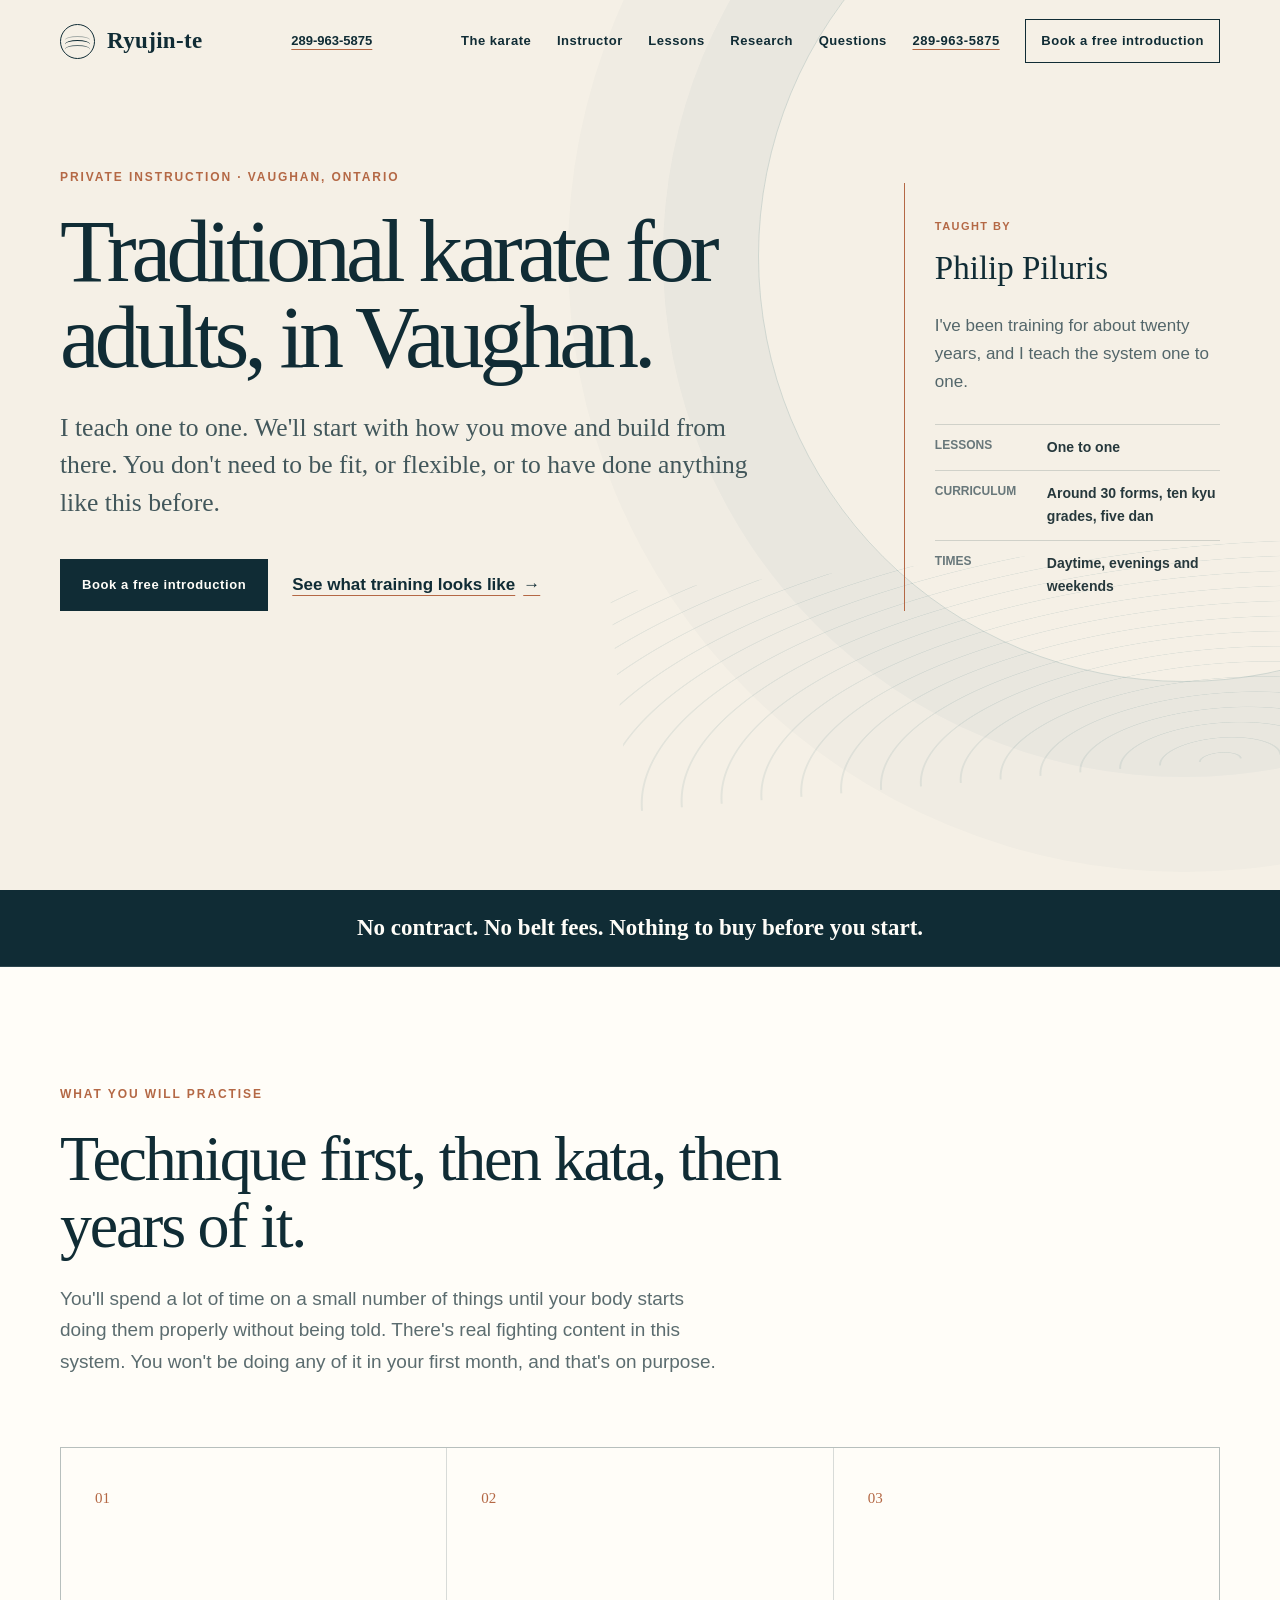
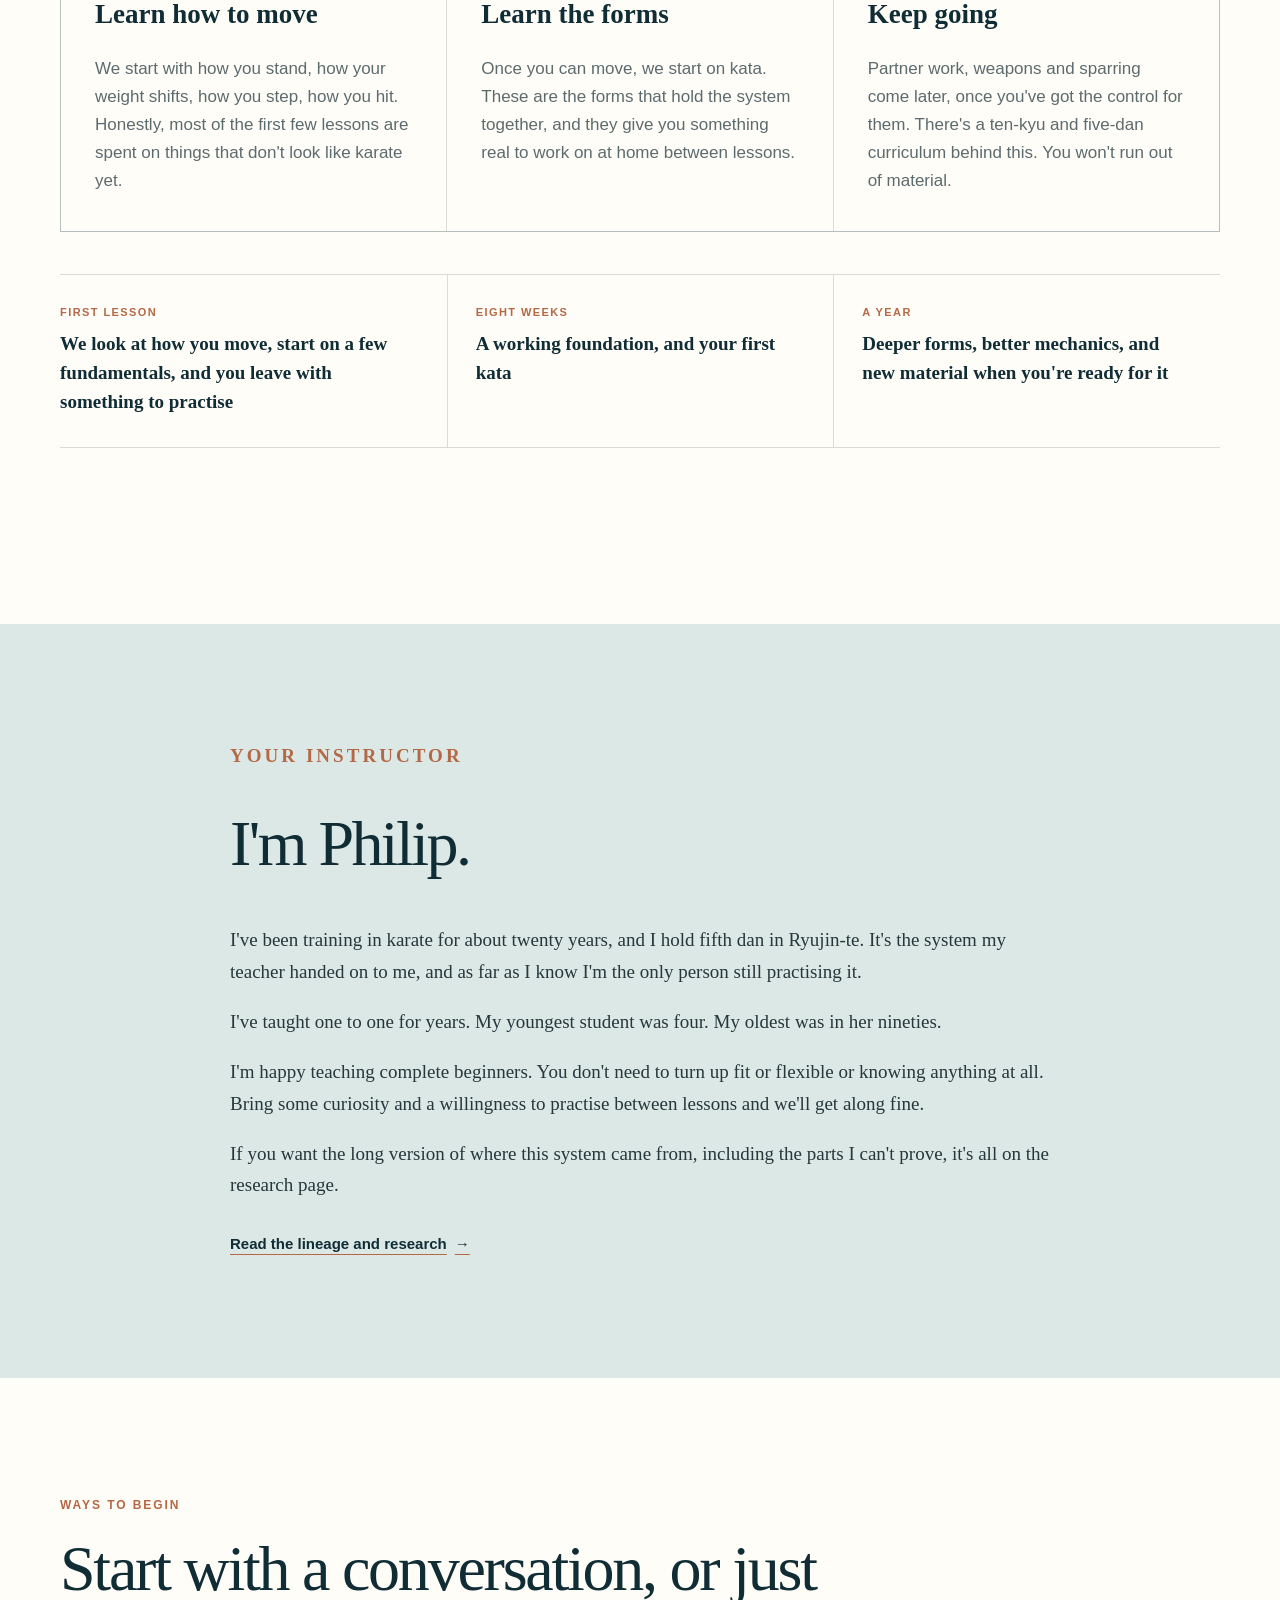
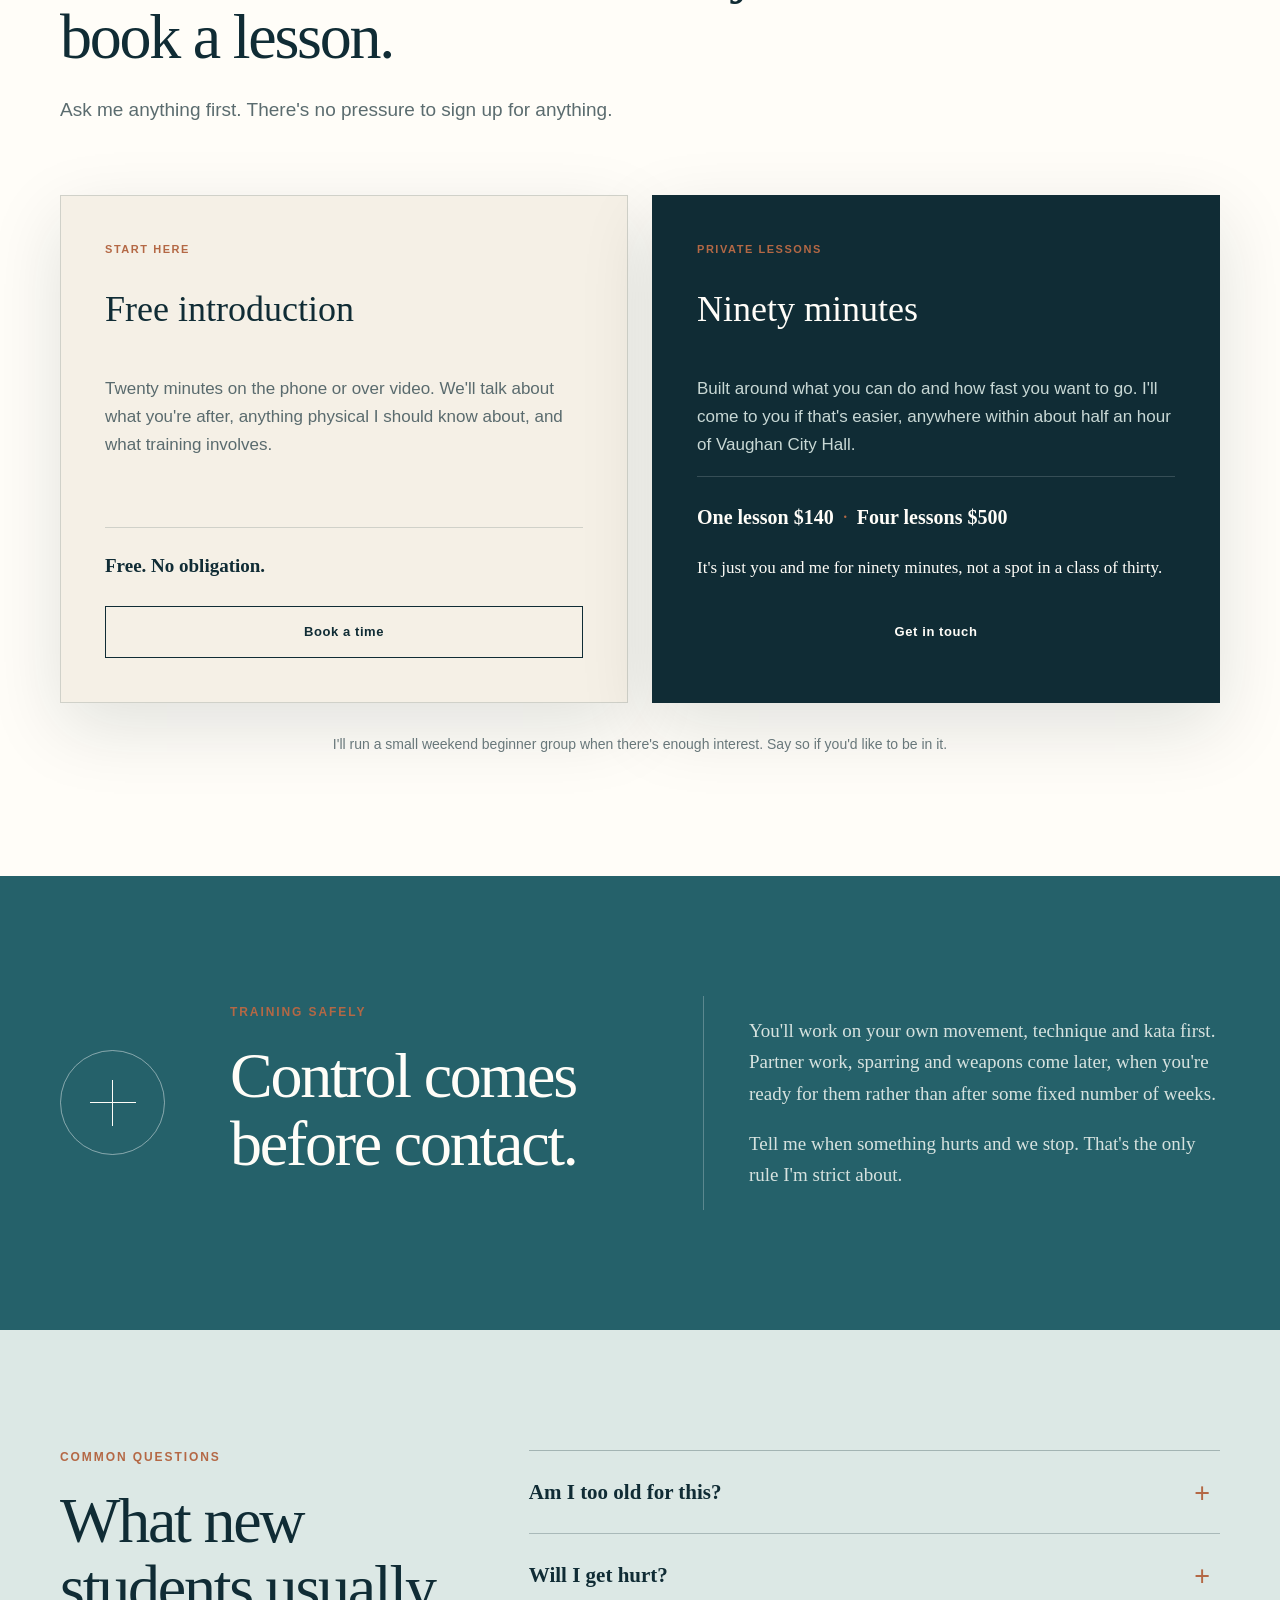
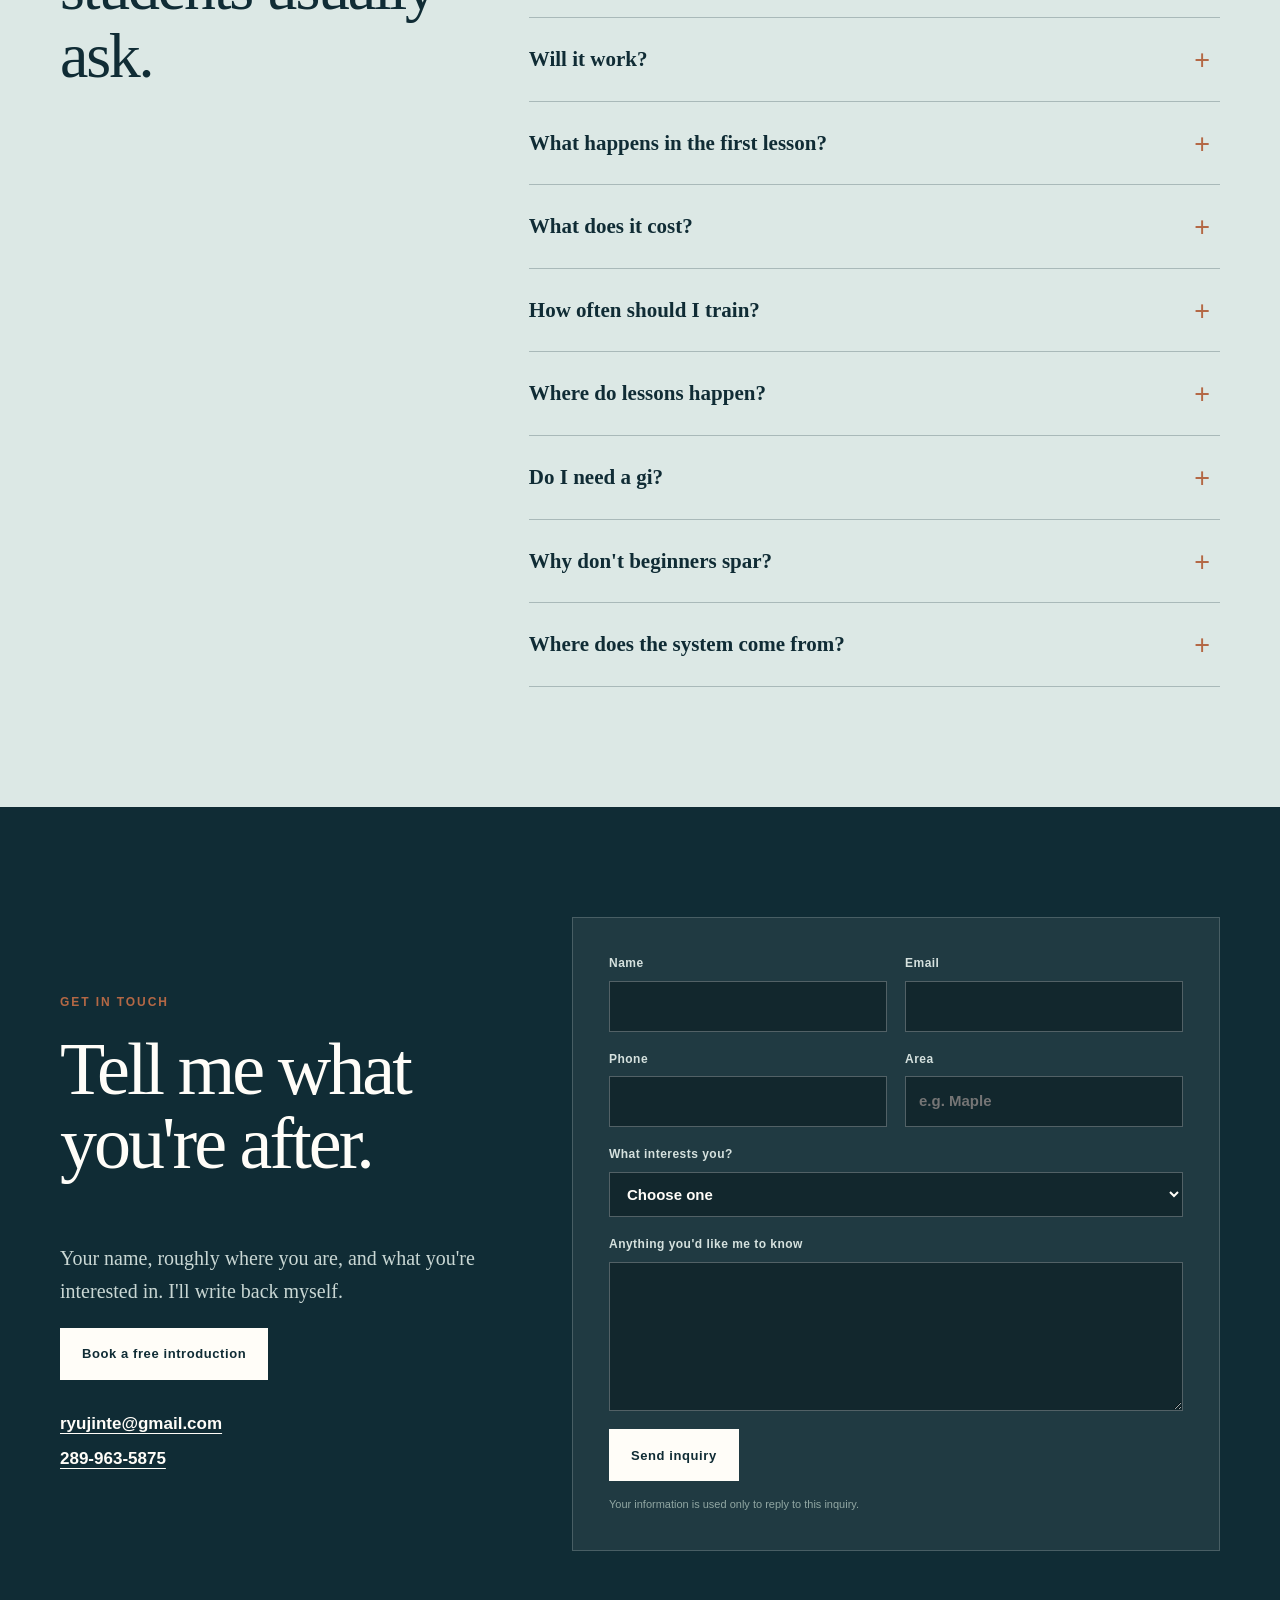
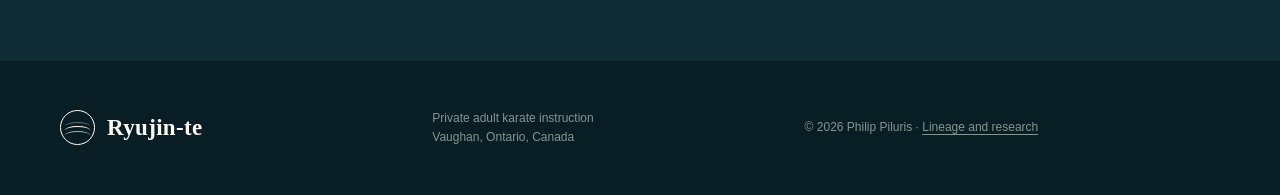
==== index.html @ 0f90621d "Add files via upload" ====
<!doctype html>
<html lang="en-CA">
  <head>
    <meta charset="utf-8" />
    <meta name="viewport" content="width=device-width, initial-scale=1" />
    <meta name="theme-color" content="#102c35" />
    <meta name="description" content="Traditional karate for adults in Vaughan, taught one to one by Ryujin-te instructor Philip Piluris." />
    <meta property="og:title" content="Ryujin-te | Private adult karate in Vaughan" />
    <meta property="og:description" content="Traditional karate for adults in Vaughan. One-to-one lessons built around how you move." />
    <meta property="og:type" content="website" />
    <meta property="og:url" content="https://ryujinte.com/" />
    <meta property="og:image" content="https://ryujinte.com/og.png" />
    <meta name="twitter:card" content="summary_large_image" />
    <link rel="canonical" href="https://ryujinte.com/" />
    <link rel="stylesheet" href="styles.css" />
    <title>Ryujin-te | Private adult karate in Vaughan</title>
  </head>
  <body>
    <a class="skip-link" href="#main">Skip to content</a>

    <header class="site-header" data-header>
      <div class="shell header-inner">
        <a class="wordmark" href="#top" aria-label="Ryujin-te home"><span class="wordmark-mark" aria-hidden="true"><i></i></span><span>Ryujin-te</span></a>
        <div class="header-contact">
          <a class="header-phone" href="#" data-phone-link hidden></a>
          <button class="nav-toggle" type="button" aria-expanded="false" aria-controls="primary-nav" data-nav-toggle><span></span><span></span><span></span><span class="sr-only">Open navigation</span></button>
        </div>
        <nav id="primary-nav" class="primary-nav" aria-label="Primary navigation" data-nav>
          <a href="#practice">The karate</a>
          <a href="#instructor">Instructor</a>
          <a href="#learn">Lessons</a>
          <a href="research.html">Research</a>
          <a href="#questions">Questions</a>
          <a class="nav-phone" href="#" data-phone-link hidden></a>
          <a class="nav-cta" href="https://cal.com/philip-piluris-uocpre/free-introduction" data-booking-link>Book a free introduction</a>
        </nav>
      </div>
    </header>

    <main id="main">
      <section class="hero" id="top">
        <div class="hero-current" aria-hidden="true"></div>
        <div class="shell hero-grid">
          <div class="hero-copy reveal">
            <p class="eyebrow">Private instruction · Vaughan, Ontario</p>
            <h1>Traditional karate for adults, in Vaughan.</h1>
            <p class="hero-lead">I teach one to one. We'll start with how you move and build from there. You don't need to be fit, or flexible, or to have done anything like this before.</p>
            <div class="hero-actions"><a class="button button-primary" href="https://cal.com/philip-piluris-uocpre/free-introduction" data-booking-link>Book a free introduction</a><a class="text-link" href="#practice">See what training looks like <span aria-hidden="true">→</span></a></div>
          </div>
          <aside class="hero-aside reveal" aria-label="Ryujin-te at a glance">
            <p class="aside-label">Taught by</p>
            <h2>Philip Piluris</h2>
            <p>I've been training for about twenty years, and I teach the system one to one.</p>
            <dl class="at-a-glance">
              <div><dt>Lessons</dt><dd>One to one</dd></div>
              <div><dt>Curriculum</dt><dd>Around 30 forms, ten kyu grades, five dan</dd></div>
              <div><dt>Times</dt><dd>Daytime, evenings and weekends</dd></div>
            </dl>
          </aside>
        </div>
      </section>

      <section class="trust-bar" aria-label="What you need to begin"><div class="shell"><p class="trust-copy">No contract. No belt fees. Nothing to buy before you start.</p></div></section>

      <section class="media-section section-ink" aria-labelledby="watch-title" data-video-section hidden>
        <div class="shell media-grid"><div class="media-copy reveal"><p class="eyebrow">See the practice</p><h2 id="watch-title">Ryujin-te in motion.</h2></div><div class="video-frame reveal" data-video-slot></div></div>
      </section>

      <section class="section section-paper" id="practice">
        <div class="shell">
          <div class="section-heading reveal">
            <p class="eyebrow">What you will practise</p>
            <h2>Technique first, then kata, then years of it.</h2>
            <p>You'll spend a lot of time on a small number of things until your body starts doing them properly without being told. There's real fighting content in this system. You won't be doing any of it in your first month, and that's on purpose.</p>
          </div>
          <div class="principles-grid">
            <article class="principle reveal"><span class="principle-number">01</span><h3>Learn how to move</h3><p>We start with how you stand, how your weight shifts, how you step, how you hit. Honestly, most of the first few lessons are spent on things that don't look like karate yet.</p></article>
            <article class="principle reveal"><span class="principle-number">02</span><h3>Learn the forms</h3><p>Once you can move, we start on kata. These are the forms that hold the system together, and they give you something real to work on at home between lessons.</p></article>
            <article class="principle reveal"><span class="principle-number">03</span><h3>Keep going</h3><p>Partner work, weapons and sparring come later, once you've got the control for them. There's a ten-kyu and five-dan curriculum behind this. You won't run out of material.</p></article>
          </div>
          <div class="training-path reveal" aria-label="Training progression"><div><span>First lesson</span><strong>We look at how you move, start on a few fundamentals, and you leave with something to practise</strong></div><div><span>Eight weeks</span><strong>A working foundation, and your first kata</strong></div><div><span>A year</span><strong>Deeper forms, better mechanics, and new material when you're ready for it</strong></div></div>
          <div class="training-gallery reveal" data-gallery>
            <figure><img src="media/training-01.jpg" alt="Ryujin-te karate training" data-gallery-image onerror="this.closest('figure').remove()" /></figure>
            <figure><img src="media/training-02.jpg" alt="Ryujin-te technique practice" data-gallery-image onerror="this.closest('figure').remove()" /></figure>
            <figure><img src="media/training-03.jpg" alt="Ryujin-te kata practice" data-gallery-image onerror="this.closest('figure').remove()" /></figure>
          </div>
        </div>
      </section>

      <section class="section section-mist" id="instructor">
        <div class="shell instructor-grid" data-instructor-grid>
          <div class="portrait-frame reveal" data-portrait><img src="media/philip-piluris.jpg" alt="Philip Piluris practising Ryujin-te karate" data-portrait-image onerror="this.closest('[data-portrait]').remove();document.querySelector('[data-instructor-grid]').classList.add('no-portrait')" /></div>
          <div class="instructor-copy reveal">
            <p class="eyebrow">Your instructor</p><h2>I'm Philip.</h2>
            <p>I've been training in karate for about twenty years, and I hold fifth dan in Ryujin-te. It's the system my teacher handed on to me, and as far as I know I'm the only person still practising it.</p>
            <p>I've taught one to one for years. My youngest student was four. My oldest was in her nineties.</p>
            <p>I'm happy teaching complete beginners. You don't need to turn up fit or flexible or knowing anything at all. Bring some curiosity and a willingness to practise between lessons and we'll get along fine.</p>
            <p>If you want the long version of where this system came from, including the parts I can't prove, it's all on the research page.</p>
            <a class="text-link" href="research.html">Read the lineage and research <span aria-hidden="true">→</span></a>
          </div>
        </div>
      </section>

      <section class="section section-paper" id="learn">
        <div class="shell">
          <div class="section-heading reveal"><p class="eyebrow">Ways to begin</p><h2>Start with a conversation, or just book a lesson.</h2><p>Ask me anything first. There's no pressure to sign up for anything.</p></div>
          <div class="offer-grid">
            <article class="offer-card reveal"><p class="offer-kicker">Start here</p><h3>Free introduction</h3><p>Twenty minutes on the phone or over video. We'll talk about what you're after, anything physical I should know about, and what training involves.</p><p class="plain-offer-detail">Free. No obligation.</p><a class="button button-secondary" href="https://cal.com/philip-piluris-uocpre/free-introduction" data-booking-link>Book a time</a></article>
            <article class="offer-card offer-featured reveal"><p class="offer-kicker">Private lessons</p><h3>Ninety minutes</h3><p>Built around what you can do and how fast you want to go. I'll come to you if that's easier, anywhere within about half an hour of Vaughan City Hall.</p><p class="inline-price"><strong>One lesson $140</strong><span>·</span><strong>Four lessons $500</strong></p><p class="offer-proof">It's just you and me for ninety minutes, not a spot in a class of thirty.</p><a class="button button-primary" href="#contact">Get in touch</a></article>
          </div>
          <p class="weekend-note reveal">I'll run a small weekend beginner group when there's enough interest. Say so if you'd like to be in it.</p>
        </div>
      </section>

      <section class="section safety-section"><div class="shell safety-grid"><div class="safety-mark reveal" aria-hidden="true"><span></span></div><div class="section-heading inverse reveal"><p class="eyebrow">Training safely</p><h2>Control comes before contact.</h2></div><div class="safety-copy reveal"><p>You'll work on your own movement, technique and kata first. Partner work, sparring and weapons come later, when you're ready for them rather than after some fixed number of weeks.</p><p>Tell me when something hurts and we stop. That's the only rule I'm strict about.</p></div></div></section>

      <section class="section section-mist" id="questions">
        <div class="shell faq-layout">
          <div class="section-heading reveal"><p class="eyebrow">Common questions</p><h2>What new students usually ask.</h2></div>
          <div class="faq-list reveal">
            <details><summary>Am I too old for this?</summary><p>No. I've taught people in their nineties. We work from what your body can do now, not from what a twenty-year-old's can. If you've got a health condition, have a word with your doctor first.</p></details>
            <details><summary>Will I get hurt?</summary><p>Any physical training carries some risk. But you won't be hitting anyone or getting hit, especially early on, and most of what you'll do is work on your own movement. Tell me when something hurts and we stop.</p></details>
            <details><summary>Will it work?</summary><p>There's real fighting material in this system. I'm not going to promise you'll be able to defend yourself in six weeks, because that isn't how it works. Skill comes from good mechanics, a lot of repetition, and eventually testing things with a partner who knows what they're doing.</p></details>
            <details><summary>What happens in the first lesson?</summary><p>We'll talk about what you want and anything I should know about your body. Then I'll watch how you stand and move, we'll work through a few fundamentals, and you'll leave with something to practise. Wear whatever you'd wear to the gym and bring water.</p></details>
            <details><summary>What does it cost?</summary><p>$140 for a ninety-minute lesson, or $500 for four. The first conversation is free. No contract, no registration fee, nothing to buy.</p></details>
            <details><summary>How often should I train?</summary><p>Every week or two works well. Kata rewards practice on your own, so the lesson is for correction and new material rather than supervised drilling.</p></details>
            <details><summary>Where do lessons happen?</summary><p>Anywhere within about half an hour of Vaughan City Hall, which covers Maple, Woodbridge, Concord, Thornhill and Richmond Hill. Your place, outdoors when the weather's good, or somewhere booked.</p></details>
            <details><summary>Do I need a gi?</summary><p>No. My teacher didn't use one and neither do I. Wear comfortable athletic clothes.</p></details>
            <details><summary>Why don't beginners spar?</summary><p>Because contact needs control, and control takes a while. You'll get there when you're ready for it.</p></details>
            <details><summary>Where does the system come from?</summary><p>My teacher learned it in Okinawa in the 1940s and passed it on to me. Ryujin-te is the name I gave it. There's a <a href="research.html">full account on the research page</a>, including the parts I can't prove.</p></details>
          </div>
        </div>
      </section>

      <section class="contact-section" id="contact">
        <div class="shell contact-grid">
          <div class="reveal"><p class="eyebrow">Get in touch</p><h2>Tell me what you're after.</h2><p class="contact-intro">Your name, roughly where you are, and what you're interested in. I'll write back myself.</p><p><a class="button button-light" href="https://cal.com/philip-piluris-uocpre/free-introduction" data-booking-link>Book a free introduction</a></p><div class="direct-contact"><a href="mailto:ryujinte@gmail.com">ryujinte@gmail.com</a><a href="#" data-phone-link hidden></a></div></div>
          <form class="contact-form reveal" action="https://formsubmit.co/ryujinte@gmail.com" method="POST">
            <input type="hidden" name="_subject" value="New Ryujin-te website inquiry" /><input type="hidden" name="_template" value="table" /><input type="hidden" name="_next" value="https://ryujinte.com/thanks.html" /><input type="text" name="_honey" class="form-honeypot" tabindex="-1" autocomplete="off" />
            <div class="form-row"><label>Name<input type="text" name="name" autocomplete="name" required /></label><label>Email<input type="email" name="email" autocomplete="email" required /></label></div>
            <div class="form-row"><label>Phone<input type="tel" name="phone" autocomplete="tel" /></label><label>Area<input type="text" name="area" autocomplete="address-level2" placeholder="e.g. Maple" /></label></div>
            <label>What interests you?<select name="interest" required><option value="">Choose one</option><option>A question before booking</option><option>Private lessons</option><option>Weekend group</option><option>Something else</option></select></label>
            <label>Anything you'd like me to know<textarea name="message" rows="5"></textarea></label>
            <button class="button button-light" type="submit">Send inquiry</button>
            <p class="form-note">Your information is used only to reply to this inquiry.</p>
          </form>
        </div>
      </section>
    </main>

    <footer class="site-footer"><div class="shell footer-grid"><a class="wordmark footer-wordmark" href="#top"><span class="wordmark-mark" aria-hidden="true"><i></i></span><span>Ryujin-te</span></a><p>Private adult karate instruction<br />Vaughan, Ontario, Canada</p><p>© <span data-year>2026</span> Philip Piluris · <a href="research.html">Lineage and research</a></p></div></footer>
    <script src="site-config.js"></script><script src="media-config.js"></script><script src="script.js" defer></script>
  </body>
</html>
---- styles.css ----
:root {
  --ink: #102c35;
  --ink-deep: #091d24;
  --sea: #25616a;
  --sea-light: #8db3ae;
  --copper: #b46845;
  --paper: #f5f0e6;
  --paper-deep: #e8dfd0;
  --mist: #dce8e5;
  --white: #fffdf8;
  --text: #26383c;
  --muted: #68777a;
  --line: rgba(16, 44, 53, 0.16);
  --serif: "Palatino Linotype", Palatino, "Book Antiqua", Georgia, serif;
  --sans: Inter, ui-sans-serif, -apple-system, BlinkMacSystemFont, "Segoe UI", sans-serif;
  --shell: min(1160px, calc(100vw - 40px));
  --shadow: 0 24px 70px rgba(9, 29, 36, 0.12);
}

* { box-sizing: border-box; }
html { scroll-behavior: smooth; }
body { margin: 0; background: var(--paper); color: var(--text); font-family: var(--sans); font-size: 17px; line-height: 1.65; }
a { color: inherit; }
button, a { -webkit-tap-highlight-color: transparent; }
img { max-width: 100%; display: block; }
.shell { width: var(--shell); margin-inline: auto; }
.sr-only { position: absolute; width: 1px; height: 1px; padding: 0; margin: -1px; overflow: hidden; clip: rect(0,0,0,0); white-space: nowrap; border: 0; }
.skip-link { position: fixed; left: 16px; top: -60px; z-index: 999; padding: 10px 14px; background: var(--white); color: var(--ink); font-weight: 700; }
.skip-link:focus { top: 16px; }

.site-header { position: fixed; inset: 0 0 auto; z-index: 100; border-bottom: 1px solid transparent; transition: background .25s ease, border-color .25s ease, box-shadow .25s ease; }
.site-header.scrolled { background: rgba(245,240,230,.94); border-color: var(--line); box-shadow: 0 10px 35px rgba(9,29,36,.07); backdrop-filter: blur(15px); }
.header-inner { min-height: 82px; display: flex; align-items: center; justify-content: space-between; gap: 32px; }
.header-contact { display: flex; align-items: center; gap: 16px; }
.header-phone { color: var(--ink); font-size: 13px; font-weight: 800; text-decoration-color: var(--copper); text-underline-offset: 4px; }
.wordmark { display: inline-flex; align-items: center; gap: 12px; text-decoration: none; color: var(--ink); font-family: var(--serif); font-size: 23px; font-weight: 700; letter-spacing: .015em; }
.wordmark-mark { position: relative; width: 35px; height: 35px; display: grid; place-items: center; border: 1px solid currentColor; border-radius: 50%; overflow: hidden; }
.wordmark-mark::before, .wordmark-mark::after, .wordmark-mark i { content: ""; position: absolute; left: 4px; right: 4px; height: 8px; border-top: 1px solid currentColor; border-radius: 50%; }
.wordmark-mark::before { bottom: 9px; }
.wordmark-mark::after { bottom: 4px; opacity: .65; }
.wordmark-mark i { bottom: 14px; opacity: .35; }
.primary-nav { display: flex; align-items: center; gap: clamp(16px, 2vw, 28px); }
.primary-nav a { color: var(--ink); font-size: 13px; font-weight: 700; letter-spacing: .04em; text-decoration: none; }
.nav-phone { text-decoration: underline !important; text-decoration-color: var(--copper) !important; text-underline-offset: 4px; }
.primary-nav a:not(.nav-cta) { position: relative; padding-block: 10px; }
.primary-nav a:not(.nav-cta)::after { content: ""; position: absolute; left: 0; right: 100%; bottom: 5px; height: 1px; background: var(--copper); transition: right .2s ease; }
.primary-nav a:hover::after, .primary-nav a:focus-visible::after { right: 0; }
.nav-cta { padding: 10px 15px; border: 1px solid var(--ink); }
.nav-cta:hover, .nav-cta:focus-visible { background: var(--ink); color: var(--white); }
.nav-toggle { display: none; background: transparent; border: 0; width: 42px; height: 42px; padding: 9px; }
.nav-toggle > span:not(.sr-only) { display: block; width: 24px; height: 1px; margin: 5px 0; background: var(--ink); }

.hero { position: relative; min-height: 890px; padding: 170px 0 56px; overflow: hidden; background: var(--paper); }
.hero::before { content: ""; position: absolute; width: 850px; height: 850px; right: -330px; top: -170px; border: 1px solid rgba(37,97,106,.18); border-radius: 50%; box-shadow: 0 0 0 95px rgba(37,97,106,.035), 0 0 0 190px rgba(37,97,106,.025); }
.hero-current { position: absolute; right: -80px; bottom: 110px; width: 58%; height: 220px; opacity: .35; background: repeating-radial-gradient(ellipse at 80% 100%, transparent 0 19px, rgba(37,97,106,.25) 20px 21px, transparent 22px 40px); transform: rotate(-5deg); }
.hero-grid { position: relative; display: grid; grid-template-columns: minmax(0,1.55fr) minmax(310px,.65fr); gap: 90px; align-items: end; }
.eyebrow { margin: 0 0 22px; color: var(--copper); font-size: 12px; font-weight: 800; letter-spacing: .16em; line-height: 1.3; text-transform: uppercase; }
h1, h2, h3 { margin-top: 0; color: var(--ink); }
h1 { max-width: 820px; margin-bottom: 28px; font-family: var(--serif); font-size: clamp(58px, 7vw, 100px); font-weight: 500; letter-spacing: -.055em; line-height: .97; }
.hero-lead { max-width: 690px; margin: 0 0 38px; color: #42575b; font-family: var(--serif); font-size: clamp(21px, 2vw, 28px); line-height: 1.45; }
.positioning-line { max-width: 710px; margin: -12px 0 36px; padding-left: 18px; border-left: 3px solid var(--copper); color: var(--ink); font-size: 16px; font-weight: 800; }
.hero-actions { display: flex; align-items: center; flex-wrap: wrap; gap: 24px; }
.button { display: inline-flex; min-height: 52px; align-items: center; justify-content: center; padding: 12px 21px; border: 1px solid transparent; text-decoration: none; font-size: 13px; font-weight: 800; letter-spacing: .045em; transition: transform .2s ease, background .2s ease, color .2s ease, border-color .2s ease; }
.button:hover, .button:focus-visible { transform: translateY(-2px); }
.button-primary { background: var(--ink); color: var(--white); }
.button-primary:hover, .button-primary:focus-visible { background: var(--sea); }
.button-secondary { border-color: var(--ink); color: var(--ink); }
.button-secondary:hover, .button-secondary:focus-visible { background: var(--ink); color: var(--white); }
.button-light { background: var(--white); color: var(--ink); }
.button-light:hover, .button-light:focus-visible { background: var(--paper-deep); }
.text-link { display: inline-flex; gap: 8px; align-items: center; color: var(--ink); text-decoration-color: var(--copper); text-underline-offset: 5px; font-weight: 750; }
.text-link span { transition: transform .2s ease; }
.text-link:hover span { transform: translateX(4px); }
.hero-aside { position: relative; padding: 34px 0 2px 30px; border-left: 1px solid var(--copper); }
.aside-label { margin: 0 0 6px; color: var(--copper); font-size: 11px; font-weight: 800; letter-spacing: .13em; text-transform: uppercase; }
.hero-aside h2 { margin-bottom: 14px; font-family: var(--serif); font-size: 33px; font-weight: 500; }
.hero-aside > p:not(.aside-label) { color: #53666a; }
.at-a-glance { margin: 28px 0 0; }
.at-a-glance div { display: grid; grid-template-columns: 100px 1fr; gap: 12px; padding: 11px 0; border-top: 1px solid var(--line); }
.at-a-glance dt { color: var(--muted); font-size: 12px; font-weight: 700; text-transform: uppercase; }
.at-a-glance dd { margin: 0; font-size: 14px; font-weight: 700; }
.status-strip { position: relative; display: flex; gap: 16px; align-items: flex-start; margin-top: 100px; padding: 21px 25px; background: rgba(255,253,248,.65); border: 1px solid var(--line); }
.status-strip p { margin: 0; color: #53666a; font-size: 14px; }
.status-dot { flex: 0 0 auto; width: 9px; height: 9px; margin-top: 7px; border-radius: 50%; background: var(--copper); box-shadow: 0 0 0 6px rgba(180,104,69,.12); }

.trust-bar { padding: 19px 0; background: var(--ink); color: #dbe6e3; border-bottom: 1px solid rgba(255,255,255,.12); }
.trust-list { display: flex; align-items: center; justify-content: center; flex-wrap: wrap; gap: 8px 0; }
.trust-list span { display: inline-flex; align-items: center; font-size: 12px; font-weight: 800; letter-spacing: .035em; white-space: nowrap; }
.trust-list span:not(:last-child)::after { content: "·"; margin: 0 15px; color: var(--copper); font-size: 18px; font-weight: 400; }
.trust-copy { margin: 0; color: var(--white); font-family: var(--serif); font-size: clamp(18px,2vw,23px); font-weight: 600; text-align: center; }

.media-section { padding: 95px 0; }
.media-grid { display: grid; grid-template-columns: .72fr 1.28fr; gap: 80px; align-items: center; }
.media-copy h2 { margin-bottom: 22px; color: var(--white); font-family: var(--serif); font-size: clamp(38px, 4.5vw, 58px); font-weight: 500; letter-spacing: -.035em; line-height: 1.06; }
.media-copy > p:last-child { color: #b9cbc7; }
.video-frame { position: relative; aspect-ratio: 16 / 9; overflow: hidden; background: #06151a; border: 1px solid rgba(255,255,255,.18); box-shadow: 0 28px 70px rgba(0,0,0,.25); }
.video-frame iframe { width: 100%; height: 100%; border: 0; }
.media-placeholder { position: absolute; inset: 0; display: grid; place-content: center; gap: 8px; padding: 28px; color: #d7e3e0; text-align: center; background: radial-gradient(circle at 50% 40%, rgba(37,97,106,.48), transparent 55%), #0a242c; }
.media-placeholder span { font-family: var(--serif); font-size: clamp(22px, 3vw, 34px); }
.media-placeholder small { color: #91aaa5; font-size: 12px; }

.section { padding: 120px 0; }
.section-paper { background: var(--white); }
.section-mist { background: var(--mist); }
.section-ink { background: var(--ink-deep); color: #cddbd8; }
.section-heading { max-width: 790px; margin-bottom: 70px; }
.section-heading h2 { margin-bottom: 24px; font-family: var(--serif); font-size: clamp(42px, 5vw, 68px); font-weight: 500; letter-spacing: -.035em; line-height: 1.05; }
.section-heading > p:last-child { max-width: 660px; color: #5b6c6f; font-size: 19px; }
.section-heading.inverse h2 { color: var(--white); }
.section-heading.inverse > p:last-child { color: #bdcdca; }
.principles-grid { display: grid; grid-template-columns: repeat(3, 1fr); gap: 1px; background: var(--line); border: 1px solid var(--line); }
.principle { min-height: 350px; padding: 36px 34px; background: var(--white); }
.principle-number { color: var(--copper); font-family: var(--serif); font-size: 15px; }
.principle h3 { margin: 80px 0 18px; font-family: var(--serif); font-size: 27px; font-weight: 600; }
.principle p { margin: 0; color: #5c6b6e; }
.training-path { display: grid; grid-template-columns: repeat(3, 1fr); margin-top: 42px; border-top: 1px solid var(--line); border-bottom: 1px solid var(--line); }
.training-path div { padding: 28px 28px 30px 0; }
.training-path div + div { padding-left: 28px; border-left: 1px solid var(--line); }
.training-path span { display: block; margin-bottom: 9px; color: var(--copper); font-size: 11px; font-weight: 800; letter-spacing: .13em; text-transform: uppercase; }
.training-path strong { color: var(--ink); font-family: var(--serif); font-size: 19px; font-weight: 600; line-height: 1.45; }
.training-gallery { display: grid; grid-template-columns: 1.2fr .8fr .8fr; gap: 14px; margin-top: 56px; }
.training-gallery figure { position: relative; min-height: 330px; margin: 0; overflow: hidden; background: var(--ink); }
.training-gallery img { position: absolute; z-index: 2; width: 100%; height: 100%; object-fit: cover; }
.gallery-placeholder { position: absolute; inset: 0; display: grid; place-content: center; gap: 6px; padding: 20px; color: #c8d8d5; text-align: center; background: linear-gradient(145deg, var(--ink), var(--sea)); }
.gallery-placeholder span { font-family: var(--serif); font-size: 20px; }
.gallery-placeholder small { color: #9fb5b1; font-size: 11px; }
.training-gallery:empty { display: none; }

.instructor-grid { display: grid; grid-template-columns: minmax(300px,.8fr) minmax(0,1.2fr); gap: 90px; align-items: center; }
.instructor-grid.no-portrait { grid-template-columns: minmax(0,820px); justify-content: center; }
.portrait-frame { position: relative; min-height: 600px; overflow: hidden; background: var(--ink); box-shadow: var(--shadow); }
.portrait-frame img { position: absolute; z-index: 2; width: 100%; height: 100%; object-fit: cover; }
.portrait-placeholder { position: absolute; }
.instructor-copy h2 { margin-bottom: 28px; font-family: var(--serif); font-size: clamp(44px,5vw,68px); font-weight: 500; letter-spacing: -.04em; }
.instructor-copy p { font-family: var(--serif); font-size: 19px; }
.instructor-copy .text-link { margin-top: 12px; font-family: var(--sans); font-size: 15px; }

.lineage-layout { display: grid; grid-template-columns: minmax(0,.9fr) minmax(0,1.1fr); gap: 80px 100px; }
.lineage-layout .section-heading { margin-bottom: 0; }
.lineage-copy { max-width: 680px; font-family: var(--serif); font-size: 20px; line-height: 1.75; }
.lineage-copy p { margin: 0 0 24px; }
.dropcap::first-letter { float: left; margin: 8px 9px 0 0; color: var(--copper); font-size: 74px; line-height: .72; }
.lineage-verdict { padding: 40px 0; border-top: 1px solid rgba(255,255,255,.18); border-bottom: 1px solid rgba(255,255,255,.18); }
.lineage-verdict p { margin: 0 0 20px; color: var(--copper); font-size: 11px; font-weight: 800; letter-spacing: .15em; text-transform: uppercase; }
.lineage-verdict strong { display: block; color: var(--white); font-family: var(--serif); font-size: clamp(38px, 4.5vw, 58px); font-weight: 500; line-height: 1.08; }
.lineage-verdict span { display: block; max-width: 480px; margin-top: 26px; color: #9eb1ae; font-size: 14px; }

.research-grid { display: grid; grid-template-columns: .8fr 1.2fr; gap: 60px 100px; }
.research-grid .section-heading { margin-bottom: 0; }
.method-list { margin: 0; padding: 0; list-style: none; border-top: 1px solid rgba(16,44,53,.28); }
.method-list li { display: grid; grid-template-columns: 55px 1fr; gap: 15px; padding: 25px 0; border-bottom: 1px solid rgba(16,44,53,.22); }
.method-list li > span { color: var(--copper); font-family: var(--serif); font-size: 15px; }
.method-list h3 { margin-bottom: 8px; font-family: var(--serif); font-size: 23px; }
.method-list p { margin: 0; color: #53676a; }
.research-note { grid-column: 2; max-width: 620px; padding: 30px; background: rgba(255,253,248,.7); border-left: 3px solid var(--copper); }
.research-note h3 { margin: 4px 0 10px; font-family: var(--serif); font-size: 28px; }
.research-note p:not(.aside-label) { color: #53676a; }

.offer-grid { display: grid; grid-template-columns: 1fr 1fr; gap: 24px; align-items: stretch; }
.offer-grid-three { grid-template-columns: repeat(3,1fr); }
.offer-grid-three .offer-card { padding: 36px 30px; }
.offer-grid-three .offer-card h3 { font-size: 31px; }
.offer-card { display: flex; flex-direction: column; padding: 44px; background: var(--paper); border: 1px solid var(--line); box-shadow: var(--shadow); }
.offer-featured { background: var(--ink); color: #c8d8d5; border-color: var(--ink); }
.offer-kicker { margin: 0 0 22px; color: var(--copper); font-size: 11px; font-weight: 800; letter-spacing: .14em; text-transform: uppercase; }
.offer-card h3 { margin-bottom: 18px; font-family: var(--serif); font-size: 36px; font-weight: 500; }
.offer-featured h3 { color: var(--white); }
.offer-card > p:not(.offer-kicker,.offer-price) { color: #5a6b6e; }
.offer-featured > p:not(.offer-kicker,.offer-price) { color: #c8d8d5; }
.offer-card ul { margin: 24px 0 30px; padding: 0; list-style: none; }
.offer-card li { padding: 9px 0 9px 25px; border-top: 1px solid var(--line); position: relative; font-size: 14px; }
.offer-featured li { border-color: rgba(255,255,255,.16); }
.offer-card li::before { content: ""; position: absolute; left: 2px; top: 18px; width: 10px; height: 1px; background: var(--copper); }
.offer-price { display: flex; align-items: baseline; justify-content: space-between; gap: 20px; margin: auto 0 28px; padding-top: 25px; border-top: 1px solid var(--line); }
.offer-featured .offer-price { border-color: rgba(255,255,255,.16); }
.offer-price span { max-width: 160px; color: var(--muted); font-size: 12px; font-weight: 700; line-height: 1.4; text-transform: uppercase; }
.offer-featured .offer-price span { color: #9fb2af; }
.offer-price strong { color: var(--ink); font-family: var(--serif); font-size: 42px; font-weight: 500; }
.offer-featured .offer-price strong { color: var(--white); }
.price-options { display: grid; grid-template-columns: 1fr 1fr; gap: 18px; margin: auto 0 20px; padding-top: 24px; border-top: 1px solid rgba(255,255,255,.16); }
.price-options p { margin: 0; }
.price-options span { display: block; color: #9fb2af; font-size: 11px; font-weight: 800; letter-spacing: .08em; text-transform: uppercase; }
.price-options strong { display: block; margin-top: 4px; color: var(--white); font-family: var(--serif); font-size: 42px; font-weight: 500; line-height: 1; }
.offer-proof { margin: 0 0 24px !important; color: var(--white) !important; font-family: var(--serif); font-size: 17px; }
.plain-offer-detail { margin: auto 0 24px !important; padding-top: 22px; border-top: 1px solid var(--line); color: var(--ink) !important; font-family: var(--serif); font-size: 19px; font-weight: 600; }
.inline-price { display: flex; align-items: center; flex-wrap: wrap; gap: 9px; margin: auto 0 20px !important; padding-top: 24px; border-top: 1px solid rgba(255,255,255,.16); color: var(--white) !important; font-family: var(--serif); font-size: 20px; }
.inline-price span { color: var(--copper); }
.weekend-note { margin: 30px auto 0; color: var(--muted); font-size: 14px; text-align: center; }
.offer-disclaimer { max-width: 780px; margin: 25px auto 0; color: var(--muted); font-size: 13px; text-align: center; }

.safety-section { background: var(--sea); color: #d6e2df; }
.safety-grid { display: grid; grid-template-columns: 120px .9fr 1.1fr; gap: 50px; align-items: center; }
.safety-grid .section-heading { margin: 0; }
.safety-mark { position: relative; width: 105px; height: 105px; display: grid; place-items: center; border: 1px solid rgba(255,255,255,.45); border-radius: 50%; }
.safety-mark::before, .safety-mark::after { content: ""; position: absolute; background: var(--white); }
.safety-mark::before { width: 46px; height: 1px; }
.safety-mark::after { width: 1px; height: 46px; }
.safety-copy { padding-left: 45px; border-left: 1px solid rgba(255,255,255,.25); font-family: var(--serif); font-size: 19px; }

.faq-layout { display: grid; grid-template-columns: .72fr 1.28fr; gap: 80px; }
.faq-layout .section-heading { margin: 0; }
.faq-list { border-top: 1px solid rgba(16,44,53,.28); }
.faq-list details { border-bottom: 1px solid rgba(16,44,53,.25); }
.faq-list summary { position: relative; padding: 24px 52px 24px 0; cursor: pointer; list-style: none; color: var(--ink); font-family: var(--serif); font-size: 21px; font-weight: 600; }
.faq-list summary::-webkit-details-marker { display: none; }
.faq-list summary::after { content: "+"; position: absolute; right: 10px; top: 20px; color: var(--copper); font-family: var(--sans); font-size: 27px; font-weight: 300; transition: transform .2s ease; }
.faq-list details[open] summary::after { transform: rotate(45deg); }
.faq-list details p { margin: -4px 45px 24px 0; color: #56686b; }

.contact-section { padding: 110px 0; background: var(--ink); color: #c9d7d4; }
.contact-grid { display: grid; grid-template-columns: .8fr 1.2fr; gap: 80px; align-items: center; }
.contact-grid h2 { color: var(--white); font-family: var(--serif); font-size: clamp(45px, 6vw, 74px); font-weight: 500; letter-spacing: -.04em; line-height: 1; }
.contact-copy { max-width: 650px; }
.contact-copy > p:first-child { margin: 0 0 30px; font-family: var(--serif); font-size: 21px; }
.contact-intro { max-width: 470px; color: #c9d7d4; font-family: var(--serif); font-size: 20px; }
.direct-contact { display: grid; gap: 7px; margin-top: 30px; }
.direct-contact a { width: fit-content; color: var(--white); font-weight: 750; text-underline-offset: 4px; }
.contact-form { display: grid; gap: 18px; padding: 36px; background: rgba(255,255,255,.065); border: 1px solid rgba(255,255,255,.18); }
.form-row { display: grid; grid-template-columns: 1fr 1fr; gap: 18px; }
.contact-form label { display: grid; gap: 7px; color: #d5e1de; font-size: 12px; font-weight: 800; letter-spacing: .04em; }
.contact-form input, .contact-form select, .contact-form textarea { width: 100%; padding: 12px 13px; border: 1px solid rgba(255,255,255,.27); border-radius: 0; outline: 0; background: rgba(5,20,25,.5); color: var(--white); font: inherit; font-size: 15px; }
.contact-form select option { color: #172f36; background: var(--white); }
.contact-form input:focus, .contact-form select:focus, .contact-form textarea:focus { border-color: var(--copper); box-shadow: 0 0 0 2px rgba(180,104,69,.22); }
.contact-form textarea { resize: vertical; }
.contact-form .button { width: fit-content; cursor: pointer; }
.form-note { margin: -4px 0 0; color: #91a7a3; font-size: 11px; }
.form-honeypot { position: absolute !important; left: -9999px !important; width: 1px !important; height: 1px !important; opacity: 0 !important; }
.contact-email { margin: 20px 0 0; color: #91a7a3; font-size: 12px; }
.contact-email a { text-underline-offset: 3px; }
.site-footer { padding: 48px 0; background: var(--ink-deep); color: #829793; }
.footer-grid { display: grid; grid-template-columns: 1fr 1fr 1.25fr; gap: 40px; align-items: center; }
.footer-wordmark { color: var(--white); }
.footer-grid p { margin: 0; font-size: 12px; line-height: 1.6; }
.footer-grid a { text-underline-offset: 3px; }

.article-hero { padding: 170px 0 85px; background: var(--ink-deep); }
.article-hero h1 { max-width: 940px; color: var(--white); font-size: clamp(48px,6vw,78px); }
.article-hero .hero-lead { color: #b9cbc7; }
.article-meta { color: #8fa8a3; font-size: 13px; }
.article { padding: 90px 0 120px; background: var(--white); }
.article-layout { display: grid; grid-template-columns: 240px minmax(0,720px); gap: 85px; justify-content: center; }
.article-aside { align-self: start; position: sticky; top: 115px; padding-top: 18px; border-top: 2px solid var(--copper); color: var(--muted); font-size: 13px; }
.article-body { font-family: var(--serif); font-size: 20px; line-height: 1.8; }
.article-body h2 { margin: 62px 0 18px; font-size: 34px; font-weight: 600; }
.article-body h2:first-child { margin-top: 0; }
.article-body .verdict { margin: 48px 0; padding: 30px; background: var(--mist); border-left: 3px solid var(--copper); font-family: var(--sans); font-size: 17px; }

.reveal { opacity: 0; transform: translateY(18px); transition: opacity .7s ease, transform .7s ease; }
.reveal.is-visible { opacity: 1; transform: none; }
@media (prefers-reduced-motion: reduce) {
  html { scroll-behavior: auto; }
  *, *::before, *::after { transition-duration: .01ms !important; animation-duration: .01ms !important; }
  .reveal { opacity: 1; transform: none; }
}

@media (max-width: 980px) {
  :root { --shell: min(100% - 36px, 760px); }
  .nav-toggle { display: block; cursor: pointer; }
  .header-phone { display: none; }
  .primary-nav { position: absolute; left: 0; right: 0; top: 81px; display: none; padding: 24px 20px 30px; background: var(--paper); border-bottom: 1px solid var(--line); box-shadow: 0 20px 30px rgba(9,29,36,.08); }
  .primary-nav.open { display: grid; }
  .primary-nav a { font-size: 15px; }
  .primary-nav .nav-phone { display: block; }
  .nav-cta { text-align: center; }
  .hero { padding-top: 145px; min-height: auto; }
  .hero-grid, .lineage-layout, .research-grid, .faq-layout, .contact-grid, .media-grid, .instructor-grid, .article-layout { grid-template-columns: 1fr; gap: 45px; }
  .hero-aside { max-width: 520px; }
  .status-strip { margin-top: 65px; }
  .principles-grid { grid-template-columns: 1fr; }
  .training-gallery { grid-template-columns: 1fr 1fr; }
  .training-gallery figure:first-child { grid-column: 1 / -1; }
  .offer-grid-three { grid-template-columns: 1fr; }
  .portrait-frame { min-height: 520px; max-width: 520px; width: 100%; }
  .article-aside { position: static; }
  .principle { min-height: 0; }
  .principle h3 { margin-top: 40px; }
  .research-note { grid-column: auto; }
  .safety-grid { grid-template-columns: 95px 1fr; }
  .safety-copy { grid-column: 2; }
  .footer-grid { grid-template-columns: 1fr 1fr; }
  .footer-grid p:last-child { grid-column: 1 / -1; }
}

@media (max-width: 660px) {
  :root { --shell: calc(100% - 28px); }
  body { font-size: 16px; }
  .header-inner { min-height: 70px; }
  .primary-nav { top: 69px; }
  .hero { padding-top: 120px; }
  h1 { font-size: clamp(50px, 16vw, 70px); }
  .hero-actions { align-items: stretch; flex-direction: column; }
  .hero-actions .button { width: 100%; }
  .hero-aside { padding-left: 20px; }
  .section { padding: 80px 0; }
  .media-section { padding: 75px 0; }
  .section-heading { margin-bottom: 45px; }
  .section-heading h2 { font-size: 42px; }
  .lineage-layout { gap: 35px; }
  .lineage-copy { font-size: 18px; }
  .offer-grid { grid-template-columns: 1fr; }
  .price-options { gap: 12px; }
  .price-options strong { font-size: 36px; }
  .training-path { grid-template-columns: 1fr; }
  .training-path div { padding: 22px 0; }
  .training-path div + div { padding-left: 0; border-left: 0; border-top: 1px solid var(--line); }
  .training-gallery { grid-template-columns: 1fr; }
  .training-gallery figure, .training-gallery figure:first-child { grid-column: auto; min-height: 280px; }
  .portrait-frame { min-height: 430px; }
  .article-hero { padding-top: 125px; }
  .article-body { font-size: 18px; }
  .offer-card { padding: 30px 24px; }
  .offer-price { align-items: flex-start; flex-direction: column; gap: 4px; }
  .safety-grid { grid-template-columns: 1fr; }
  .safety-mark { width: 78px; height: 78px; }
  .safety-copy { grid-column: auto; padding: 25px 0 0; border-left: 0; border-top: 1px solid rgba(255,255,255,.25); }
  .contact-grid { gap: 18px; }
  .contact-form { padding: 25px 20px; }
  .form-row { grid-template-columns: 1fr; }
  .trust-list { justify-content: flex-start; }
  .trust-list span { white-space: normal; }
  .trust-copy { text-align: left; }
  .footer-grid { grid-template-columns: 1fr; }
  .footer-grid p:last-child { grid-column: auto; }
}
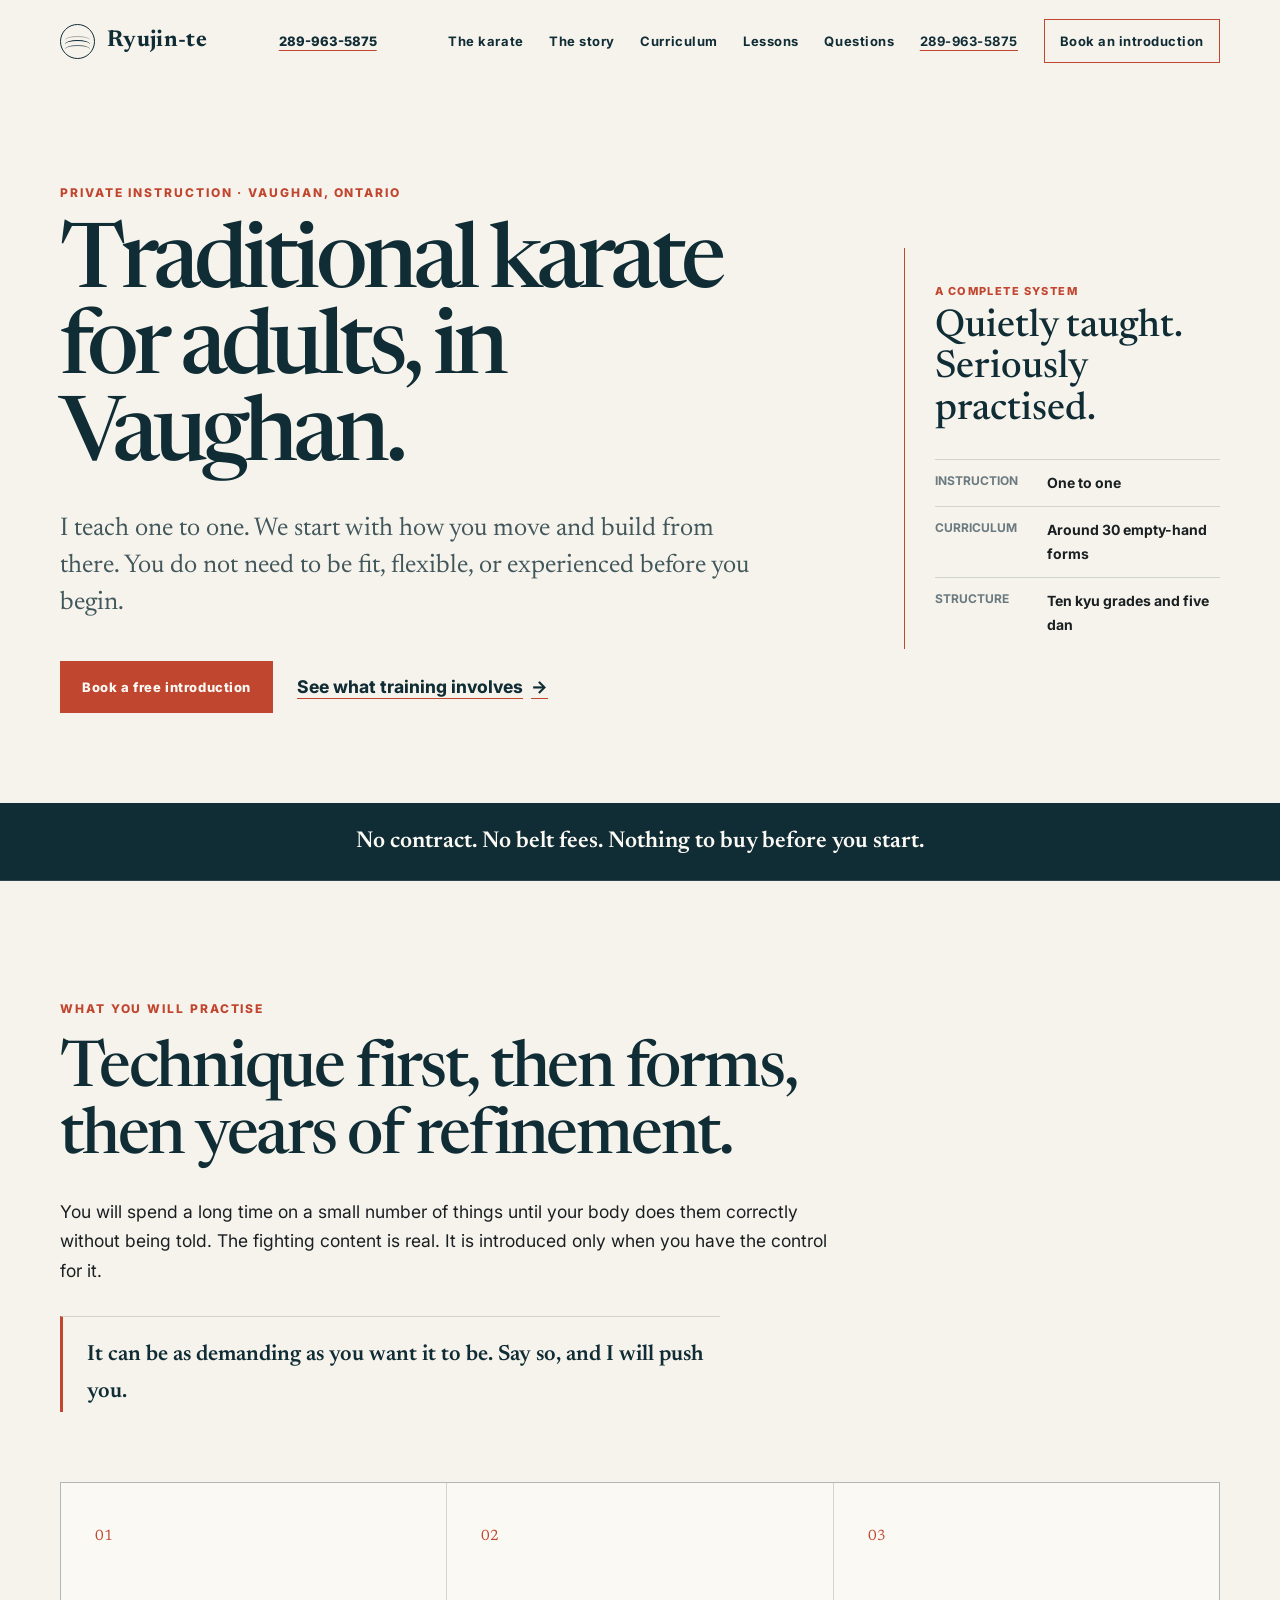
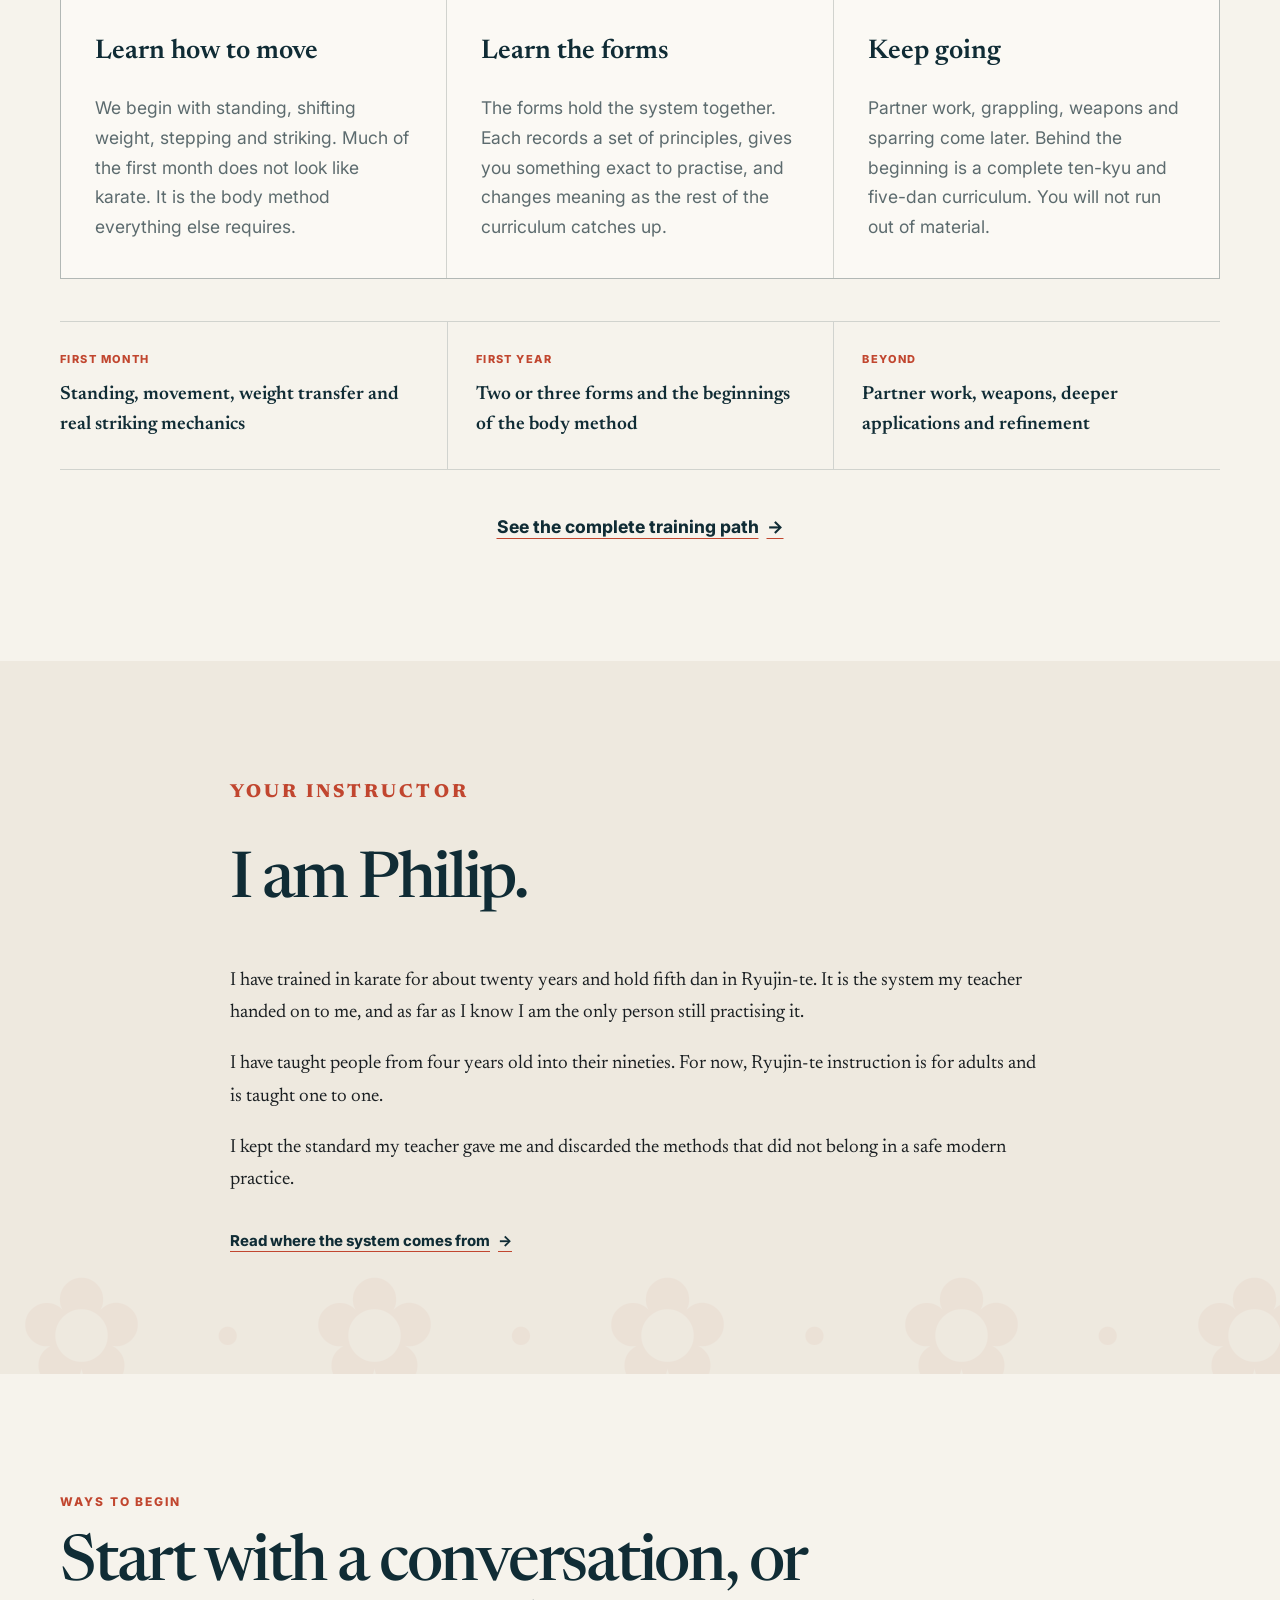
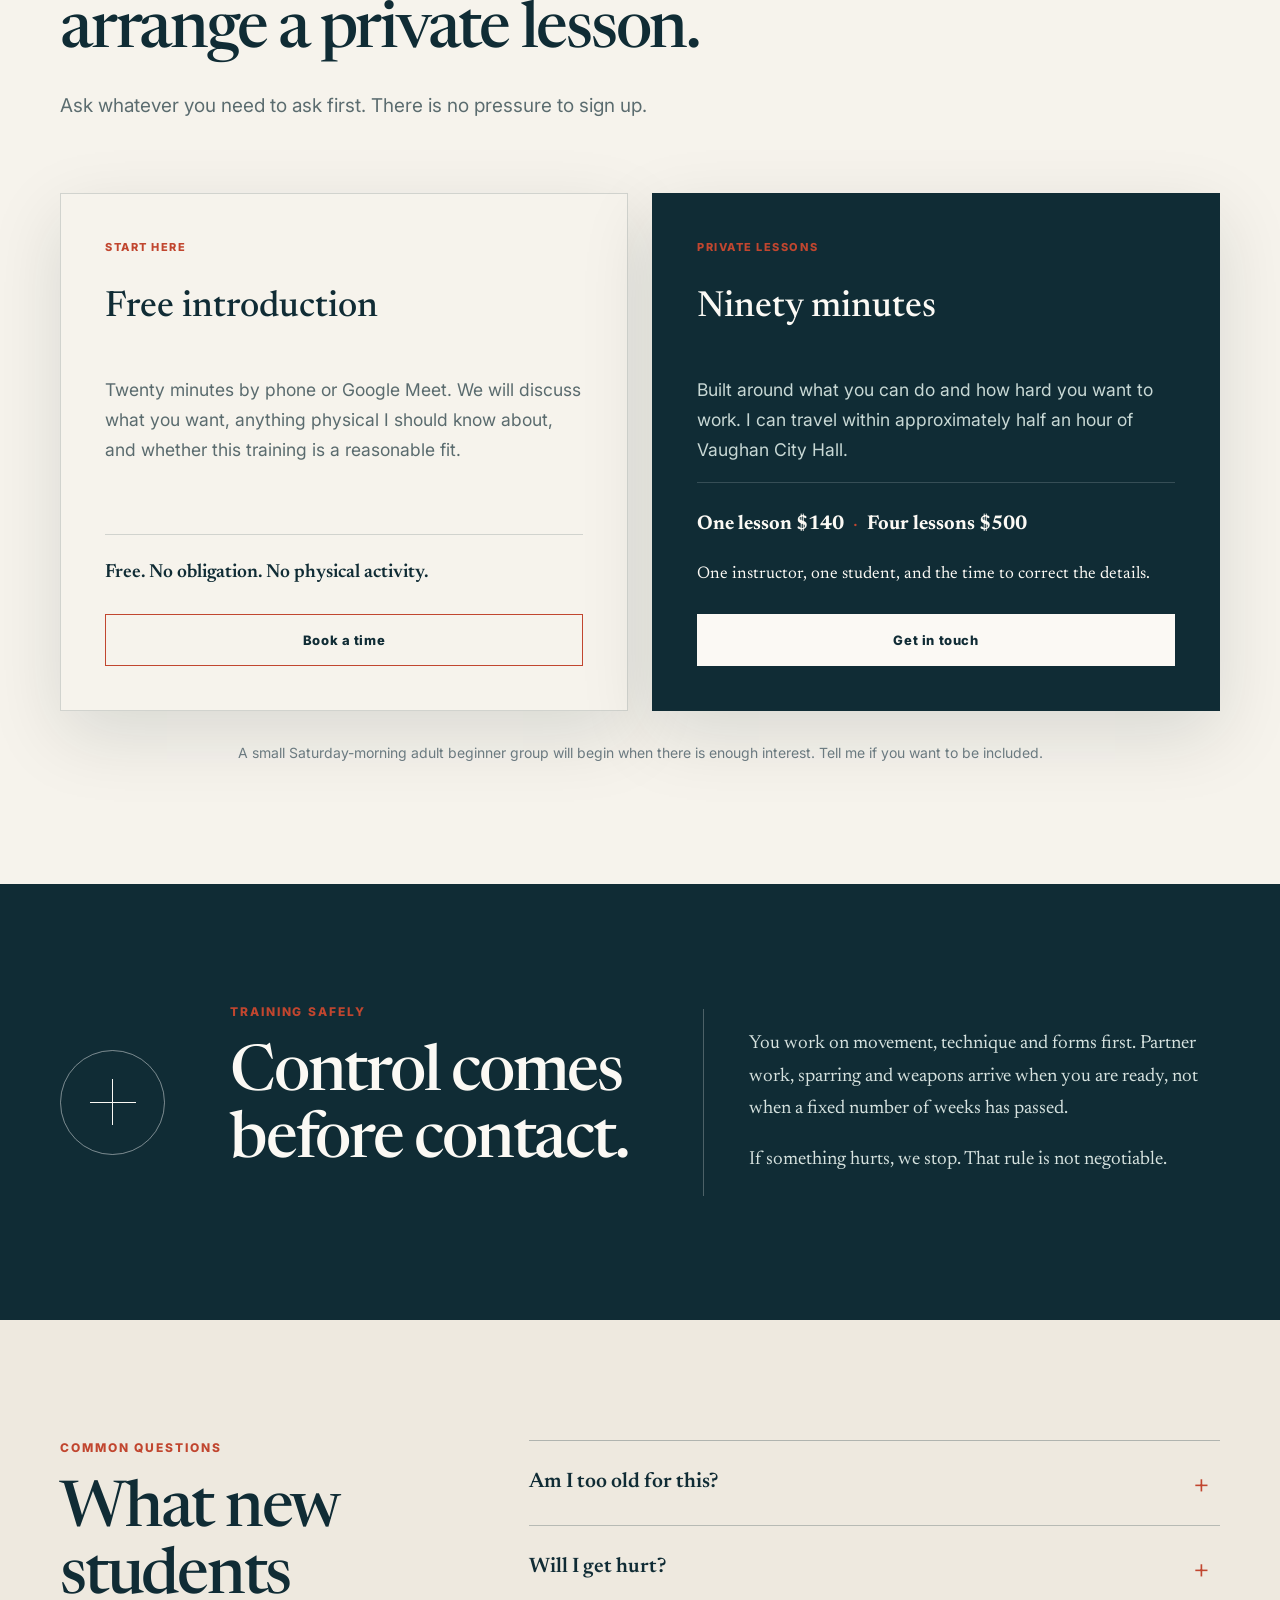
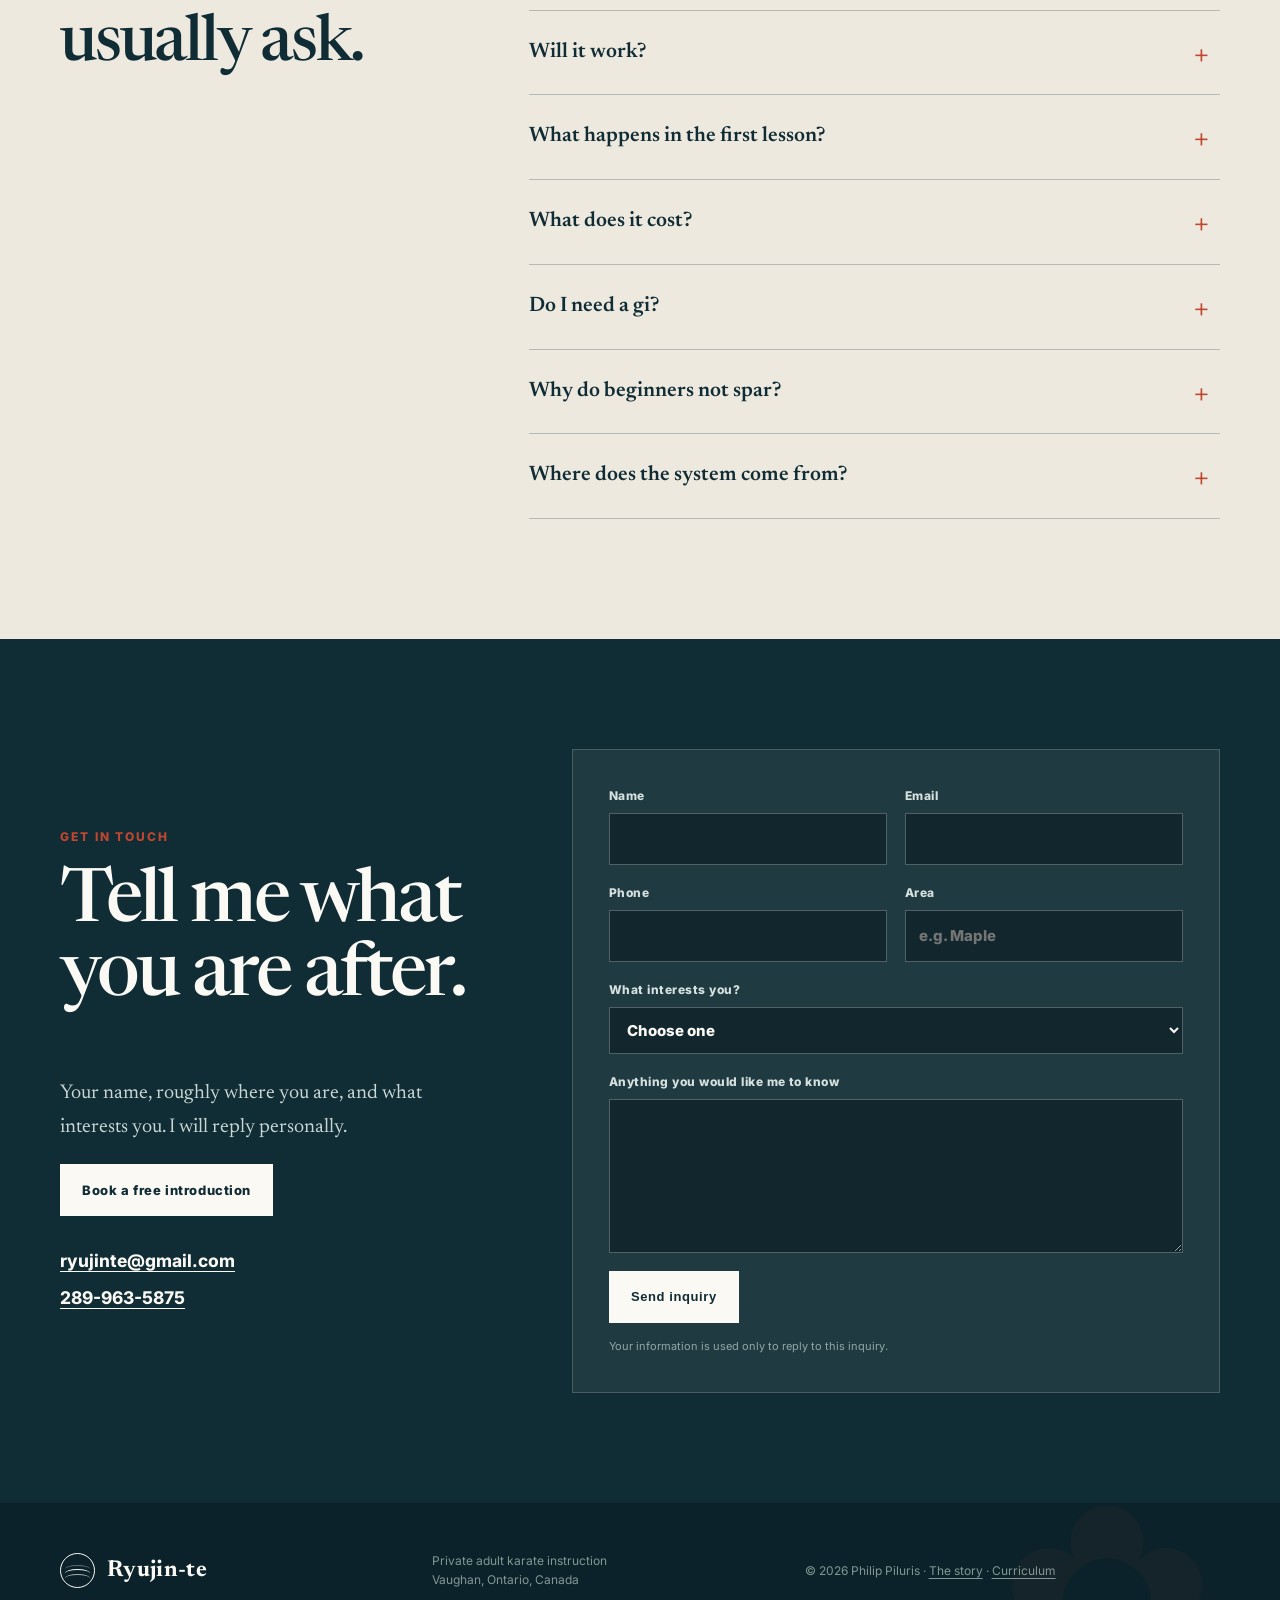
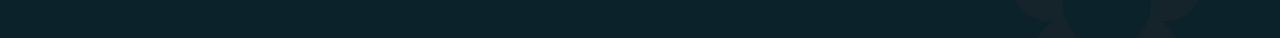
==== commit 92002759: "change aesthetic, story, curriculum" ====
--- a/index.html
+++ b/index.html
@@ -4,14 +4,17 @@
     <meta charset="utf-8" />
     <meta name="viewport" content="width=device-width, initial-scale=1" />
     <meta name="theme-color" content="#102c35" />
-    <meta name="description" content="Traditional karate for adults in Vaughan, taught one to one by Ryujin-te instructor Philip Piluris." />
+    <meta name="description" content="Traditional private karate instruction for adults in Vaughan, Ontario. Learn the rare Ryujin-te system one to one with Philip Piluris." />
     <meta property="og:title" content="Ryujin-te | Private adult karate in Vaughan" />
-    <meta property="og:description" content="Traditional karate for adults in Vaughan. One-to-one lessons built around how you move." />
+    <meta property="og:description" content="Quiet, exact, demanding traditional karate taught one to one in Vaughan." />
     <meta property="og:type" content="website" />
     <meta property="og:url" content="https://ryujinte.com/" />
     <meta property="og:image" content="https://ryujinte.com/og.png" />
     <meta name="twitter:card" content="summary_large_image" />
     <link rel="canonical" href="https://ryujinte.com/" />
+    <link rel="preconnect" href="https://fonts.googleapis.com" />
+    <link rel="preconnect" href="https://fonts.gstatic.com" crossorigin />
+    <link href="https://fonts.googleapis.com/css2?family=Inter:wght@400;500;600;700;800&amp;family=Newsreader:opsz,wght@6..72,500;6..72,600;6..72,700&amp;display=swap" rel="stylesheet" />
     <link rel="stylesheet" href="styles.css" />
     <title>Ryujin-te | Private adult karate in Vaughan</title>
   </head>
@@ -27,34 +30,32 @@
         </div>
         <nav id="primary-nav" class="primary-nav" aria-label="Primary navigation" data-nav>
           <a href="#practice">The karate</a>
-          <a href="#instructor">Instructor</a>
+          <a href="story.html">The story</a>
+          <a href="curriculum.html">Curriculum</a>
           <a href="#learn">Lessons</a>
-          <a href="research.html">Research</a>
           <a href="#questions">Questions</a>
           <a class="nav-phone" href="#" data-phone-link hidden></a>
-          <a class="nav-cta" href="https://cal.com/philip-piluris-uocpre/free-introduction" data-booking-link>Book a free introduction</a>
+          <a class="nav-cta" href="https://cal.com/philip-piluris-uocpre/free-introduction" data-booking-link>Book an introduction</a>
         </nav>
       </div>
     </header>
 
     <main id="main">
       <section class="hero" id="top">
-        <div class="hero-current" aria-hidden="true"></div>
         <div class="shell hero-grid">
           <div class="hero-copy reveal">
             <p class="eyebrow">Private instruction · Vaughan, Ontario</p>
             <h1>Traditional karate for adults, in Vaughan.</h1>
-            <p class="hero-lead">I teach one to one. We'll start with how you move and build from there. You don't need to be fit, or flexible, or to have done anything like this before.</p>
-            <div class="hero-actions"><a class="button button-primary" href="https://cal.com/philip-piluris-uocpre/free-introduction" data-booking-link>Book a free introduction</a><a class="text-link" href="#practice">See what training looks like <span aria-hidden="true">→</span></a></div>
+            <p class="hero-lead">I teach one to one. We start with how you move and build from there. You do not need to be fit, flexible, or experienced before you begin.</p>
+            <div class="hero-actions"><a class="button button-primary" href="https://cal.com/philip-piluris-uocpre/free-introduction" data-booking-link>Book a free introduction</a><a class="text-link" href="#practice">See what training involves <span aria-hidden="true">→</span></a></div>
           </div>
           <aside class="hero-aside reveal" aria-label="Ryujin-te at a glance">
-            <p class="aside-label">Taught by</p>
-            <h2>Philip Piluris</h2>
-            <p>I've been training for about twenty years, and I teach the system one to one.</p>
+            <p class="aside-label">A complete system</p>
+            <h2>Quietly taught. Seriously practised.</h2>
             <dl class="at-a-glance">
-              <div><dt>Lessons</dt><dd>One to one</dd></div>
-              <div><dt>Curriculum</dt><dd>Around 30 forms, ten kyu grades, five dan</dd></div>
-              <div><dt>Times</dt><dd>Daytime, evenings and weekends</dd></div>
+              <div><dt>Instruction</dt><dd>One to one</dd></div>
+              <div><dt>Curriculum</dt><dd>Around 30 empty-hand forms</dd></div>
+              <div><dt>Structure</dt><dd>Ten kyu grades and five dan</dd></div>
             </dl>
           </aside>
         </div>
@@ -62,85 +63,84 @@
 
       <section class="trust-bar" aria-label="What you need to begin"><div class="shell"><p class="trust-copy">No contract. No belt fees. Nothing to buy before you start.</p></div></section>
 
+      <figure class="image-band image-band-motion" data-distributed-image><img src="media/training-01.jpg" alt="Ryujin-te karate demonstrated in motion" data-gallery-image onerror="this.closest('figure').remove()" /></figure>
+
       <section class="media-section section-ink" aria-labelledby="watch-title" data-video-section hidden>
-        <div class="shell media-grid"><div class="media-copy reveal"><p class="eyebrow">See the practice</p><h2 id="watch-title">Ryujin-te in motion.</h2></div><div class="video-frame reveal" data-video-slot></div></div>
+        <div class="shell media-grid"><div class="media-copy reveal"><p class="eyebrow">See the practice</p><h2 id="watch-title">One form. Uncut.</h2><p>The karate should be judged by the movement, not the claims around it.</p></div><div class="video-frame reveal" data-video-slot></div></div>
       </section>
 
       <section class="section section-paper" id="practice">
         <div class="shell">
           <div class="section-heading reveal">
             <p class="eyebrow">What you will practise</p>
-            <h2>Technique first, then kata, then years of it.</h2>
-            <p>You'll spend a lot of time on a small number of things until your body starts doing them properly without being told. There's real fighting content in this system. You won't be doing any of it in your first month, and that's on purpose.</p>
+            <h2>Technique first, then forms, then years of refinement.</h2>
+            <p>You will spend a long time on a small number of things until your body does them correctly without being told. The fighting content is real. It is introduced only when you have the control for it.</p>
+            <p class="demand-line">It can be as demanding as you want it to be. Say so, and I will push you.</p>
           </div>
           <div class="principles-grid">
-            <article class="principle reveal"><span class="principle-number">01</span><h3>Learn how to move</h3><p>We start with how you stand, how your weight shifts, how you step, how you hit. Honestly, most of the first few lessons are spent on things that don't look like karate yet.</p></article>
-            <article class="principle reveal"><span class="principle-number">02</span><h3>Learn the forms</h3><p>Once you can move, we start on kata. These are the forms that hold the system together, and they give you something real to work on at home between lessons.</p></article>
-            <article class="principle reveal"><span class="principle-number">03</span><h3>Keep going</h3><p>Partner work, weapons and sparring come later, once you've got the control for them. There's a ten-kyu and five-dan curriculum behind this. You won't run out of material.</p></article>
+            <article class="principle reveal"><span class="principle-number">01</span><h3>Learn how to move</h3><p>We begin with standing, shifting weight, stepping and striking. Much of the first month does not look like karate. It is the body method everything else requires.</p></article>
+            <article class="principle reveal"><span class="principle-number">02</span><h3>Learn the forms</h3><p>The forms hold the system together. Each records a set of principles, gives you something exact to practise, and changes meaning as the rest of the curriculum catches up.</p></article>
+            <article class="principle reveal"><span class="principle-number">03</span><h3>Keep going</h3><p>Partner work, grappling, weapons and sparring come later. Behind the beginning is a complete ten-kyu and five-dan curriculum. You will not run out of material.</p></article>
           </div>
-          <div class="training-path reveal" aria-label="Training progression"><div><span>First lesson</span><strong>We look at how you move, start on a few fundamentals, and you leave with something to practise</strong></div><div><span>Eight weeks</span><strong>A working foundation, and your first kata</strong></div><div><span>A year</span><strong>Deeper forms, better mechanics, and new material when you're ready for it</strong></div></div>
-          <div class="training-gallery reveal" data-gallery>
-            <figure><img src="media/training-01.jpg" alt="Ryujin-te karate training" data-gallery-image onerror="this.closest('figure').remove()" /></figure>
-            <figure><img src="media/training-02.jpg" alt="Ryujin-te technique practice" data-gallery-image onerror="this.closest('figure').remove()" /></figure>
-            <figure><img src="media/training-03.jpg" alt="Ryujin-te kata practice" data-gallery-image onerror="this.closest('figure').remove()" /></figure>
+          <div class="training-path reveal" aria-label="Training progression"><div><span>First month</span><strong>Standing, movement, weight transfer and real striking mechanics</strong></div><div><span>First year</span><strong>Two or three forms and the beginnings of the body method</strong></div><div><span>Beyond</span><strong>Partner work, weapons, deeper applications and refinement</strong></div></div>
+          <figure class="section-visual technical-crop reveal" data-distributed-image><img src="media/training-02.jpg" alt="Close view of precise Ryujin-te technique" data-gallery-image onerror="this.closest('figure').remove()" /><figcaption>Precision before speed. Structure before force.</figcaption></figure>
+          <p class="center-link reveal"><a class="text-link" href="curriculum.html">See the complete training path <span aria-hidden="true">→</span></a></p>
+        </div>
+      </section>
+
+      <section class="section section-mist floral-band" id="instructor">
+        <div class="shell instructor-grid" data-instructor-grid>
+          <div class="portrait-frame reveal" data-portrait><img src="media/philip-piluris.jpg" alt="Philip Piluris, instructor of Ryujin-te" data-portrait-image onerror="this.closest('[data-portrait]').remove();document.querySelector('[data-instructor-grid]').classList.add('no-portrait')" /></div>
+          <div class="instructor-copy reveal">
+            <p class="eyebrow">Your instructor</p><h2>I am Philip.</h2>
+            <p>I have trained in karate for about twenty years and hold fifth dan in Ryujin-te. It is the system my teacher handed on to me, and as far as I know I am the only person still practising it.</p>
+            <p>I have taught people from four years old into their nineties. For now, Ryujin-te instruction is for adults and is taught one to one.</p>
+            <p>I kept the standard my teacher gave me and discarded the methods that did not belong in a safe modern practice.</p>
+            <a class="text-link" href="story.html">Read where the system comes from <span aria-hidden="true">→</span></a>
           </div>
         </div>
       </section>
 
-      <section class="section section-mist" id="instructor">
-        <div class="shell instructor-grid" data-instructor-grid>
-          <div class="portrait-frame reveal" data-portrait><img src="media/philip-piluris.jpg" alt="Philip Piluris practising Ryujin-te karate" data-portrait-image onerror="this.closest('[data-portrait]').remove();document.querySelector('[data-instructor-grid]').classList.add('no-portrait')" /></div>
-          <div class="instructor-copy reveal">
-            <p class="eyebrow">Your instructor</p><h2>I'm Philip.</h2>
-            <p>I've been training in karate for about twenty years, and I hold fifth dan in Ryujin-te. It's the system my teacher handed on to me, and as far as I know I'm the only person still practising it.</p>
-            <p>I've taught one to one for years. My youngest student was four. My oldest was in her nineties.</p>
-            <p>I'm happy teaching complete beginners. You don't need to turn up fit or flexible or knowing anything at all. Bring some curiosity and a willingness to practise between lessons and we'll get along fine.</p>
-            <p>If you want the long version of where this system came from, including the parts I can't prove, it's all on the research page.</p>
-            <a class="text-link" href="research.html">Read the lineage and research <span aria-hidden="true">→</span></a>
+      <figure class="image-band image-band-environment" data-distributed-image><img src="media/training-03.jpg" alt="Ryujin-te practised outdoors in open space" data-gallery-image onerror="this.closest('figure').remove()" /></figure>
+
+      <section class="section section-paper" id="learn">
+        <div class="shell">
+          <div class="section-heading reveal"><p class="eyebrow">Ways to begin</p><h2>Start with a conversation, or arrange a private lesson.</h2><p>Ask whatever you need to ask first. There is no pressure to sign up.</p></div>
+          <div class="offer-grid">
+            <article class="offer-card reveal"><p class="offer-kicker">Start here</p><h3>Free introduction</h3><p>Twenty minutes by phone or Google Meet. We will discuss what you want, anything physical I should know about, and whether this training is a reasonable fit.</p><p class="plain-offer-detail">Free. No obligation. No physical activity.</p><a class="button button-secondary" href="https://cal.com/philip-piluris-uocpre/free-introduction" data-booking-link>Book a time</a></article>
+            <article class="offer-card offer-featured reveal"><p class="offer-kicker">Private lessons</p><h3>Ninety minutes</h3><p>Built around what you can do and how hard you want to work. I can travel within approximately half an hour of Vaughan City Hall.</p><p class="inline-price"><strong>One lesson $140</strong><span>·</span><strong>Four lessons $500</strong></p><p class="offer-proof">One instructor, one student, and the time to correct the details.</p><a class="button button-light" href="#contact">Get in touch</a></article>
           </div>
+          <p class="weekend-note reveal">A small Saturday-morning adult beginner group will begin when there is enough interest. Tell me if you want to be included.</p>
         </div>
       </section>
 
-      <section class="section section-paper" id="learn">
-        <div class="shell">
-          <div class="section-heading reveal"><p class="eyebrow">Ways to begin</p><h2>Start with a conversation, or just book a lesson.</h2><p>Ask me anything first. There's no pressure to sign up for anything.</p></div>
-          <div class="offer-grid">
-            <article class="offer-card reveal"><p class="offer-kicker">Start here</p><h3>Free introduction</h3><p>Twenty minutes on the phone or over video. We'll talk about what you're after, anything physical I should know about, and what training involves.</p><p class="plain-offer-detail">Free. No obligation.</p><a class="button button-secondary" href="https://cal.com/philip-piluris-uocpre/free-introduction" data-booking-link>Book a time</a></article>
-            <article class="offer-card offer-featured reveal"><p class="offer-kicker">Private lessons</p><h3>Ninety minutes</h3><p>Built around what you can do and how fast you want to go. I'll come to you if that's easier, anywhere within about half an hour of Vaughan City Hall.</p><p class="inline-price"><strong>One lesson $140</strong><span>·</span><strong>Four lessons $500</strong></p><p class="offer-proof">It's just you and me for ninety minutes, not a spot in a class of thirty.</p><a class="button button-primary" href="#contact">Get in touch</a></article>
-          </div>
-          <p class="weekend-note reveal">I'll run a small weekend beginner group when there's enough interest. Say so if you'd like to be in it.</p>
-        </div>
-      </section>
-
-      <section class="section safety-section"><div class="shell safety-grid"><div class="safety-mark reveal" aria-hidden="true"><span></span></div><div class="section-heading inverse reveal"><p class="eyebrow">Training safely</p><h2>Control comes before contact.</h2></div><div class="safety-copy reveal"><p>You'll work on your own movement, technique and kata first. Partner work, sparring and weapons come later, when you're ready for them rather than after some fixed number of weeks.</p><p>Tell me when something hurts and we stop. That's the only rule I'm strict about.</p></div></div></section>
+      <section class="section safety-section"><div class="shell safety-grid"><div class="safety-mark reveal" aria-hidden="true"><span></span></div><div class="section-heading inverse reveal"><p class="eyebrow">Training safely</p><h2>Control comes before contact.</h2></div><div class="safety-copy reveal"><p>You work on movement, technique and forms first. Partner work, sparring and weapons arrive when you are ready, not when a fixed number of weeks has passed.</p><p>If something hurts, we stop. That rule is not negotiable.</p></div></div></section>
 
       <section class="section section-mist" id="questions">
         <div class="shell faq-layout">
           <div class="section-heading reveal"><p class="eyebrow">Common questions</p><h2>What new students usually ask.</h2></div>
           <div class="faq-list reveal">
-            <details><summary>Am I too old for this?</summary><p>No. I've taught people in their nineties. We work from what your body can do now, not from what a twenty-year-old's can. If you've got a health condition, have a word with your doctor first.</p></details>
-            <details><summary>Will I get hurt?</summary><p>Any physical training carries some risk. But you won't be hitting anyone or getting hit, especially early on, and most of what you'll do is work on your own movement. Tell me when something hurts and we stop.</p></details>
-            <details><summary>Will it work?</summary><p>There's real fighting material in this system. I'm not going to promise you'll be able to defend yourself in six weeks, because that isn't how it works. Skill comes from good mechanics, a lot of repetition, and eventually testing things with a partner who knows what they're doing.</p></details>
-            <details><summary>What happens in the first lesson?</summary><p>We'll talk about what you want and anything I should know about your body. Then I'll watch how you stand and move, we'll work through a few fundamentals, and you'll leave with something to practise. Wear whatever you'd wear to the gym and bring water.</p></details>
-            <details><summary>What does it cost?</summary><p>$140 for a ninety-minute lesson, or $500 for four. The first conversation is free. No contract, no registration fee, nothing to buy.</p></details>
-            <details><summary>How often should I train?</summary><p>Every week or two works well. Kata rewards practice on your own, so the lesson is for correction and new material rather than supervised drilling.</p></details>
-            <details><summary>Where do lessons happen?</summary><p>Anywhere within about half an hour of Vaughan City Hall, which covers Maple, Woodbridge, Concord, Thornhill and Richmond Hill. Your place, outdoors when the weather's good, or somewhere booked.</p></details>
-            <details><summary>Do I need a gi?</summary><p>No. My teacher didn't use one and neither do I. Wear comfortable athletic clothes.</p></details>
-            <details><summary>Why don't beginners spar?</summary><p>Because contact needs control, and control takes a while. You'll get there when you're ready for it.</p></details>
-            <details><summary>Where does the system come from?</summary><p>My teacher learned it in Okinawa in the 1940s and passed it on to me. Ryujin-te is the name I gave it. There's a <a href="research.html">full account on the research page</a>, including the parts I can't prove.</p></details>
+            <details><summary>Am I too old for this?</summary><p>No. The training is adapted to what your body can do now. Recovery and mobility change with age; precision, timing and understanding can continue improving for decades. If you have a health condition, speak with your doctor first.</p></details>
+            <details><summary>Will I get hurt?</summary><p>Any physical activity carries risk, but beginners are not hitting people or being hit. Early training focuses on your own movement and control. If something hurts, we stop.</p></details>
+            <details><summary>Will it work?</summary><p>There is real fighting material in this system. I will not promise instant self-defence. Skill comes from sound mechanics, repetition and, eventually, carefully testing the material with a controlled partner.</p></details>
+            <details><summary>What happens in the first lesson?</summary><p>We discuss what you want and anything relevant about your body. Then I watch how you stand and move, introduce several fundamentals, and give you something precise to practise.</p></details>
+            <details><summary>What does it cost?</summary><p>$140 for a ninety-minute lesson, or $500 for four. The first conversation is free. There are no contracts, registration charges or grading fees.</p></details>
+            <details><summary>Do I need a gi?</summary><p>No. The tradition was not taught to me in a gi. Comfortable athletic clothing is sufficient.</p></details>
+            <details><summary>Why do beginners not spar?</summary><p>Because contact requires control, and control takes time. Partner work begins when you can work safely.</p></details>
+            <details><summary>Where does the system come from?</summary><p>The verifiable transmission begins in Okinawa after the Second World War. Before that is a family legend involving a fisherman, a demon and the Dragon God of the Sea. <a href="story.html">The complete account is here.</a></p></details>
           </div>
         </div>
       </section>
 
       <section class="contact-section" id="contact">
         <div class="shell contact-grid">
-          <div class="reveal"><p class="eyebrow">Get in touch</p><h2>Tell me what you're after.</h2><p class="contact-intro">Your name, roughly where you are, and what you're interested in. I'll write back myself.</p><p><a class="button button-light" href="https://cal.com/philip-piluris-uocpre/free-introduction" data-booking-link>Book a free introduction</a></p><div class="direct-contact"><a href="mailto:ryujinte@gmail.com">ryujinte@gmail.com</a><a href="#" data-phone-link hidden></a></div></div>
+          <div class="reveal"><p class="eyebrow">Get in touch</p><h2>Tell me what you are after.</h2><p class="contact-intro">Your name, roughly where you are, and what interests you. I will reply personally.</p><p><a class="button button-light" href="https://cal.com/philip-piluris-uocpre/free-introduction" data-booking-link>Book a free introduction</a></p><div class="direct-contact"><a href="mailto:ryujinte@gmail.com">ryujinte@gmail.com</a><a href="#" data-phone-link hidden></a></div></div>
           <form class="contact-form reveal" action="https://formsubmit.co/ryujinte@gmail.com" method="POST">
-            <input type="hidden" name="_subject" value="New Ryujin-te website inquiry" /><input type="hidden" name="_template" value="table" /><input type="hidden" name="_next" value="https://ryujinte.com/thanks.html" /><input type="text" name="_honey" class="form-honeypot" tabindex="-1" autocomplete="off" />
+            <input type="hidden" name="_subject" value="New Ryujin-te website inquiry" /><input type="hidden" name="_template" value="table" /><input type="hidden" name="_next" value="https://ryujinte.com/thanks.html" /><input type="hidden" name="_captcha" value="false" /><input type="text" name="_honey" class="form-honeypot" tabindex="-1" autocomplete="off" aria-hidden="true" />
             <div class="form-row"><label>Name<input type="text" name="name" autocomplete="name" required /></label><label>Email<input type="email" name="email" autocomplete="email" required /></label></div>
             <div class="form-row"><label>Phone<input type="tel" name="phone" autocomplete="tel" /></label><label>Area<input type="text" name="area" autocomplete="address-level2" placeholder="e.g. Maple" /></label></div>
-            <label>What interests you?<select name="interest" required><option value="">Choose one</option><option>A question before booking</option><option>Private lessons</option><option>Weekend group</option><option>Something else</option></select></label>
-            <label>Anything you'd like me to know<textarea name="message" rows="5"></textarea></label>
+            <label>What interests you?<select name="interest" required><option value="">Choose one</option><option>Free introduction</option><option>A question before booking</option><option>Private lessons</option><option>Saturday beginner group</option><option>Something else</option></select></label>
+            <label>Anything you would like me to know<textarea name="message" rows="5"></textarea></label>
             <button class="button button-light" type="submit">Send inquiry</button>
             <p class="form-note">Your information is used only to reply to this inquiry.</p>
           </form>
@@ -148,7 +148,7 @@
       </section>
     </main>
 
-    <footer class="site-footer"><div class="shell footer-grid"><a class="wordmark footer-wordmark" href="#top"><span class="wordmark-mark" aria-hidden="true"><i></i></span><span>Ryujin-te</span></a><p>Private adult karate instruction<br />Vaughan, Ontario, Canada</p><p>© <span data-year>2026</span> Philip Piluris · <a href="research.html">Lineage and research</a></p></div></footer>
+    <footer class="site-footer floral-footer"><div class="shell footer-grid"><a class="wordmark footer-wordmark" href="#top"><span class="wordmark-mark" aria-hidden="true"><i></i></span><span>Ryujin-te</span></a><p>Private adult karate instruction<br />Vaughan, Ontario, Canada</p><p>© <span data-year>2026</span> Philip Piluris · <a href="story.html">The story</a> · <a href="curriculum.html">Curriculum</a></p></div></footer>
     <script src="site-config.js"></script><script src="media-config.js"></script><script src="script.js" defer></script>
   </body>
 </html>
--- a/styles.css
+++ b/styles.css
@@ -1,17 +1,17 @@
 :root {
   --ink: #102c35;
-  --ink-deep: #091d24;
-  --sea: #25616a;
+  --ink-deep: #0b222a;
+  --sea: #234f57;
   --sea-light: #8db3ae;
-  --copper: #b46845;
-  --paper: #f5f0e6;
-  --paper-deep: #e8dfd0;
-  --mist: #dce8e5;
-  --white: #fffdf8;
-  --text: #26383c;
-  --muted: #68777a;
+  --copper: #c1462f;
+  --paper: #f6f3ec;
+  --paper-deep: #e9e2d7;
+  --mist: #eee9df;
+  --white: #fbf9f4;
+  --text: #1a1f22;
+  --muted: #6b7a80;
   --line: rgba(16, 44, 53, 0.16);
-  --serif: "Palatino Linotype", Palatino, "Book Antiqua", Georgia, serif;
+  --serif: Newsreader, "Palatino Linotype", Palatino, Georgia, serif;
   --sans: Inter, ui-sans-serif, -apple-system, BlinkMacSystemFont, "Segoe UI", sans-serif;
   --shell: min(1160px, calc(100vw - 40px));
   --shadow: 0 24px 70px rgba(9, 29, 36, 0.12);
@@ -19,7 +19,7 @@
 
 * { box-sizing: border-box; }
 html { scroll-behavior: smooth; }
-body { margin: 0; background: var(--paper); color: var(--text); font-family: var(--sans); font-size: 17px; line-height: 1.65; }
+body { margin: 0; background: var(--paper); color: var(--text); font-family: var(--sans); font-size: 17.5px; line-height: 1.7; }
 a { color: inherit; }
 button, a { -webkit-tap-highlight-color: transparent; }
 img { max-width: 100%; display: block; }
@@ -29,7 +29,7 @@
 .skip-link:focus { top: 16px; }
 
 .site-header { position: fixed; inset: 0 0 auto; z-index: 100; border-bottom: 1px solid transparent; transition: background .25s ease, border-color .25s ease, box-shadow .25s ease; }
-.site-header.scrolled { background: rgba(245,240,230,.94); border-color: var(--line); box-shadow: 0 10px 35px rgba(9,29,36,.07); backdrop-filter: blur(15px); }
+.site-header.scrolled { background: rgba(246,243,236,.96); border-color: var(--line); box-shadow: 0 10px 35px rgba(9,29,36,.07); backdrop-filter: blur(15px); }
 .header-inner { min-height: 82px; display: flex; align-items: center; justify-content: space-between; gap: 32px; }
 .header-contact { display: flex; align-items: center; gap: 16px; }
 .header-phone { color: var(--ink); font-size: 13px; font-weight: 800; text-decoration-color: var(--copper); text-underline-offset: 4px; }
@@ -50,8 +50,8 @@
 .nav-toggle { display: none; background: transparent; border: 0; width: 42px; height: 42px; padding: 9px; }
 .nav-toggle > span:not(.sr-only) { display: block; width: 24px; height: 1px; margin: 5px 0; background: var(--ink); }
 
-.hero { position: relative; min-height: 890px; padding: 170px 0 56px; overflow: hidden; background: var(--paper); }
-.hero::before { content: ""; position: absolute; width: 850px; height: 850px; right: -330px; top: -170px; border: 1px solid rgba(37,97,106,.18); border-radius: 50%; box-shadow: 0 0 0 95px rgba(37,97,106,.035), 0 0 0 190px rgba(37,97,106,.025); }
+.hero { position: relative; min-height: 790px; padding: 185px 0 90px; overflow: hidden; background: var(--paper); }
+.hero::before { display: none; }
 .hero-current { position: absolute; right: -80px; bottom: 110px; width: 58%; height: 220px; opacity: .35; background: repeating-radial-gradient(ellipse at 80% 100%, transparent 0 19px, rgba(37,97,106,.25) 20px 21px, transparent 22px 40px); transform: rotate(-5deg); }
 .hero-grid { position: relative; display: grid; grid-template-columns: minmax(0,1.55fr) minmax(310px,.65fr); gap: 90px; align-items: end; }
 .eyebrow { margin: 0 0 22px; color: var(--copper); font-size: 12px; font-weight: 800; letter-spacing: .16em; line-height: 1.3; text-transform: uppercase; }
@@ -62,9 +62,9 @@
 .hero-actions { display: flex; align-items: center; flex-wrap: wrap; gap: 24px; }
 .button { display: inline-flex; min-height: 52px; align-items: center; justify-content: center; padding: 12px 21px; border: 1px solid transparent; text-decoration: none; font-size: 13px; font-weight: 800; letter-spacing: .045em; transition: transform .2s ease, background .2s ease, color .2s ease, border-color .2s ease; }
 .button:hover, .button:focus-visible { transform: translateY(-2px); }
-.button-primary { background: var(--ink); color: var(--white); }
-.button-primary:hover, .button-primary:focus-visible { background: var(--sea); }
-.button-secondary { border-color: var(--ink); color: var(--ink); }
+.button-primary { background: var(--copper); color: var(--white); }
+.button-primary:hover, .button-primary:focus-visible { background: var(--ink); }
+.button-secondary { border-color: var(--copper); color: var(--ink); }
 .button-secondary:hover, .button-secondary:focus-visible { background: var(--ink); color: var(--white); }
 .button-light { background: var(--white); color: var(--ink); }
 .button-light:hover, .button-light:focus-visible { background: var(--paper-deep); }
@@ -100,7 +100,7 @@
 .media-placeholder small { color: #91aaa5; font-size: 12px; }
 
 .section { padding: 120px 0; }
-.section-paper { background: var(--white); }
+.section-paper { background: var(--paper); }
 .section-mist { background: var(--mist); }
 .section-ink { background: var(--ink-deep); color: #cddbd8; }
 .section-heading { max-width: 790px; margin-bottom: 70px; }
@@ -188,7 +188,7 @@
 .weekend-note { margin: 30px auto 0; color: var(--muted); font-size: 14px; text-align: center; }
 .offer-disclaimer { max-width: 780px; margin: 25px auto 0; color: var(--muted); font-size: 13px; text-align: center; }
 
-.safety-section { background: var(--sea); color: #d6e2df; }
+.safety-section { background: var(--ink); color: #d6e2df; }
 .safety-grid { display: grid; grid-template-columns: 120px .9fr 1.1fr; gap: 50px; align-items: center; }
 .safety-grid .section-heading { margin: 0; }
 .safety-mark { position: relative; width: 105px; height: 105px; display: grid; place-items: center; border: 1px solid rgba(255,255,255,.45); border-radius: 50%; }
@@ -322,3 +322,108 @@
   .footer-grid { grid-template-columns: 1fr; }
   .footer-grid p:last-child { grid-column: auto; }
 }
+
+/* August 2026 quiet / exact / physical art direction */
+.primary-nav a.active::after { right: 0; }
+.nav-cta { border-color: var(--copper); }
+.nav-cta:hover, .nav-cta:focus-visible { background: var(--copper); border-color: var(--copper); }
+.hero-grid { align-items: center; }
+.hero-aside h2 { max-width: 330px; font-size: clamp(29px, 3vw, 40px); line-height: 1.08; }
+.demand-line { margin-top: 30px !important; padding: 20px 0 0 24px; border-top: 1px solid var(--line); border-left: 3px solid var(--copper); color: var(--ink) !important; font-family: var(--serif); font-size: 22px !important; font-weight: 600; }
+.center-link { margin: 42px 0 0; text-align: center; }
+
+.image-band { position: relative; width: 100%; height: clamp(330px, 48vw, 680px); margin: 0; overflow: hidden; background: var(--ink); }
+.image-band img { width: 100%; height: 100%; object-fit: cover; filter: saturate(.78) contrast(1.04); }
+.image-band-motion img { object-position: center 42%; }
+.image-band-environment { height: clamp(300px, 42vw, 600px); }
+.image-band-environment img { object-position: center 50%; }
+.section-visual { position: relative; width: min(900px,100%); height: clamp(330px,50vw,560px); margin: 70px auto 0; overflow: hidden; background: var(--ink); }
+.section-visual img { width: 100%; height: 100%; object-fit: cover; filter: saturate(.76) contrast(1.05); }
+.section-visual figcaption { position: absolute; right: 0; bottom: 0; padding: 10px 15px; background: rgba(16,44,53,.9); color: var(--white); font-size: 12px; }
+
+.floral-band { position: relative; isolation: isolate; overflow: hidden; }
+.floral-band::before { content: "✿   ·   ✿   ·   ✿   ·   ✿   ·   ✿   ·   ✿"; position: absolute; z-index: 0; right: -4vw; bottom: -38px; color: var(--copper); font-family: Georgia, serif; font-size: clamp(80px,12vw,170px); letter-spacing: .08em; line-height: 1; opacity: .045; white-space: nowrap; pointer-events: none; }
+.floral-band > * { position: relative; z-index: 1; }
+.floral-footer { position: relative; isolation: isolate; overflow: hidden; }
+.floral-footer::before { content: "✿"; position: absolute; z-index: 0; right: 5%; bottom: -70%; color: var(--copper); font-family: Georgia, serif; font-size: 260px; line-height: 1; opacity: .055; pointer-events: none; }
+.floral-footer > * { position: relative; z-index: 1; }
+
+.article-hero { position: relative; padding: 185px 0 105px; background: var(--ink); }
+.article-hero h1 { max-width: 960px; font-size: clamp(58px,8vw,108px); line-height: .96; }
+.article-hero .hero-lead { max-width: 780px; }
+.article { background: var(--paper); }
+.article-body { max-width: 720px; color: var(--text); }
+.article-body p { max-width: 68ch; }
+.article-body h2 { color: var(--ink); font-size: clamp(34px,4vw,49px); line-height: 1.08; }
+.story-layout { grid-template-columns: 230px minmax(0,720px); gap: 90px; }
+.story-index ol { display: grid; gap: 10px; margin: 15px 0 30px; padding: 0; list-style: none; }
+.story-index a { color: var(--ink); font-family: var(--serif); font-size: 16px; font-weight: 600; text-underline-offset: 4px; }
+.story-part { padding-bottom: 80px; border-bottom: 1px solid var(--line); }
+.story-part + .story-part { padding-top: 50px; }
+.part-number { margin: 0 0 10px; color: var(--copper); font-family: var(--serif); font-size: 76px; font-weight: 600; line-height: .8; }
+.story-part h2 { margin-top: 0; }
+.story-beat { margin-block: 34px !important; color: var(--ink); font-size: 24px; font-weight: 700; line-height: 1.45; }
+.truth-note { margin-top: 45px !important; padding: 28px 30px; border-left: 3px solid var(--copper); background: var(--mist); font-family: var(--sans); font-size: 16px; }
+.story-coda { margin-top: 70px; padding-top: 15px; }
+.floral-panel { position: relative; padding: 55px; overflow: hidden; border: 1px solid var(--line); background: var(--white); }
+.floral-panel::after { content: "✿"; position: absolute; right: -25px; bottom: -70px; color: var(--copper); font-family: Georgia, serif; font-size: 230px; line-height: 1; opacity: .07; pointer-events: none; }
+.floral-panel > * { position: relative; z-index: 1; }
+.disclosure-block { padding: 48px 0 0; border-top: 3px solid var(--copper); }
+
+.curriculum-page .section-heading { max-width: 830px; }
+.curriculum-stats { display: grid; grid-template-columns: repeat(3,1fr); gap: 1px; border: 1px solid var(--line); background: var(--line); }
+.curriculum-stat { min-height: 390px; padding: 38px 32px; background: var(--white); }
+.curriculum-stat > strong { display: block; color: var(--copper); font-family: var(--serif); font-size: clamp(62px,7vw,92px); font-weight: 600; line-height: .9; }
+.curriculum-stat h3 { margin: 70px 0 16px; font-family: var(--serif); font-size: 28px; line-height: 1.1; }
+.curriculum-stat p { margin: 0; color: var(--muted); }
+.curriculum-prose { display: grid; grid-template-columns: 1fr 1fr; gap: 50px; margin-top: 45px; padding-top: 35px; border-top: 1px solid var(--line); font-family: var(--serif); font-size: 21px; }
+.curriculum-road-layout { display: grid; grid-template-columns: .72fr 1.28fr; gap: 90px; }
+.road-list { margin: 0; padding: 0; list-style: none; border-top: 1px solid var(--line); }
+.road-list li { display: grid; grid-template-columns: 85px 1fr; gap: 25px; padding: 32px 0; border-bottom: 1px solid var(--line); }
+.road-list li > span { color: var(--copper); font-family: var(--serif); font-size: 45px; line-height: 1; }
+.road-list h3 { margin: 0 0 9px; font-family: var(--serif); font-size: 27px; }
+.road-list p { margin: 0; color: var(--muted); }
+.experienced-section { background: var(--ink); }
+.experienced-grid { display: grid; grid-template-columns: repeat(2,1fr); gap: 1px; border: 1px solid rgba(255,255,255,.16); background: rgba(255,255,255,.16); }
+.experienced-card { min-height: 280px; padding: 36px; background: var(--ink); }
+.experienced-card h3 { color: var(--white); font-family: var(--serif); font-size: 29px; line-height: 1.15; }
+.experienced-card p { color: #bdcdca; }
+.grading-layout { display: grid; grid-template-columns: .72fr 1.28fr; gap: 90px; }
+.grading-rules { border-top: 1px solid var(--line); }
+.grading-rules article { display: grid; grid-template-columns: 70px 1fr; gap: 20px; padding: 29px 0; border-bottom: 1px solid var(--line); }
+.grading-rules article > span { color: var(--copper); font-family: var(--serif); font-size: 32px; }
+.grading-rules h3 { margin: 0 0 8px; font-family: var(--serif); font-size: 26px; }
+.grading-rules p { margin: 0; color: var(--muted); }
+.longform-split { display: grid; grid-template-columns: .8fr 1.2fr; gap: 90px; }
+.longform-copy { max-width: 680px; font-family: var(--serif); font-size: 21px; line-height: 1.75; }
+.longform-copy p { margin: 0 0 25px; }
+.ethic-section { background: var(--ink); color: #cddbd8; }
+.inverse-copy { color: #cddbd8; }
+.curriculum-cta { padding: 120px 0; background: var(--paper); text-align: center; }
+.curriculum-cta .shell { max-width: 850px; }
+.curriculum-cta h2 { font-family: var(--serif); font-size: clamp(45px,6vw,76px); line-height: 1.03; }
+.curriculum-cta p:not(.eyebrow) { max-width: 670px; margin: 0 auto 35px; color: var(--muted); font-size: 19px; }
+.standalone-message { min-height: 100vh; display: grid; place-content: center; max-width: 760px; text-align: center; }
+.standalone-message h1 { color: var(--white); font-size: clamp(48px,9vw,82px); }
+.standalone-message > p:not(.eyebrow) { color: #bdcdca; font-size: 20px; }
+
+@media (max-width: 980px) {
+  .story-layout, .curriculum-road-layout, .grading-layout, .longform-split { grid-template-columns: 1fr; gap: 45px; }
+  .curriculum-stats { grid-template-columns: 1fr; }
+  .curriculum-stat { min-height: 0; }
+  .curriculum-stat h3 { margin-top: 34px; }
+  .story-index { position: static; }
+}
+
+@media (max-width: 660px) {
+  .hero { min-height: auto; padding-bottom: 75px; }
+  .image-band { height: 360px; }
+  .section-visual { height: 360px; margin-top: 50px; }
+  .floral-panel { padding: 34px 24px; }
+  .curriculum-prose, .experienced-grid { grid-template-columns: 1fr; }
+  .road-list li { grid-template-columns: 55px 1fr; gap: 15px; }
+  .road-list li > span { font-size: 34px; }
+  .grading-rules article { grid-template-columns: 50px 1fr; }
+  .part-number { font-size: 60px; }
+  .story-beat { font-size: 21px; }
+}
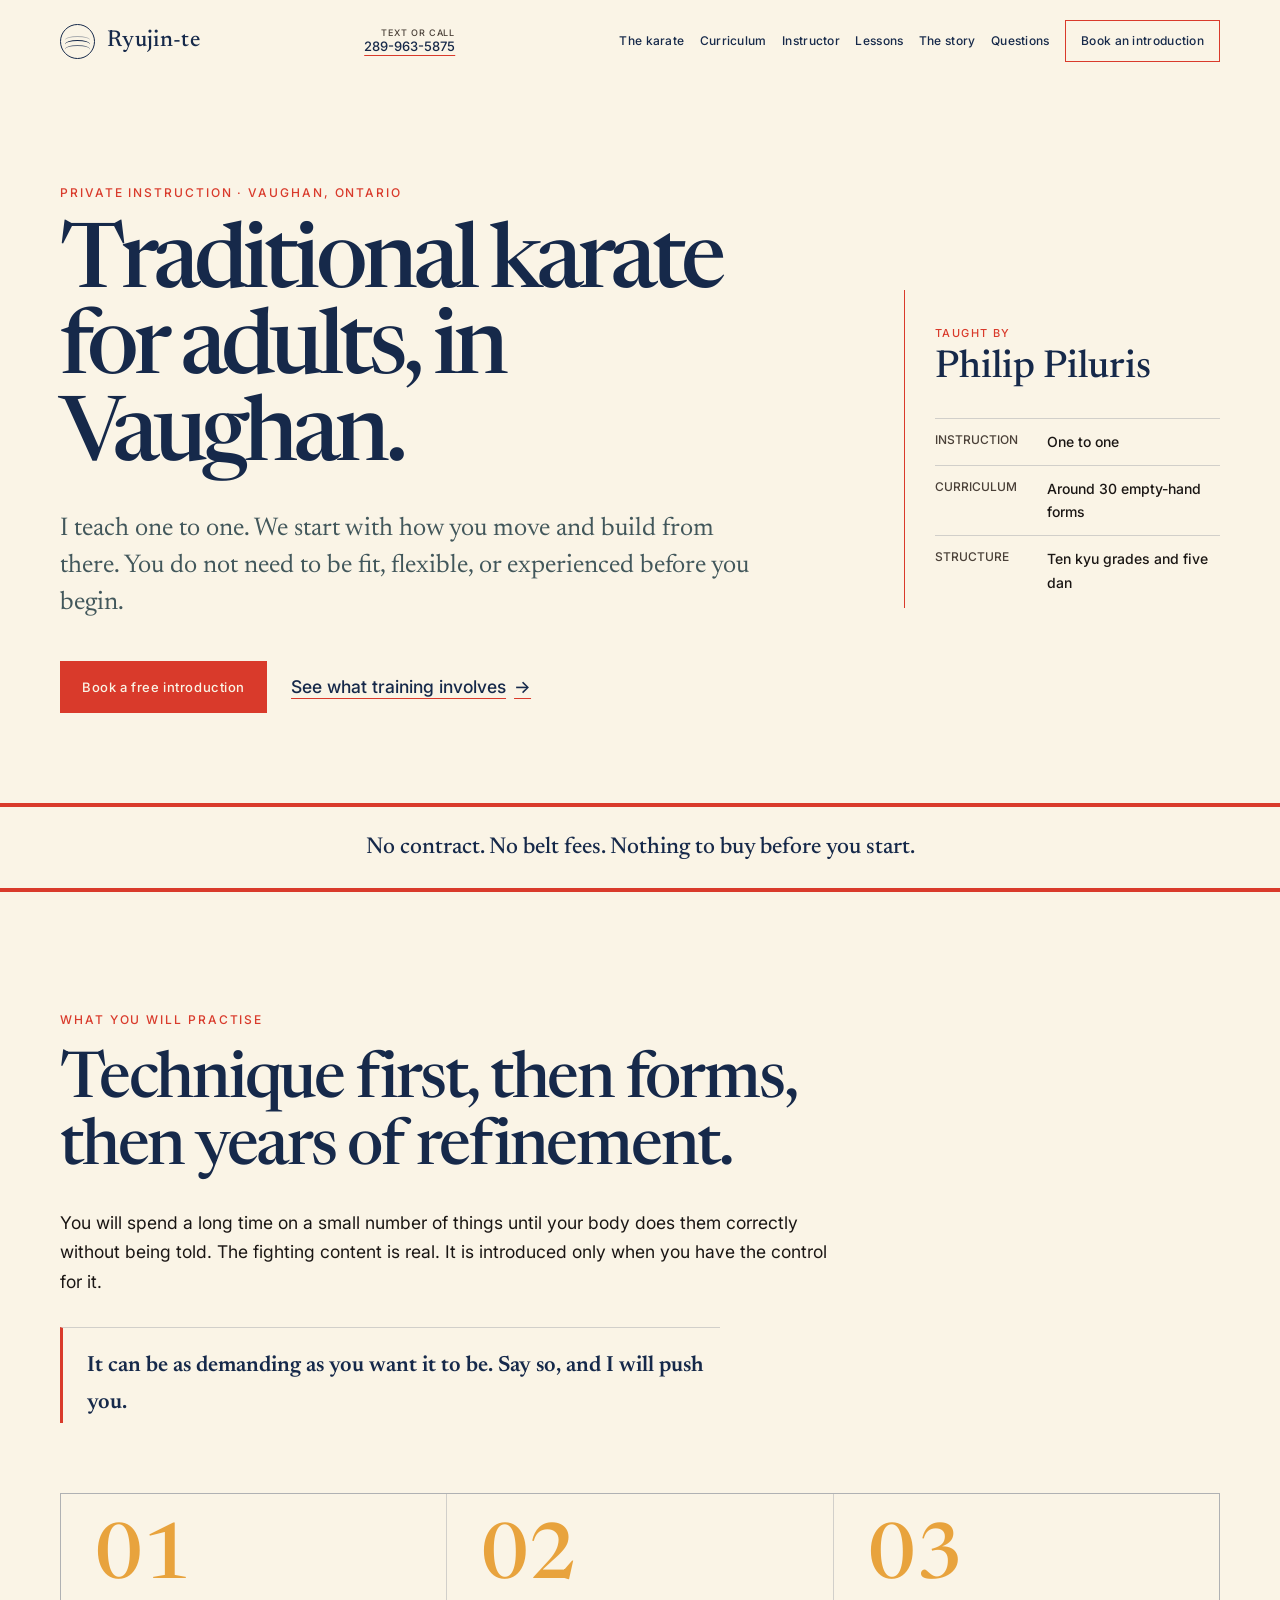
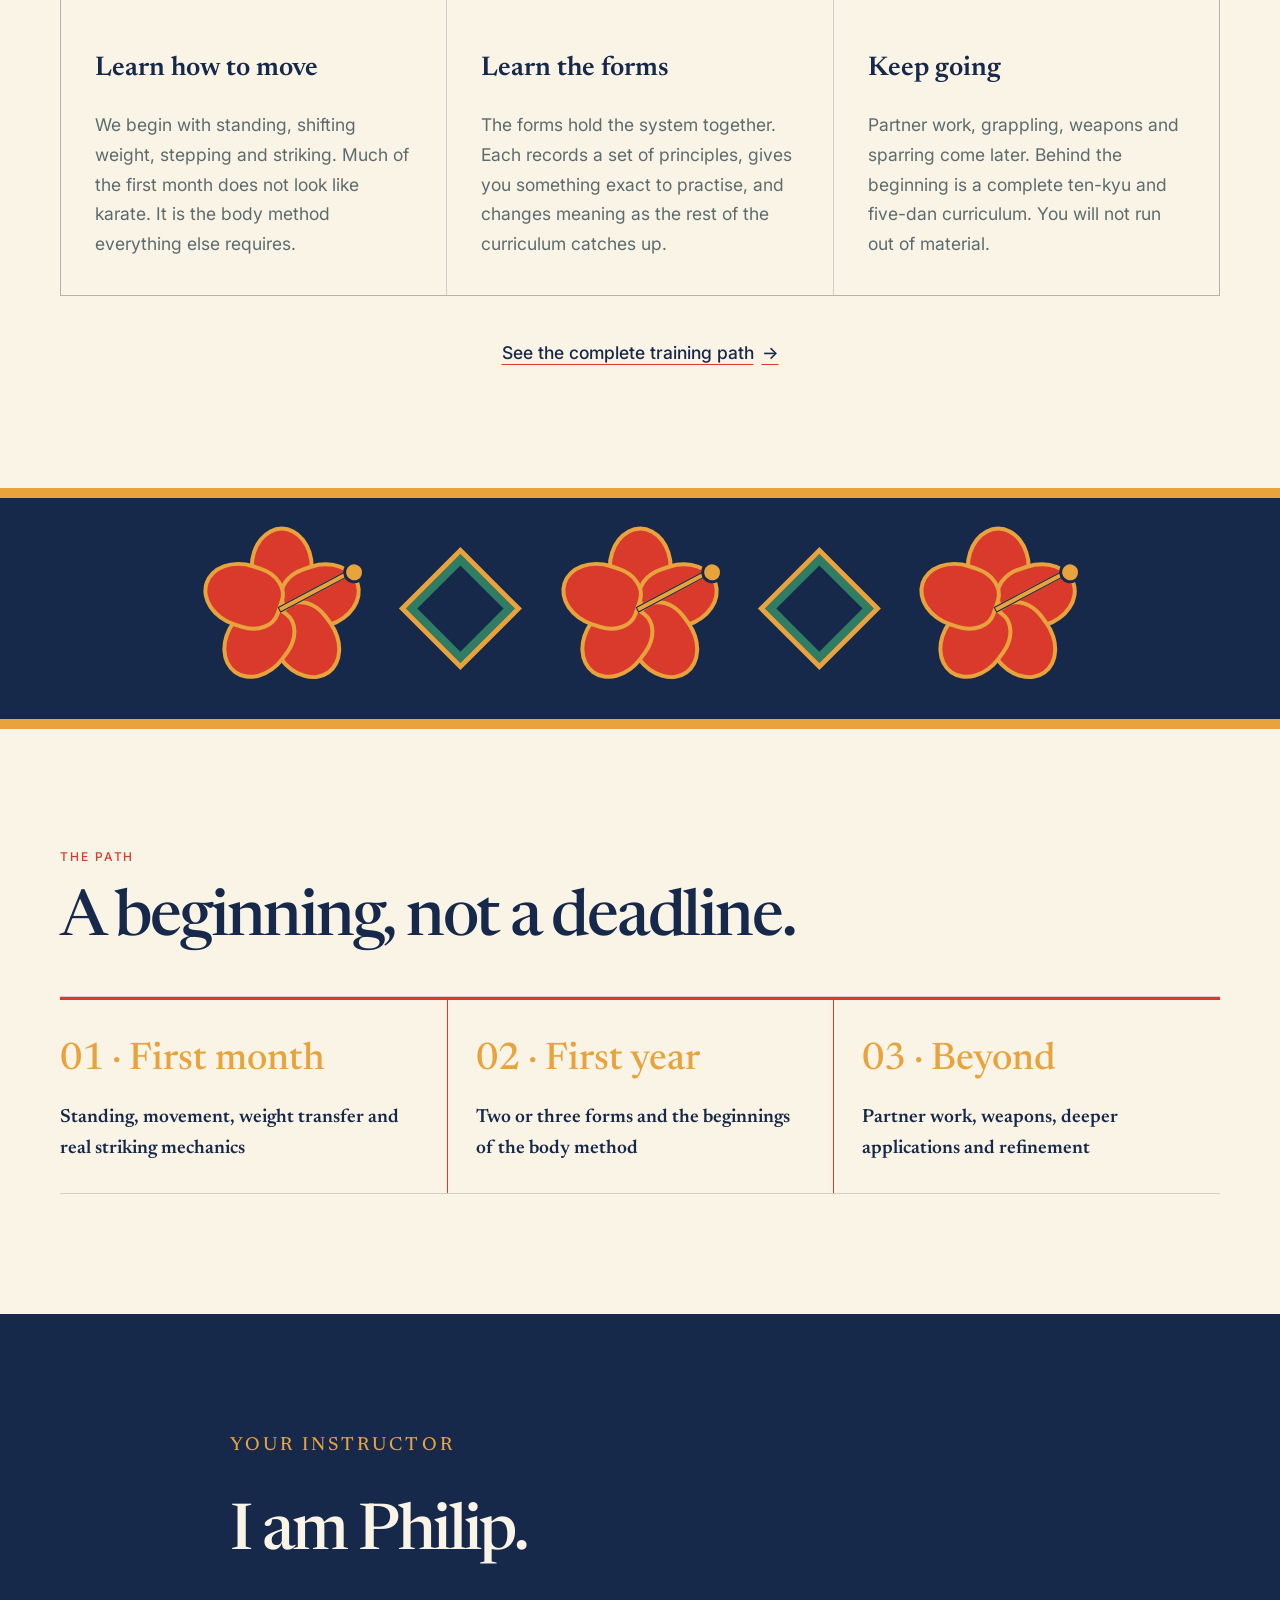
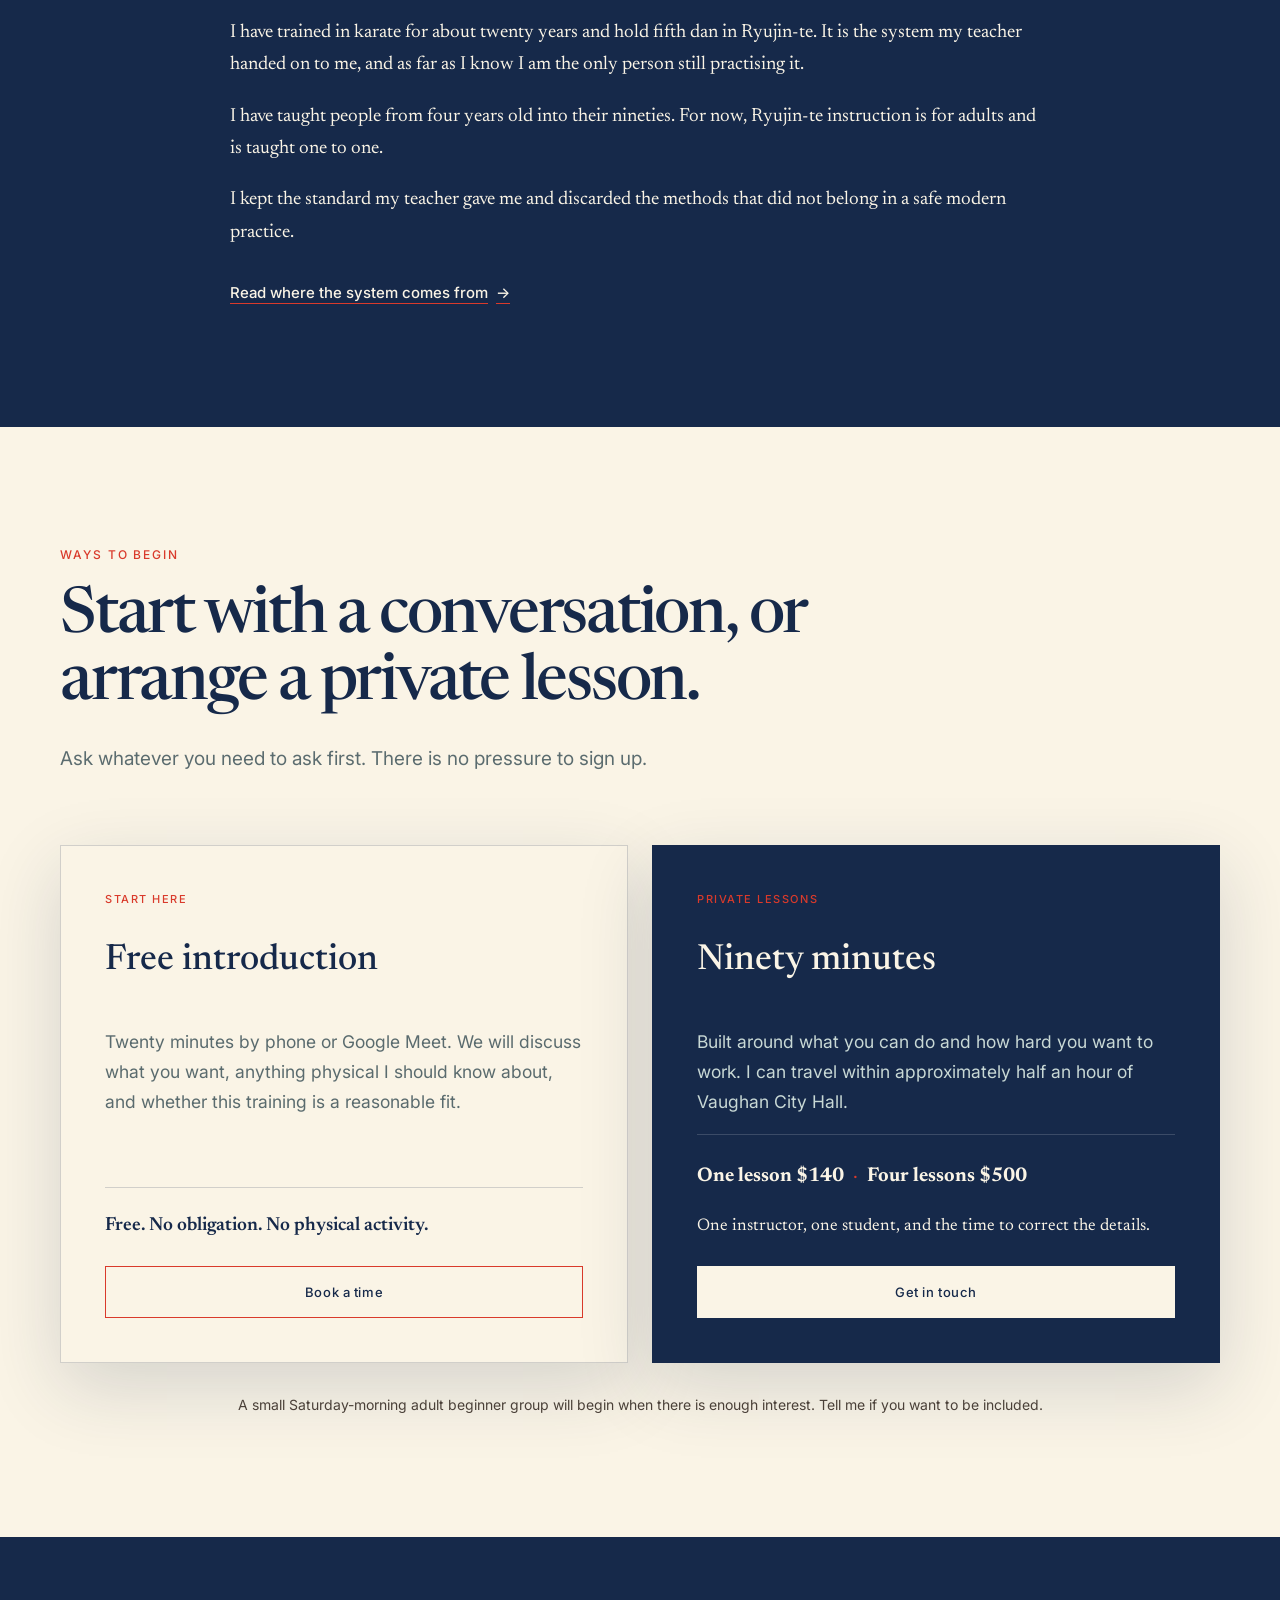
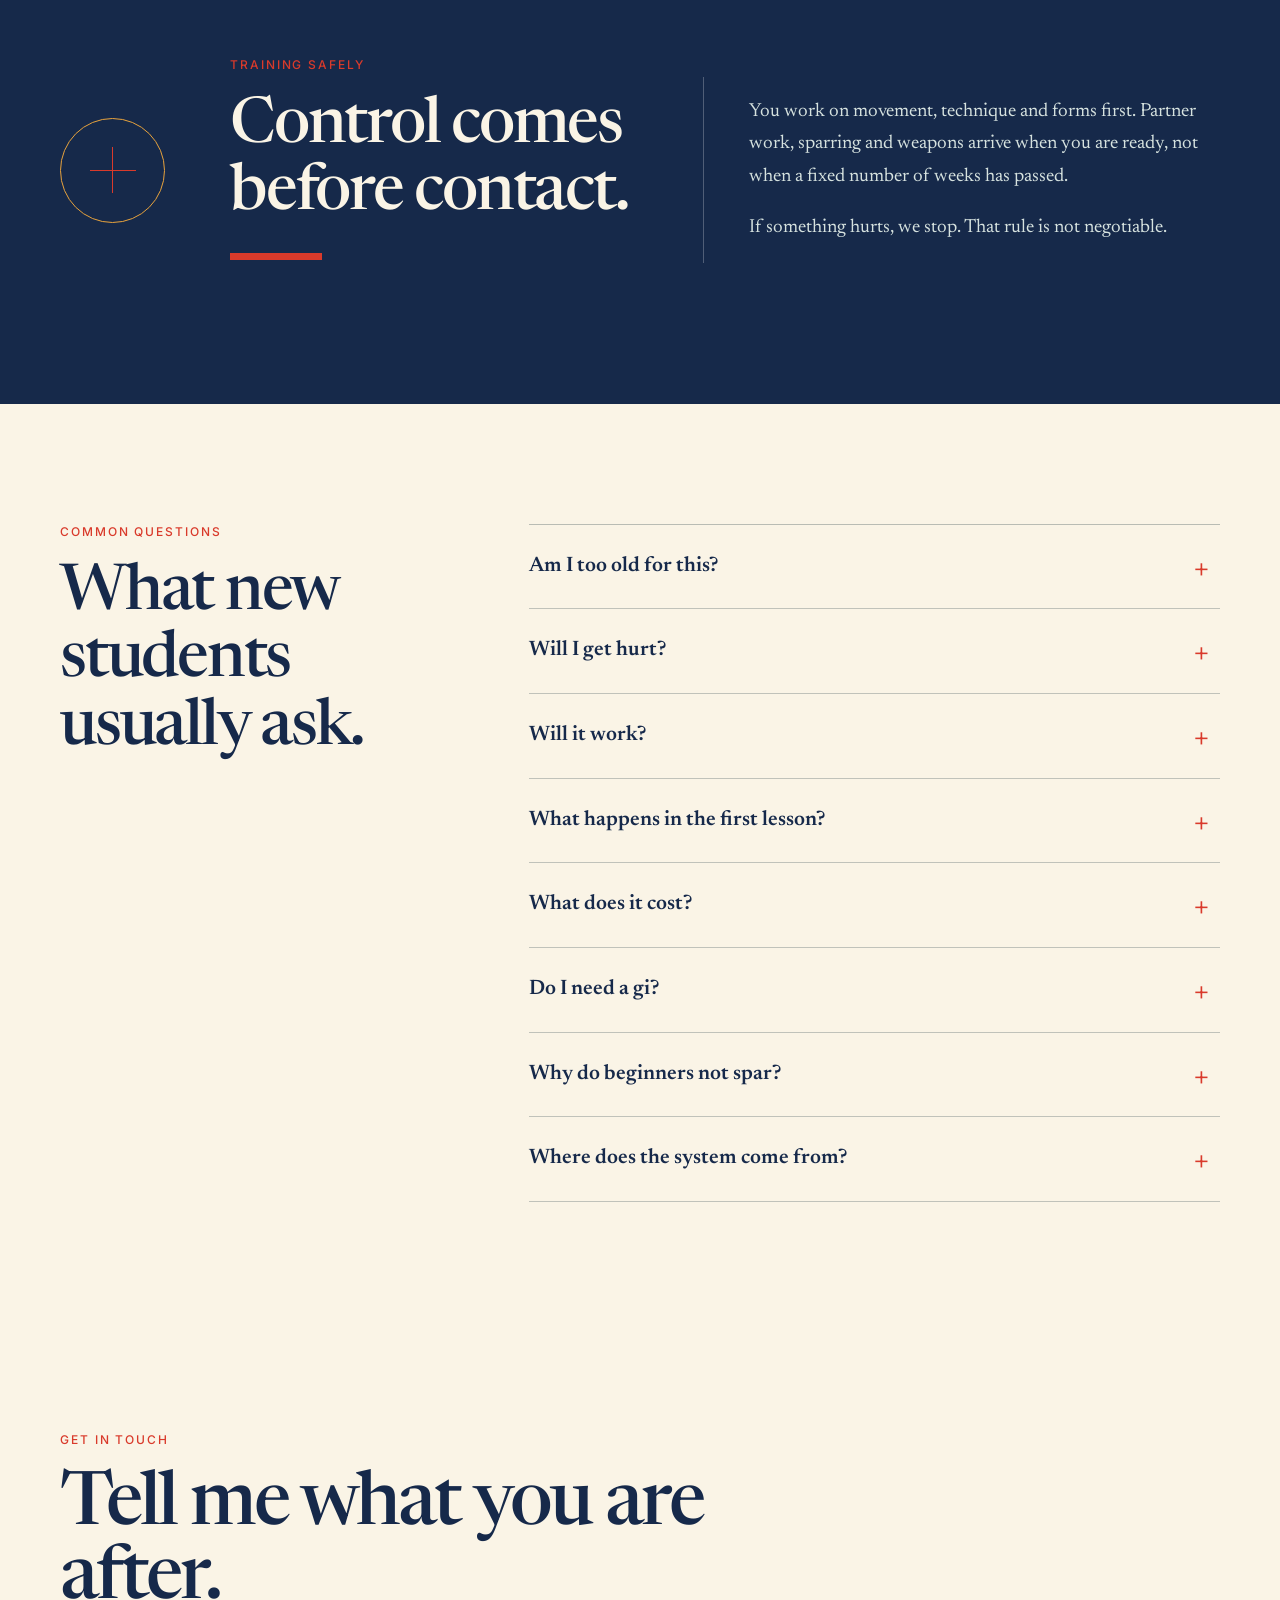
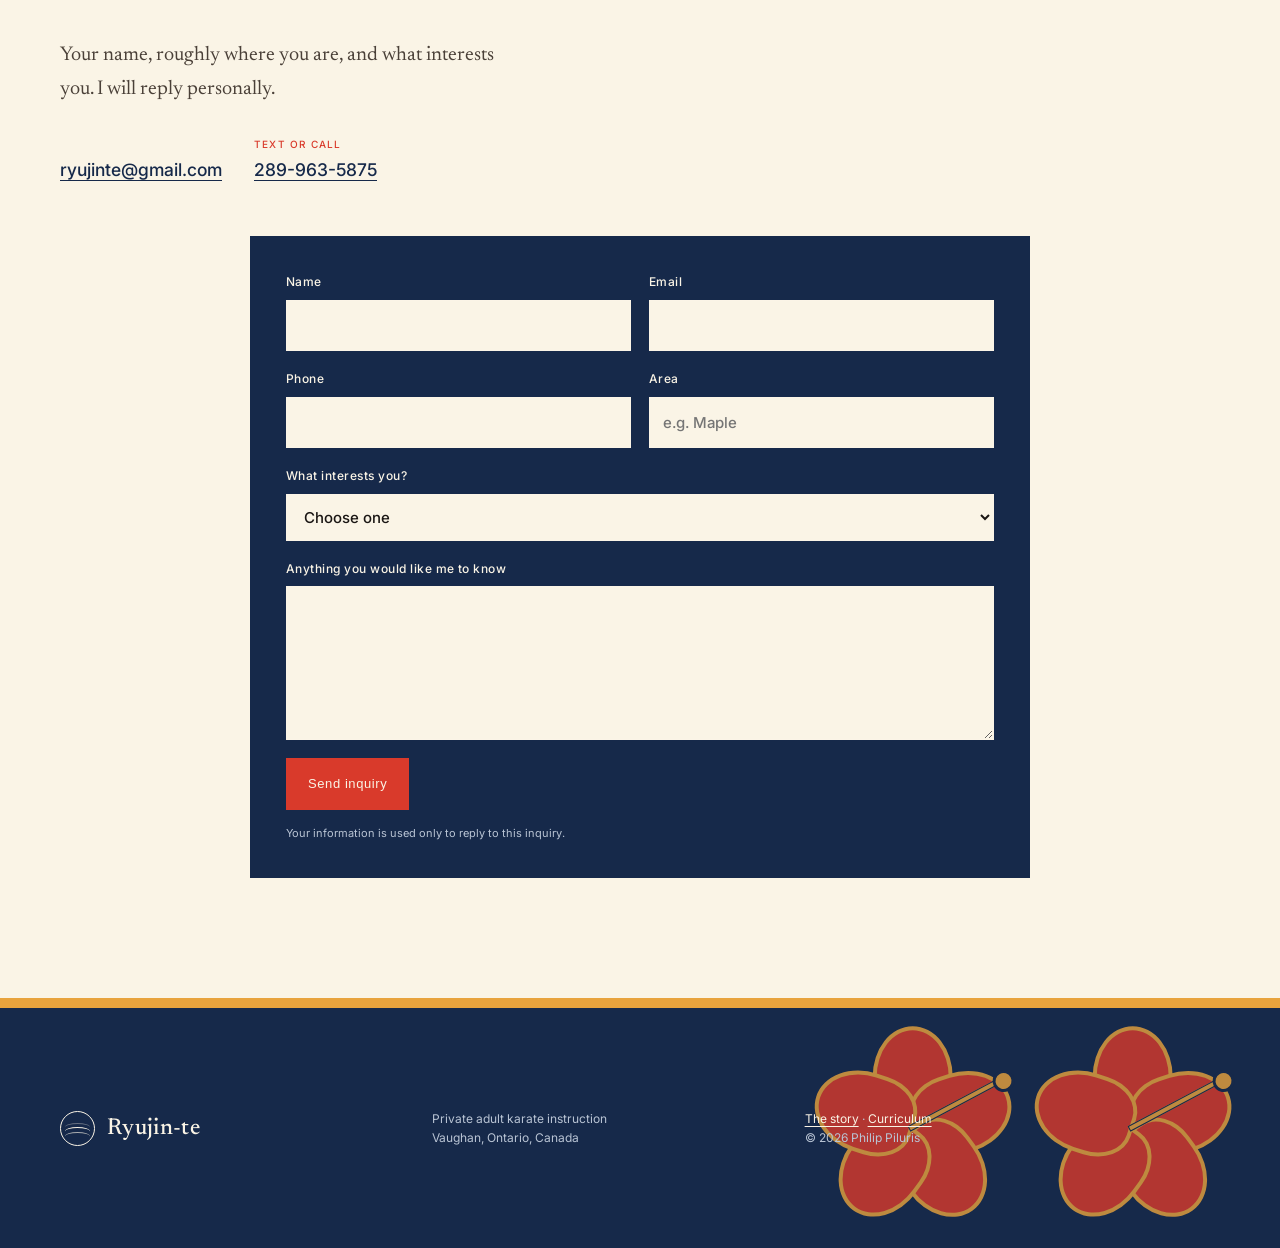
==== commit 5406ed15: "Bingata update" ====
--- a/index.html
+++ b/index.html
@@ -3,7 +3,7 @@
   <head>
     <meta charset="utf-8" />
     <meta name="viewport" content="width=device-width, initial-scale=1" />
-    <meta name="theme-color" content="#102c35" />
+    <meta name="theme-color" content="#16294a" />
     <meta name="description" content="Traditional private karate instruction for adults in Vaughan, Ontario. Learn the rare Ryujin-te system one to one with Philip Piluris." />
     <meta property="og:title" content="Ryujin-te | Private adult karate in Vaughan" />
     <meta property="og:description" content="Quiet, exact, demanding traditional karate taught one to one in Vaughan." />
@@ -14,7 +14,7 @@
     <link rel="canonical" href="https://ryujinte.com/" />
     <link rel="preconnect" href="https://fonts.googleapis.com" />
     <link rel="preconnect" href="https://fonts.gstatic.com" crossorigin />
-    <link href="https://fonts.googleapis.com/css2?family=Inter:wght@400;500;600;700;800&amp;family=Newsreader:opsz,wght@6..72,500;6..72,600;6..72,700&amp;display=swap" rel="stylesheet" />
+    <link href="https://fonts.googleapis.com/css2?family=Inter:wght@400;500&amp;family=Newsreader:opsz,wght@6..72,400;6..72,500&amp;display=swap" rel="stylesheet" />
     <link rel="stylesheet" href="styles.css" />
     <title>Ryujin-te | Private adult karate in Vaughan</title>
   </head>
@@ -25,14 +25,15 @@
       <div class="shell header-inner">
         <a class="wordmark" href="#top" aria-label="Ryujin-te home"><span class="wordmark-mark" aria-hidden="true"><i></i></span><span>Ryujin-te</span></a>
         <div class="header-contact">
-          <a class="header-phone" href="#" data-phone-link hidden></a>
+          <span class="header-phone-wrap"><span class="phone-label">Text or call</span><a class="header-phone" href="#" data-phone-link hidden></a></span>
           <button class="nav-toggle" type="button" aria-expanded="false" aria-controls="primary-nav" data-nav-toggle><span></span><span></span><span></span><span class="sr-only">Open navigation</span></button>
         </div>
         <nav id="primary-nav" class="primary-nav" aria-label="Primary navigation" data-nav>
           <a href="#practice">The karate</a>
+          <a href="curriculum.html">Curriculum</a>
+          <a href="#instructor">Instructor</a>
+          <a href="#learn">Lessons</a>
           <a href="story.html">The story</a>
-          <a href="curriculum.html">Curriculum</a>
-          <a href="#learn">Lessons</a>
           <a href="#questions">Questions</a>
           <a class="nav-phone" href="#" data-phone-link hidden></a>
           <a class="nav-cta" href="https://cal.com/philip-piluris-uocpre/free-introduction" data-booking-link>Book an introduction</a>
@@ -50,8 +51,8 @@
             <div class="hero-actions"><a class="button button-primary" href="https://cal.com/philip-piluris-uocpre/free-introduction" data-booking-link>Book a free introduction</a><a class="text-link" href="#practice">See what training involves <span aria-hidden="true">→</span></a></div>
           </div>
           <aside class="hero-aside reveal" aria-label="Ryujin-te at a glance">
-            <p class="aside-label">A complete system</p>
-            <h2>Quietly taught. Seriously practised.</h2>
+            <p class="aside-label">Taught by</p>
+            <h2>Philip Piluris</h2>
             <dl class="at-a-glance">
               <div><dt>Instruction</dt><dd>One to one</dd></div>
               <div><dt>Curriculum</dt><dd>Around 30 empty-hand forms</dd></div>
@@ -65,7 +66,7 @@
 
       <figure class="image-band image-band-motion" data-distributed-image><img src="media/training-01.jpg" alt="Ryujin-te karate demonstrated in motion" data-gallery-image onerror="this.closest('figure').remove()" /></figure>
 
-      <section class="media-section section-ink" aria-labelledby="watch-title" data-video-section hidden>
+      <section class="media-section section-paper" aria-labelledby="watch-title" data-video-section hidden>
         <div class="shell media-grid"><div class="media-copy reveal"><p class="eyebrow">See the practice</p><h2 id="watch-title">One form. Uncut.</h2><p>The karate should be judged by the movement, not the claims around it.</p></div><div class="video-frame reveal" data-video-slot></div></div>
       </section>
 
@@ -82,16 +83,27 @@
             <article class="principle reveal"><span class="principle-number">02</span><h3>Learn the forms</h3><p>The forms hold the system together. Each records a set of principles, gives you something exact to practise, and changes meaning as the rest of the curriculum catches up.</p></article>
             <article class="principle reveal"><span class="principle-number">03</span><h3>Keep going</h3><p>Partner work, grappling, weapons and sparring come later. Behind the beginning is a complete ten-kyu and five-dan curriculum. You will not run out of material.</p></article>
           </div>
-          <div class="training-path reveal" aria-label="Training progression"><div><span>First month</span><strong>Standing, movement, weight transfer and real striking mechanics</strong></div><div><span>First year</span><strong>Two or three forms and the beginnings of the body method</strong></div><div><span>Beyond</span><strong>Partner work, weapons, deeper applications and refinement</strong></div></div>
           <figure class="section-visual technical-crop reveal" data-distributed-image><img src="media/training-02.jpg" alt="Close view of precise Ryujin-te technique" data-gallery-image onerror="this.closest('figure').remove()" /><figcaption>Precision before speed. Structure before force.</figcaption></figure>
           <p class="center-link reveal"><a class="text-link" href="curriculum.html">See the complete training path <span aria-hidden="true">→</span></a></p>
         </div>
       </section>
 
-      <section class="section section-mist floral-band" id="instructor">
+      <div class="floral-divider" aria-hidden="true">
+        <span class="hibiscus hibiscus-left"><i></i><i></i><i></i><i></i><i></i><b></b></span>
+        <span class="divider-stencil"></span>
+        <span class="hibiscus hibiscus-centre"><i></i><i></i><i></i><i></i><i></i><b></b></span>
+        <span class="divider-stencil"></span>
+        <span class="hibiscus hibiscus-right"><i></i><i></i><i></i><i></i><i></i><b></b></span>
+      </div>
+
+      <section class="section timeline-section section-paper" aria-labelledby="timeline-title">
+        <div class="shell"><div class="section-heading reveal"><p class="eyebrow">The path</p><h2 id="timeline-title">A beginning, not a deadline.</h2></div><div class="training-path reveal" aria-label="Training progression"><div><span>01 · First month</span><strong>Standing, movement, weight transfer and real striking mechanics</strong></div><div><span>02 · First year</span><strong>Two or three forms and the beginnings of the body method</strong></div><div><span>03 · Beyond</span><strong>Partner work, weapons, deeper applications and refinement</strong></div></div></div>
+      </section>
+
+      <section class="section section-ink instructor-band" id="instructor">
         <div class="shell instructor-grid" data-instructor-grid>
-          <div class="portrait-frame reveal" data-portrait><img src="media/philip-piluris.jpg" alt="Philip Piluris, instructor of Ryujin-te" data-portrait-image onerror="this.closest('[data-portrait]').remove();document.querySelector('[data-instructor-grid]').classList.add('no-portrait')" /></div>
-          <div class="instructor-copy reveal">
+          <div class="portrait-wrap"><span class="hibiscus instructor-bloom" aria-hidden="true"><i></i><i></i><i></i><i></i><i></i><b></b></span><div class="portrait-frame reveal" data-portrait><img src="media/philip-piluris.jpg" alt="Philip Piluris, instructor of Ryujin-te" data-portrait-image onerror="this.closest('[data-portrait]').remove();document.querySelector('[data-instructor-grid]').classList.add('no-portrait')" /></div></div>
+          <div class="instructor-copy inverse-copy reveal">
             <p class="eyebrow">Your instructor</p><h2>I am Philip.</h2>
             <p>I have trained in karate for about twenty years and hold fifth dan in Ryujin-te. It is the system my teacher handed on to me, and as far as I know I am the only person still practising it.</p>
             <p>I have taught people from four years old into their nineties. For now, Ryujin-te instruction is for adults and is taught one to one.</p>
@@ -100,8 +112,6 @@
           </div>
         </div>
       </section>
-
-      <figure class="image-band image-band-environment" data-distributed-image><img src="media/training-03.jpg" alt="Ryujin-te practised outdoors in open space" data-gallery-image onerror="this.closest('figure').remove()" /></figure>
 
       <section class="section section-paper" id="learn">
         <div class="shell">
@@ -116,7 +126,7 @@
 
       <section class="section safety-section"><div class="shell safety-grid"><div class="safety-mark reveal" aria-hidden="true"><span></span></div><div class="section-heading inverse reveal"><p class="eyebrow">Training safely</p><h2>Control comes before contact.</h2></div><div class="safety-copy reveal"><p>You work on movement, technique and forms first. Partner work, sparring and weapons arrive when you are ready, not when a fixed number of weeks has passed.</p><p>If something hurts, we stop. That rule is not negotiable.</p></div></div></section>
 
-      <section class="section section-mist" id="questions">
+      <section class="section section-paper" id="questions">
         <div class="shell faq-layout">
           <div class="section-heading reveal"><p class="eyebrow">Common questions</p><h2>What new students usually ask.</h2></div>
           <div class="faq-list reveal">
@@ -133,8 +143,8 @@
       </section>
 
       <section class="contact-section" id="contact">
-        <div class="shell contact-grid">
-          <div class="reveal"><p class="eyebrow">Get in touch</p><h2>Tell me what you are after.</h2><p class="contact-intro">Your name, roughly where you are, and what interests you. I will reply personally.</p><p><a class="button button-light" href="https://cal.com/philip-piluris-uocpre/free-introduction" data-booking-link>Book a free introduction</a></p><div class="direct-contact"><a href="mailto:ryujinte@gmail.com">ryujinte@gmail.com</a><a href="#" data-phone-link hidden></a></div></div>
+        <div class="shell contact-heading reveal"><p class="eyebrow">Get in touch</p><h2>Tell me what you are after.</h2><p class="contact-intro">Your name, roughly where you are, and what interests you. I will reply personally.</p><div class="direct-contact"><a href="mailto:ryujinte@gmail.com">ryujinte@gmail.com</a><span class="phone-contact"><strong>Text or call</strong><a href="#" data-phone-link hidden></a></span></div></div>
+        <div class="shell contact-grid contact-form-grid" data-contact-grid>
           <form class="contact-form reveal" action="https://formsubmit.co/ryujinte@gmail.com" method="POST">
             <input type="hidden" name="_subject" value="New Ryujin-te website inquiry" /><input type="hidden" name="_template" value="table" /><input type="hidden" name="_next" value="https://ryujinte.com/thanks.html" /><input type="hidden" name="_captcha" value="false" /><input type="text" name="_honey" class="form-honeypot" tabindex="-1" autocomplete="off" aria-hidden="true" />
             <div class="form-row"><label>Name<input type="text" name="name" autocomplete="name" required /></label><label>Email<input type="email" name="email" autocomplete="email" required /></label></div>
@@ -144,11 +154,12 @@
             <button class="button button-light" type="submit">Send inquiry</button>
             <p class="form-note">Your information is used only to reply to this inquiry.</p>
           </form>
+          <figure class="contact-environment reveal" data-distributed-image><img src="media/training-03.jpg" alt="Ryujin-te practised outdoors in open space" data-gallery-image onerror="this.closest('figure').remove();document.querySelector('[data-contact-grid]').classList.add('no-contact-image')" /></figure>
         </div>
       </section>
     </main>
 
-    <footer class="site-footer floral-footer"><div class="shell footer-grid"><a class="wordmark footer-wordmark" href="#top"><span class="wordmark-mark" aria-hidden="true"><i></i></span><span>Ryujin-te</span></a><p>Private adult karate instruction<br />Vaughan, Ontario, Canada</p><p>© <span data-year>2026</span> Philip Piluris · <a href="story.html">The story</a> · <a href="curriculum.html">Curriculum</a></p></div></footer>
+    <footer class="site-footer floral-footer"><div class="footer-florals" aria-hidden="true"><span class="hibiscus"><i></i><i></i><i></i><i></i><i></i><b></b></span><span class="hibiscus"><i></i><i></i><i></i><i></i><i></i><b></b></span></div><div class="shell footer-grid"><a class="wordmark footer-wordmark" href="#top"><span class="wordmark-mark" aria-hidden="true"><i></i></span><span>Ryujin-te</span></a><p>Private adult karate instruction<br />Vaughan, Ontario, Canada</p><p><a href="story.html">The story</a> · <a href="curriculum.html">Curriculum</a><br />© <span data-year>2026</span> Philip Piluris</p></div></footer>
     <script src="site-config.js"></script><script src="media-config.js"></script><script src="script.js" defer></script>
   </body>
 </html>
--- a/styles.css
+++ b/styles.css
@@ -1,20 +1,22 @@
 :root {
-  --ink: #102c35;
-  --ink-deep: #0b222a;
-  --sea: #234f57;
-  --sea-light: #8db3ae;
-  --copper: #c1462f;
-  --paper: #f6f3ec;
-  --paper-deep: #e9e2d7;
-  --mist: #eee9df;
-  --white: #fbf9f4;
-  --text: #1a1f22;
-  --muted: #6b7a80;
-  --line: rgba(16, 44, 53, 0.16);
+  --ink: #16294a;
+  --ink-deep: #101e37;
+  --sea: #2e7d64;
+  --sea-light: #b9c4d4;
+  --copper: #d93a2b;
+  --saffron: #e8a33d;
+  --jade: #2e7d64;
+  --paper: #faf4e6;
+  --paper-deep: #eee2ca;
+  --mist: #f2ead8;
+  --white: #faf4e6;
+  --text: #1a1614;
+  --muted: #4a4038;
+  --line: rgba(22, 41, 74, 0.18);
   --serif: Newsreader, "Palatino Linotype", Palatino, Georgia, serif;
   --sans: Inter, ui-sans-serif, -apple-system, BlinkMacSystemFont, "Segoe UI", sans-serif;
   --shell: min(1160px, calc(100vw - 40px));
-  --shadow: 0 24px 70px rgba(9, 29, 36, 0.12);
+  --shadow: 0 24px 70px rgba(22, 41, 74, 0.16);
 }
 
 * { box-sizing: border-box; }
@@ -29,7 +31,7 @@
 .skip-link:focus { top: 16px; }
 
 .site-header { position: fixed; inset: 0 0 auto; z-index: 100; border-bottom: 1px solid transparent; transition: background .25s ease, border-color .25s ease, box-shadow .25s ease; }
-.site-header.scrolled { background: rgba(246,243,236,.96); border-color: var(--line); box-shadow: 0 10px 35px rgba(9,29,36,.07); backdrop-filter: blur(15px); }
+.site-header.scrolled { background: rgba(250,244,230,.96); border-color: var(--line); box-shadow: 0 10px 35px rgba(22,41,74,.08); backdrop-filter: blur(15px); }
 .header-inner { min-height: 82px; display: flex; align-items: center; justify-content: space-between; gap: 32px; }
 .header-contact { display: flex; align-items: center; gap: 16px; }
 .header-phone { color: var(--ink); font-size: 13px; font-weight: 800; text-decoration-color: var(--copper); text-underline-offset: 4px; }
@@ -39,9 +41,9 @@
 .wordmark-mark::before { bottom: 9px; }
 .wordmark-mark::after { bottom: 4px; opacity: .65; }
 .wordmark-mark i { bottom: 14px; opacity: .35; }
-.primary-nav { display: flex; align-items: center; gap: clamp(16px, 2vw, 28px); }
-.primary-nav a { color: var(--ink); font-size: 13px; font-weight: 700; letter-spacing: .04em; text-decoration: none; }
-.nav-phone { text-decoration: underline !important; text-decoration-color: var(--copper) !important; text-underline-offset: 4px; }
+.primary-nav { display: flex; align-items: center; gap: clamp(10px, 1.2vw, 18px); }
+.primary-nav a { color: var(--ink); font-size: 12px; font-weight: 500; letter-spacing: .025em; text-decoration: none; }
+.nav-phone { display: none; text-decoration: underline !important; text-decoration-color: var(--copper) !important; text-underline-offset: 4px; }
 .primary-nav a:not(.nav-cta) { position: relative; padding-block: 10px; }
 .primary-nav a:not(.nav-cta)::after { content: ""; position: absolute; left: 0; right: 100%; bottom: 5px; height: 1px; background: var(--copper); transition: right .2s ease; }
 .primary-nav a:hover::after, .primary-nav a:focus-visible::after { right: 0; }
@@ -52,7 +54,7 @@
 
 .hero { position: relative; min-height: 790px; padding: 185px 0 90px; overflow: hidden; background: var(--paper); }
 .hero::before { display: none; }
-.hero-current { position: absolute; right: -80px; bottom: 110px; width: 58%; height: 220px; opacity: .35; background: repeating-radial-gradient(ellipse at 80% 100%, transparent 0 19px, rgba(37,97,106,.25) 20px 21px, transparent 22px 40px); transform: rotate(-5deg); }
+.hero-current { display: none; }
 .hero-grid { position: relative; display: grid; grid-template-columns: minmax(0,1.55fr) minmax(310px,.65fr); gap: 90px; align-items: end; }
 .eyebrow { margin: 0 0 22px; color: var(--copper); font-size: 12px; font-weight: 800; letter-spacing: .16em; line-height: 1.3; text-transform: uppercase; }
 h1, h2, h3 { margin-top: 0; color: var(--ink); }
@@ -83,11 +85,11 @@
 .status-strip p { margin: 0; color: #53666a; font-size: 14px; }
 .status-dot { flex: 0 0 auto; width: 9px; height: 9px; margin-top: 7px; border-radius: 50%; background: var(--copper); box-shadow: 0 0 0 6px rgba(180,104,69,.12); }
 
-.trust-bar { padding: 19px 0; background: var(--ink); color: #dbe6e3; border-bottom: 1px solid rgba(255,255,255,.12); }
+.trust-bar { padding: 21px 0; background: var(--paper); color: var(--ink); border-top: 4px solid var(--copper); border-bottom: 4px solid var(--copper); }
 .trust-list { display: flex; align-items: center; justify-content: center; flex-wrap: wrap; gap: 8px 0; }
 .trust-list span { display: inline-flex; align-items: center; font-size: 12px; font-weight: 800; letter-spacing: .035em; white-space: nowrap; }
 .trust-list span:not(:last-child)::after { content: "·"; margin: 0 15px; color: var(--copper); font-size: 18px; font-weight: 400; }
-.trust-copy { margin: 0; color: var(--white); font-family: var(--serif); font-size: clamp(18px,2vw,23px); font-weight: 600; text-align: center; }
+.trust-copy { margin: 0; color: var(--ink); font-family: var(--serif); font-size: clamp(18px,2vw,23px); font-weight: 500; text-align: center; }
 
 .media-section { padding: 95px 0; }
 .media-grid { display: grid; grid-template-columns: .72fr 1.28fr; gap: 80px; align-items: center; }
@@ -95,7 +97,7 @@
 .media-copy > p:last-child { color: #b9cbc7; }
 .video-frame { position: relative; aspect-ratio: 16 / 9; overflow: hidden; background: #06151a; border: 1px solid rgba(255,255,255,.18); box-shadow: 0 28px 70px rgba(0,0,0,.25); }
 .video-frame iframe { width: 100%; height: 100%; border: 0; }
-.media-placeholder { position: absolute; inset: 0; display: grid; place-content: center; gap: 8px; padding: 28px; color: #d7e3e0; text-align: center; background: radial-gradient(circle at 50% 40%, rgba(37,97,106,.48), transparent 55%), #0a242c; }
+.media-placeholder { position: absolute; inset: 0; display: grid; place-content: center; gap: 8px; padding: 28px; color: var(--paper); text-align: center; background: var(--ink); }
 .media-placeholder span { font-family: var(--serif); font-size: clamp(22px, 3vw, 34px); }
 .media-placeholder small { color: #91aaa5; font-size: 12px; }
 
@@ -121,13 +123,14 @@
 .training-gallery { display: grid; grid-template-columns: 1.2fr .8fr .8fr; gap: 14px; margin-top: 56px; }
 .training-gallery figure { position: relative; min-height: 330px; margin: 0; overflow: hidden; background: var(--ink); }
 .training-gallery img { position: absolute; z-index: 2; width: 100%; height: 100%; object-fit: cover; }
-.gallery-placeholder { position: absolute; inset: 0; display: grid; place-content: center; gap: 6px; padding: 20px; color: #c8d8d5; text-align: center; background: linear-gradient(145deg, var(--ink), var(--sea)); }
+.gallery-placeholder { position: absolute; inset: 0; display: grid; place-content: center; gap: 6px; padding: 20px; color: var(--paper); text-align: center; background: var(--ink); }
 .gallery-placeholder span { font-family: var(--serif); font-size: 20px; }
 .gallery-placeholder small { color: #9fb5b1; font-size: 11px; }
 .training-gallery:empty { display: none; }
 
 .instructor-grid { display: grid; grid-template-columns: minmax(300px,.8fr) minmax(0,1.2fr); gap: 90px; align-items: center; }
 .instructor-grid.no-portrait { grid-template-columns: minmax(0,820px); justify-content: center; }
+.instructor-grid.no-portrait .portrait-wrap { display: none; }
 .portrait-frame { position: relative; min-height: 600px; overflow: hidden; background: var(--ink); box-shadow: var(--shadow); }
 .portrait-frame img { position: absolute; z-index: 2; width: 100%; height: 100%; object-fit: cover; }
 .portrait-placeholder { position: absolute; }
@@ -427,3 +430,105 @@
   .part-number { font-size: 60px; }
   .story-beat { font-size: 21px; }
 }
+
+/* Bingata revision — bold colour blocks, flat floral forms, no text on pattern */
+h1, h2, h3, .wordmark, .button, .text-link, .eyebrow, .aside-label, .at-a-glance dt, .at-a-glance dd, .offer-kicker, .contact-form label { font-weight: 500; }
+.header-phone-wrap { display: grid; gap: 1px; text-align: right; line-height: 1.15; }
+.phone-label { color: var(--muted); font-size: 9px; font-weight: 500; letter-spacing: .1em; text-transform: uppercase; }
+.header-phone { font-weight: 500; }
+.image-band img, .section-visual img { filter: saturate(1.08) contrast(1.02) sepia(.04); }
+.media-section.section-paper .media-copy h2 { color: var(--ink); }
+.media-section.section-paper .media-copy > p:last-child { color: var(--muted); }
+.media-section.section-paper .video-frame { border-color: var(--line); box-shadow: var(--shadow); }
+.principle-number { display: block; color: var(--saffron); font-size: clamp(54px,6vw,82px); font-weight: 500; line-height: .8; }
+.principle h3 { margin-top: 55px; }
+.timeline-section .section-heading { margin-bottom: 40px; }
+.training-path span { color: var(--saffron); font-family: var(--serif); font-size: clamp(24px,3vw,38px); font-weight: 500; letter-spacing: 0; text-transform: none; }
+.training-path div { border-top: 3px solid var(--copper); }
+.training-path div + div { border-left-color: var(--copper); }
+
+.floral-band::before, .floral-footer::before { display: none; }
+.hibiscus { position: relative; display: block; width: 150px; height: 150px; flex: 0 0 auto; }
+.hibiscus i { position: absolute; left: 50%; top: 50%; width: 42%; height: 53%; background: var(--copper); border: 4px solid var(--saffron); border-radius: 58% 58% 45% 45%; transform-origin: 50% 100%; }
+.hibiscus i:nth-child(1) { transform: translate(-50%,-100%) rotate(0deg); }
+.hibiscus i:nth-child(2) { transform: translate(-50%,-100%) rotate(72deg); }
+.hibiscus i:nth-child(3) { transform: translate(-50%,-100%) rotate(144deg); }
+.hibiscus i:nth-child(4) { transform: translate(-50%,-100%) rotate(216deg); }
+.hibiscus i:nth-child(5) { transform: translate(-50%,-100%) rotate(288deg); }
+.hibiscus b { position: absolute; z-index: 3; left: 48%; top: 49%; width: 58%; height: 6px; background: var(--saffron); border: 1px solid var(--ink); transform: rotate(-28deg); transform-origin: left center; }
+.hibiscus b::after { content: ""; position: absolute; right: -7px; top: -7px; width: 16px; height: 16px; border: 3px solid var(--ink); border-radius: 50%; background: var(--saffron); }
+.floral-divider { min-height: 230px; display: flex; align-items: center; justify-content: center; gap: clamp(20px,5vw,80px); padding: 34px max(20px,5vw); overflow: hidden; background: var(--ink); border-block: 10px solid var(--saffron); }
+.floral-divider .hibiscus { width: clamp(105px,12vw,165px); height: clamp(105px,12vw,165px); }
+.divider-stencil { width: clamp(30px,6vw,80px); height: clamp(30px,6vw,80px); border: 8px solid var(--jade); outline: 5px solid var(--saffron); transform: rotate(45deg); }
+
+.instructor-band { position: relative; overflow: hidden; background: var(--ink); }
+.instructor-band .instructor-copy h2, .instructor-band .instructor-copy p, .instructor-band .text-link { color: var(--paper); }
+.instructor-band .instructor-copy .eyebrow { color: var(--saffron); }
+.portrait-wrap { position: relative; min-width: 0; }
+.portrait-wrap .portrait-frame { position: relative; z-index: 2; }
+.instructor-bloom { position: absolute; z-index: 1; width: 360px; height: 360px; left: -160px; bottom: -120px; }
+.instructor-bloom i { border-width: 7px; }
+
+.safety-section { background: var(--ink); }
+.safety-section .section-heading h2::after { content: ""; display: block; width: 92px; height: 7px; margin-top: 24px; background: var(--copper); }
+.safety-mark { border-color: var(--saffron); }
+.safety-mark::before, .safety-mark::after { background: var(--copper); }
+
+.contact-section { padding: 110px 0 120px; background: var(--paper); color: var(--text); }
+.contact-heading { margin-bottom: 52px; }
+.contact-heading h2 { max-width: 780px; margin-bottom: 20px; color: var(--ink); font-family: var(--serif); font-size: clamp(45px,6vw,74px); font-weight: 500; letter-spacing: -.04em; line-height: 1; }
+.contact-intro { color: var(--muted); }
+.direct-contact { display: flex; flex-wrap: wrap; align-items: end; gap: 18px 32px; }
+.direct-contact a { color: var(--ink); font-weight: 500; }
+.phone-contact { display: grid; gap: 2px; }
+.phone-contact strong { color: var(--copper); font-size: 10px; font-weight: 500; letter-spacing: .12em; text-transform: uppercase; }
+.contact-form-grid { grid-template-columns: 1.08fr .92fr; gap: 34px; align-items: stretch; }
+.contact-form-grid.no-contact-image { grid-template-columns: minmax(0,780px); justify-content: center; }
+.contact-form { background: var(--ink); border: 0; }
+.contact-form label { color: var(--paper); }
+.contact-form input, .contact-form select, .contact-form textarea { border-color: rgba(250,244,230,.42); background: var(--paper); color: var(--text); }
+.contact-form input:focus, .contact-form select:focus, .contact-form textarea:focus { border-color: var(--saffron); box-shadow: 0 0 0 3px rgba(232,163,61,.28); }
+.contact-form .button { background: var(--copper); color: var(--paper); }
+.form-note { color: var(--sea-light); }
+.contact-environment { min-height: 100%; margin: 0; overflow: hidden; background: var(--ink); }
+.contact-environment img { width: 100%; height: 100%; min-height: 650px; object-fit: cover; filter: saturate(1.08) contrast(1.02) sepia(.04); }
+
+.site-footer { min-height: 250px; display: grid; align-items: center; background: var(--ink); color: var(--sea-light); border-top: 10px solid var(--saffron); }
+.footer-florals { position: absolute; inset: 0 0 0 auto; width: min(44vw,620px); display: flex; align-items: center; justify-content: flex-end; gap: 28px; padding-right: 4vw; overflow: hidden; opacity: .8; pointer-events: none; }
+.footer-florals .hibiscus { width: clamp(130px,15vw,220px); height: clamp(130px,15vw,220px); }
+.footer-grid { position: relative; z-index: 2; }
+.footer-wordmark, .footer-grid a { color: var(--paper); }
+
+.article-hero, .experienced-section, .ethic-section { background: var(--ink); }
+.article-hero .eyebrow, .experienced-section .eyebrow, .ethic-section .eyebrow { color: var(--saffron); }
+.curriculum-stat > strong, .part-number { color: var(--copper); }
+.road-list li > span { color: var(--saffron); }
+.experienced-grid { border-color: rgba(250,244,230,.22); background: rgba(250,244,230,.22); }
+.experienced-card { background: var(--ink); }
+.curriculum-cta { border-block: 9px solid var(--copper); }
+
+@media (max-width: 1180px) {
+  .header-phone-wrap { display: none; }
+  .primary-nav .nav-phone { display: block; }
+  .primary-nav { gap: 10px; }
+  .primary-nav a { font-size: 11px; }
+}
+
+@media (max-width: 980px) {
+  .header-phone-wrap { display: none; }
+  .primary-nav a { font-size: 15px; }
+  .floral-divider { min-height: 175px; border-block-width: 7px; }
+  .contact-form-grid { grid-template-columns: 1fr; }
+  .contact-environment img { min-height: 420px; }
+  .instructor-bloom { width: 280px; height: 280px; left: -105px; bottom: -85px; }
+}
+
+@media (max-width: 660px) {
+  .floral-divider { gap: 14px; min-height: 140px; padding-inline: 14px; }
+  .floral-divider .hibiscus-centre, .floral-divider .divider-stencil:last-of-type { display: none; }
+  .divider-stencil { border-width: 5px; outline-width: 3px; }
+  .timeline-section .training-path div { border-left: 0; }
+  .contact-environment img { min-height: 330px; }
+  .footer-florals { width: 60vw; opacity: .5; }
+  .footer-florals .hibiscus:last-child { display: none; }
+}
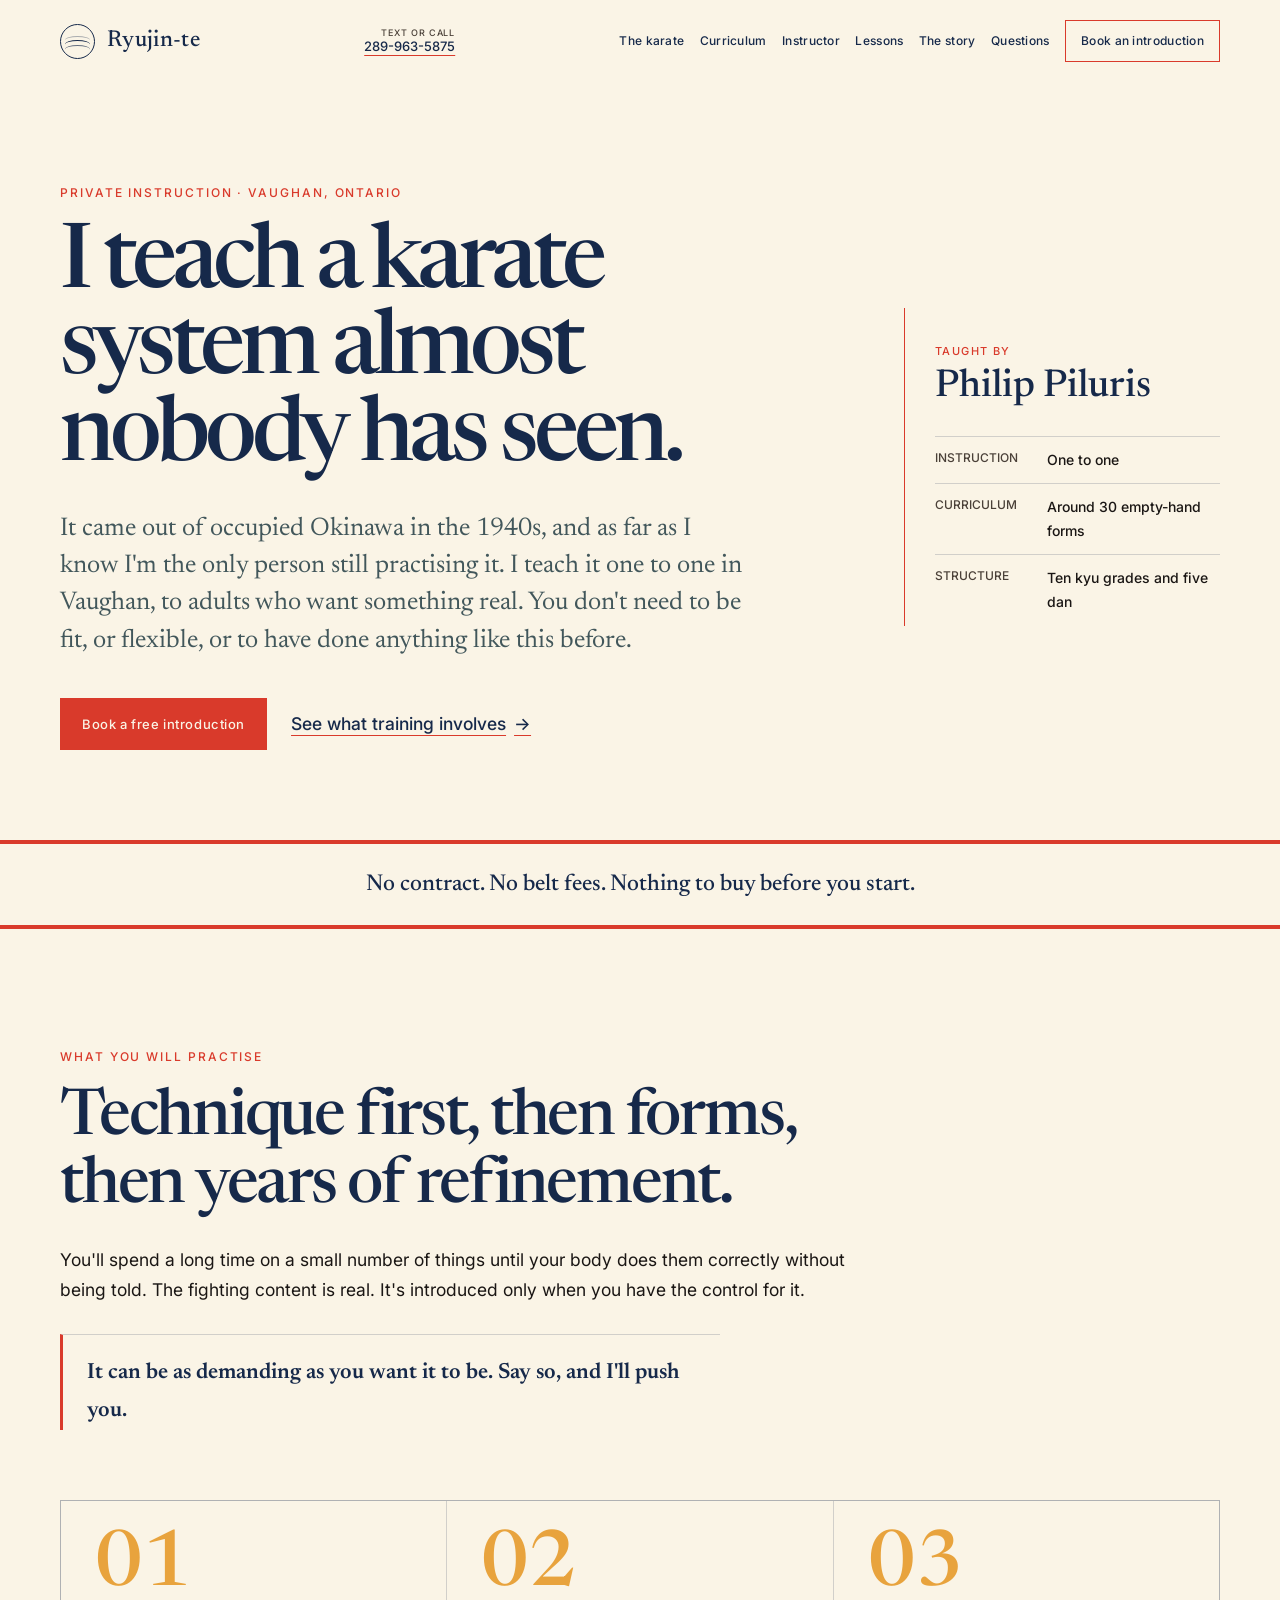
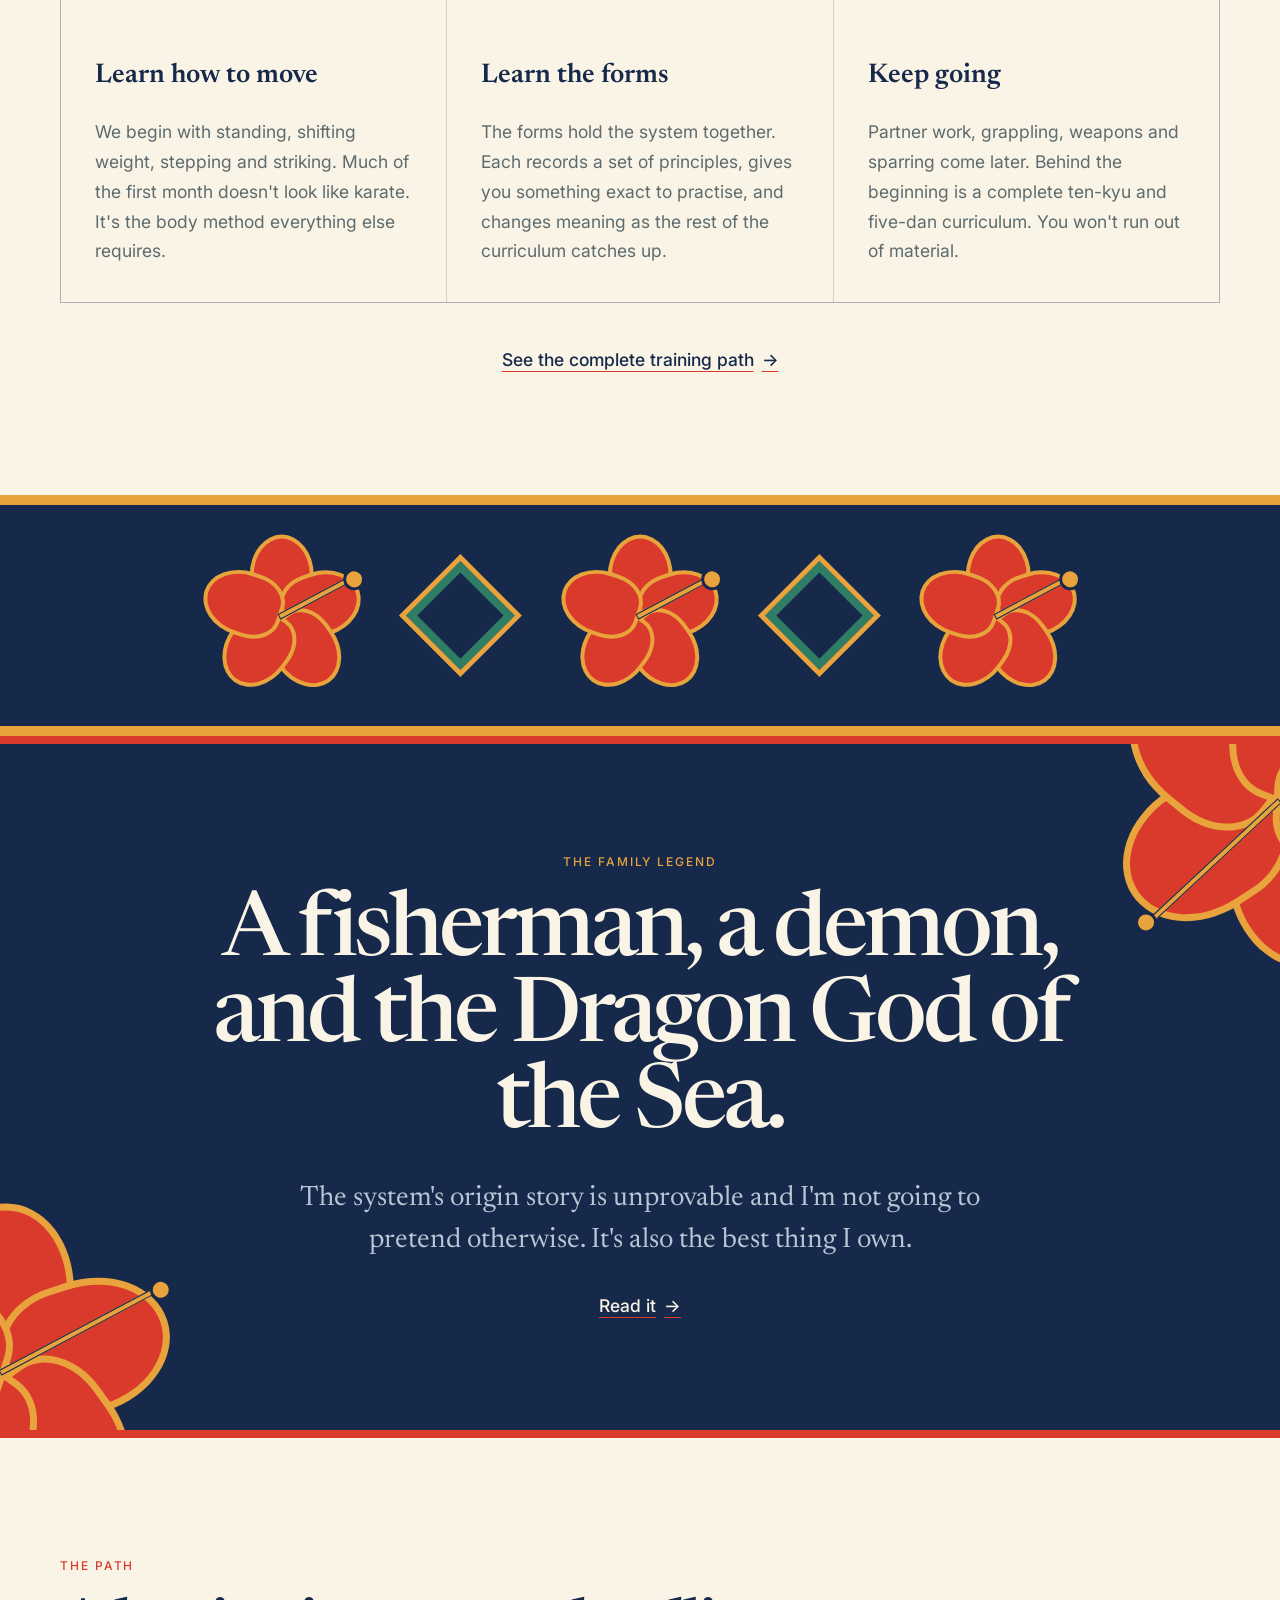
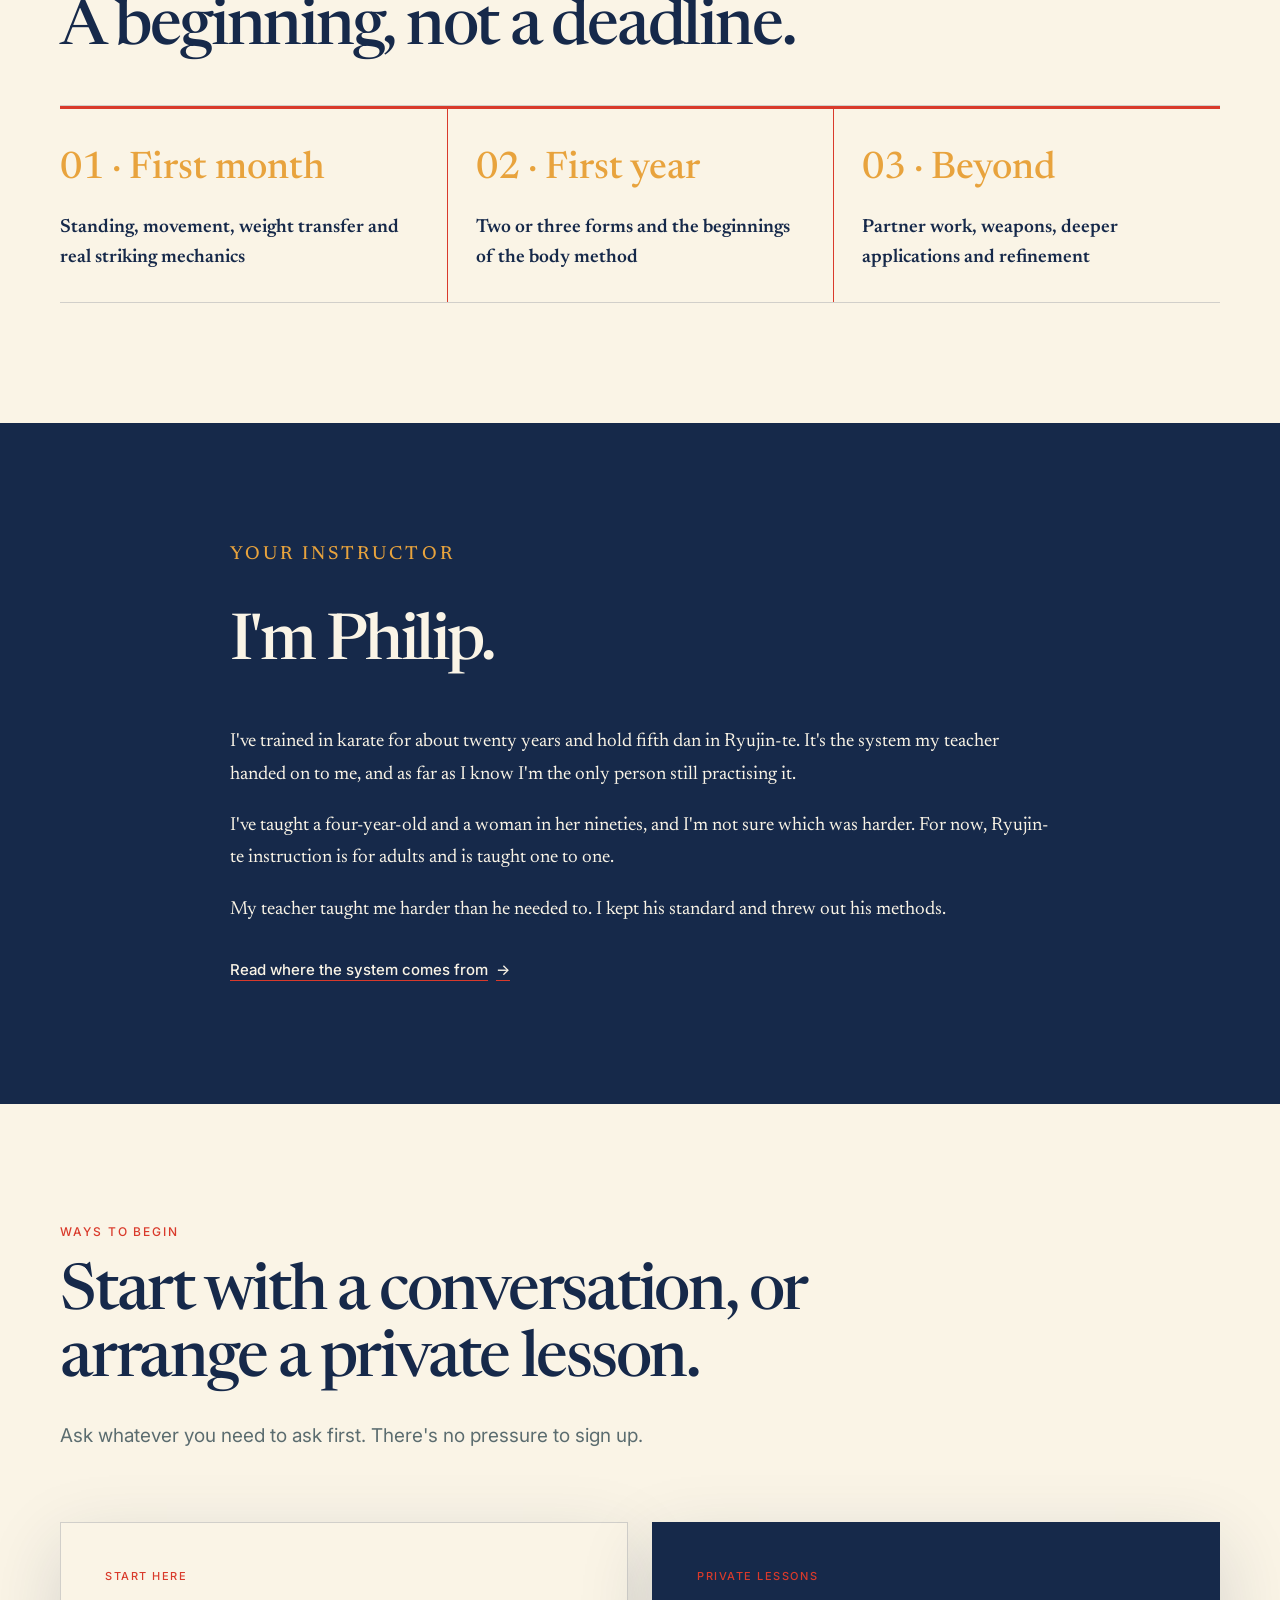
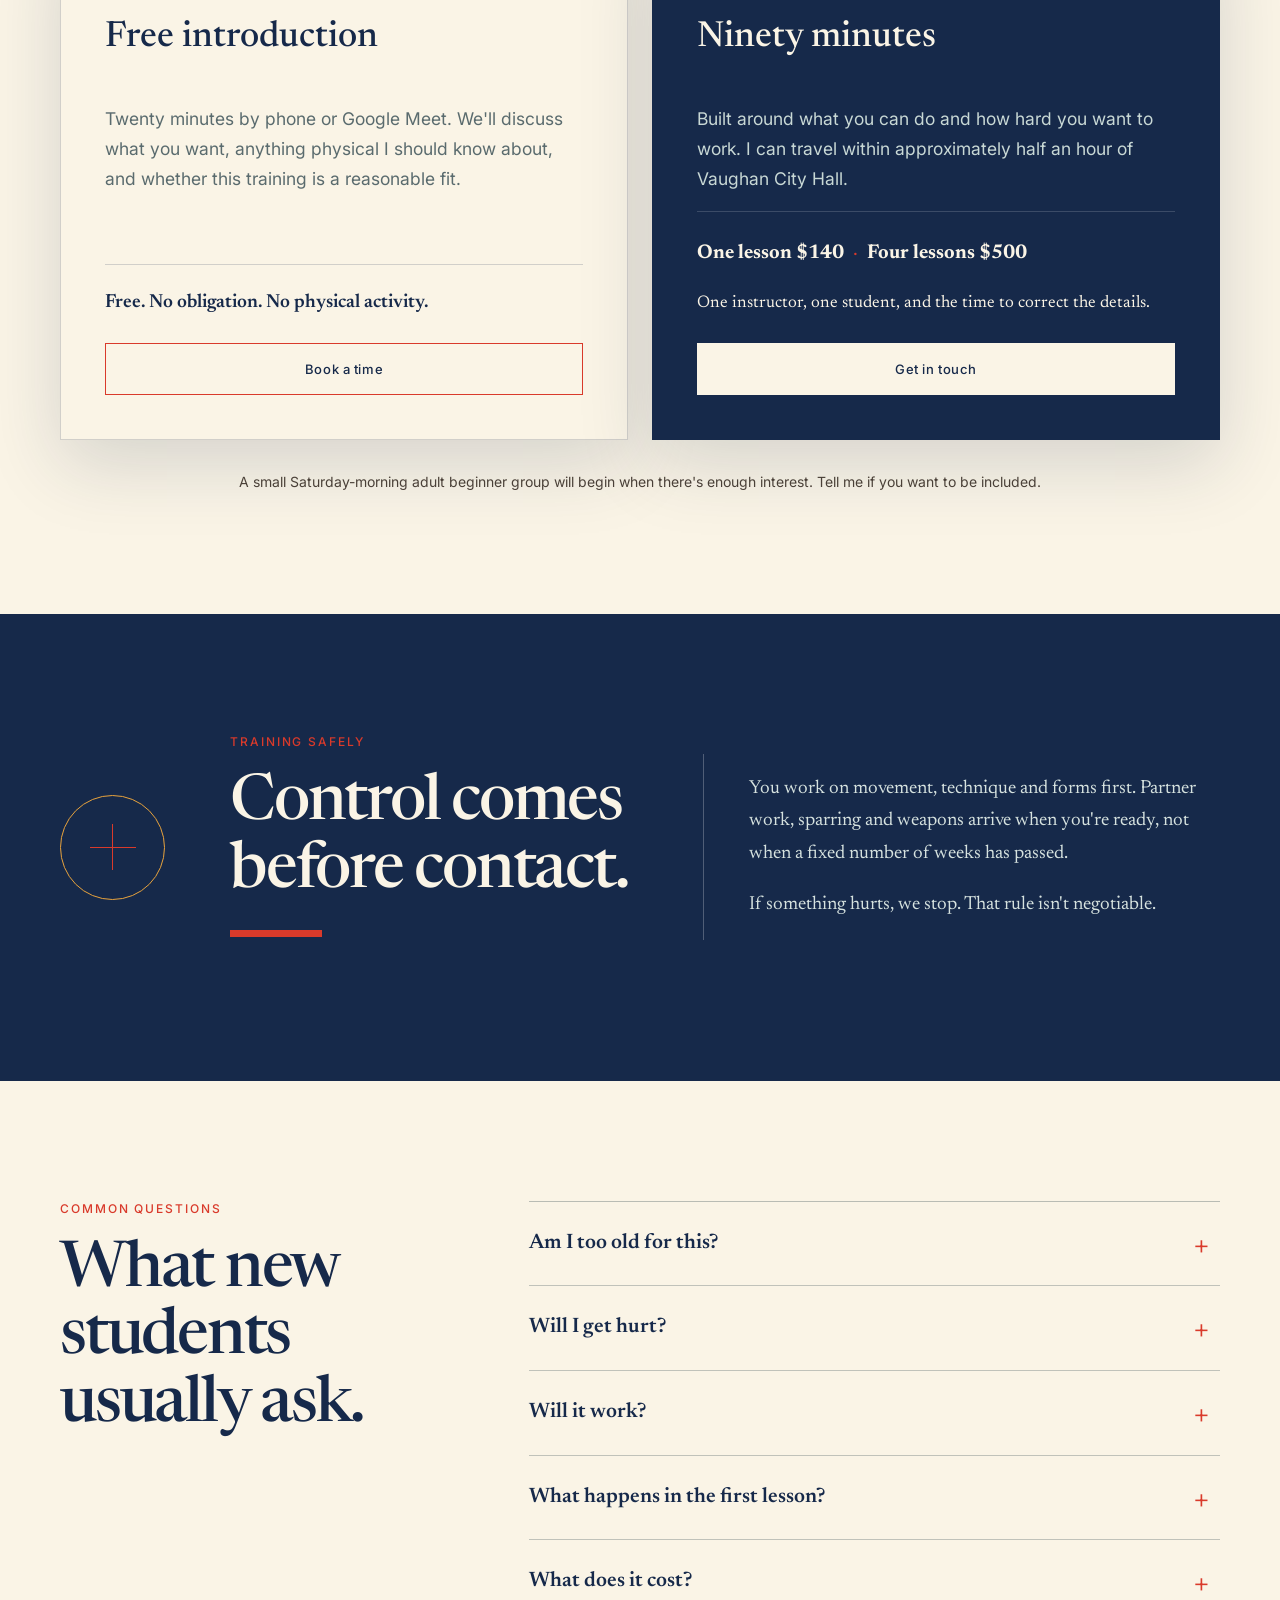
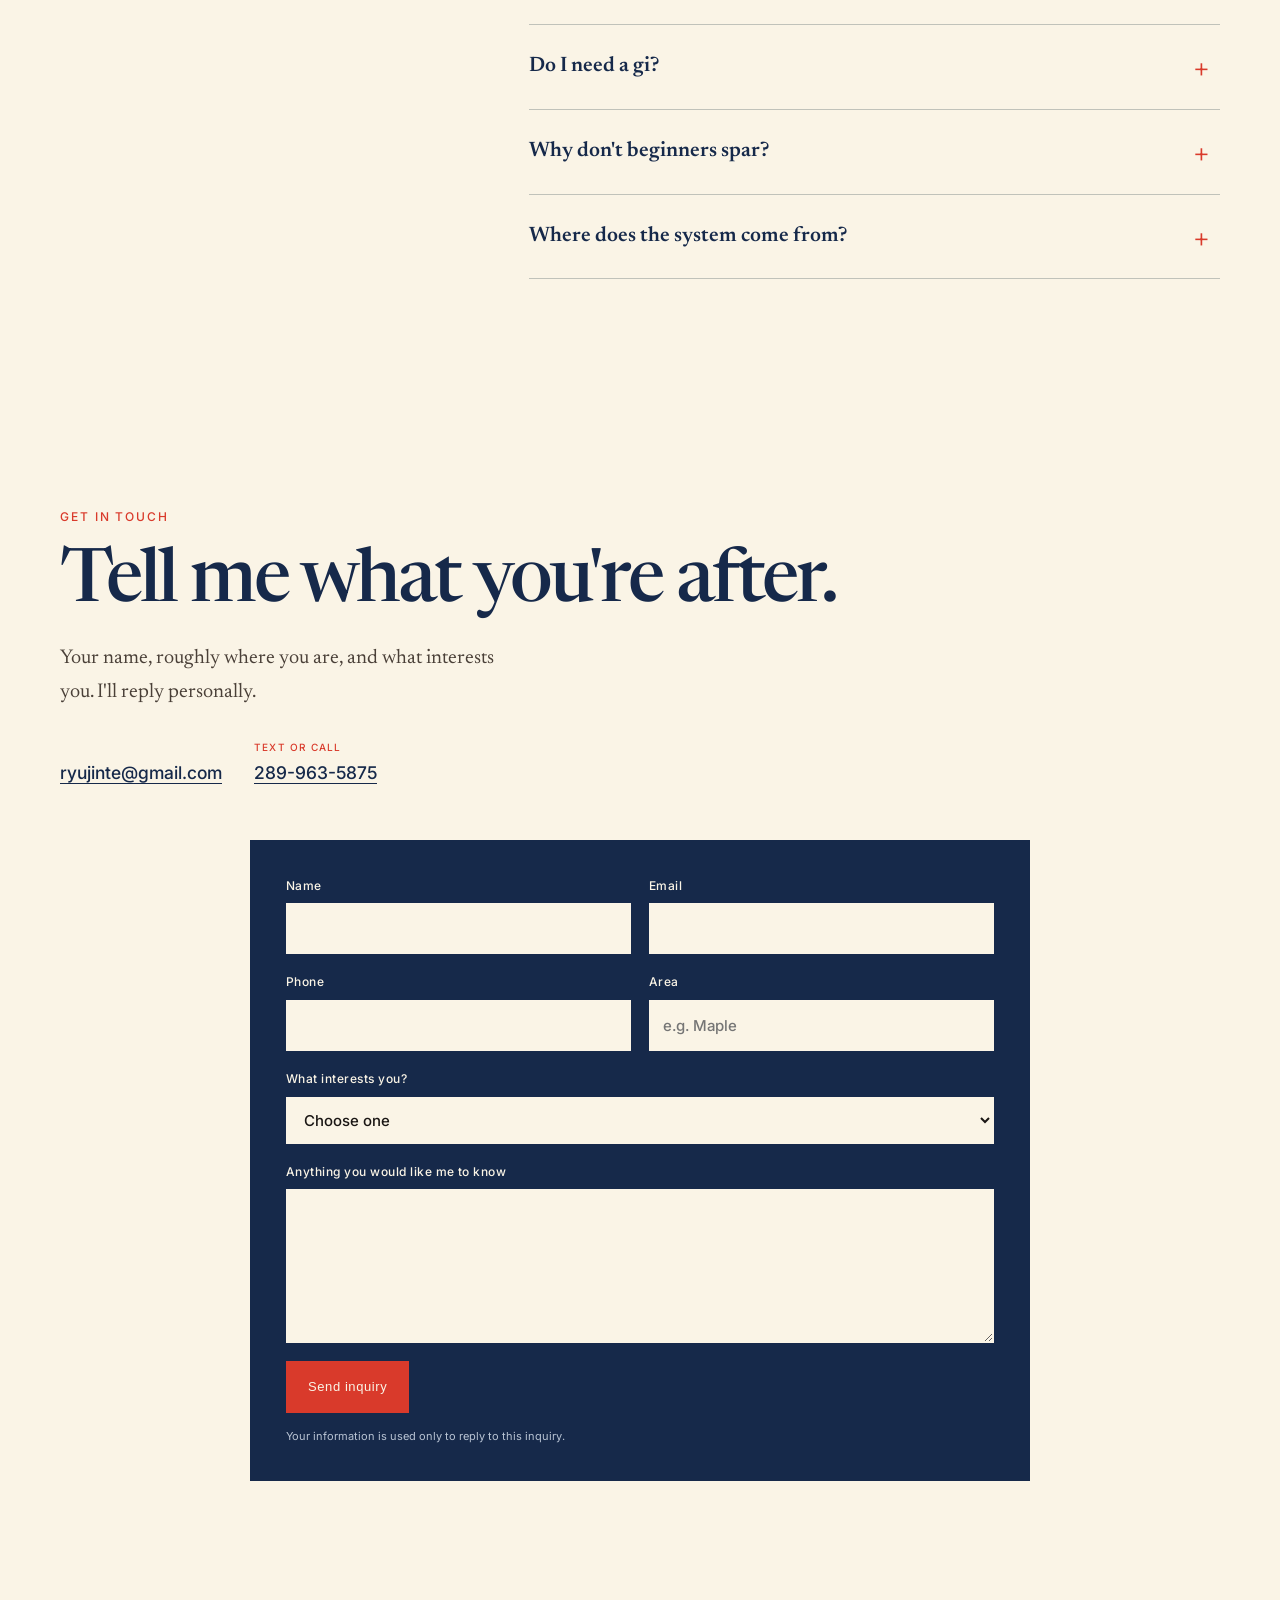
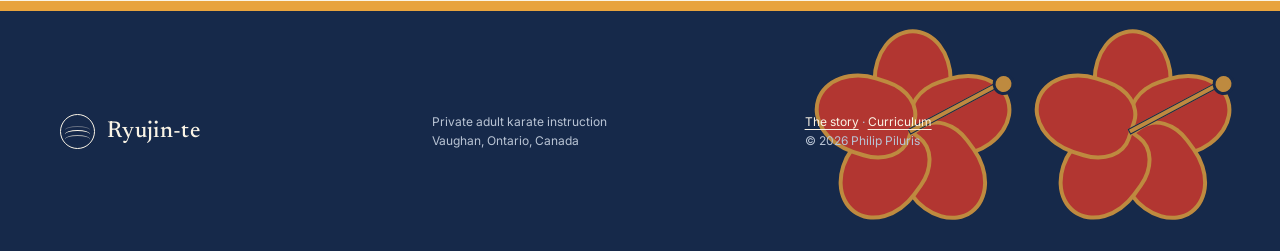
==== commit a8afa582: "Add files via upload" ====
--- a/index.html
+++ b/index.html
@@ -4,9 +4,9 @@
     <meta charset="utf-8" />
     <meta name="viewport" content="width=device-width, initial-scale=1" />
     <meta name="theme-color" content="#16294a" />
-    <meta name="description" content="Traditional private karate instruction for adults in Vaughan, Ontario. Learn the rare Ryujin-te system one to one with Philip Piluris." />
+    <meta name="description" content="A rare traditional karate system taught one to one to adults in Vaughan, Ontario by Philip Piluris." />
     <meta property="og:title" content="Ryujin-te | Private adult karate in Vaughan" />
-    <meta property="og:description" content="Quiet, exact, demanding traditional karate taught one to one in Vaughan." />
+    <meta property="og:description" content="A karate system almost nobody has seen, taught one to one to adults in Vaughan." />
     <meta property="og:type" content="website" />
     <meta property="og:url" content="https://ryujinte.com/" />
     <meta property="og:image" content="https://ryujinte.com/og.png" />
@@ -25,7 +25,7 @@
       <div class="shell header-inner">
         <a class="wordmark" href="#top" aria-label="Ryujin-te home"><span class="wordmark-mark" aria-hidden="true"><i></i></span><span>Ryujin-te</span></a>
         <div class="header-contact">
-          <span class="header-phone-wrap"><span class="phone-label">Text or call</span><a class="header-phone" href="#" data-phone-link hidden></a></span>
+          <span class="header-phone-wrap"><span class="phone-label">Text or call</span><a class="header-phone" href="tel:+12899635875" data-phone-link>289-963-5875</a></span>
           <button class="nav-toggle" type="button" aria-expanded="false" aria-controls="primary-nav" data-nav-toggle><span></span><span></span><span></span><span class="sr-only">Open navigation</span></button>
         </div>
         <nav id="primary-nav" class="primary-nav" aria-label="Primary navigation" data-nav>
@@ -35,7 +35,7 @@
           <a href="#learn">Lessons</a>
           <a href="story.html">The story</a>
           <a href="#questions">Questions</a>
-          <a class="nav-phone" href="#" data-phone-link hidden></a>
+          <a class="nav-phone" href="tel:+12899635875" data-phone-link>289-963-5875</a>
           <a class="nav-cta" href="https://cal.com/philip-piluris-uocpre/free-introduction" data-booking-link>Book an introduction</a>
         </nav>
       </div>
@@ -46,8 +46,8 @@
         <div class="shell hero-grid">
           <div class="hero-copy reveal">
             <p class="eyebrow">Private instruction · Vaughan, Ontario</p>
-            <h1>Traditional karate for adults, in Vaughan.</h1>
-            <p class="hero-lead">I teach one to one. We start with how you move and build from there. You do not need to be fit, flexible, or experienced before you begin.</p>
+            <h1>I teach a karate system almost nobody has seen.</h1>
+            <p class="hero-lead">It came out of occupied Okinawa in the 1940s, and as far as I know I'm the only person still practising it. I teach it one to one in Vaughan, to adults who want something real. You don't need to be fit, or flexible, or to have done anything like this before.</p>
             <div class="hero-actions"><a class="button button-primary" href="https://cal.com/philip-piluris-uocpre/free-introduction" data-booking-link>Book a free introduction</a><a class="text-link" href="#practice">See what training involves <span aria-hidden="true">→</span></a></div>
           </div>
           <aside class="hero-aside reveal" aria-label="Ryujin-te at a glance">
@@ -75,13 +75,13 @@
           <div class="section-heading reveal">
             <p class="eyebrow">What you will practise</p>
             <h2>Technique first, then forms, then years of refinement.</h2>
-            <p>You will spend a long time on a small number of things until your body does them correctly without being told. The fighting content is real. It is introduced only when you have the control for it.</p>
-            <p class="demand-line">It can be as demanding as you want it to be. Say so, and I will push you.</p>
+            <p>You'll spend a long time on a small number of things until your body does them correctly without being told. The fighting content is real. It's introduced only when you have the control for it.</p>
+            <p class="demand-line">It can be as demanding as you want it to be. Say so, and I'll push you.</p>
           </div>
           <div class="principles-grid">
-            <article class="principle reveal"><span class="principle-number">01</span><h3>Learn how to move</h3><p>We begin with standing, shifting weight, stepping and striking. Much of the first month does not look like karate. It is the body method everything else requires.</p></article>
+            <article class="principle reveal"><span class="principle-number">01</span><h3>Learn how to move</h3><p>We begin with standing, shifting weight, stepping and striking. Much of the first month doesn't look like karate. It's the body method everything else requires.</p></article>
             <article class="principle reveal"><span class="principle-number">02</span><h3>Learn the forms</h3><p>The forms hold the system together. Each records a set of principles, gives you something exact to practise, and changes meaning as the rest of the curriculum catches up.</p></article>
-            <article class="principle reveal"><span class="principle-number">03</span><h3>Keep going</h3><p>Partner work, grappling, weapons and sparring come later. Behind the beginning is a complete ten-kyu and five-dan curriculum. You will not run out of material.</p></article>
+            <article class="principle reveal"><span class="principle-number">03</span><h3>Keep going</h3><p>Partner work, grappling, weapons and sparring come later. Behind the beginning is a complete ten-kyu and five-dan curriculum. You won't run out of material.</p></article>
           </div>
           <figure class="section-visual technical-crop reveal" data-distributed-image><img src="media/training-02.jpg" alt="Close view of precise Ryujin-te technique" data-gallery-image onerror="this.closest('figure').remove()" /><figcaption>Precision before speed. Structure before force.</figcaption></figure>
           <p class="center-link reveal"><a class="text-link" href="curriculum.html">See the complete training path <span aria-hidden="true">→</span></a></p>
@@ -96,6 +96,17 @@
         <span class="hibiscus hibiscus-right"><i></i><i></i><i></i><i></i><i></i><b></b></span>
       </div>
 
+      <section class="legend-band" aria-labelledby="legend-title">
+        <span class="hibiscus legend-bloom legend-bloom-left" aria-hidden="true"><i></i><i></i><i></i><i></i><i></i><b></b></span>
+        <div class="shell legend-inner reveal">
+          <p class="eyebrow">The family legend</p>
+          <h2 id="legend-title">A fisherman, a demon, and the Dragon God of the Sea.</h2>
+          <p>The system's origin story is unprovable and I'm not going to pretend otherwise. It's also the best thing I own.</p>
+          <a class="text-link" href="story.html">Read it <span aria-hidden="true">→</span></a>
+        </div>
+        <span class="hibiscus legend-bloom legend-bloom-right" aria-hidden="true"><i></i><i></i><i></i><i></i><i></i><b></b></span>
+      </section>
+
       <section class="section timeline-section section-paper" aria-labelledby="timeline-title">
         <div class="shell"><div class="section-heading reveal"><p class="eyebrow">The path</p><h2 id="timeline-title">A beginning, not a deadline.</h2></div><div class="training-path reveal" aria-label="Training progression"><div><span>01 · First month</span><strong>Standing, movement, weight transfer and real striking mechanics</strong></div><div><span>02 · First year</span><strong>Two or three forms and the beginnings of the body method</strong></div><div><span>03 · Beyond</span><strong>Partner work, weapons, deeper applications and refinement</strong></div></div></div>
       </section>
@@ -104,10 +115,10 @@
         <div class="shell instructor-grid" data-instructor-grid>
           <div class="portrait-wrap"><span class="hibiscus instructor-bloom" aria-hidden="true"><i></i><i></i><i></i><i></i><i></i><b></b></span><div class="portrait-frame reveal" data-portrait><img src="media/philip-piluris.jpg" alt="Philip Piluris, instructor of Ryujin-te" data-portrait-image onerror="this.closest('[data-portrait]').remove();document.querySelector('[data-instructor-grid]').classList.add('no-portrait')" /></div></div>
           <div class="instructor-copy inverse-copy reveal">
-            <p class="eyebrow">Your instructor</p><h2>I am Philip.</h2>
-            <p>I have trained in karate for about twenty years and hold fifth dan in Ryujin-te. It is the system my teacher handed on to me, and as far as I know I am the only person still practising it.</p>
-            <p>I have taught people from four years old into their nineties. For now, Ryujin-te instruction is for adults and is taught one to one.</p>
-            <p>I kept the standard my teacher gave me and discarded the methods that did not belong in a safe modern practice.</p>
+            <p class="eyebrow">Your instructor</p><h2>I'm Philip.</h2>
+            <p>I've trained in karate for about twenty years and hold fifth dan in Ryujin-te. It's the system my teacher handed on to me, and as far as I know I'm the only person still practising it.</p>
+            <p>I've taught a four-year-old and a woman in her nineties, and I'm not sure which was harder. For now, Ryujin-te instruction is for adults and is taught one to one.</p>
+            <p>My teacher taught me harder than he needed to. I kept his standard and threw out his methods.</p>
             <a class="text-link" href="story.html">Read where the system comes from <span aria-hidden="true">→</span></a>
           </div>
         </div>
@@ -115,35 +126,35 @@
 
       <section class="section section-paper" id="learn">
         <div class="shell">
-          <div class="section-heading reveal"><p class="eyebrow">Ways to begin</p><h2>Start with a conversation, or arrange a private lesson.</h2><p>Ask whatever you need to ask first. There is no pressure to sign up.</p></div>
+          <div class="section-heading reveal"><p class="eyebrow">Ways to begin</p><h2>Start with a conversation, or arrange a private lesson.</h2><p>Ask whatever you need to ask first. There's no pressure to sign up.</p></div>
           <div class="offer-grid">
-            <article class="offer-card reveal"><p class="offer-kicker">Start here</p><h3>Free introduction</h3><p>Twenty minutes by phone or Google Meet. We will discuss what you want, anything physical I should know about, and whether this training is a reasonable fit.</p><p class="plain-offer-detail">Free. No obligation. No physical activity.</p><a class="button button-secondary" href="https://cal.com/philip-piluris-uocpre/free-introduction" data-booking-link>Book a time</a></article>
+            <article class="offer-card reveal"><p class="offer-kicker">Start here</p><h3>Free introduction</h3><p>Twenty minutes by phone or Google Meet. We'll discuss what you want, anything physical I should know about, and whether this training is a reasonable fit.</p><p class="plain-offer-detail">Free. No obligation. No physical activity.</p><a class="button button-secondary" href="https://cal.com/philip-piluris-uocpre/free-introduction" data-booking-link>Book a time</a></article>
             <article class="offer-card offer-featured reveal"><p class="offer-kicker">Private lessons</p><h3>Ninety minutes</h3><p>Built around what you can do and how hard you want to work. I can travel within approximately half an hour of Vaughan City Hall.</p><p class="inline-price"><strong>One lesson $140</strong><span>·</span><strong>Four lessons $500</strong></p><p class="offer-proof">One instructor, one student, and the time to correct the details.</p><a class="button button-light" href="#contact">Get in touch</a></article>
           </div>
-          <p class="weekend-note reveal">A small Saturday-morning adult beginner group will begin when there is enough interest. Tell me if you want to be included.</p>
+          <p class="weekend-note reveal">A small Saturday-morning adult beginner group will begin when there's enough interest. Tell me if you want to be included.</p>
         </div>
       </section>
 
-      <section class="section safety-section"><div class="shell safety-grid"><div class="safety-mark reveal" aria-hidden="true"><span></span></div><div class="section-heading inverse reveal"><p class="eyebrow">Training safely</p><h2>Control comes before contact.</h2></div><div class="safety-copy reveal"><p>You work on movement, technique and forms first. Partner work, sparring and weapons arrive when you are ready, not when a fixed number of weeks has passed.</p><p>If something hurts, we stop. That rule is not negotiable.</p></div></div></section>
+      <section class="section safety-section"><div class="shell safety-grid"><div class="safety-mark reveal" aria-hidden="true"><span></span></div><div class="section-heading inverse reveal"><p class="eyebrow">Training safely</p><h2>Control comes before contact.</h2></div><div class="safety-copy reveal"><p>You work on movement, technique and forms first. Partner work, sparring and weapons arrive when you're ready, not when a fixed number of weeks has passed.</p><p>If something hurts, we stop. That rule isn't negotiable.</p></div></div></section>
 
       <section class="section section-paper" id="questions">
         <div class="shell faq-layout">
           <div class="section-heading reveal"><p class="eyebrow">Common questions</p><h2>What new students usually ask.</h2></div>
           <div class="faq-list reveal">
             <details><summary>Am I too old for this?</summary><p>No. The training is adapted to what your body can do now. Recovery and mobility change with age; precision, timing and understanding can continue improving for decades. If you have a health condition, speak with your doctor first.</p></details>
-            <details><summary>Will I get hurt?</summary><p>Any physical activity carries risk, but beginners are not hitting people or being hit. Early training focuses on your own movement and control. If something hurts, we stop.</p></details>
-            <details><summary>Will it work?</summary><p>There is real fighting material in this system. I will not promise instant self-defence. Skill comes from sound mechanics, repetition and, eventually, carefully testing the material with a controlled partner.</p></details>
+            <details><summary>Will I get hurt?</summary><p>Any physical activity carries risk, but beginners aren't hitting people or being hit. Early training focuses on your own movement and control. If something hurts, we stop.</p></details>
+            <details><summary>Will it work?</summary><p>There's real fighting material in this system. I won't promise instant self-defence. Skill comes from sound mechanics, repetition and, eventually, carefully testing the material with a controlled partner.</p></details>
             <details><summary>What happens in the first lesson?</summary><p>We discuss what you want and anything relevant about your body. Then I watch how you stand and move, introduce several fundamentals, and give you something precise to practise.</p></details>
-            <details><summary>What does it cost?</summary><p>$140 for a ninety-minute lesson, or $500 for four. The first conversation is free. There are no contracts, registration charges or grading fees.</p></details>
-            <details><summary>Do I need a gi?</summary><p>No. The tradition was not taught to me in a gi. Comfortable athletic clothing is sufficient.</p></details>
-            <details><summary>Why do beginners not spar?</summary><p>Because contact requires control, and control takes time. Partner work begins when you can work safely.</p></details>
+            <details><summary>What does it cost?</summary><p>$140 for a ninety-minute lesson, or $500 for four. The first conversation is free. There aren't any contracts, registration charges or grading fees.</p></details>
+            <details><summary>Do I need a gi?</summary><p>No. The tradition wasn't taught to me in a gi. Comfortable athletic clothing is sufficient.</p></details>
+            <details><summary>Why don't beginners spar?</summary><p>Because contact requires control, and control takes time. Partner work begins when you can work safely.</p></details>
             <details><summary>Where does the system come from?</summary><p>The verifiable transmission begins in Okinawa after the Second World War. Before that is a family legend involving a fisherman, a demon and the Dragon God of the Sea. <a href="story.html">The complete account is here.</a></p></details>
           </div>
         </div>
       </section>
 
       <section class="contact-section" id="contact">
-        <div class="shell contact-heading reveal"><p class="eyebrow">Get in touch</p><h2>Tell me what you are after.</h2><p class="contact-intro">Your name, roughly where you are, and what interests you. I will reply personally.</p><div class="direct-contact"><a href="mailto:ryujinte@gmail.com">ryujinte@gmail.com</a><span class="phone-contact"><strong>Text or call</strong><a href="#" data-phone-link hidden></a></span></div></div>
+        <div class="shell contact-heading reveal"><p class="eyebrow">Get in touch</p><h2>Tell me what you're after.</h2><p class="contact-intro">Your name, roughly where you are, and what interests you. I'll reply personally.</p><div class="direct-contact"><a href="mailto:ryujinte@gmail.com">ryujinte@gmail.com</a><span class="phone-contact"><strong>Text or call</strong><a href="tel:+12899635875" data-phone-link>289-963-5875</a></span></div></div>
         <div class="shell contact-grid contact-form-grid" data-contact-grid>
           <form class="contact-form reveal" action="https://formsubmit.co/ryujinte@gmail.com" method="POST">
             <input type="hidden" name="_subject" value="New Ryujin-te website inquiry" /><input type="hidden" name="_template" value="table" /><input type="hidden" name="_next" value="https://ryujinte.com/thanks.html" /><input type="hidden" name="_captcha" value="false" /><input type="text" name="_honey" class="form-honeypot" tabindex="-1" autocomplete="off" aria-hidden="true" />
--- a/styles.css
+++ b/styles.css
@@ -461,6 +461,17 @@
 .floral-divider .hibiscus { width: clamp(105px,12vw,165px); height: clamp(105px,12vw,165px); }
 .divider-stencil { width: clamp(30px,6vw,80px); height: clamp(30px,6vw,80px); border: 8px solid var(--jade); outline: 5px solid var(--saffron); transform: rotate(45deg); }
 
+.legend-band { position: relative; min-height: min(78vh,780px); display: grid; align-items: center; overflow: hidden; background: var(--ink); color: var(--paper); border-block: 8px solid var(--copper); }
+.legend-inner { position: relative; z-index: 2; max-width: 960px; padding-block: 100px; text-align: center; }
+.legend-inner .eyebrow { color: var(--saffron); }
+.legend-inner h2 { max-width: 900px; margin: 0 auto 28px; color: var(--paper); font-family: var(--serif); font-size: clamp(50px,7vw,92px); font-weight: 500; letter-spacing: -.045em; line-height: .96; }
+.legend-inner > p:not(.eyebrow) { max-width: 680px; margin: 0 auto 30px; color: var(--sea-light); font-family: var(--serif); font-size: clamp(20px,2.5vw,28px); line-height: 1.5; }
+.legend-inner .text-link { color: var(--paper); }
+.legend-bloom { position: absolute; z-index: 1; width: clamp(190px,25vw,390px); height: clamp(190px,25vw,390px); }
+.legend-bloom i { border-width: 7px; }
+.legend-bloom-left { left: clamp(-210px,-12vw,-90px); bottom: clamp(-170px,-8vw,-70px); }
+.legend-bloom-right { right: clamp(-210px,-12vw,-90px); top: clamp(-170px,-8vw,-70px); transform: rotate(165deg); }
+
 .instructor-band { position: relative; overflow: hidden; background: var(--ink); }
 .instructor-band .instructor-copy h2, .instructor-band .instructor-copy p, .instructor-band .text-link { color: var(--paper); }
 .instructor-band .instructor-copy .eyebrow { color: var(--saffron); }
@@ -531,4 +542,9 @@
   .contact-environment img { min-height: 330px; }
   .footer-florals { width: 60vw; opacity: .5; }
   .footer-florals .hibiscus:last-child { display: none; }
-}
+  .legend-band { min-height: 76vh; border-block-width: 6px; }
+  .legend-inner { padding-block: 86px; }
+  .legend-bloom { width: 180px; height: 180px; }
+  .legend-bloom-left { left: -105px; bottom: -72px; }
+  .legend-bloom-right { right: -108px; top: -70px; }
+}
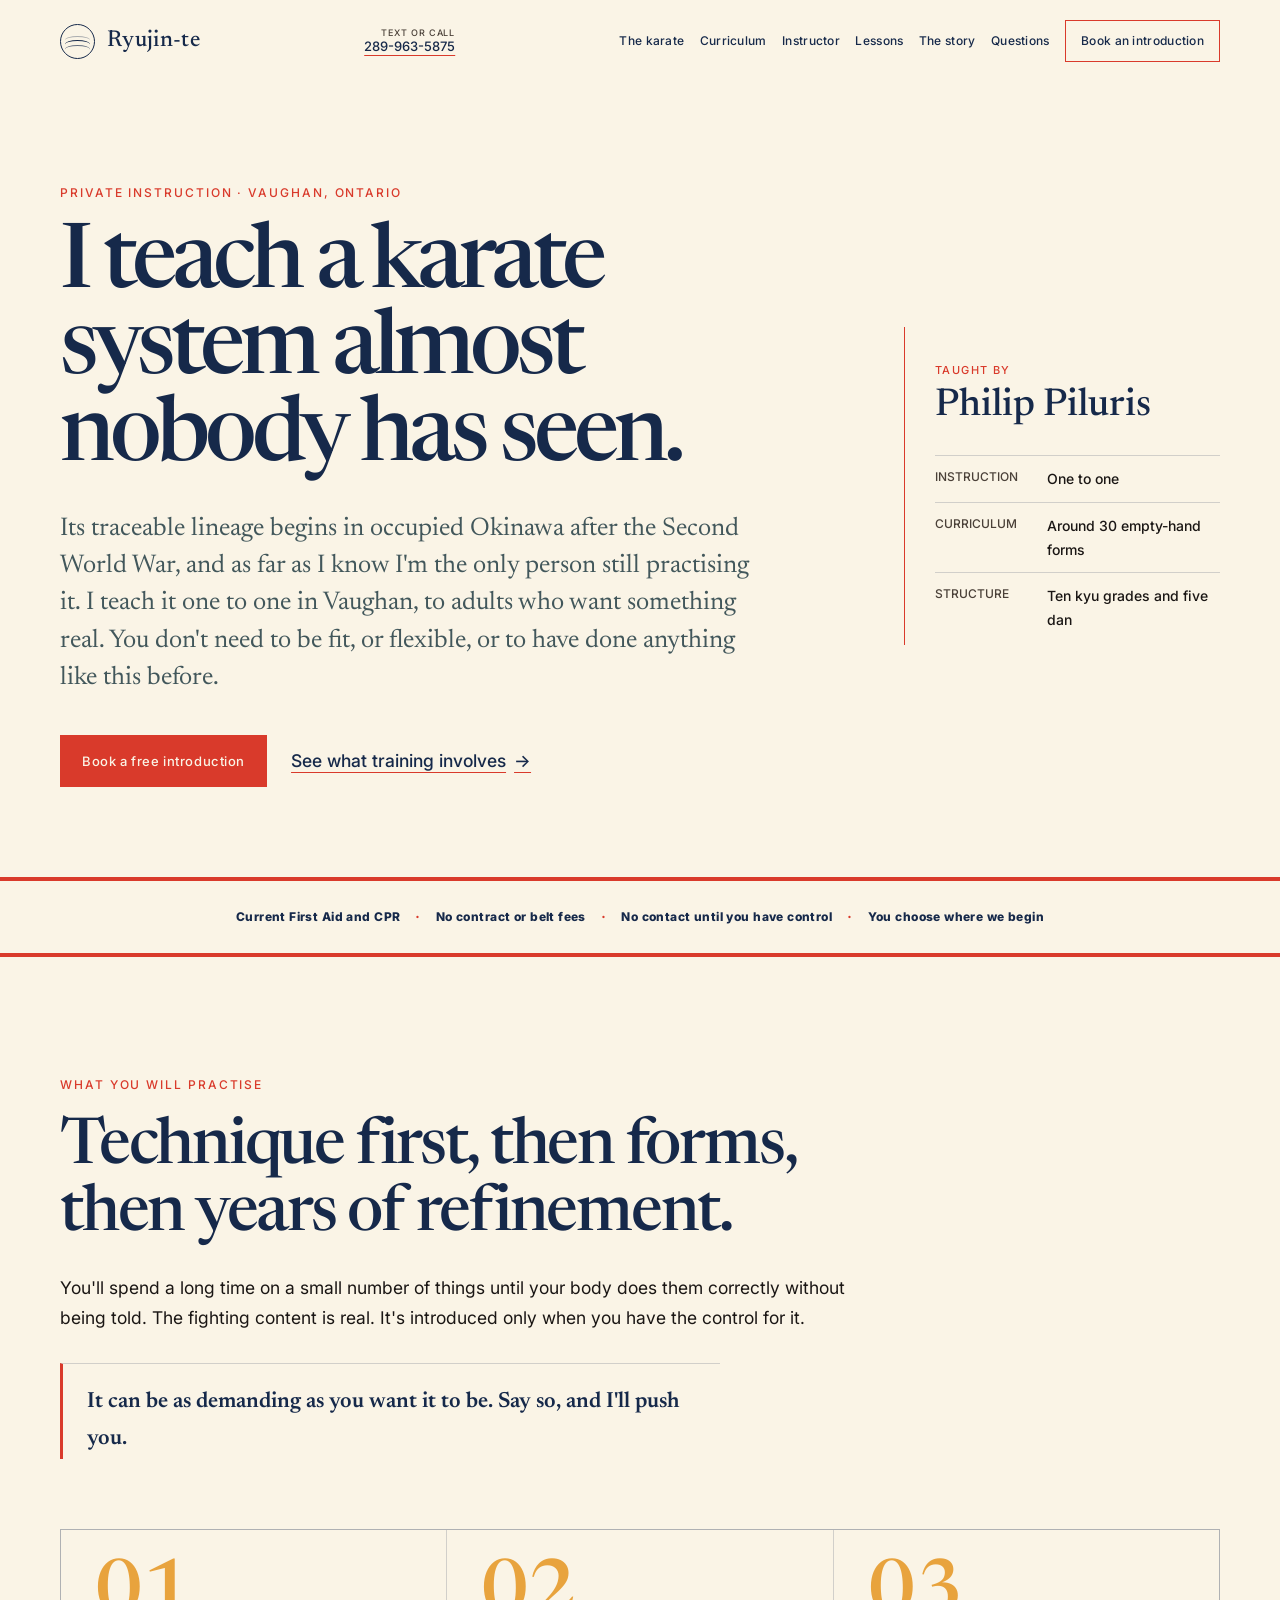
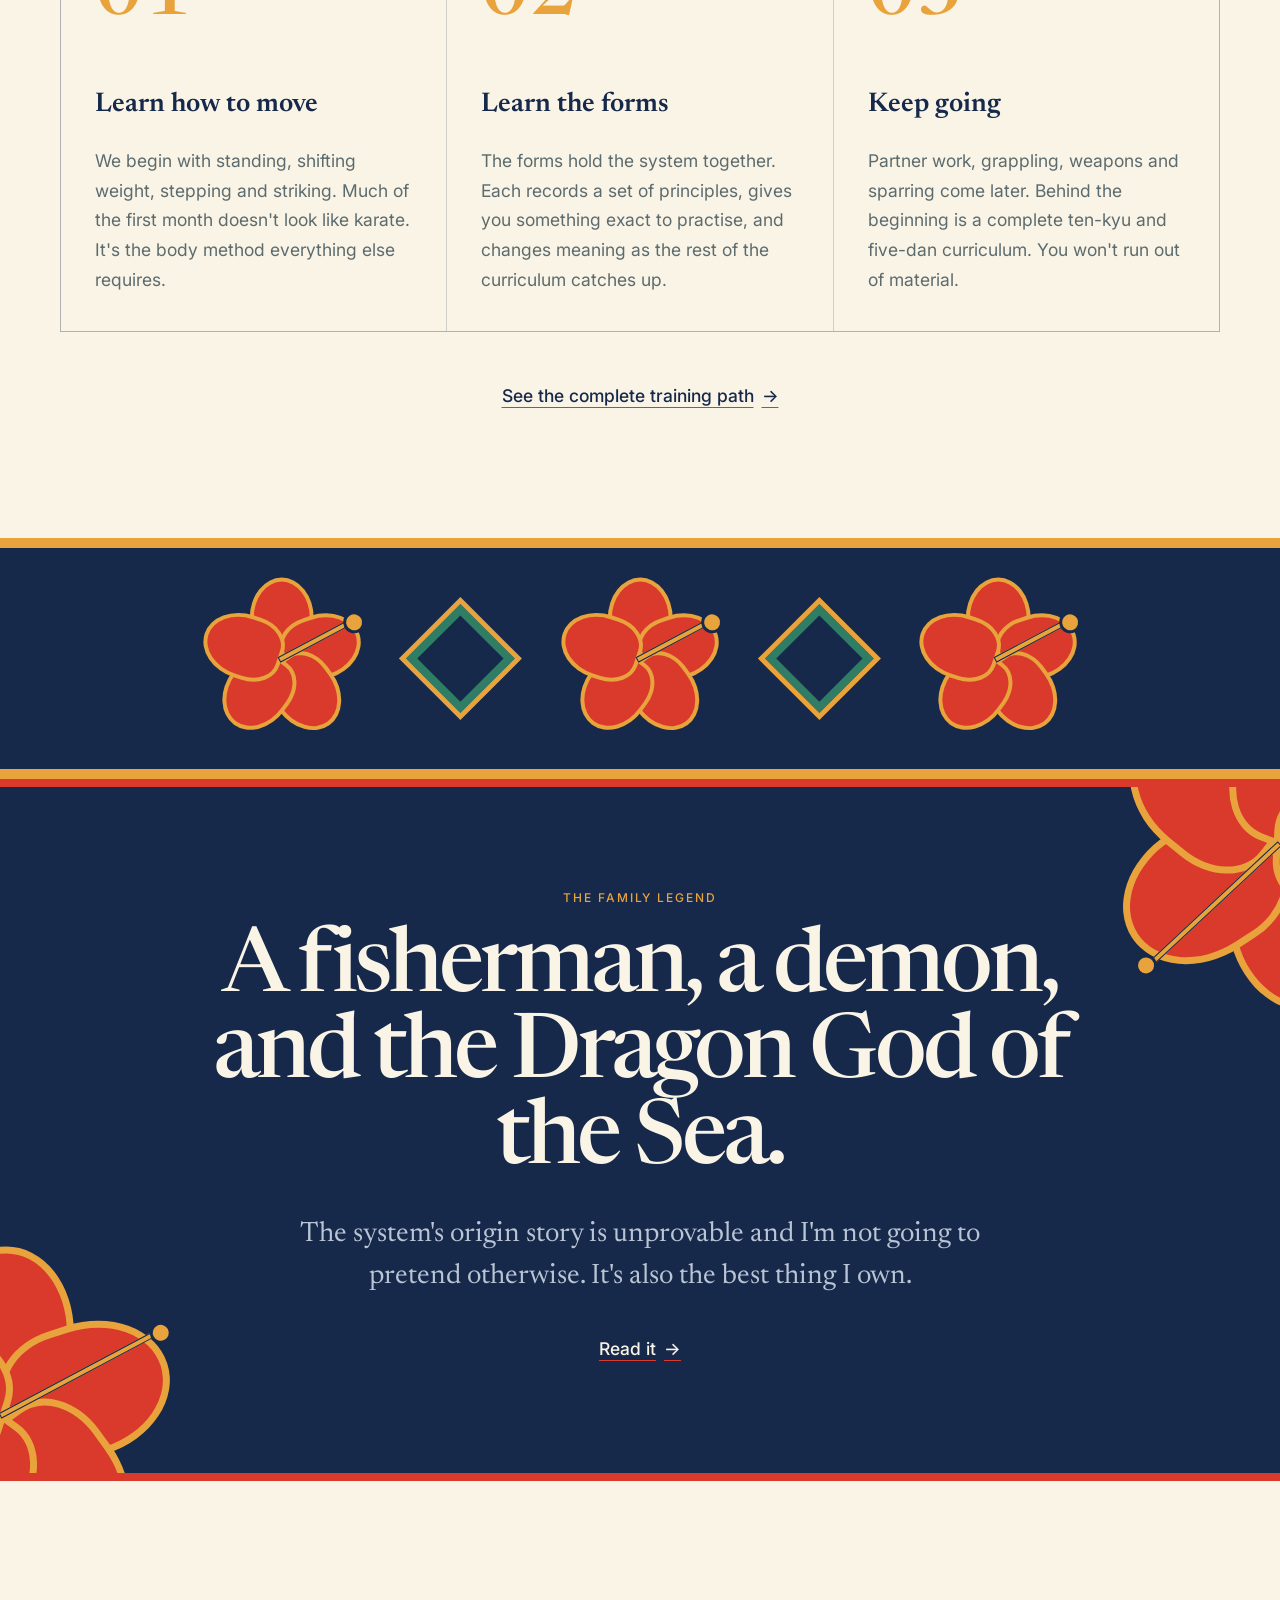
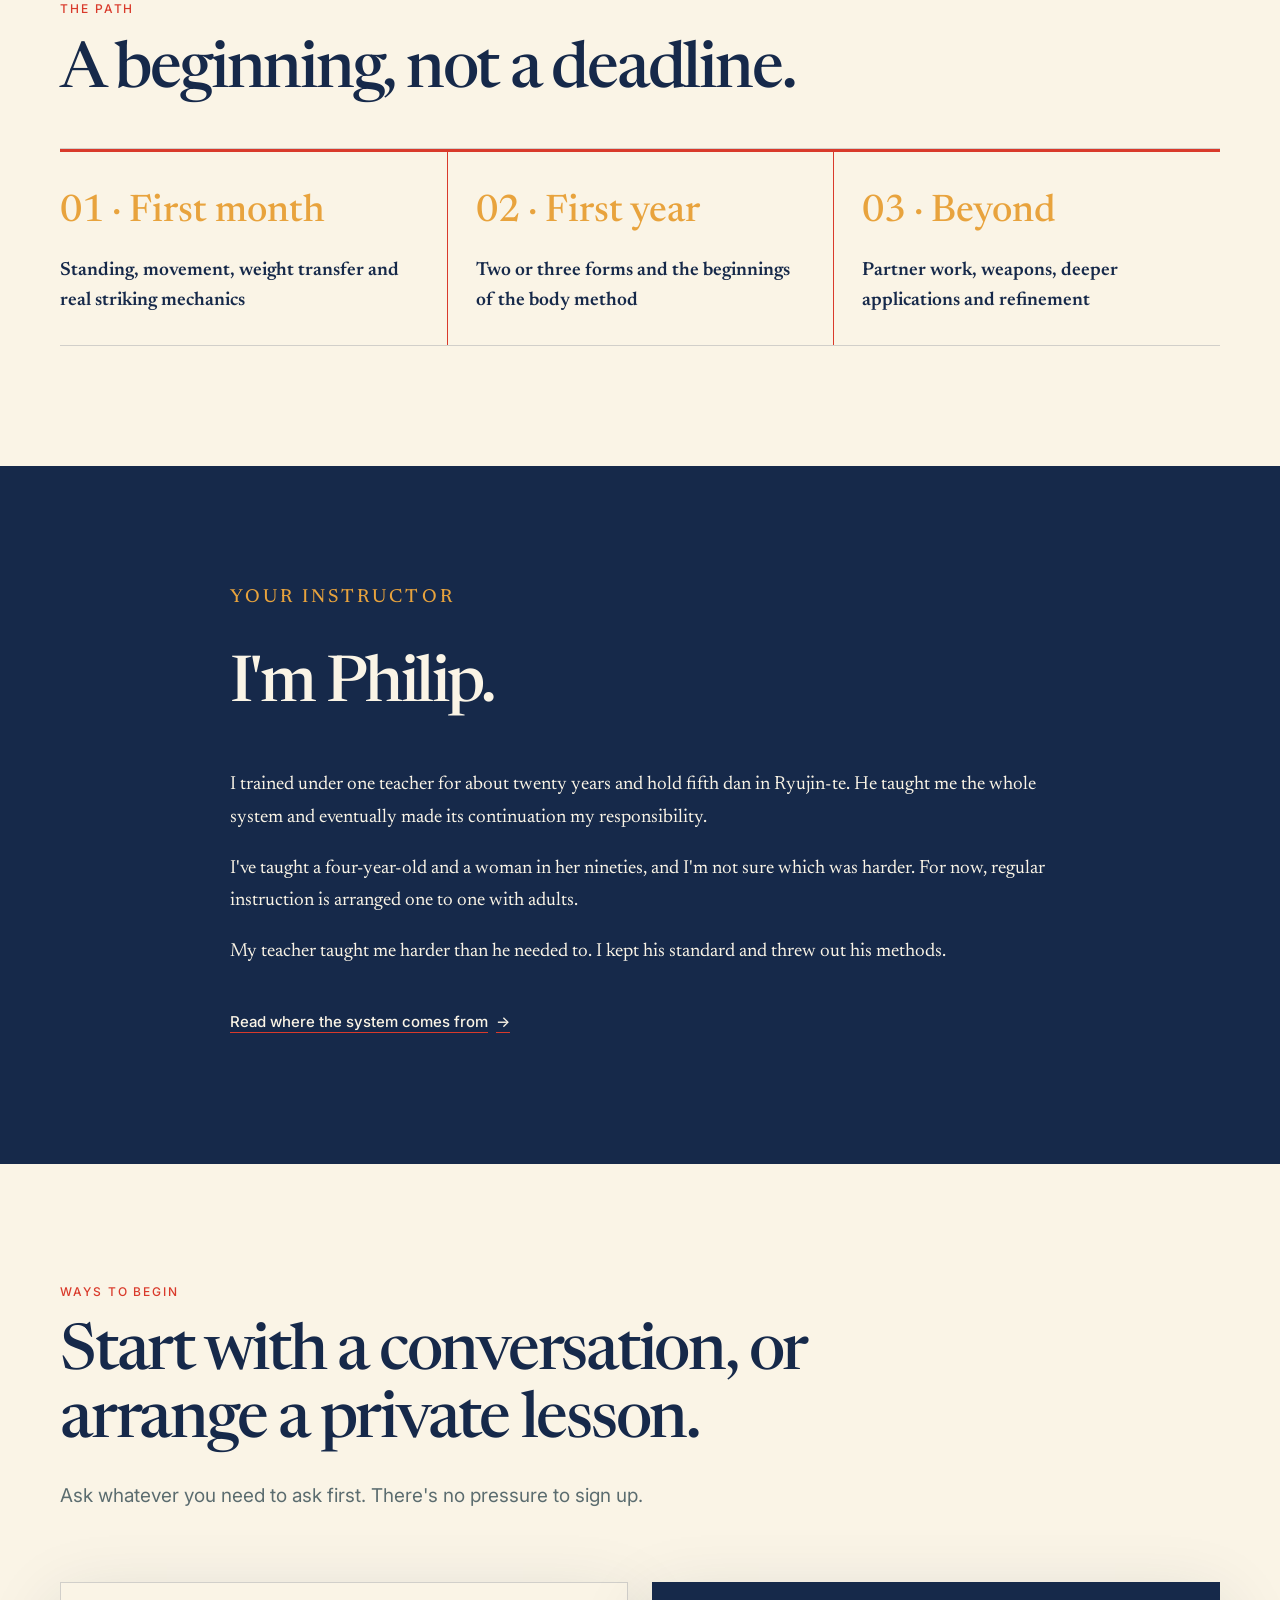
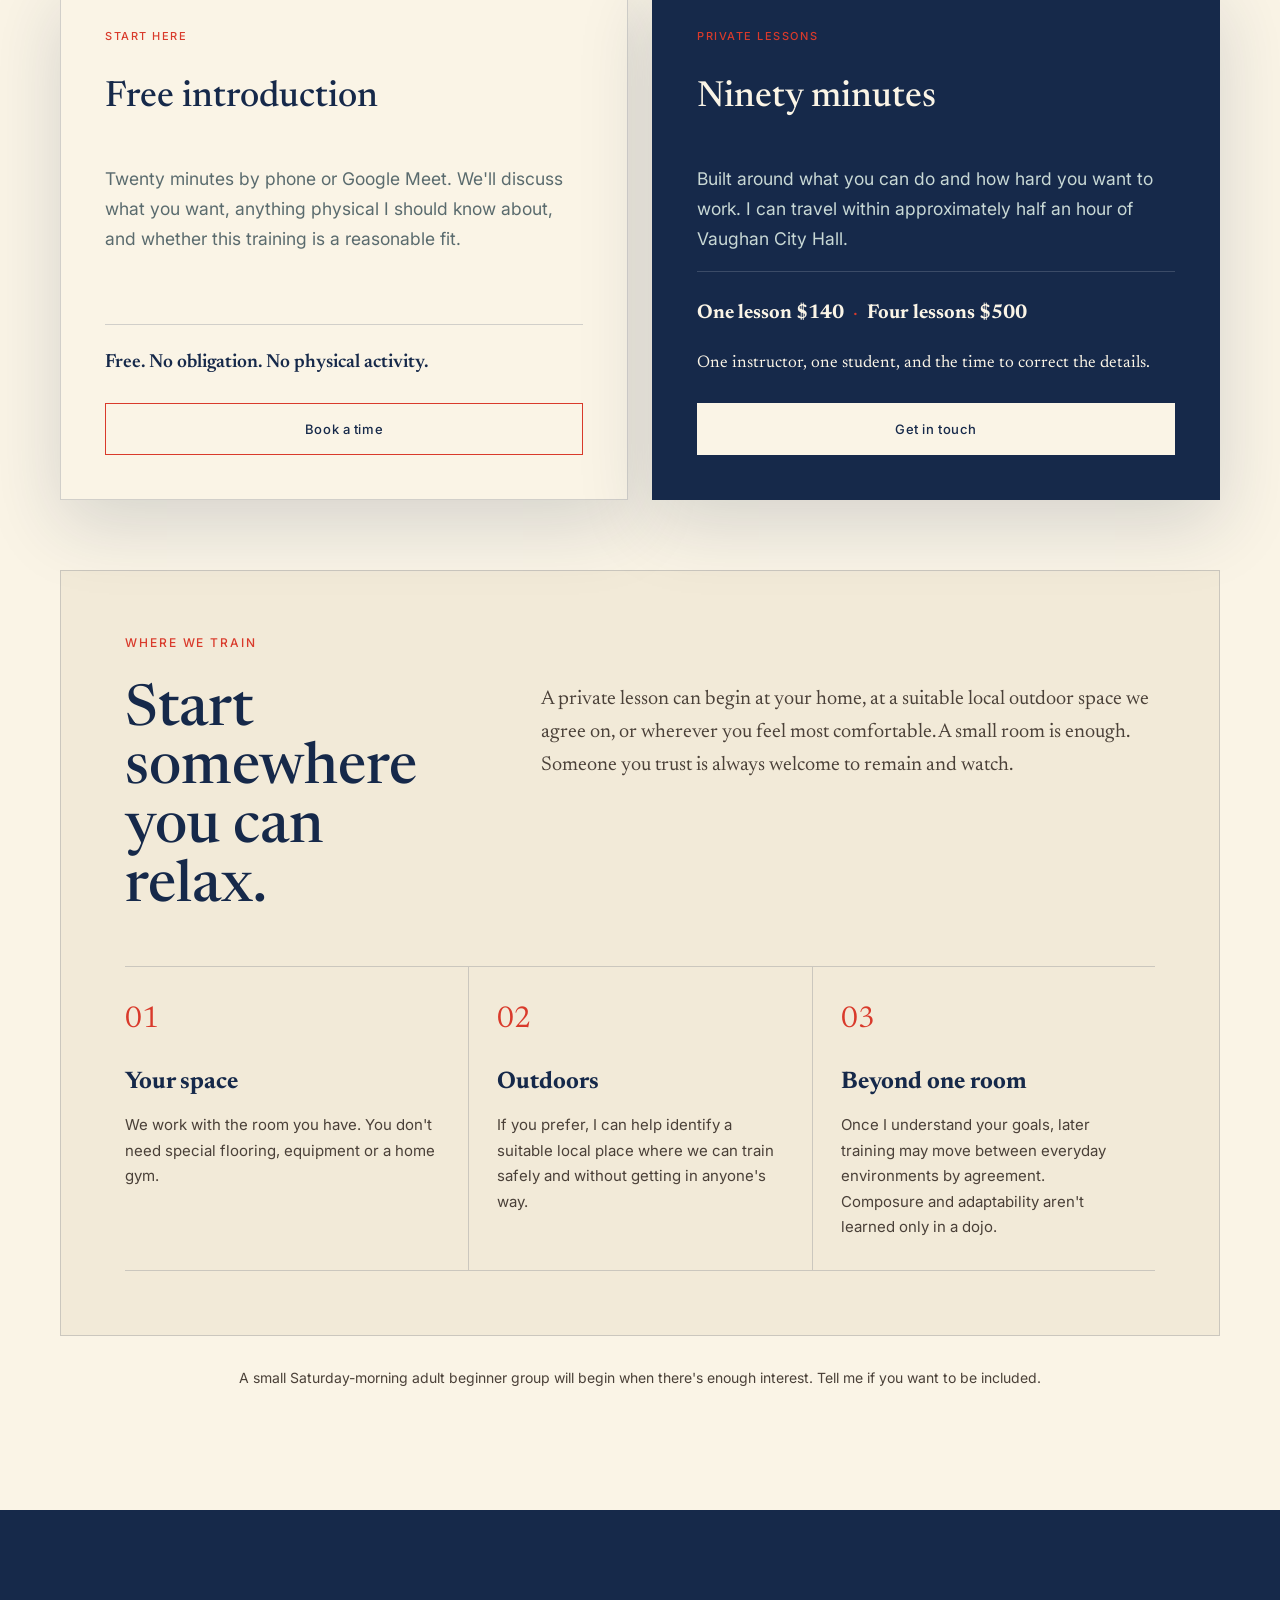
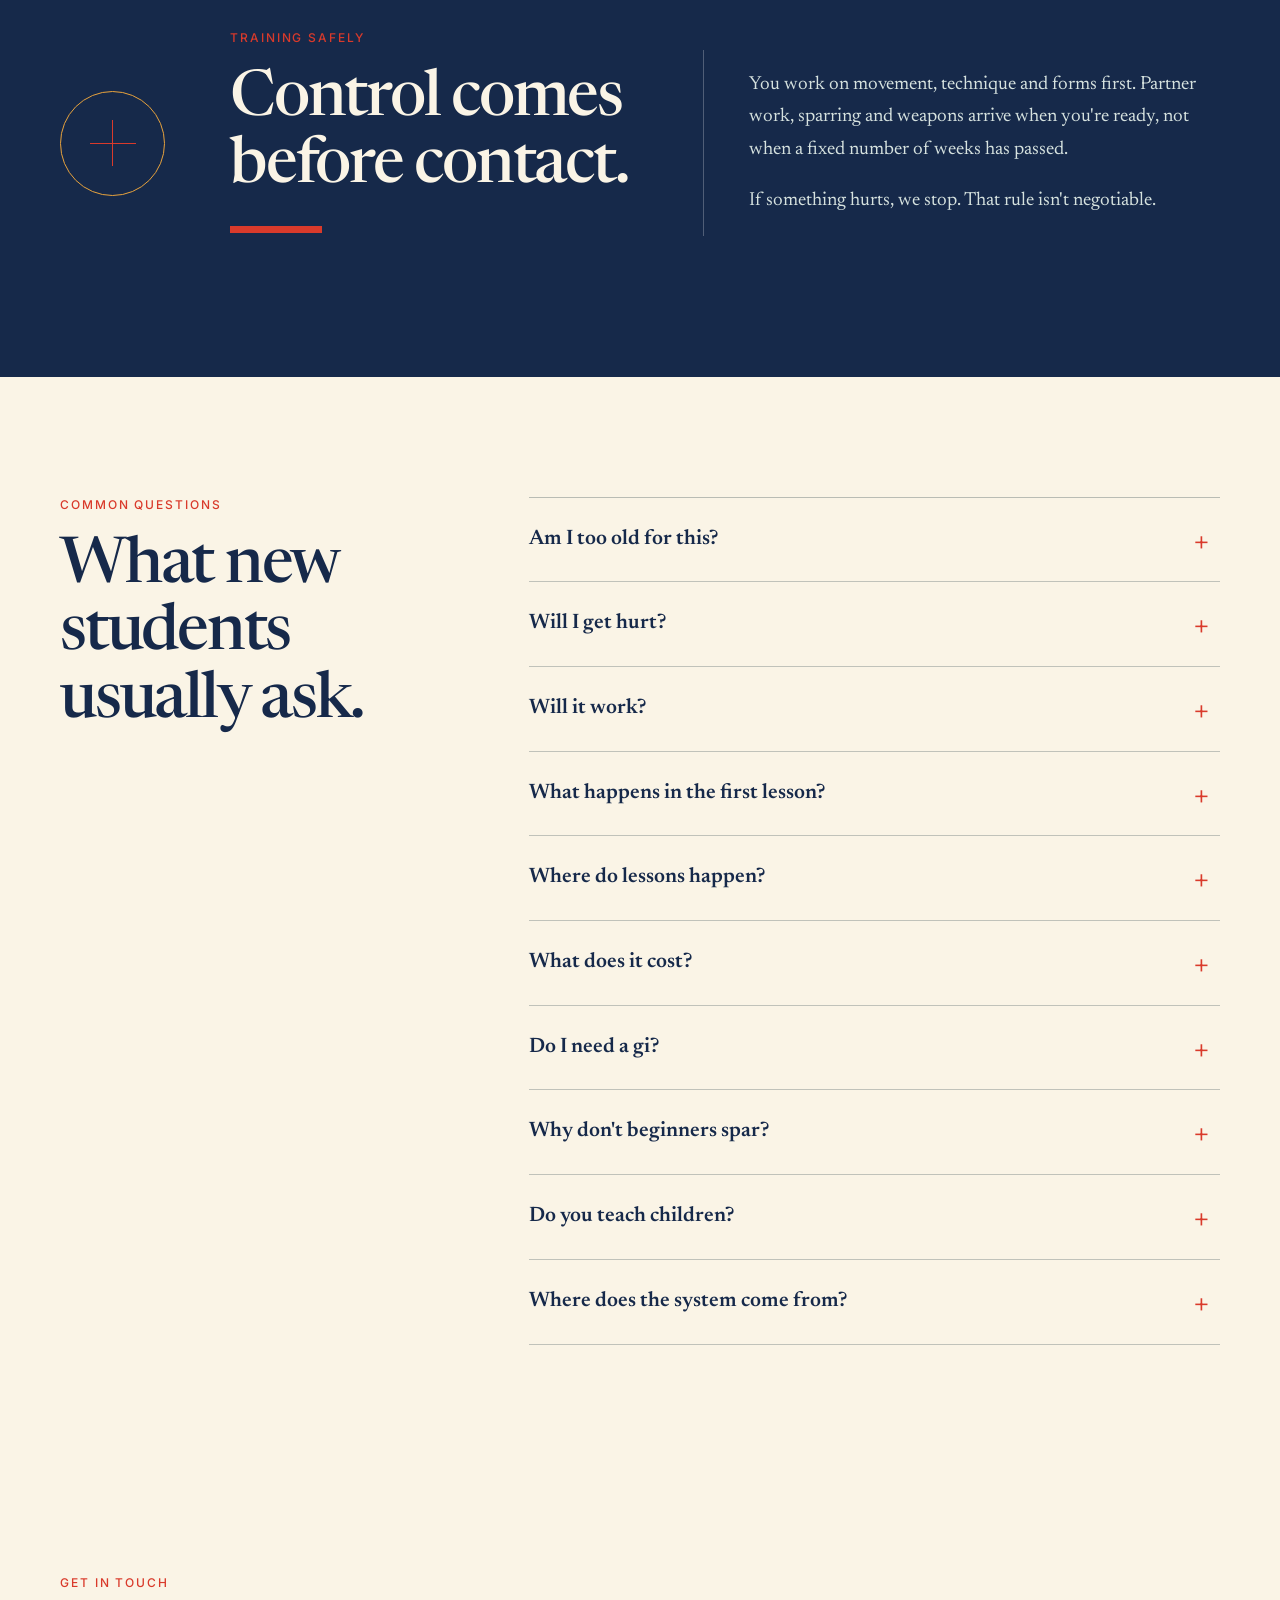
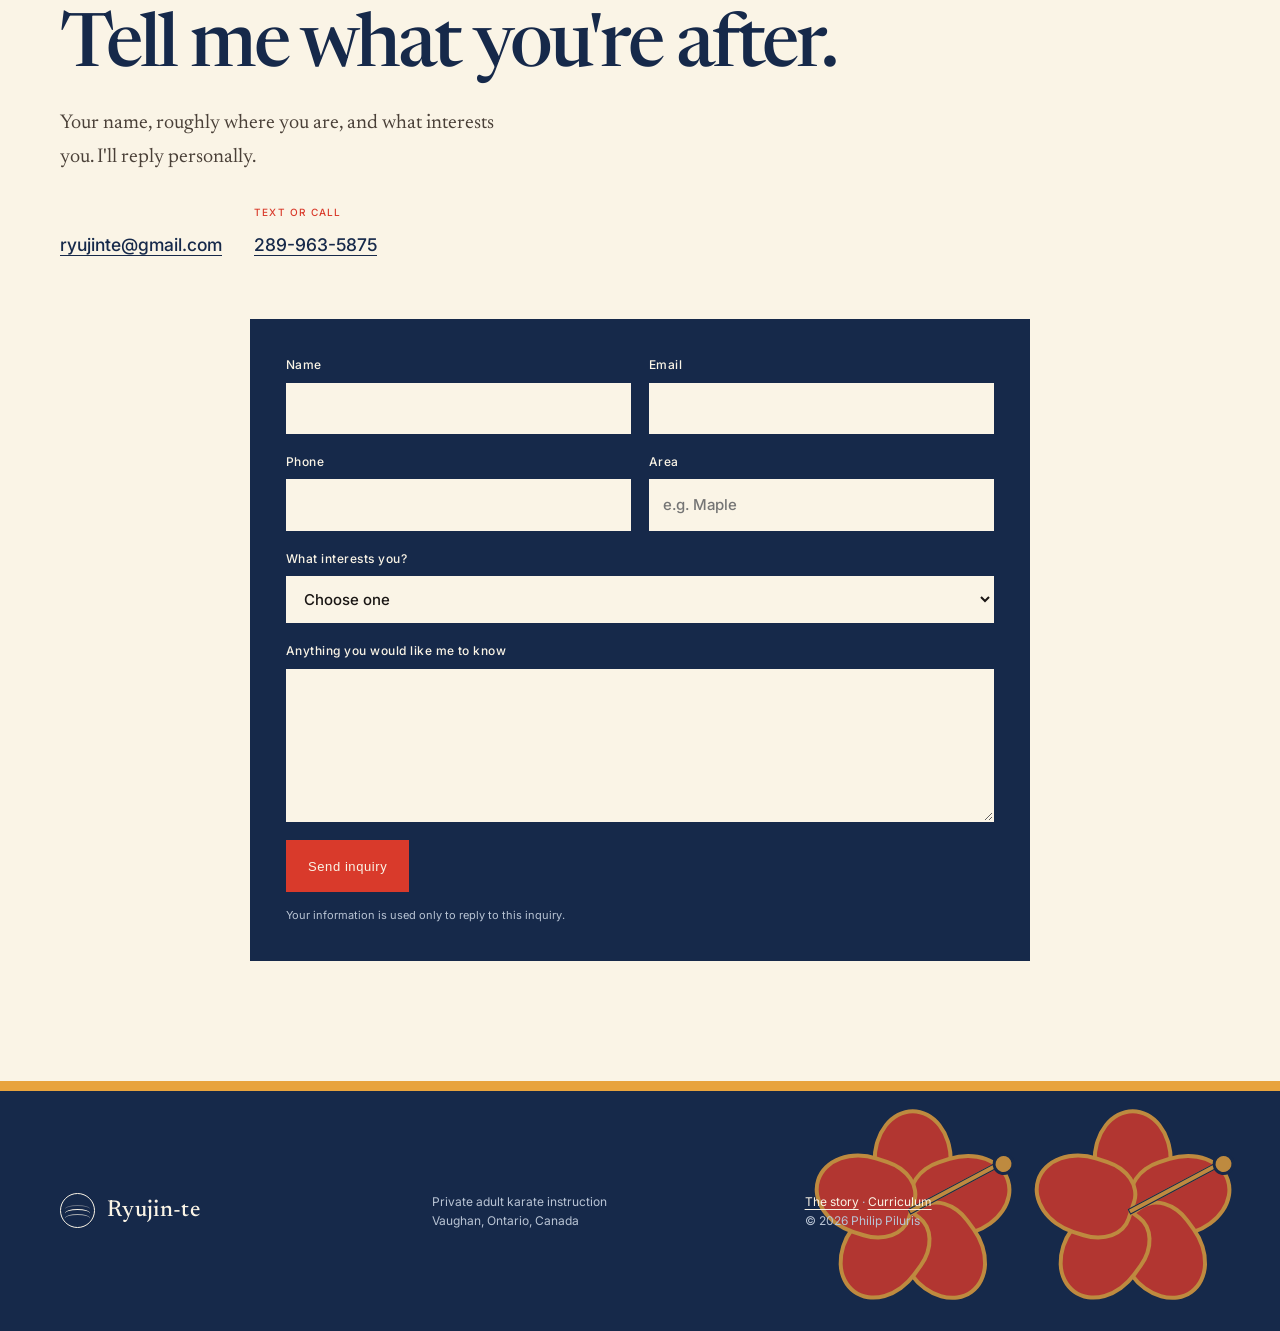
==== commit db21a615: "Chat Update on its own" ====
--- a/index.html
+++ b/index.html
@@ -12,10 +12,47 @@
     <meta property="og:image" content="https://ryujinte.com/og.png" />
     <meta name="twitter:card" content="summary_large_image" />
     <link rel="canonical" href="https://ryujinte.com/" />
+    <link rel="icon" href="favicon.ico" sizes="any" />
+    <link rel="icon" type="image/png" sizes="32x32" href="favicon-32.png" />
+    <link rel="apple-touch-icon" href="apple-touch-icon.png" />
+    <link rel="manifest" href="site.webmanifest" />
     <link rel="preconnect" href="https://fonts.googleapis.com" />
     <link rel="preconnect" href="https://fonts.gstatic.com" crossorigin />
     <link href="https://fonts.googleapis.com/css2?family=Inter:wght@400;500&amp;family=Newsreader:opsz,wght@6..72,400;6..72,500&amp;display=swap" rel="stylesheet" />
     <link rel="stylesheet" href="styles.css" />
+    <script type="application/ld+json">
+      {
+        "@context": "https://schema.org",
+        "@graph": [
+          {
+            "@type": "WebSite",
+            "@id": "https://ryujinte.com/#website",
+            "url": "https://ryujinte.com/",
+            "name": "Ryujin-te",
+            "inLanguage": "en-CA"
+          },
+          {
+            "@type": "LocalBusiness",
+            "@id": "https://ryujinte.com/#business",
+            "name": "Ryujin-te",
+            "url": "https://ryujinte.com/",
+            "image": "https://ryujinte.com/og.png",
+            "description": "Private traditional karate instruction serving adults in Vaughan, Ontario.",
+            "telephone": "+1-289-963-5875",
+            "email": "ryujinte@gmail.com",
+            "priceRange": "$$",
+            "areaServed": {
+              "@type": "AdministrativeArea",
+              "name": "Vaughan, Ontario"
+            },
+            "founder": {
+              "@type": "Person",
+              "name": "Philip Piluris"
+            }
+          }
+        ]
+      }
+    </script>
     <title>Ryujin-te | Private adult karate in Vaughan</title>
   </head>
   <body>
@@ -47,7 +84,7 @@
           <div class="hero-copy reveal">
             <p class="eyebrow">Private instruction · Vaughan, Ontario</p>
             <h1>I teach a karate system almost nobody has seen.</h1>
-            <p class="hero-lead">It came out of occupied Okinawa in the 1940s, and as far as I know I'm the only person still practising it. I teach it one to one in Vaughan, to adults who want something real. You don't need to be fit, or flexible, or to have done anything like this before.</p>
+            <p class="hero-lead">Its traceable lineage begins in occupied Okinawa after the Second World War, and as far as I know I'm the only person still practising it. I teach it one to one in Vaughan, to adults who want something real. You don't need to be fit, or flexible, or to have done anything like this before.</p>
             <div class="hero-actions"><a class="button button-primary" href="https://cal.com/philip-piluris-uocpre/free-introduction" data-booking-link>Book a free introduction</a><a class="text-link" href="#practice">See what training involves <span aria-hidden="true">→</span></a></div>
           </div>
           <aside class="hero-aside reveal" aria-label="Ryujin-te at a glance">
@@ -62,7 +99,7 @@
         </div>
       </section>
 
-      <section class="trust-bar" aria-label="What you need to begin"><div class="shell"><p class="trust-copy">No contract. No belt fees. Nothing to buy before you start.</p></div></section>
+      <section class="trust-bar" aria-label="What you need to begin"><div class="shell trust-list"><span>Current First Aid and CPR</span><span>No contract or belt fees</span><span>No contact until you have control</span><span>You choose where we begin</span></div></section>
 
       <figure class="image-band image-band-motion" data-distributed-image><img src="media/training-01.jpg" alt="Ryujin-te karate demonstrated in motion" data-gallery-image onerror="this.closest('figure').remove()" /></figure>
 
@@ -116,8 +153,8 @@
           <div class="portrait-wrap"><span class="hibiscus instructor-bloom" aria-hidden="true"><i></i><i></i><i></i><i></i><i></i><b></b></span><div class="portrait-frame reveal" data-portrait><img src="media/philip-piluris.jpg" alt="Philip Piluris, instructor of Ryujin-te" data-portrait-image onerror="this.closest('[data-portrait]').remove();document.querySelector('[data-instructor-grid]').classList.add('no-portrait')" /></div></div>
           <div class="instructor-copy inverse-copy reveal">
             <p class="eyebrow">Your instructor</p><h2>I'm Philip.</h2>
-            <p>I've trained in karate for about twenty years and hold fifth dan in Ryujin-te. It's the system my teacher handed on to me, and as far as I know I'm the only person still practising it.</p>
-            <p>I've taught a four-year-old and a woman in her nineties, and I'm not sure which was harder. For now, Ryujin-te instruction is for adults and is taught one to one.</p>
+            <p>I trained under one teacher for about twenty years and hold fifth dan in Ryujin-te. He taught me the whole system and eventually made its continuation my responsibility.</p>
+            <p>I've taught a four-year-old and a woman in her nineties, and I'm not sure which was harder. For now, regular instruction is arranged one to one with adults.</p>
             <p>My teacher taught me harder than he needed to. I kept his standard and threw out his methods.</p>
             <a class="text-link" href="story.html">Read where the system comes from <span aria-hidden="true">→</span></a>
           </div>
@@ -130,6 +167,18 @@
           <div class="offer-grid">
             <article class="offer-card reveal"><p class="offer-kicker">Start here</p><h3>Free introduction</h3><p>Twenty minutes by phone or Google Meet. We'll discuss what you want, anything physical I should know about, and whether this training is a reasonable fit.</p><p class="plain-offer-detail">Free. No obligation. No physical activity.</p><a class="button button-secondary" href="https://cal.com/philip-piluris-uocpre/free-introduction" data-booking-link>Book a time</a></article>
             <article class="offer-card offer-featured reveal"><p class="offer-kicker">Private lessons</p><h3>Ninety minutes</h3><p>Built around what you can do and how hard you want to work. I can travel within approximately half an hour of Vaughan City Hall.</p><p class="inline-price"><strong>One lesson $140</strong><span>·</span><strong>Four lessons $500</strong></p><p class="offer-proof">One instructor, one student, and the time to correct the details.</p><a class="button button-light" href="#contact">Get in touch</a></article>
+          </div>
+          <div class="training-setting reveal" aria-labelledby="setting-title">
+            <div class="training-setting-intro">
+              <p class="eyebrow">Where we train</p>
+              <h3 id="setting-title">Start somewhere you can relax.</h3>
+              <p>A private lesson can begin at your home, at a suitable local outdoor space we agree on, or wherever you feel most comfortable. A small room is enough. Someone you trust is always welcome to remain and watch.</p>
+            </div>
+            <div class="setting-grid">
+              <article><span>01</span><h4>Your space</h4><p>We work with the room you have. You don't need special flooring, equipment or a home gym.</p></article>
+              <article><span>02</span><h4>Outdoors</h4><p>If you prefer, I can help identify a suitable local place where we can train safely and without getting in anyone's way.</p></article>
+              <article><span>03</span><h4>Beyond one room</h4><p>Once I understand your goals, later training may move between everyday environments by agreement. Composure and adaptability aren't learned only in a dojo.</p></article>
+            </div>
           </div>
           <p class="weekend-note reveal">A small Saturday-morning adult beginner group will begin when there's enough interest. Tell me if you want to be included.</p>
         </div>
@@ -145,9 +194,11 @@
             <details><summary>Will I get hurt?</summary><p>Any physical activity carries risk, but beginners aren't hitting people or being hit. Early training focuses on your own movement and control. If something hurts, we stop.</p></details>
             <details><summary>Will it work?</summary><p>There's real fighting material in this system. I won't promise instant self-defence. Skill comes from sound mechanics, repetition and, eventually, carefully testing the material with a controlled partner.</p></details>
             <details><summary>What happens in the first lesson?</summary><p>We discuss what you want and anything relevant about your body. Then I watch how you stand and move, introduce several fundamentals, and give you something precise to practise.</p></details>
+            <details><summary>Where do lessons happen?</summary><p>At your home, at a suitable local outdoor space we agree on, or wherever you feel most comfortable within the service area. A small room is enough, and anyone you trust is welcome to remain and watch. As your training develops, we may use different everyday environments by agreement.</p></details>
             <details><summary>What does it cost?</summary><p>$140 for a ninety-minute lesson, or $500 for four. The first conversation is free. There aren't any contracts, registration charges or grading fees.</p></details>
             <details><summary>Do I need a gi?</summary><p>No. The tradition wasn't taught to me in a gi. Comfortable athletic clothing is sufficient.</p></details>
             <details><summary>Why don't beginners spar?</summary><p>Because contact requires control, and control takes time. Partner work begins when you can work safely.</p></details>
+            <details><summary>Do you teach children?</summary><p>Regular instruction is currently set up for adults. Families interested in future youth instruction are welcome to get in touch. Youth training will begin only when there is a suitable group and the additional insurance and safeguards are in place.</p></details>
             <details><summary>Where does the system come from?</summary><p>The verifiable transmission begins in Okinawa after the Second World War. Before that is a family legend involving a fisherman, a demon and the Dragon God of the Sea. <a href="story.html">The complete account is here.</a></p></details>
           </div>
         </div>
@@ -160,7 +211,7 @@
             <input type="hidden" name="_subject" value="New Ryujin-te website inquiry" /><input type="hidden" name="_template" value="table" /><input type="hidden" name="_next" value="https://ryujinte.com/thanks.html" /><input type="hidden" name="_captcha" value="false" /><input type="text" name="_honey" class="form-honeypot" tabindex="-1" autocomplete="off" aria-hidden="true" />
             <div class="form-row"><label>Name<input type="text" name="name" autocomplete="name" required /></label><label>Email<input type="email" name="email" autocomplete="email" required /></label></div>
             <div class="form-row"><label>Phone<input type="tel" name="phone" autocomplete="tel" /></label><label>Area<input type="text" name="area" autocomplete="address-level2" placeholder="e.g. Maple" /></label></div>
-            <label>What interests you?<select name="interest" required><option value="">Choose one</option><option>Free introduction</option><option>A question before booking</option><option>Private lessons</option><option>Saturday beginner group</option><option>Something else</option></select></label>
+            <label>What interests you?<select name="interest" required><option value="">Choose one</option><option>Free introduction</option><option>A question before booking</option><option>Private lessons</option><option>Saturday beginner group</option><option>Future youth instruction</option><option>Something else</option></select></label>
             <label>Anything you would like me to know<textarea name="message" rows="5"></textarea></label>
             <button class="button button-light" type="submit">Send inquiry</button>
             <p class="form-note">Your information is used only to reply to this inquiry.</p>
--- a/styles.css
+++ b/styles.css
@@ -548,3 +548,71 @@
   .legend-bloom-left { left: -105px; bottom: -72px; }
   .legend-bloom-right { right: -108px; top: -70px; }
 }
+
+/* August 2026 completion pass — practical trust, article navigation and access */
+.article-page .site-header,
+.article-page .site-header.scrolled { background: rgba(250,244,230,.98); border-color: var(--line); box-shadow: 0 10px 35px rgba(22,41,74,.08); backdrop-filter: blur(15px); }
+.article-page .site-header .wordmark,
+.article-page .site-header .header-phone,
+.article-page .site-header .primary-nav a { color: var(--ink); }
+.article-page .site-header .nav-toggle > span:not(.sr-only) { background: var(--ink); }
+
+.wordmark, .nav-toggle, .text-link, .direct-contact a, .back-to-top a { min-height: 44px; }
+.nav-toggle { width: 48px; height: 48px; padding: 11px; }
+.text-link, .direct-contact a, .back-to-top a { align-items: center; }
+.direct-contact a, .back-to-top a { display: inline-flex; }
+
+.training-setting { margin-top: 70px; padding: clamp(38px,5vw,66px); border: 1px solid var(--line); background: var(--mist); }
+.training-setting-intro { display: grid; grid-template-columns: .72fr 1.28fr; gap: 10px 70px; align-items: start; }
+.training-setting-intro .eyebrow { grid-column: 1 / -1; }
+.training-setting-intro h3 { margin: 0; font-family: var(--serif); font-size: clamp(38px,4.5vw,60px); line-height: 1.02; }
+.training-setting-intro > p:last-child { margin: 0; color: var(--muted); font-family: var(--serif); font-size: 20px; line-height: 1.65; }
+.setting-grid { display: grid; grid-template-columns: repeat(3,1fr); margin-top: 48px; border-block: 1px solid var(--line); }
+.setting-grid article { padding: 28px 28px 30px 0; }
+.setting-grid article + article { padding-left: 28px; border-left: 1px solid var(--line); }
+.setting-grid span { display: block; color: var(--copper); font-family: var(--serif); font-size: 30px; }
+.setting-grid h4 { margin: 16px 0 10px; color: var(--ink); font-family: var(--serif); font-size: 24px; }
+.setting-grid p { margin: 0; color: var(--muted); font-size: 15px; }
+
+.article-jump-nav { position: sticky; z-index: 90; top: 82px; overflow-x: auto; background: var(--paper); border-bottom: 1px solid var(--line); box-shadow: 0 10px 25px rgba(22,41,74,.06); scrollbar-width: thin; }
+.article-jump-nav .shell { display: flex; align-items: stretch; justify-content: center; min-width: max-content; }
+.article-jump-nav a { display: inline-flex; min-height: 52px; align-items: center; padding: 9px 16px; color: var(--ink); font-size: 12px; font-weight: 500; text-decoration-color: var(--copper); text-underline-offset: 4px; }
+#shape, #road, #experienced, #grading, #starting-late, #purpose { scroll-margin-top: 145px; }
+
+.inline-cta { padding: 58px 0; background: var(--saffron); color: var(--ink); }
+.inline-cta .shell { display: grid; grid-template-columns: 1fr auto; gap: 50px; align-items: center; }
+.inline-cta .eyebrow { margin-bottom: 12px; color: var(--ink); }
+.inline-cta h2 { margin: 0 0 10px; font-family: var(--serif); font-size: clamp(34px,4vw,54px); line-height: 1.02; }
+.inline-cta p:last-child { max-width: 720px; margin: 0; }
+.inline-cta .button-primary { white-space: nowrap; }
+
+.story-actions { display: flex; flex-wrap: wrap; gap: 14px; align-items: center; }
+.back-to-top { display: none; margin-top: 32px !important; font-family: var(--sans); font-size: 13px; }
+.back-to-top a { color: var(--ink); text-underline-offset: 4px; }
+
+/* Content remains available even when scripting, fast anchor jumps or reduced motion intervene. */
+.reveal, .reveal.is-visible { opacity: 1; transform: none; }
+:where(a, button, input, select, textarea, summary):focus-visible { outline: 3px solid var(--saffron); outline-offset: 3px; }
+
+@media (max-width: 980px) {
+  .article-jump-nav { top: 70px; }
+  .article-jump-nav .shell { justify-content: flex-start; }
+  .training-setting-intro, .inline-cta .shell { grid-template-columns: 1fr; }
+  .setting-grid { grid-template-columns: 1fr; }
+  .setting-grid article { padding: 24px 0; }
+  .setting-grid article + article { padding-left: 0; border-left: 0; border-top: 1px solid var(--line); }
+  .back-to-top { display: block; }
+  .story-index { padding: 24px; background: var(--mist); }
+}
+
+@media (max-width: 660px) {
+  .trust-list { display: grid; grid-template-columns: 1fr 1fr; gap: 0; }
+  .trust-list span { min-height: 54px; padding: 8px 12px; border: 1px solid var(--line); font-size: 11px; line-height: 1.35; }
+  .trust-list span:not(:last-child)::after { display: none; }
+  .training-setting { margin-top: 50px; padding: 34px 22px; }
+  .training-setting-intro > p:last-child { font-size: 18px; }
+  .article-jump-nav a { min-height: 48px; padding-inline: 13px; }
+  .inline-cta { padding: 48px 0; }
+  .inline-cta .button { width: 100%; }
+  .story-actions { display: grid; }
+}
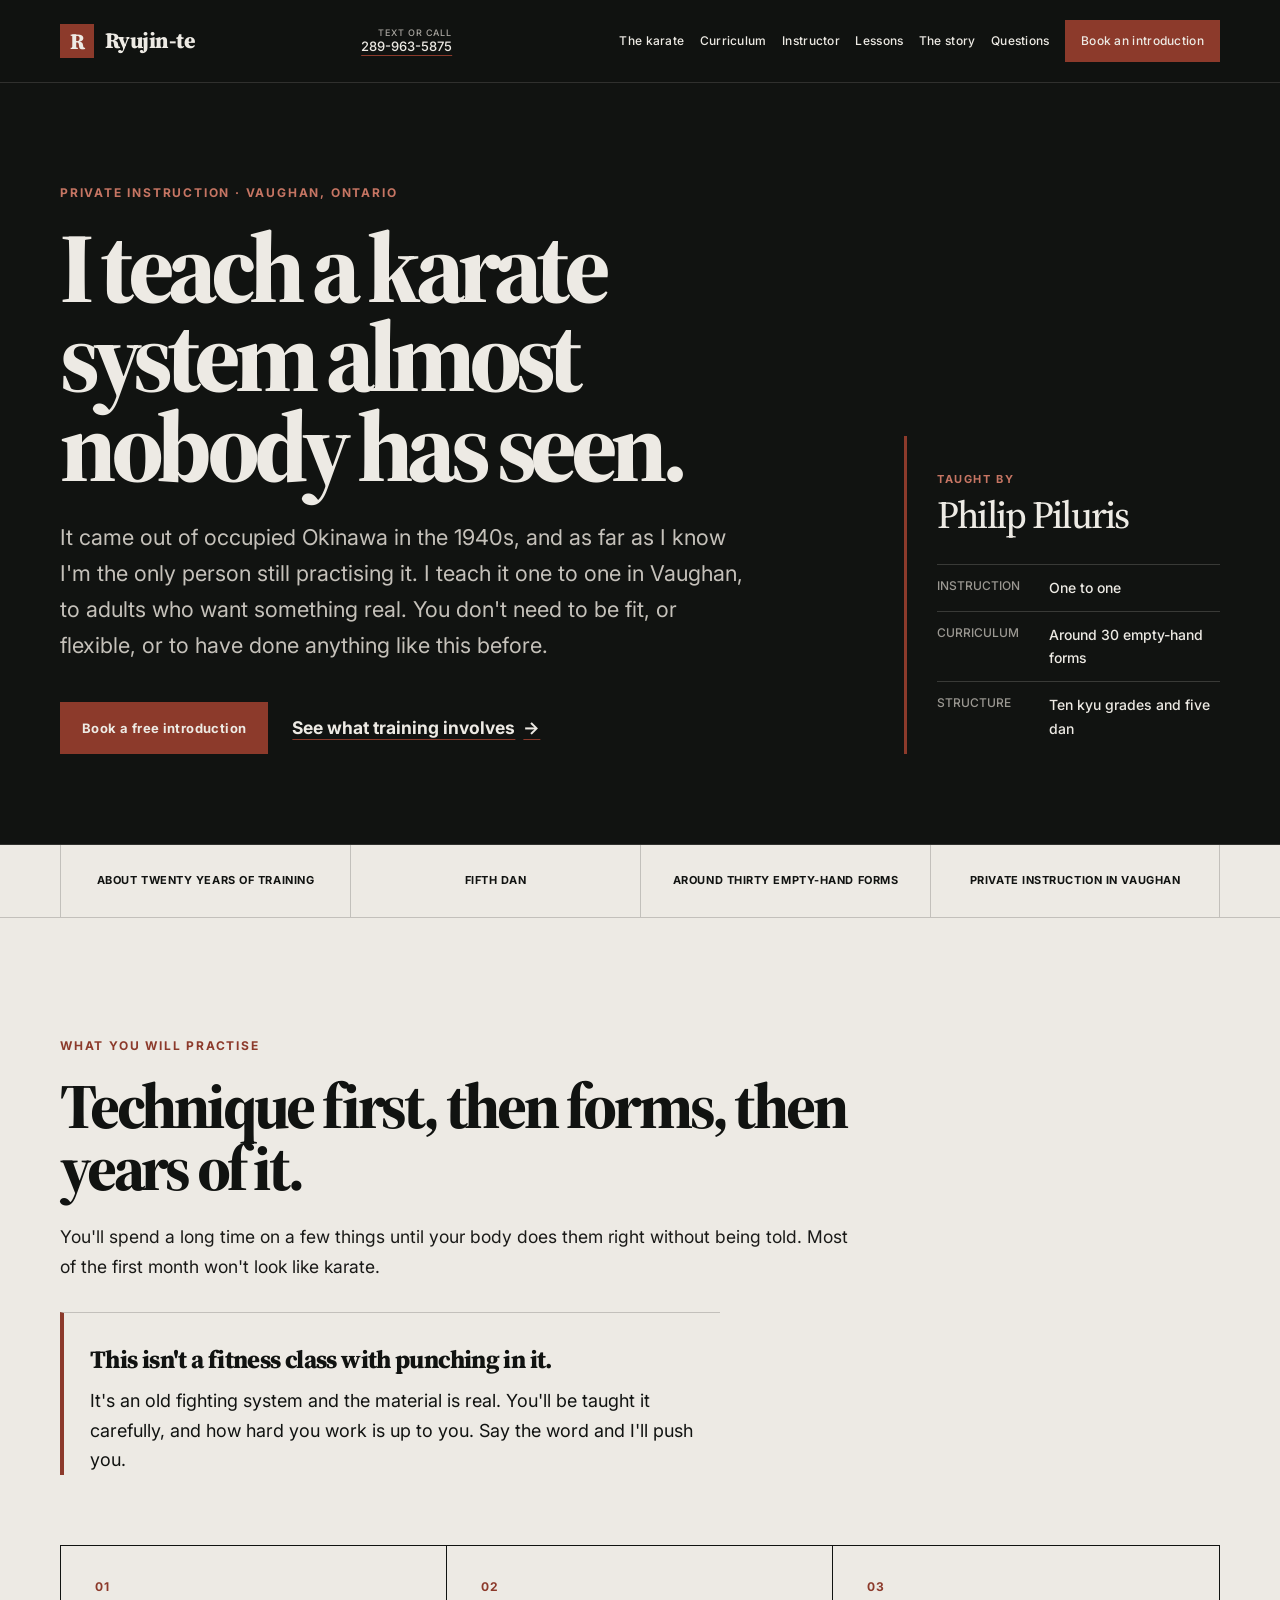
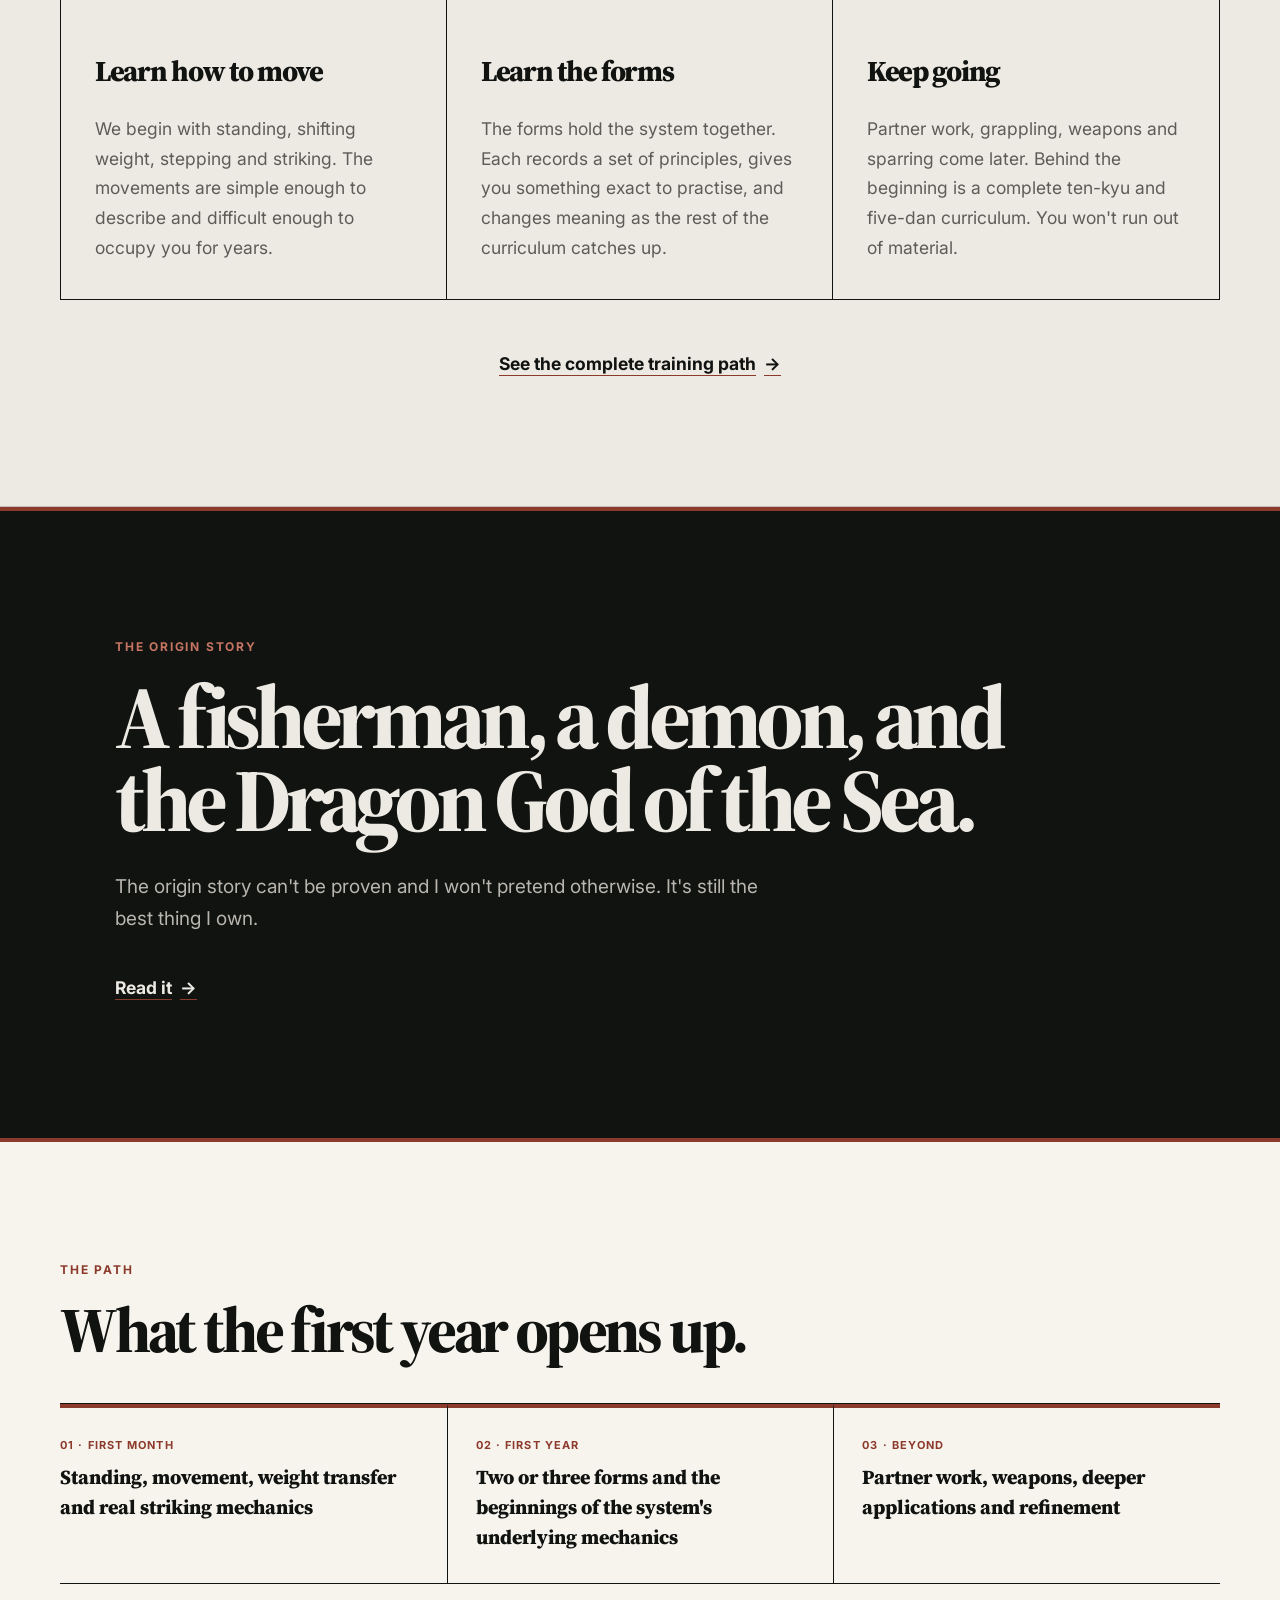
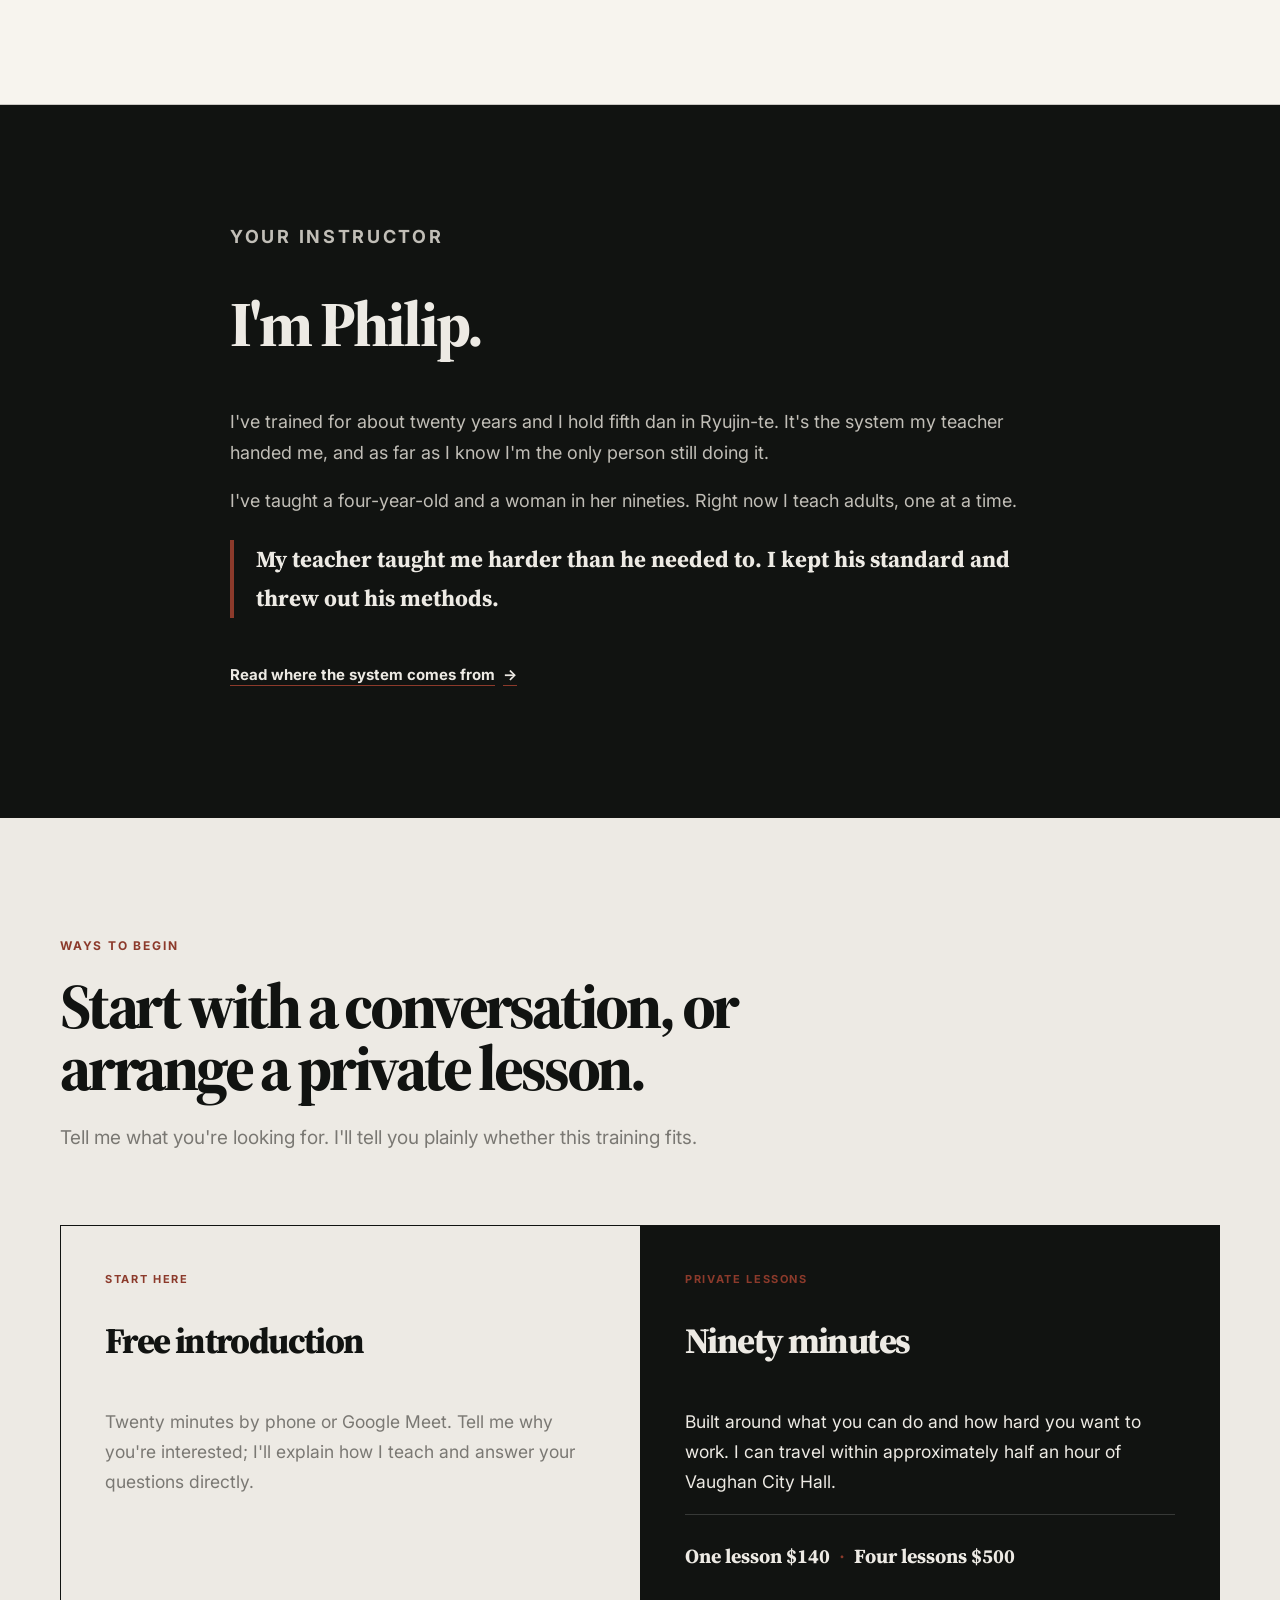
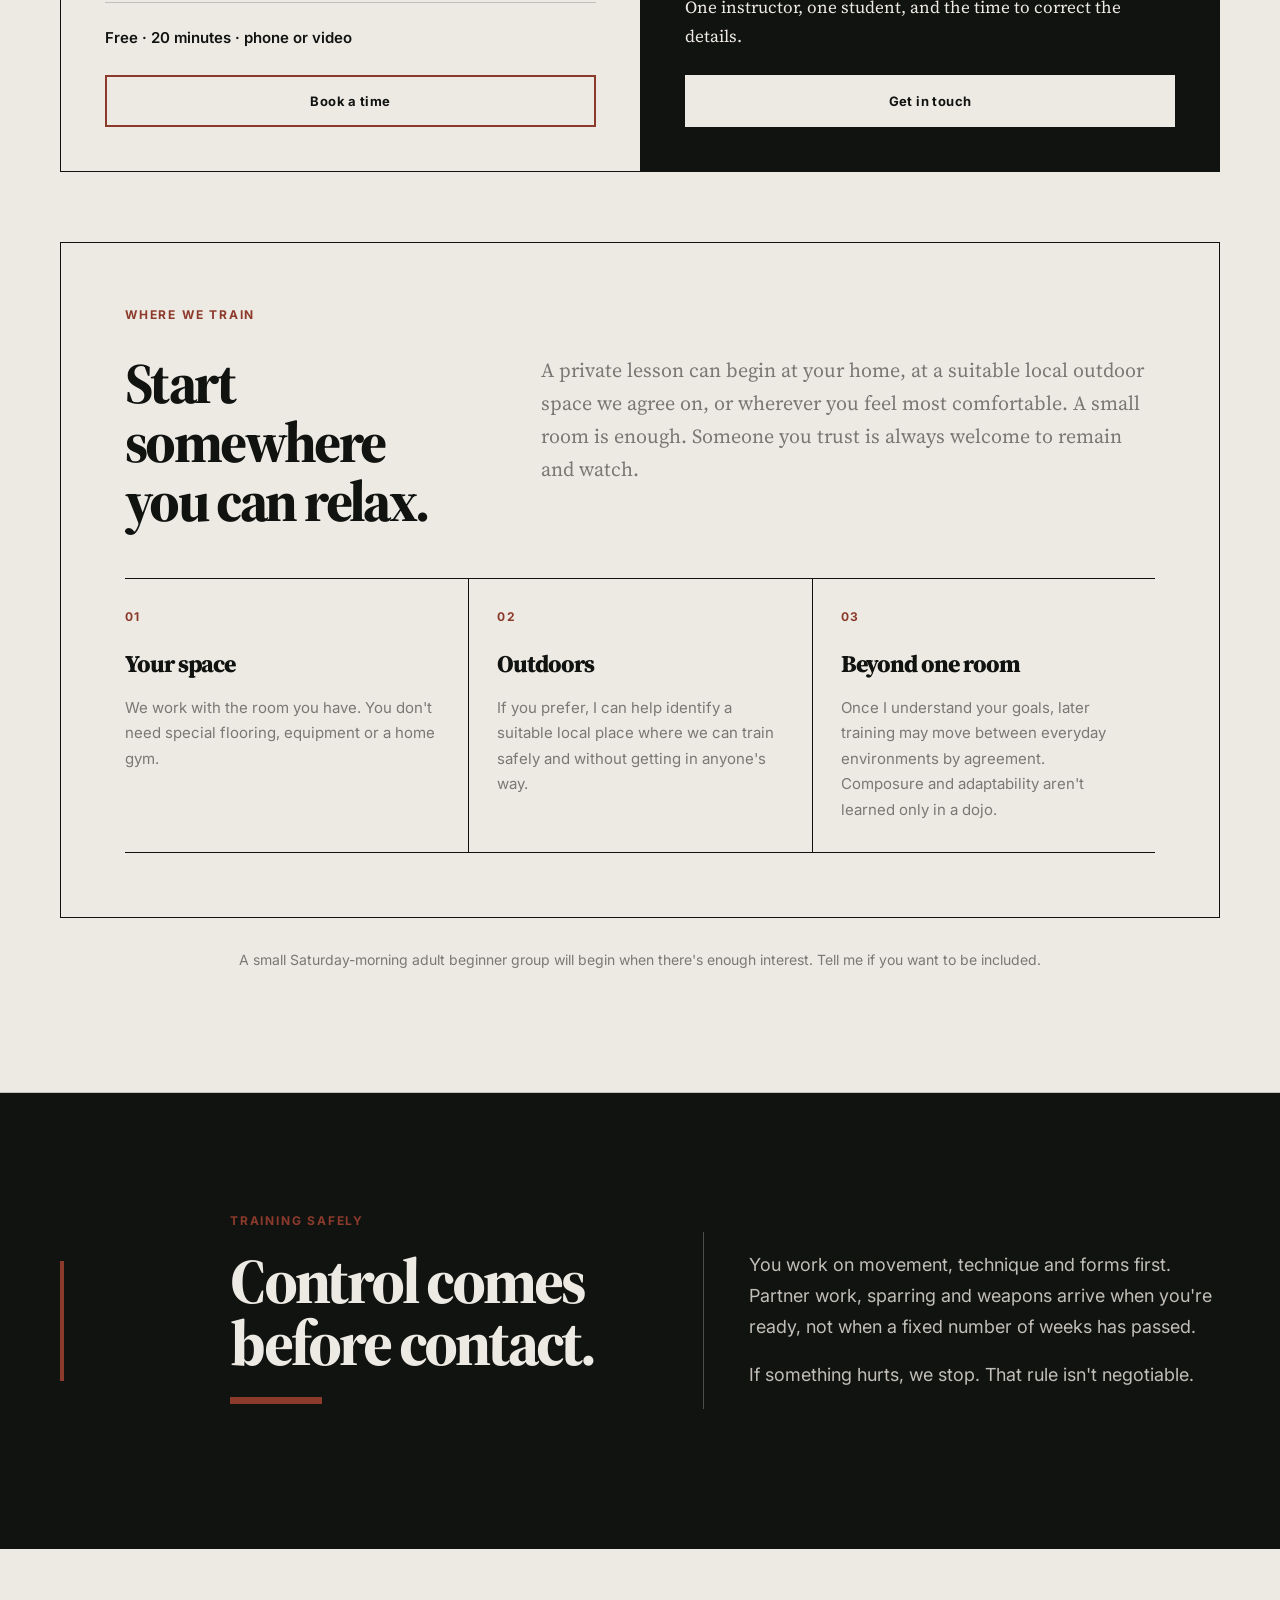
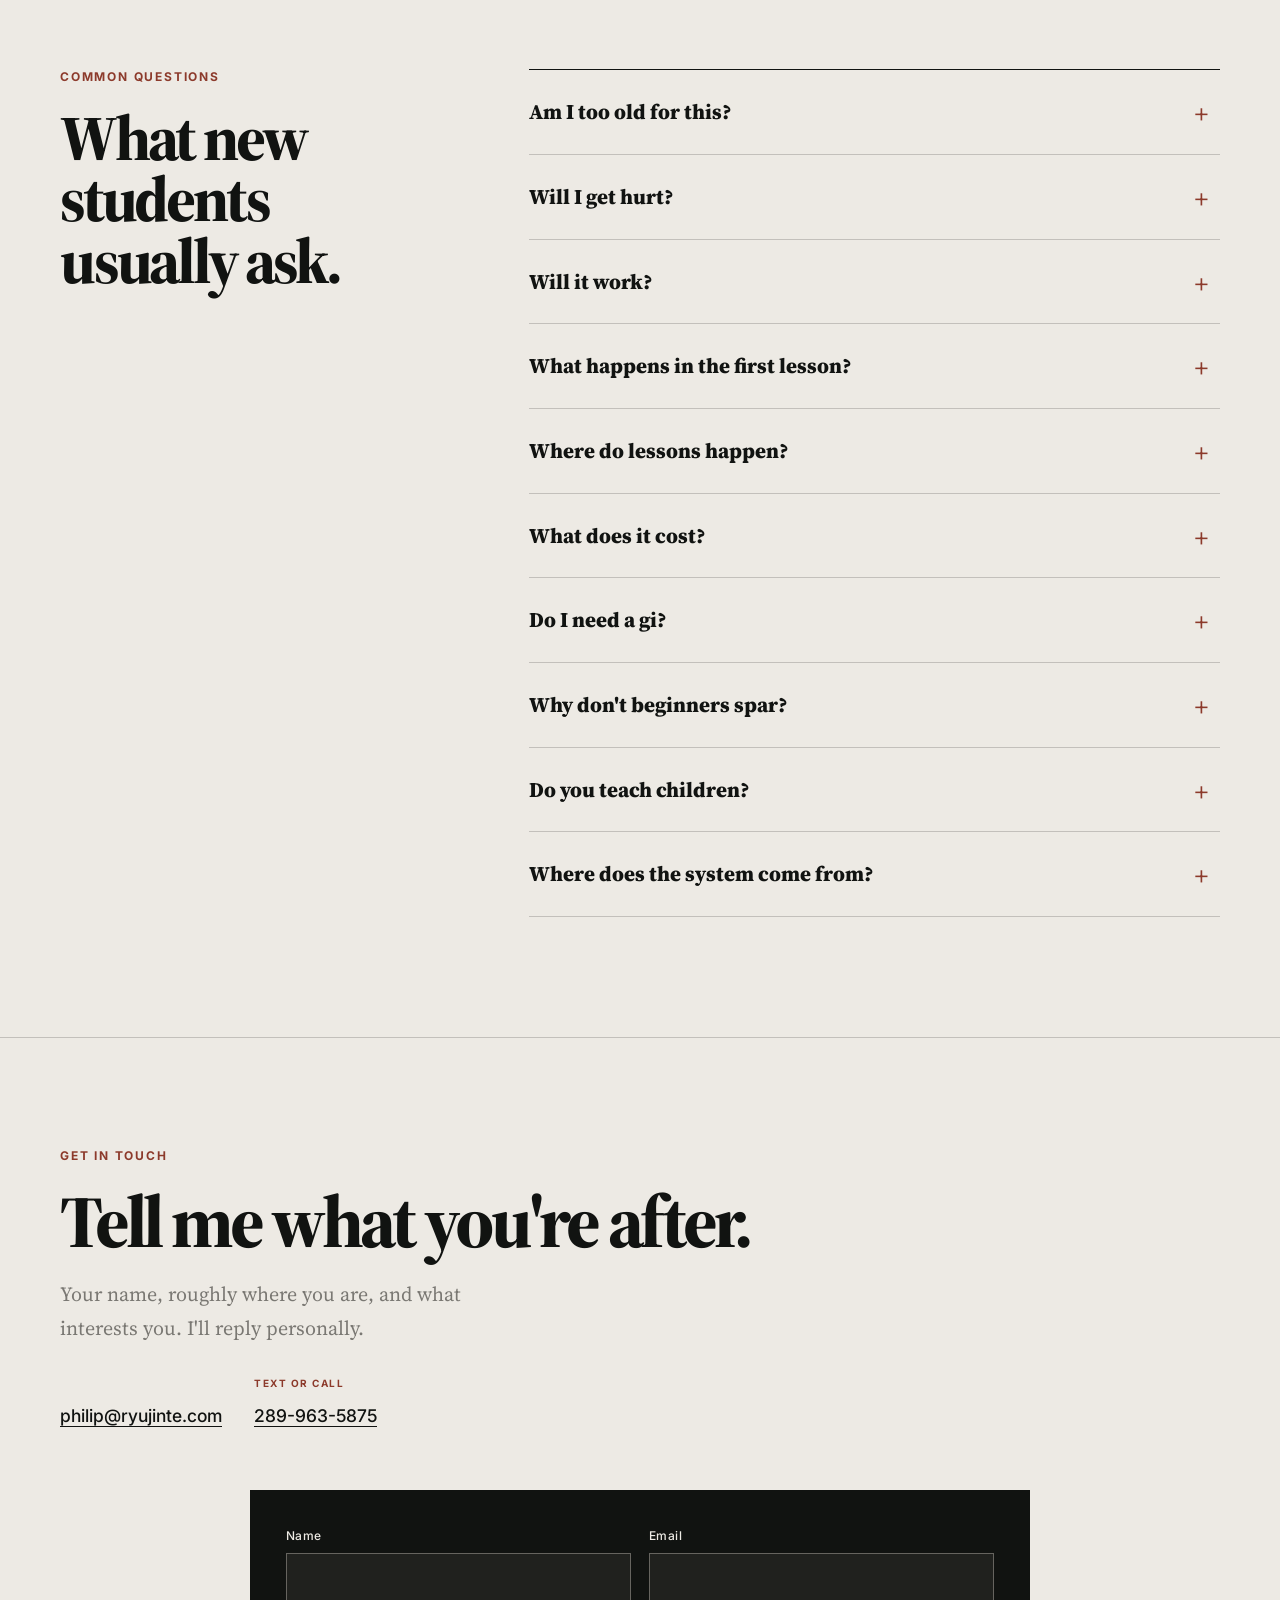
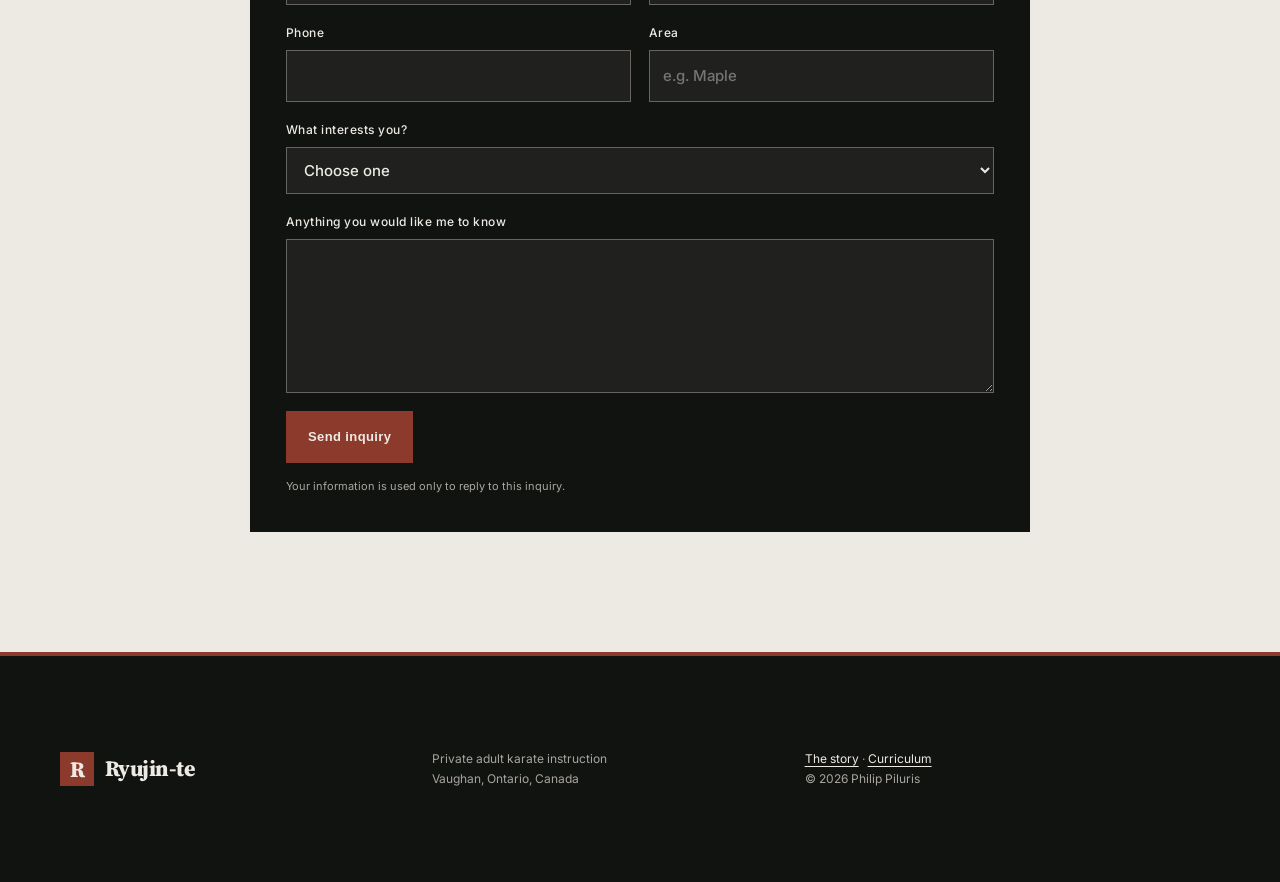
==== commit f25897de: "Add files via upload" ====
--- a/index.html
+++ b/index.html
@@ -3,14 +3,18 @@
   <head>
     <meta charset="utf-8" />
     <meta name="viewport" content="width=device-width, initial-scale=1" />
-    <meta name="theme-color" content="#16294a" />
+    <meta name="theme-color" content="#111311" />
     <meta name="description" content="A rare traditional karate system taught one to one to adults in Vaughan, Ontario by Philip Piluris." />
     <meta property="og:title" content="Ryujin-te | Private adult karate in Vaughan" />
     <meta property="og:description" content="A karate system almost nobody has seen, taught one to one to adults in Vaughan." />
     <meta property="og:type" content="website" />
     <meta property="og:url" content="https://ryujinte.com/" />
     <meta property="og:image" content="https://ryujinte.com/og.png" />
+    <meta property="og:image:width" content="1200" />
+    <meta property="og:image:height" content="630" />
+    <meta property="og:image:alt" content="Ryujin-te private karate instruction in Vaughan" />
     <meta name="twitter:card" content="summary_large_image" />
+    <meta name="twitter:image" content="https://ryujinte.com/og.png" />
     <link rel="canonical" href="https://ryujinte.com/" />
     <link rel="icon" href="favicon.ico" sizes="any" />
     <link rel="icon" type="image/png" sizes="32x32" href="favicon-32.png" />
@@ -18,7 +22,7 @@
     <link rel="manifest" href="site.webmanifest" />
     <link rel="preconnect" href="https://fonts.googleapis.com" />
     <link rel="preconnect" href="https://fonts.gstatic.com" crossorigin />
-    <link href="https://fonts.googleapis.com/css2?family=Inter:wght@400;500&amp;family=Newsreader:opsz,wght@6..72,400;6..72,500&amp;display=swap" rel="stylesheet" />
+    <link href="https://fonts.googleapis.com/css2?family=Inter:wght@400;500;600;700&amp;family=Source+Serif+4:opsz,wght@8..60,700;8..60,800&amp;display=swap" rel="stylesheet" />
     <link rel="stylesheet" href="styles.css" />
     <script type="application/ld+json">
       {
@@ -39,7 +43,7 @@
             "image": "https://ryujinte.com/og.png",
             "description": "Private traditional karate instruction serving adults in Vaughan, Ontario.",
             "telephone": "+1-289-963-5875",
-            "email": "ryujinte@gmail.com",
+            "email": "philip@ryujinte.com",
             "priceRange": "$$",
             "areaServed": {
               "@type": "AdministrativeArea",
@@ -84,7 +88,7 @@
           <div class="hero-copy reveal">
             <p class="eyebrow">Private instruction · Vaughan, Ontario</p>
             <h1>I teach a karate system almost nobody has seen.</h1>
-            <p class="hero-lead">Its traceable lineage begins in occupied Okinawa after the Second World War, and as far as I know I'm the only person still practising it. I teach it one to one in Vaughan, to adults who want something real. You don't need to be fit, or flexible, or to have done anything like this before.</p>
+            <p class="hero-lead">It came out of occupied Okinawa in the 1940s, and as far as I know I'm the only person still practising it. I teach it one to one in Vaughan, to adults who want something real. You don't need to be fit, or flexible, or to have done anything like this before.</p>
             <div class="hero-actions"><a class="button button-primary" href="https://cal.com/philip-piluris-uocpre/free-introduction" data-booking-link>Book a free introduction</a><a class="text-link" href="#practice">See what training involves <span aria-hidden="true">→</span></a></div>
           </div>
           <aside class="hero-aside reveal" aria-label="Ryujin-te at a glance">
@@ -99,7 +103,7 @@
         </div>
       </section>
 
-      <section class="trust-bar" aria-label="What you need to begin"><div class="shell trust-list"><span>Current First Aid and CPR</span><span>No contract or belt fees</span><span>No contact until you have control</span><span>You choose where we begin</span></div></section>
+      <section class="trust-bar" aria-label="Ryujin-te at a glance"><div class="shell trust-list"><span>About twenty years of training</span><span>Fifth dan</span><span>Around thirty empty-hand forms</span><span>Private instruction in Vaughan</span></div></section>
 
       <figure class="image-band image-band-motion" data-distributed-image><img src="media/training-01.jpg" alt="Ryujin-te karate demonstrated in motion" data-gallery-image onerror="this.closest('figure').remove()" /></figure>
 
@@ -111,50 +115,40 @@
         <div class="shell">
           <div class="section-heading reveal">
             <p class="eyebrow">What you will practise</p>
-            <h2>Technique first, then forms, then years of refinement.</h2>
-            <p>You'll spend a long time on a small number of things until your body does them correctly without being told. The fighting content is real. It's introduced only when you have the control for it.</p>
-            <p class="demand-line">It can be as demanding as you want it to be. Say so, and I'll push you.</p>
+            <h2>Technique first, then forms, then years of it.</h2>
+            <p>You'll spend a long time on a few things until your body does them right without being told. Most of the first month won't look like karate.</p>
+            <p class="demand-line"><strong>This isn't a fitness class with punching in it.</strong> It's an old fighting system and the material is real. You'll be taught it carefully, and how hard you work is up to you. Say the word and I'll push you.</p>
           </div>
           <div class="principles-grid">
-            <article class="principle reveal"><span class="principle-number">01</span><h3>Learn how to move</h3><p>We begin with standing, shifting weight, stepping and striking. Much of the first month doesn't look like karate. It's the body method everything else requires.</p></article>
+            <article class="principle reveal"><span class="principle-number">01</span><h3>Learn how to move</h3><p>We begin with standing, shifting weight, stepping and striking. The movements are simple enough to describe and difficult enough to occupy you for years.</p></article>
             <article class="principle reveal"><span class="principle-number">02</span><h3>Learn the forms</h3><p>The forms hold the system together. Each records a set of principles, gives you something exact to practise, and changes meaning as the rest of the curriculum catches up.</p></article>
             <article class="principle reveal"><span class="principle-number">03</span><h3>Keep going</h3><p>Partner work, grappling, weapons and sparring come later. Behind the beginning is a complete ten-kyu and five-dan curriculum. You won't run out of material.</p></article>
           </div>
-          <figure class="section-visual technical-crop reveal" data-distributed-image><img src="media/training-02.jpg" alt="Close view of precise Ryujin-te technique" data-gallery-image onerror="this.closest('figure').remove()" /><figcaption>Precision before speed. Structure before force.</figcaption></figure>
+          <figure class="section-visual technical-crop reveal" data-distributed-image><img src="media/training-02.jpg" alt="Close view of a Ryujin-te technique" data-gallery-image onerror="this.closest('figure').remove()" /></figure>
           <p class="center-link reveal"><a class="text-link" href="curriculum.html">See the complete training path <span aria-hidden="true">→</span></a></p>
         </div>
       </section>
 
-      <div class="floral-divider" aria-hidden="true">
-        <span class="hibiscus hibiscus-left"><i></i><i></i><i></i><i></i><i></i><b></b></span>
-        <span class="divider-stencil"></span>
-        <span class="hibiscus hibiscus-centre"><i></i><i></i><i></i><i></i><i></i><b></b></span>
-        <span class="divider-stencil"></span>
-        <span class="hibiscus hibiscus-right"><i></i><i></i><i></i><i></i><i></i><b></b></span>
-      </div>
-
       <section class="legend-band" aria-labelledby="legend-title">
-        <span class="hibiscus legend-bloom legend-bloom-left" aria-hidden="true"><i></i><i></i><i></i><i></i><i></i><b></b></span>
         <div class="shell legend-inner reveal">
-          <p class="eyebrow">The family legend</p>
+          <p class="eyebrow">The origin story</p>
           <h2 id="legend-title">A fisherman, a demon, and the Dragon God of the Sea.</h2>
-          <p>The system's origin story is unprovable and I'm not going to pretend otherwise. It's also the best thing I own.</p>
+          <p>The origin story can't be proven and I won't pretend otherwise. It's still the best thing I own.</p>
           <a class="text-link" href="story.html">Read it <span aria-hidden="true">→</span></a>
         </div>
-        <span class="hibiscus legend-bloom legend-bloom-right" aria-hidden="true"><i></i><i></i><i></i><i></i><i></i><b></b></span>
       </section>
 
       <section class="section timeline-section section-paper" aria-labelledby="timeline-title">
-        <div class="shell"><div class="section-heading reveal"><p class="eyebrow">The path</p><h2 id="timeline-title">A beginning, not a deadline.</h2></div><div class="training-path reveal" aria-label="Training progression"><div><span>01 · First month</span><strong>Standing, movement, weight transfer and real striking mechanics</strong></div><div><span>02 · First year</span><strong>Two or three forms and the beginnings of the body method</strong></div><div><span>03 · Beyond</span><strong>Partner work, weapons, deeper applications and refinement</strong></div></div></div>
+        <div class="shell"><div class="section-heading reveal"><p class="eyebrow">The path</p><h2 id="timeline-title">What the first year opens up.</h2></div><div class="training-path reveal" aria-label="Training progression"><div><span>01 · First month</span><strong>Standing, movement, weight transfer and real striking mechanics</strong></div><div><span>02 · First year</span><strong>Two or three forms and the beginnings of the system's underlying mechanics</strong></div><div><span>03 · Beyond</span><strong>Partner work, weapons, deeper applications and refinement</strong></div></div></div>
       </section>
 
       <section class="section section-ink instructor-band" id="instructor">
         <div class="shell instructor-grid" data-instructor-grid>
-          <div class="portrait-wrap"><span class="hibiscus instructor-bloom" aria-hidden="true"><i></i><i></i><i></i><i></i><i></i><b></b></span><div class="portrait-frame reveal" data-portrait><img src="media/philip-piluris.jpg" alt="Philip Piluris, instructor of Ryujin-te" data-portrait-image onerror="this.closest('[data-portrait]').remove();document.querySelector('[data-instructor-grid]').classList.add('no-portrait')" /></div></div>
+          <div class="portrait-wrap"><div class="portrait-frame reveal" data-portrait><img src="media/philip-piluris.jpg" alt="Philip Piluris, instructor of Ryujin-te" data-portrait-image onerror="this.closest('[data-portrait]').remove();document.querySelector('[data-instructor-grid]').classList.add('no-portrait')" /></div></div>
           <div class="instructor-copy inverse-copy reveal">
             <p class="eyebrow">Your instructor</p><h2>I'm Philip.</h2>
-            <p>I trained under one teacher for about twenty years and hold fifth dan in Ryujin-te. He taught me the whole system and eventually made its continuation my responsibility.</p>
-            <p>I've taught a four-year-old and a woman in her nineties, and I'm not sure which was harder. For now, regular instruction is arranged one to one with adults.</p>
+            <p>I've trained for about twenty years and I hold fifth dan in Ryujin-te. It's the system my teacher handed me, and as far as I know I'm the only person still doing it.</p>
+            <p>I've taught a four-year-old and a woman in her nineties. Right now I teach adults, one at a time.</p>
             <p>My teacher taught me harder than he needed to. I kept his standard and threw out his methods.</p>
             <a class="text-link" href="story.html">Read where the system comes from <span aria-hidden="true">→</span></a>
           </div>
@@ -163,9 +157,9 @@
 
       <section class="section section-paper" id="learn">
         <div class="shell">
-          <div class="section-heading reveal"><p class="eyebrow">Ways to begin</p><h2>Start with a conversation, or arrange a private lesson.</h2><p>Ask whatever you need to ask first. There's no pressure to sign up.</p></div>
+          <div class="section-heading reveal"><p class="eyebrow">Ways to begin</p><h2>Start with a conversation, or arrange a private lesson.</h2><p>Tell me what you're looking for. I'll tell you plainly whether this training fits.</p></div>
           <div class="offer-grid">
-            <article class="offer-card reveal"><p class="offer-kicker">Start here</p><h3>Free introduction</h3><p>Twenty minutes by phone or Google Meet. We'll discuss what you want, anything physical I should know about, and whether this training is a reasonable fit.</p><p class="plain-offer-detail">Free. No obligation. No physical activity.</p><a class="button button-secondary" href="https://cal.com/philip-piluris-uocpre/free-introduction" data-booking-link>Book a time</a></article>
+            <article class="offer-card reveal"><p class="offer-kicker">Start here</p><h3>Free introduction</h3><p>Twenty minutes by phone or Google Meet. Tell me why you're interested; I'll explain how I teach and answer your questions directly.</p><p class="plain-offer-detail">Free · 20 minutes · phone or video</p><a class="button button-secondary" href="https://cal.com/philip-piluris-uocpre/free-introduction" data-booking-link>Book a time</a></article>
             <article class="offer-card offer-featured reveal"><p class="offer-kicker">Private lessons</p><h3>Ninety minutes</h3><p>Built around what you can do and how hard you want to work. I can travel within approximately half an hour of Vaughan City Hall.</p><p class="inline-price"><strong>One lesson $140</strong><span>·</span><strong>Four lessons $500</strong></p><p class="offer-proof">One instructor, one student, and the time to correct the details.</p><a class="button button-light" href="#contact">Get in touch</a></article>
           </div>
           <div class="training-setting reveal" aria-labelledby="setting-title">
@@ -190,14 +184,14 @@
         <div class="shell faq-layout">
           <div class="section-heading reveal"><p class="eyebrow">Common questions</p><h2>What new students usually ask.</h2></div>
           <div class="faq-list reveal">
-            <details><summary>Am I too old for this?</summary><p>No. The training is adapted to what your body can do now. Recovery and mobility change with age; precision, timing and understanding can continue improving for decades. If you have a health condition, speak with your doctor first.</p></details>
-            <details><summary>Will I get hurt?</summary><p>Any physical activity carries risk, but beginners aren't hitting people or being hit. Early training focuses on your own movement and control. If something hurts, we stop.</p></details>
+            <details><summary>Am I too old for this?</summary><p>Probably not. Recovery changes with age, but precision, timing and understanding can improve for decades. If you have a health condition, speak with your doctor first.</p></details>
+            <details><summary>Will I get hurt?</summary><p>Martial arts carries risk. Early training is solo, contact is introduced deliberately, and I won't ask you to work through an injury.</p></details>
             <details><summary>Will it work?</summary><p>There's real fighting material in this system. I won't promise instant self-defence. Skill comes from sound mechanics, repetition and, eventually, carefully testing the material with a controlled partner.</p></details>
             <details><summary>What happens in the first lesson?</summary><p>We discuss what you want and anything relevant about your body. Then I watch how you stand and move, introduce several fundamentals, and give you something precise to practise.</p></details>
             <details><summary>Where do lessons happen?</summary><p>At your home, at a suitable local outdoor space we agree on, or wherever you feel most comfortable within the service area. A small room is enough, and anyone you trust is welcome to remain and watch. As your training develops, we may use different everyday environments by agreement.</p></details>
             <details><summary>What does it cost?</summary><p>$140 for a ninety-minute lesson, or $500 for four. The first conversation is free. There aren't any contracts, registration charges or grading fees.</p></details>
             <details><summary>Do I need a gi?</summary><p>No. The tradition wasn't taught to me in a gi. Comfortable athletic clothing is sufficient.</p></details>
-            <details><summary>Why don't beginners spar?</summary><p>Because contact requires control, and control takes time. Partner work begins when you can work safely.</p></details>
+            <details><summary>Why don't beginners spar?</summary><p>They do—once they can work with control. Sparring without that foundation teaches panic, bad mechanics and avoidable injury.</p></details>
             <details><summary>Do you teach children?</summary><p>Regular instruction is currently set up for adults. Families interested in future youth instruction are welcome to get in touch. Youth training will begin only when there is a suitable group and the additional insurance and safeguards are in place.</p></details>
             <details><summary>Where does the system come from?</summary><p>The verifiable transmission begins in Okinawa after the Second World War. Before that is a family legend involving a fisherman, a demon and the Dragon God of the Sea. <a href="story.html">The complete account is here.</a></p></details>
           </div>
@@ -205,9 +199,9 @@
       </section>
 
       <section class="contact-section" id="contact">
-        <div class="shell contact-heading reveal"><p class="eyebrow">Get in touch</p><h2>Tell me what you're after.</h2><p class="contact-intro">Your name, roughly where you are, and what interests you. I'll reply personally.</p><div class="direct-contact"><a href="mailto:ryujinte@gmail.com">ryujinte@gmail.com</a><span class="phone-contact"><strong>Text or call</strong><a href="tel:+12899635875" data-phone-link>289-963-5875</a></span></div></div>
+        <div class="shell contact-heading reveal"><p class="eyebrow">Get in touch</p><h2>Tell me what you're after.</h2><p class="contact-intro">Your name, roughly where you are, and what interests you. I'll reply personally.</p><div class="direct-contact"><a href="mailto:philip@ryujinte.com">philip@ryujinte.com</a><span class="phone-contact"><strong>Text or call</strong><a href="tel:+12899635875" data-phone-link>289-963-5875</a></span></div></div>
         <div class="shell contact-grid contact-form-grid" data-contact-grid>
-          <form class="contact-form reveal" action="https://formsubmit.co/ryujinte@gmail.com" method="POST">
+          <form class="contact-form reveal" action="https://formsubmit.co/philip@ryujinte.com" method="POST">
             <input type="hidden" name="_subject" value="New Ryujin-te website inquiry" /><input type="hidden" name="_template" value="table" /><input type="hidden" name="_next" value="https://ryujinte.com/thanks.html" /><input type="hidden" name="_captcha" value="false" /><input type="text" name="_honey" class="form-honeypot" tabindex="-1" autocomplete="off" aria-hidden="true" />
             <div class="form-row"><label>Name<input type="text" name="name" autocomplete="name" required /></label><label>Email<input type="email" name="email" autocomplete="email" required /></label></div>
             <div class="form-row"><label>Phone<input type="tel" name="phone" autocomplete="tel" /></label><label>Area<input type="text" name="area" autocomplete="address-level2" placeholder="e.g. Maple" /></label></div>
@@ -221,7 +215,7 @@
       </section>
     </main>
 
-    <footer class="site-footer floral-footer"><div class="footer-florals" aria-hidden="true"><span class="hibiscus"><i></i><i></i><i></i><i></i><i></i><b></b></span><span class="hibiscus"><i></i><i></i><i></i><i></i><i></i><b></b></span></div><div class="shell footer-grid"><a class="wordmark footer-wordmark" href="#top"><span class="wordmark-mark" aria-hidden="true"><i></i></span><span>Ryujin-te</span></a><p>Private adult karate instruction<br />Vaughan, Ontario, Canada</p><p><a href="story.html">The story</a> · <a href="curriculum.html">Curriculum</a><br />© <span data-year>2026</span> Philip Piluris</p></div></footer>
+    <footer class="site-footer"><div class="shell footer-grid"><a class="wordmark footer-wordmark" href="#top"><span class="wordmark-mark" aria-hidden="true"><i></i></span><span>Ryujin-te</span></a><p>Private adult karate instruction<br />Vaughan, Ontario, Canada</p><p><a href="story.html">The story</a> · <a href="curriculum.html">Curriculum</a><br />© <span data-year>2026</span> Philip Piluris</p></div></footer>
     <script src="site-config.js"></script><script src="media-config.js"></script><script src="script.js" defer></script>
   </body>
 </html>
--- a/styles.css
+++ b/styles.css
@@ -1,22 +1,22 @@
 :root {
-  --ink: #16294a;
-  --ink-deep: #101e37;
-  --sea: #2e7d64;
-  --sea-light: #b9c4d4;
-  --copper: #d93a2b;
-  --saffron: #e8a33d;
-  --jade: #2e7d64;
-  --paper: #faf4e6;
-  --paper-deep: #eee2ca;
-  --mist: #f2ead8;
-  --white: #faf4e6;
-  --text: #1a1614;
-  --muted: #4a4038;
-  --line: rgba(22, 41, 74, 0.18);
-  --serif: Newsreader, "Palatino Linotype", Palatino, Georgia, serif;
+  --ink: #111311;
+  --ink-deep: #090a09;
+  --sea: #3d3e39;
+  --sea-light: #b9b6b0;
+  --copper: #8c3a2b;
+  --saffron: #8c3a2b;
+  --jade: #5f5e59;
+  --paper: #edeae4;
+  --paper-deep: #dcd8d0;
+  --mist: #e4e0d8;
+  --white: #f7f4ee;
+  --text: #1a1a18;
+  --muted: #7a7873;
+  --line: rgba(26, 26, 24, 0.2);
+  --serif: "Source Serif 4", Georgia, "Times New Roman", serif;
   --sans: Inter, ui-sans-serif, -apple-system, BlinkMacSystemFont, "Segoe UI", sans-serif;
   --shell: min(1160px, calc(100vw - 40px));
-  --shadow: 0 24px 70px rgba(22, 41, 74, 0.16);
+  --shadow: 0 24px 70px rgba(17, 19, 17, 0.16);
 }
 
 * { box-sizing: border-box; }
@@ -31,7 +31,7 @@
 .skip-link:focus { top: 16px; }
 
 .site-header { position: fixed; inset: 0 0 auto; z-index: 100; border-bottom: 1px solid transparent; transition: background .25s ease, border-color .25s ease, box-shadow .25s ease; }
-.site-header.scrolled { background: rgba(250,244,230,.96); border-color: var(--line); box-shadow: 0 10px 35px rgba(22,41,74,.08); backdrop-filter: blur(15px); }
+.site-header.scrolled { background: rgba(237,234,228,.96); border-color: var(--line); box-shadow: 0 10px 35px rgba(17,19,17,.08); backdrop-filter: blur(15px); }
 .header-inner { min-height: 82px; display: flex; align-items: center; justify-content: space-between; gap: 32px; }
 .header-contact { display: flex; align-items: center; gap: 16px; }
 .header-phone { color: var(--ink); font-size: 13px; font-weight: 800; text-decoration-color: var(--copper); text-underline-offset: 4px; }
@@ -345,10 +345,8 @@
 .section-visual figcaption { position: absolute; right: 0; bottom: 0; padding: 10px 15px; background: rgba(16,44,53,.9); color: var(--white); font-size: 12px; }
 
 .floral-band { position: relative; isolation: isolate; overflow: hidden; }
-.floral-band::before { content: "✿   ·   ✿   ·   ✿   ·   ✿   ·   ✿   ·   ✿"; position: absolute; z-index: 0; right: -4vw; bottom: -38px; color: var(--copper); font-family: Georgia, serif; font-size: clamp(80px,12vw,170px); letter-spacing: .08em; line-height: 1; opacity: .045; white-space: nowrap; pointer-events: none; }
 .floral-band > * { position: relative; z-index: 1; }
 .floral-footer { position: relative; isolation: isolate; overflow: hidden; }
-.floral-footer::before { content: "✿"; position: absolute; z-index: 0; right: 5%; bottom: -70%; color: var(--copper); font-family: Georgia, serif; font-size: 260px; line-height: 1; opacity: .055; pointer-events: none; }
 .floral-footer > * { position: relative; z-index: 1; }
 
 .article-hero { position: relative; padding: 185px 0 105px; background: var(--ink); }
@@ -369,7 +367,7 @@
 .truth-note { margin-top: 45px !important; padding: 28px 30px; border-left: 3px solid var(--copper); background: var(--mist); font-family: var(--sans); font-size: 16px; }
 .story-coda { margin-top: 70px; padding-top: 15px; }
 .floral-panel { position: relative; padding: 55px; overflow: hidden; border: 1px solid var(--line); background: var(--white); }
-.floral-panel::after { content: "✿"; position: absolute; right: -25px; bottom: -70px; color: var(--copper); font-family: Georgia, serif; font-size: 230px; line-height: 1; opacity: .07; pointer-events: none; }
+.floral-panel::after { display: none; }
 .floral-panel > * { position: relative; z-index: 1; }
 .disclosure-block { padding: 48px 0 0; border-top: 3px solid var(--copper); }
 
@@ -431,7 +429,7 @@
   .story-beat { font-size: 21px; }
 }
 
-/* Bingata revision — bold colour blocks, flat floral forms, no text on pattern */
+/* Superseded layout rules retained only for backwards compatibility. */
 h1, h2, h3, .wordmark, .button, .text-link, .eyebrow, .aside-label, .at-a-glance dt, .at-a-glance dd, .offer-kicker, .contact-form label { font-weight: 500; }
 .header-phone-wrap { display: grid; gap: 1px; text-align: right; line-height: 1.15; }
 .phone-label { color: var(--muted); font-size: 9px; font-weight: 500; letter-spacing: .1em; text-transform: uppercase; }
@@ -447,16 +445,8 @@
 .training-path div { border-top: 3px solid var(--copper); }
 .training-path div + div { border-left-color: var(--copper); }
 
-.floral-band::before, .floral-footer::before { display: none; }
-.hibiscus { position: relative; display: block; width: 150px; height: 150px; flex: 0 0 auto; }
-.hibiscus i { position: absolute; left: 50%; top: 50%; width: 42%; height: 53%; background: var(--copper); border: 4px solid var(--saffron); border-radius: 58% 58% 45% 45%; transform-origin: 50% 100%; }
-.hibiscus i:nth-child(1) { transform: translate(-50%,-100%) rotate(0deg); }
-.hibiscus i:nth-child(2) { transform: translate(-50%,-100%) rotate(72deg); }
-.hibiscus i:nth-child(3) { transform: translate(-50%,-100%) rotate(144deg); }
-.hibiscus i:nth-child(4) { transform: translate(-50%,-100%) rotate(216deg); }
-.hibiscus i:nth-child(5) { transform: translate(-50%,-100%) rotate(288deg); }
-.hibiscus b { position: absolute; z-index: 3; left: 48%; top: 49%; width: 58%; height: 6px; background: var(--saffron); border: 1px solid var(--ink); transform: rotate(-28deg); transform-origin: left center; }
-.hibiscus b::after { content: ""; position: absolute; right: -7px; top: -7px; width: 16px; height: 16px; border: 3px solid var(--ink); border-radius: 50%; background: var(--saffron); }
+.hibiscus { display: none; }
+.hibiscus i, .hibiscus b { display: none; }
 .floral-divider { min-height: 230px; display: flex; align-items: center; justify-content: center; gap: clamp(20px,5vw,80px); padding: 34px max(20px,5vw); overflow: hidden; background: var(--ink); border-block: 10px solid var(--saffron); }
 .floral-divider .hibiscus { width: clamp(105px,12vw,165px); height: clamp(105px,12vw,165px); }
 .divider-stencil { width: clamp(30px,6vw,80px); height: clamp(30px,6vw,80px); border: 8px solid var(--jade); outline: 5px solid var(--saffron); transform: rotate(45deg); }
@@ -468,7 +458,6 @@
 .legend-inner > p:not(.eyebrow) { max-width: 680px; margin: 0 auto 30px; color: var(--sea-light); font-family: var(--serif); font-size: clamp(20px,2.5vw,28px); line-height: 1.5; }
 .legend-inner .text-link { color: var(--paper); }
 .legend-bloom { position: absolute; z-index: 1; width: clamp(190px,25vw,390px); height: clamp(190px,25vw,390px); }
-.legend-bloom i { border-width: 7px; }
 .legend-bloom-left { left: clamp(-210px,-12vw,-90px); bottom: clamp(-170px,-8vw,-70px); }
 .legend-bloom-right { right: clamp(-210px,-12vw,-90px); top: clamp(-170px,-8vw,-70px); transform: rotate(165deg); }
 
@@ -478,7 +467,6 @@
 .portrait-wrap { position: relative; min-width: 0; }
 .portrait-wrap .portrait-frame { position: relative; z-index: 2; }
 .instructor-bloom { position: absolute; z-index: 1; width: 360px; height: 360px; left: -160px; bottom: -120px; }
-.instructor-bloom i { border-width: 7px; }
 
 .safety-section { background: var(--ink); }
 .safety-section .section-heading h2::after { content: ""; display: block; width: 92px; height: 7px; margin-top: 24px; background: var(--copper); }
@@ -498,7 +486,7 @@
 .contact-form { background: var(--ink); border: 0; }
 .contact-form label { color: var(--paper); }
 .contact-form input, .contact-form select, .contact-form textarea { border-color: rgba(250,244,230,.42); background: var(--paper); color: var(--text); }
-.contact-form input:focus, .contact-form select:focus, .contact-form textarea:focus { border-color: var(--saffron); box-shadow: 0 0 0 3px rgba(232,163,61,.28); }
+.contact-form input:focus, .contact-form select:focus, .contact-form textarea:focus { border-color: var(--copper); box-shadow: 0 0 0 3px rgba(140,58,43,.25); }
 .contact-form .button { background: var(--copper); color: var(--paper); }
 .form-note { color: var(--sea-light); }
 .contact-environment { min-height: 100%; margin: 0; overflow: hidden; background: var(--ink); }
@@ -551,7 +539,7 @@
 
 /* August 2026 completion pass — practical trust, article navigation and access */
 .article-page .site-header,
-.article-page .site-header.scrolled { background: rgba(250,244,230,.98); border-color: var(--line); box-shadow: 0 10px 35px rgba(22,41,74,.08); backdrop-filter: blur(15px); }
+.article-page .site-header.scrolled { background: rgba(237,234,228,.98); border-color: var(--line); box-shadow: 0 10px 35px rgba(17,19,17,.08); backdrop-filter: blur(15px); }
 .article-page .site-header .wordmark,
 .article-page .site-header .header-phone,
 .article-page .site-header .primary-nav a { color: var(--ink); }
@@ -574,7 +562,7 @@
 .setting-grid h4 { margin: 16px 0 10px; color: var(--ink); font-family: var(--serif); font-size: 24px; }
 .setting-grid p { margin: 0; color: var(--muted); font-size: 15px; }
 
-.article-jump-nav { position: sticky; z-index: 90; top: 82px; overflow-x: auto; background: var(--paper); border-bottom: 1px solid var(--line); box-shadow: 0 10px 25px rgba(22,41,74,.06); scrollbar-width: thin; }
+.article-jump-nav { position: sticky; z-index: 90; top: 82px; overflow-x: auto; background: var(--paper); border-bottom: 1px solid var(--line); box-shadow: 0 10px 25px rgba(17,19,17,.06); scrollbar-width: thin; }
 .article-jump-nav .shell { display: flex; align-items: stretch; justify-content: center; min-width: max-content; }
 .article-jump-nav a { display: inline-flex; min-height: 52px; align-items: center; padding: 9px 16px; color: var(--ink); font-size: 12px; font-weight: 500; text-decoration-color: var(--copper); text-underline-offset: 4px; }
 #shape, #road, #experienced, #grading, #starting-late, #purpose { scroll-margin-top: 145px; }
@@ -616,3 +604,227 @@
   .inline-cta .button { width: 100%; }
   .story-actions { display: grid; }
 }
+
+/* August 2026 direction correction — austere, documentary, unornamented */
+body { background: var(--paper); color: var(--text); }
+
+h1, h2, h3, h4,
+.wordmark,
+.article-body,
+.longform-copy { font-family: var(--serif); }
+
+h1, h2, h3, h4 { font-weight: 800; letter-spacing: -.045em; }
+
+.site-header,
+.site-header.scrolled,
+.article-page .site-header,
+.article-page .site-header.scrolled {
+  background: rgba(17,19,17,.98);
+  border-color: rgba(237,234,228,.14);
+  box-shadow: none;
+  backdrop-filter: blur(14px);
+}
+
+.site-header .wordmark,
+.site-header .header-phone,
+.site-header .primary-nav a,
+.article-page .site-header .wordmark,
+.article-page .site-header .header-phone,
+.article-page .site-header .primary-nav a { color: var(--paper); }
+
+.wordmark { gap: 11px; font-size: 22px; font-weight: 800; letter-spacing: -.025em; }
+.wordmark-mark { width: 34px; height: 34px; border: 0; border-radius: 0; background: var(--copper); color: var(--paper); }
+.wordmark-mark::before { content: "R"; position: static; display: block; height: auto; border: 0; border-radius: 0; font-family: var(--serif); font-size: 22px; font-weight: 800; line-height: 1; }
+.wordmark-mark::after, .wordmark-mark i { display: none; }
+.phone-label { color: #a8a59f; }
+.primary-nav a:not(.nav-cta)::after { height: 2px; background: var(--copper); }
+.nav-cta { border-color: var(--copper); background: var(--copper); color: var(--paper) !important; }
+.nav-cta:hover, .nav-cta:focus-visible { background: #6f2e23; border-color: #6f2e23; }
+.site-header .nav-toggle > span:not(.sr-only),
+.article-page .site-header .nav-toggle > span:not(.sr-only) { background: var(--paper); }
+
+.hero { min-height: 820px; background: var(--ink); border-bottom: 1px solid rgba(237,234,228,.14); }
+.hero-grid { align-items: end; }
+.hero h1 { color: var(--paper); font-size: clamp(62px,7.8vw,112px); font-weight: 800; letter-spacing: -.065em; line-height: .9; }
+.hero-lead { color: #c5c1ba; font-family: var(--sans); font-size: clamp(18px,1.7vw,23px); line-height: 1.65; }
+.hero .eyebrow, .hero .aside-label { color: #c67563; }
+.hero .text-link { color: var(--paper); }
+.hero-aside { border-left: 3px solid var(--copper); }
+.hero-aside h2, .at-a-glance dd { color: var(--paper); }
+.at-a-glance dt { color: #9b9892; }
+.at-a-glance div { border-color: rgba(237,234,228,.18); }
+
+.eyebrow,
+.aside-label,
+.offer-kicker,
+.phone-contact strong { color: var(--copper); font-weight: 700; letter-spacing: .15em; }
+.button { border-radius: 0; font-weight: 700; letter-spacing: .03em; }
+.button-primary { background: var(--copper); color: var(--paper); }
+.button-primary:hover, .button-primary:focus-visible { background: #6f2e23; }
+.button-secondary { border: 2px solid var(--copper); color: var(--ink); }
+.button-secondary:hover, .button-secondary:focus-visible { background: var(--copper); color: var(--paper); }
+.button-light { background: var(--paper); color: var(--ink); }
+.text-link { font-weight: 700; text-decoration-color: var(--copper); }
+
+.trust-bar { padding: 0; background: var(--paper); border: 0; border-bottom: 1px solid var(--line); }
+.trust-list { display: grid; grid-template-columns: repeat(4,1fr); }
+.trust-list span { min-height: 72px; justify-content: center; padding: 15px 20px; border-left: 1px solid var(--line); font-size: 11px; font-weight: 700; letter-spacing: .05em; text-align: center; text-transform: uppercase; white-space: normal; }
+.trust-list span:last-child { border-right: 1px solid var(--line); }
+.trust-list span:not(:last-child)::after { display: none; }
+
+.image-band,
+.section-visual,
+.portrait-frame,
+.contact-environment { background: #20211e; box-shadow: none; }
+.image-band img,
+.section-visual img,
+.portrait-frame img,
+.contact-environment img { filter: grayscale(.62) sepia(.09) saturate(.75) contrast(1.13); }
+.section-visual figcaption { display: none; }
+
+.section,
+.media-section { border-bottom: 1px solid var(--line); }
+.section-paper,
+.section-mist,
+.article,
+.curriculum-cta,
+.contact-section { background: var(--paper); }
+.section-heading h2,
+.contact-heading h2,
+.curriculum-cta h2 { color: var(--ink); font-weight: 800; letter-spacing: -.05em; line-height: .96; }
+.section-heading > p:last-child,
+.training-setting-intro > p:last-child,
+.setting-grid p,
+.faq-list details p,
+.contact-intro { color: var(--muted); }
+
+.demand-line { max-width: 760px; padding: 26px 0 0 26px; border-top: 1px solid var(--line); border-left: 4px solid var(--copper); color: var(--ink) !important; font-family: var(--sans); font-size: 18px !important; font-weight: 400; line-height: 1.65; }
+.demand-line strong { display: block; margin-bottom: 6px; font-family: var(--serif); font-size: 25px; font-weight: 800; letter-spacing: -.025em; }
+.principles-grid { gap: 0; background: transparent; border: 1px solid var(--ink); }
+.principle { background: transparent; border-right: 1px solid var(--ink); }
+.principle:last-child { border-right: 0; }
+.principle-number { color: var(--copper); font-family: var(--sans); font-size: 12px; font-weight: 700; letter-spacing: .12em; }
+.principle h3 { font-size: 29px; font-weight: 800; }
+.principle p { color: #5e5c57; }
+
+.legend-band { min-height: auto; background: var(--ink); border-block: 4px solid var(--copper); }
+.legend-inner { max-width: 1050px; padding-block: clamp(80px,10vw,140px); text-align: left; }
+.legend-inner .eyebrow { color: #c67563; }
+.legend-inner h2 { max-width: 940px; margin: 0 0 30px; color: var(--paper); font-size: clamp(48px,7vw,92px); font-weight: 800; letter-spacing: -.06em; line-height: .92; }
+.legend-inner > p:not(.eyebrow) { max-width: 650px; margin: 0 0 30px; color: #b9b6b0; font-family: var(--sans); font-size: 19px; line-height: 1.7; }
+.legend-inner .text-link { color: var(--paper); }
+.floral-divider, .hibiscus, .legend-bloom, .instructor-bloom, .footer-florals { display: none !important; }
+
+.timeline-section { background: var(--white); }
+.training-path { border-color: var(--ink); }
+.training-path div { border-top: 4px solid var(--copper); }
+.training-path div + div { border-left-color: var(--ink); }
+.training-path span { color: var(--copper); font-family: var(--sans); font-size: 11px; font-weight: 700; letter-spacing: .1em; text-transform: uppercase; }
+.training-path strong { font-size: 20px; font-weight: 800; }
+
+.instructor-band,
+.safety-section,
+.experienced-section,
+.ethic-section { background: var(--ink); }
+.instructor-grid { align-items: stretch; }
+.portrait-frame { min-height: 660px; border: 1px solid rgba(237,234,228,.18); }
+.instructor-copy { align-self: center; }
+.instructor-band .instructor-copy h2,
+.instructor-band .instructor-copy p,
+.instructor-band .text-link,
+.section-heading.inverse h2,
+.inverse-copy { color: var(--paper); }
+.instructor-copy h2 { font-weight: 800; }
+.instructor-copy p { color: #c1beb7 !important; font-family: var(--sans); font-size: 18px; }
+.instructor-copy p:last-of-type { padding-left: 22px; border-left: 4px solid var(--copper); color: var(--paper) !important; font-family: var(--serif); font-size: 23px; font-weight: 700; }
+
+.offer-grid { gap: 0; border: 1px solid var(--ink); }
+.offer-card { background: var(--paper); border: 0; box-shadow: none; }
+.offer-card + .offer-card { border-left: 1px solid var(--ink); }
+.offer-featured { background: var(--ink); color: var(--paper); }
+.offer-card h3 { font-weight: 800; }
+.offer-card > p:not(.offer-kicker,.offer-price),
+.offer-featured > p:not(.offer-kicker,.offer-price) { color: var(--muted); }
+.offer-featured > p:not(.offer-kicker,.offer-price),
+.offer-featured h3,
+.offer-featured .inline-price,
+.offer-featured .offer-proof { color: var(--paper) !important; }
+.plain-offer-detail { font-family: var(--sans); font-size: 15px; font-weight: 600; }
+.training-setting { border: 1px solid var(--ink); background: transparent; }
+.setting-grid { border-color: var(--ink); }
+.setting-grid article + article { border-color: var(--ink); }
+.setting-grid span { color: var(--copper); font-family: var(--sans); font-size: 12px; font-weight: 700; letter-spacing: .12em; }
+.setting-grid h4 { font-weight: 800; }
+
+.safety-mark { width: 4px; height: 120px; border: 0; border-radius: 0; background: var(--copper); }
+.safety-mark::before, .safety-mark::after { display: none; }
+.safety-copy { color: #c1beb7; font-family: var(--sans); font-size: 18px; }
+.faq-list { border-color: var(--ink); }
+.faq-list details { border-color: var(--line); }
+.faq-list summary { font-weight: 800; }
+.faq-list summary::after { color: var(--copper); }
+
+.contact-section { color: var(--text); }
+.contact-form { background: var(--ink); border: 0; }
+.contact-form label { color: var(--paper); }
+.contact-form input,
+.contact-form select,
+.contact-form textarea { background: #20211e; border-color: #66645f; color: var(--paper); }
+.contact-form select option { color: var(--ink); background: var(--paper); }
+.contact-form input:focus,
+.contact-form select:focus,
+.contact-form textarea:focus { border-color: var(--copper); box-shadow: 0 0 0 3px rgba(140,58,43,.25); }
+.contact-form .button { background: var(--copper); color: var(--paper); }
+.form-note { color: #aaa7a0; }
+
+.site-footer { min-height: 230px; background: var(--ink); color: #a8a59f; border-top: 4px solid var(--copper); }
+.footer-wordmark, .footer-grid a { color: var(--paper); }
+
+.article-hero { background: var(--ink); border-bottom: 4px solid var(--copper); }
+.article-hero h1 { color: var(--paper); font-weight: 800; letter-spacing: -.06em; }
+.article-hero .hero-lead { color: #c1beb7; }
+.article-meta { color: #98958f; }
+.article-jump-nav { background: var(--paper); border-color: var(--line); box-shadow: none; }
+.article-jump-nav a { font-weight: 600; }
+.article-body h2,
+.road-list h3,
+.grading-rules h3,
+.curriculum-stat h3,
+.experienced-card h3 { font-weight: 800; }
+.article-aside { border-top: 4px solid var(--copper); }
+.article-body .verdict,
+.truth-note { background: var(--mist); border-left: 4px solid var(--copper); }
+.floral-panel::after { display: none; }
+.shirt-panel { position: relative; margin-top: 70px; padding: 44px; border: 1px solid var(--ink); background: var(--white); }
+.shirt-panel::before { content: "DOCUMENTED DETAIL"; display: block; margin-bottom: 26px; color: var(--copper); font-family: var(--sans); font-size: 11px; font-weight: 700; letter-spacing: .15em; }
+.part-number,
+.curriculum-stat > strong,
+.road-list li > span { color: var(--copper); }
+.experienced-grid { background: rgba(237,234,228,.18); border-color: rgba(237,234,228,.18); }
+.experienced-card { background: var(--ink); }
+.experienced-card h3 { color: var(--paper); }
+.experienced-card p { color: #b9b6b0; }
+.inline-cta { background: var(--paper); color: var(--ink); border-block: 4px solid var(--copper); }
+.inline-cta .eyebrow { color: var(--copper); }
+.curriculum-cta { border-block: 0; border-top: 4px solid var(--copper); }
+
+.standalone-message h1 { color: var(--paper); }
+:where(a, button, input, select, textarea, summary):focus-visible { outline-color: var(--copper); }
+
+@media (max-width: 980px) {
+  .primary-nav { background: var(--ink); border-color: rgba(237,234,228,.14); box-shadow: none; }
+  .trust-list { grid-template-columns: 1fr 1fr; }
+  .principle { border-right: 0; border-bottom: 1px solid var(--ink); }
+  .principle:last-child { border-bottom: 0; }
+  .offer-card + .offer-card { border-left: 0; border-top: 1px solid var(--ink); }
+  .safety-mark { width: 100%; max-width: 120px; height: 4px; }
+}
+
+@media (max-width: 660px) {
+  .hero { min-height: auto; }
+  .hero h1 { font-size: clamp(48px,15vw,70px); }
+  .trust-list span { min-height: 64px; border-color: var(--line); }
+  .legend-inner { padding-block: 78px; }
+  .legend-inner h2 { font-size: clamp(42px,13vw,62px); }
+  .shirt-panel { padding: 32px 24px; }
+}
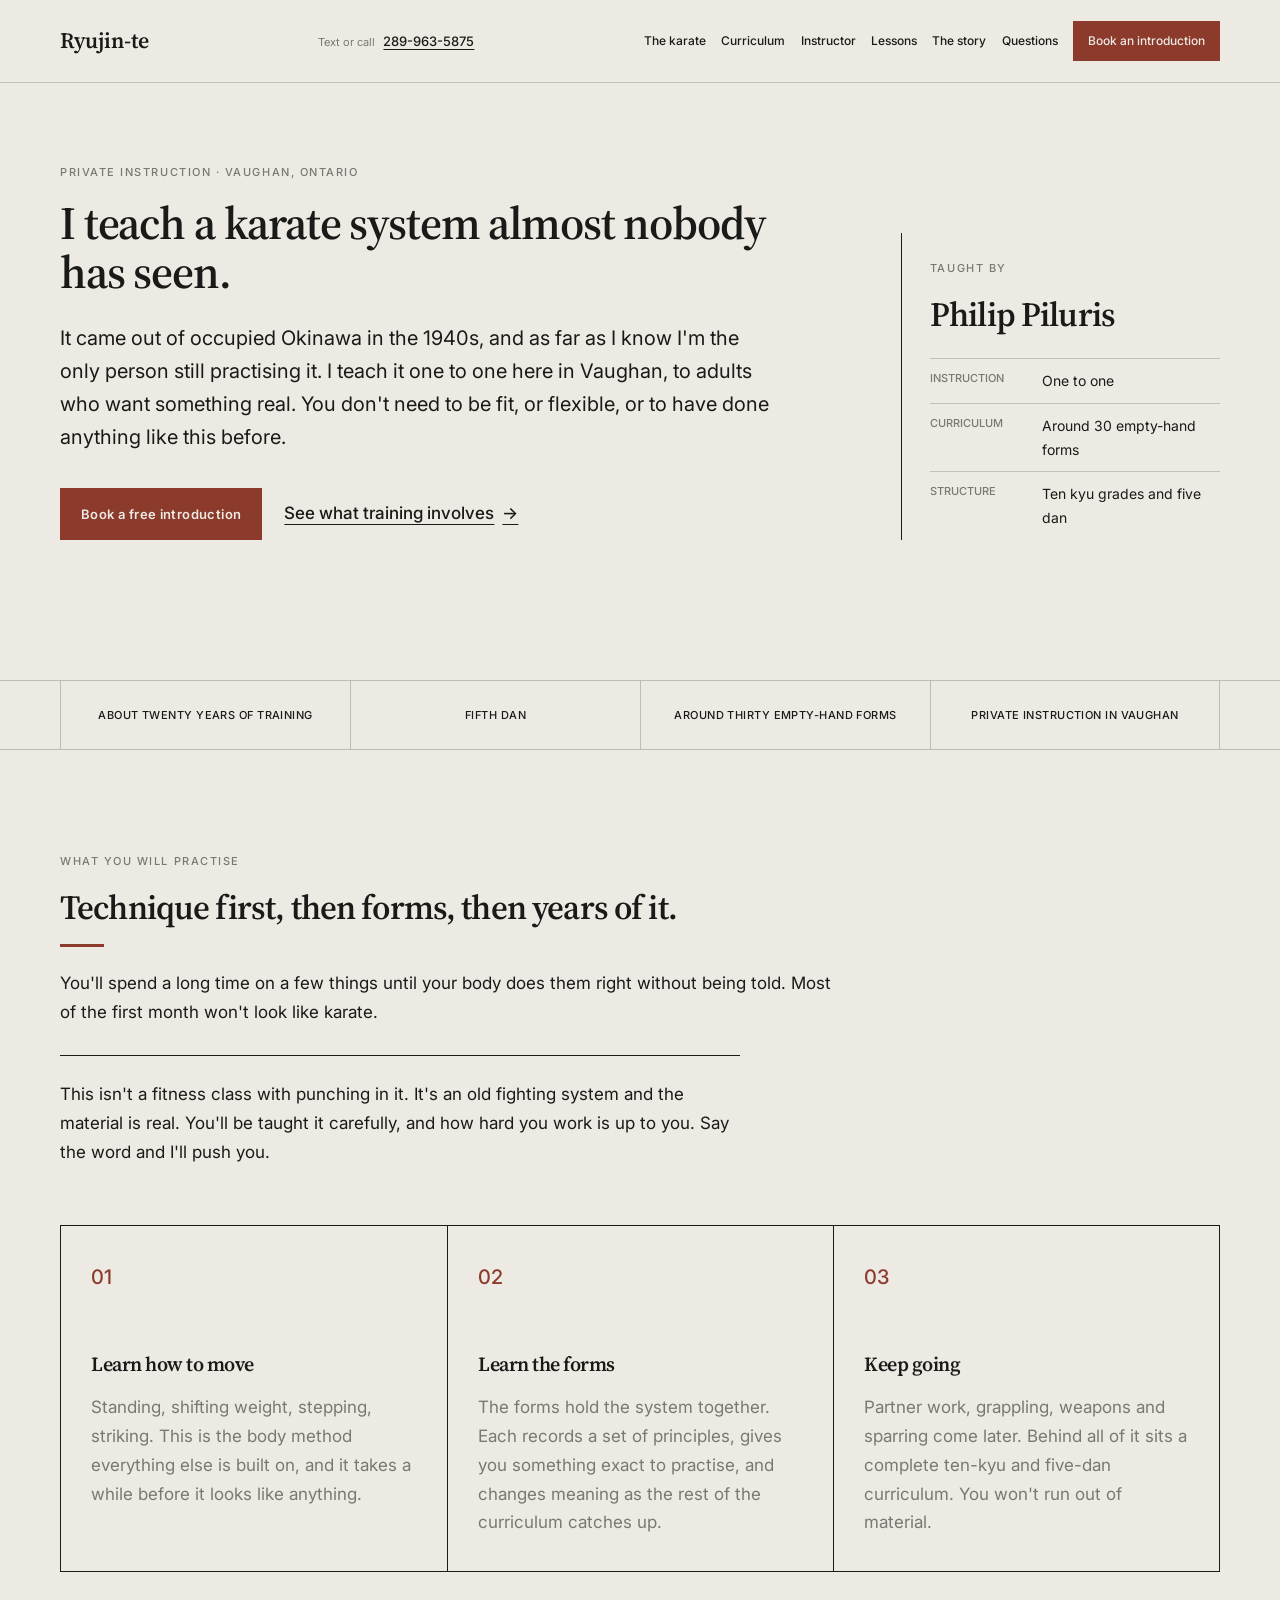
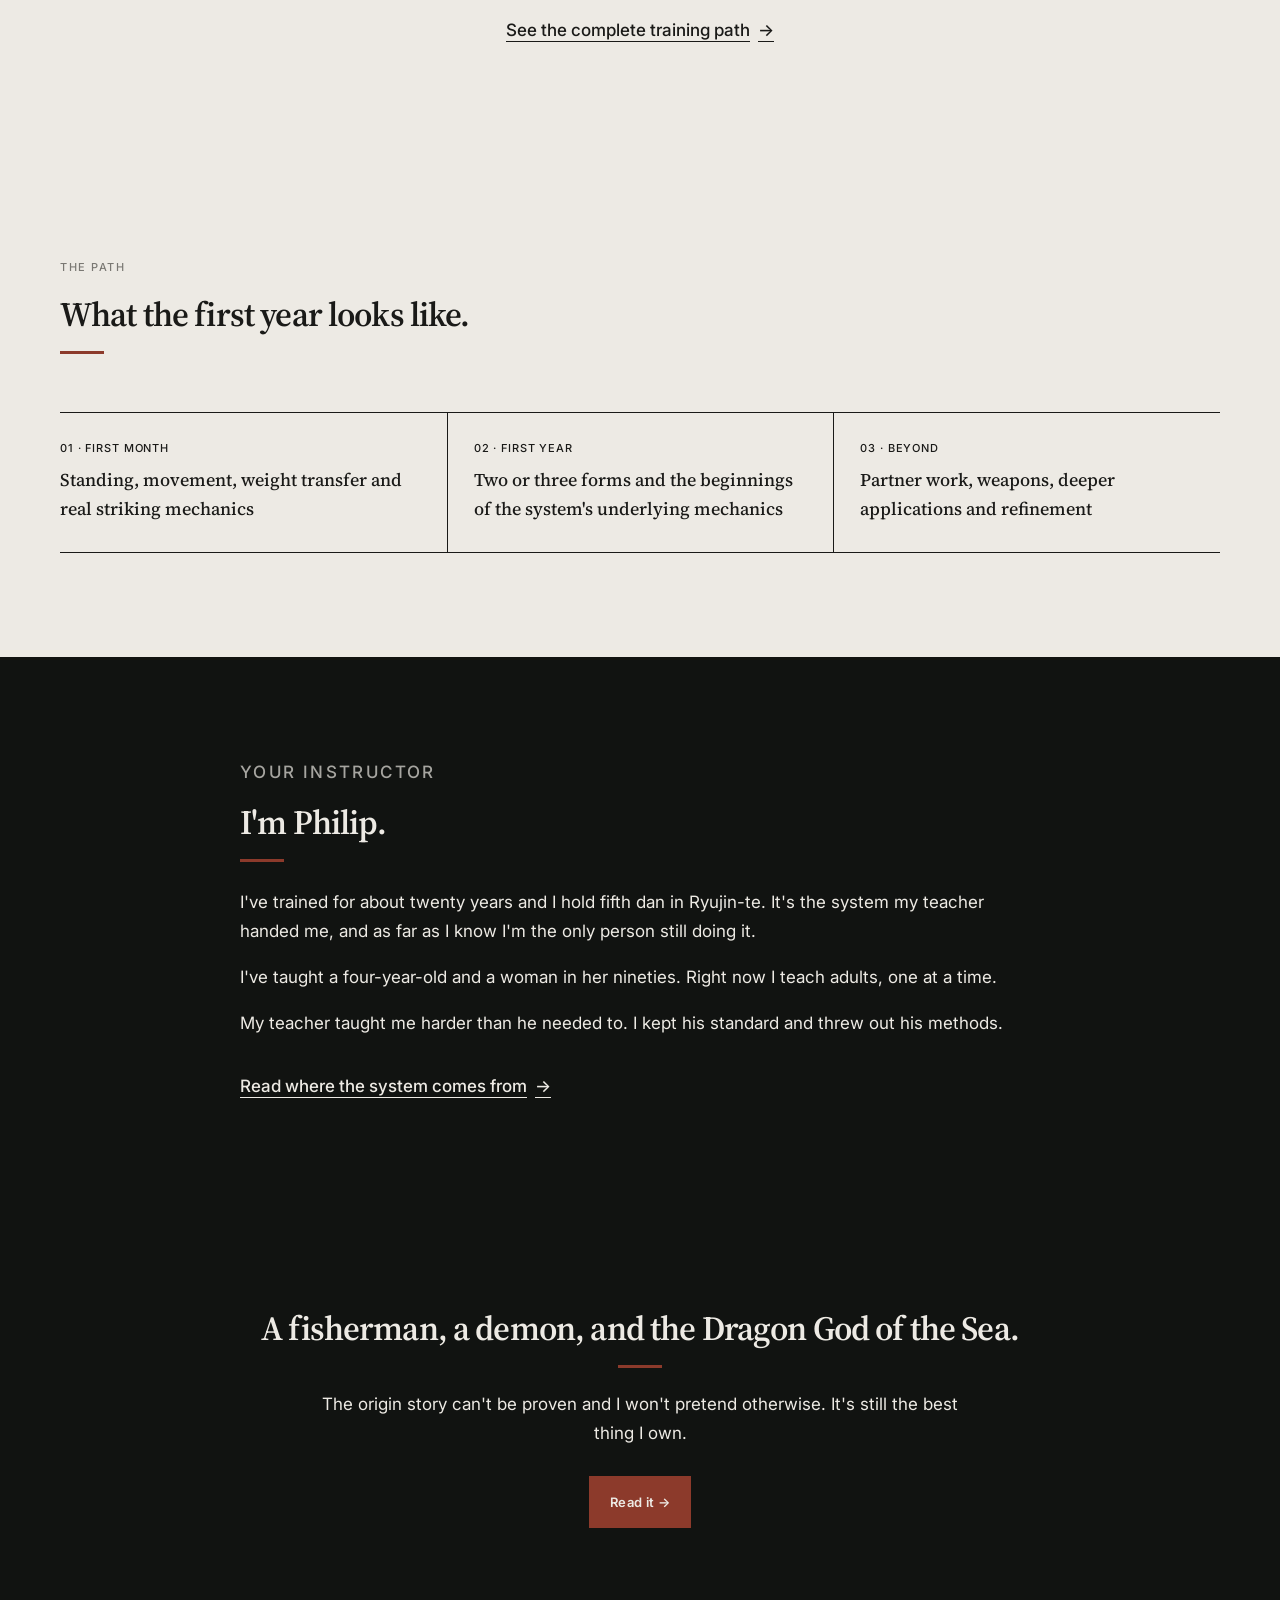
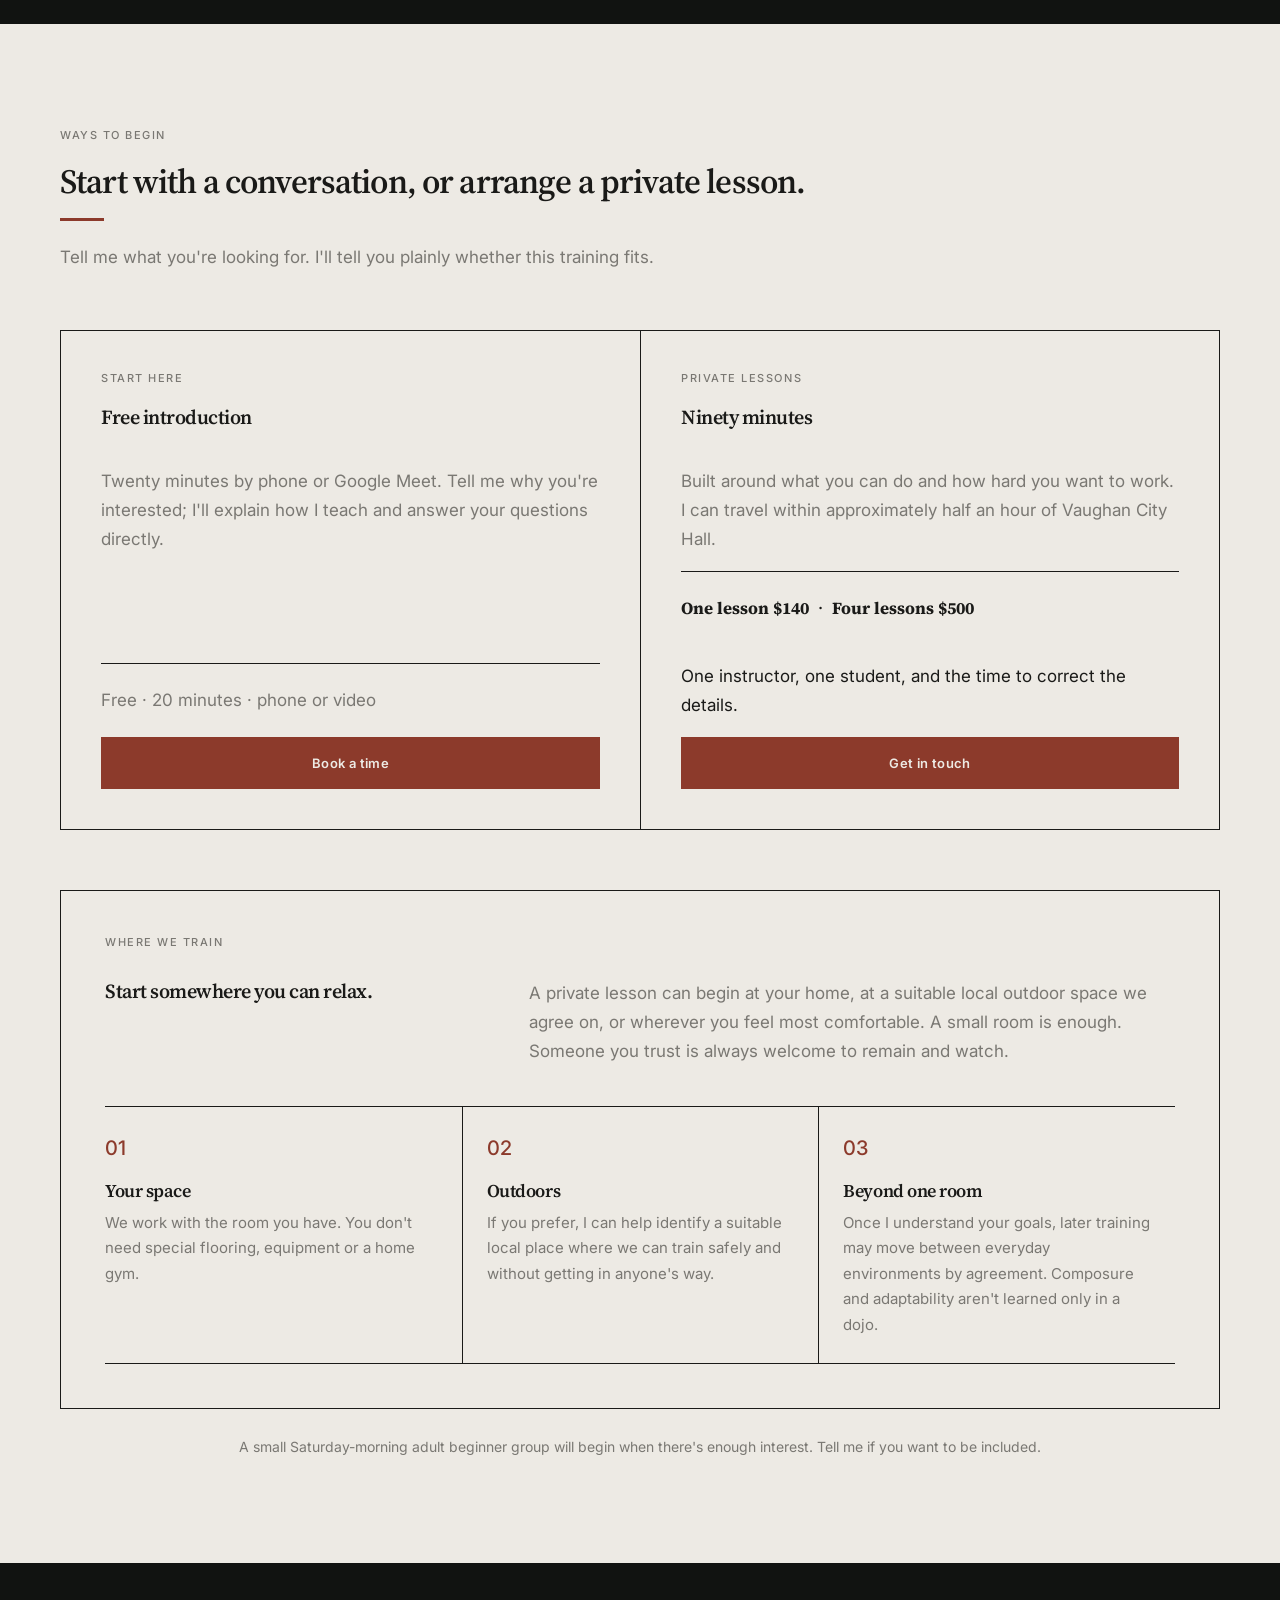
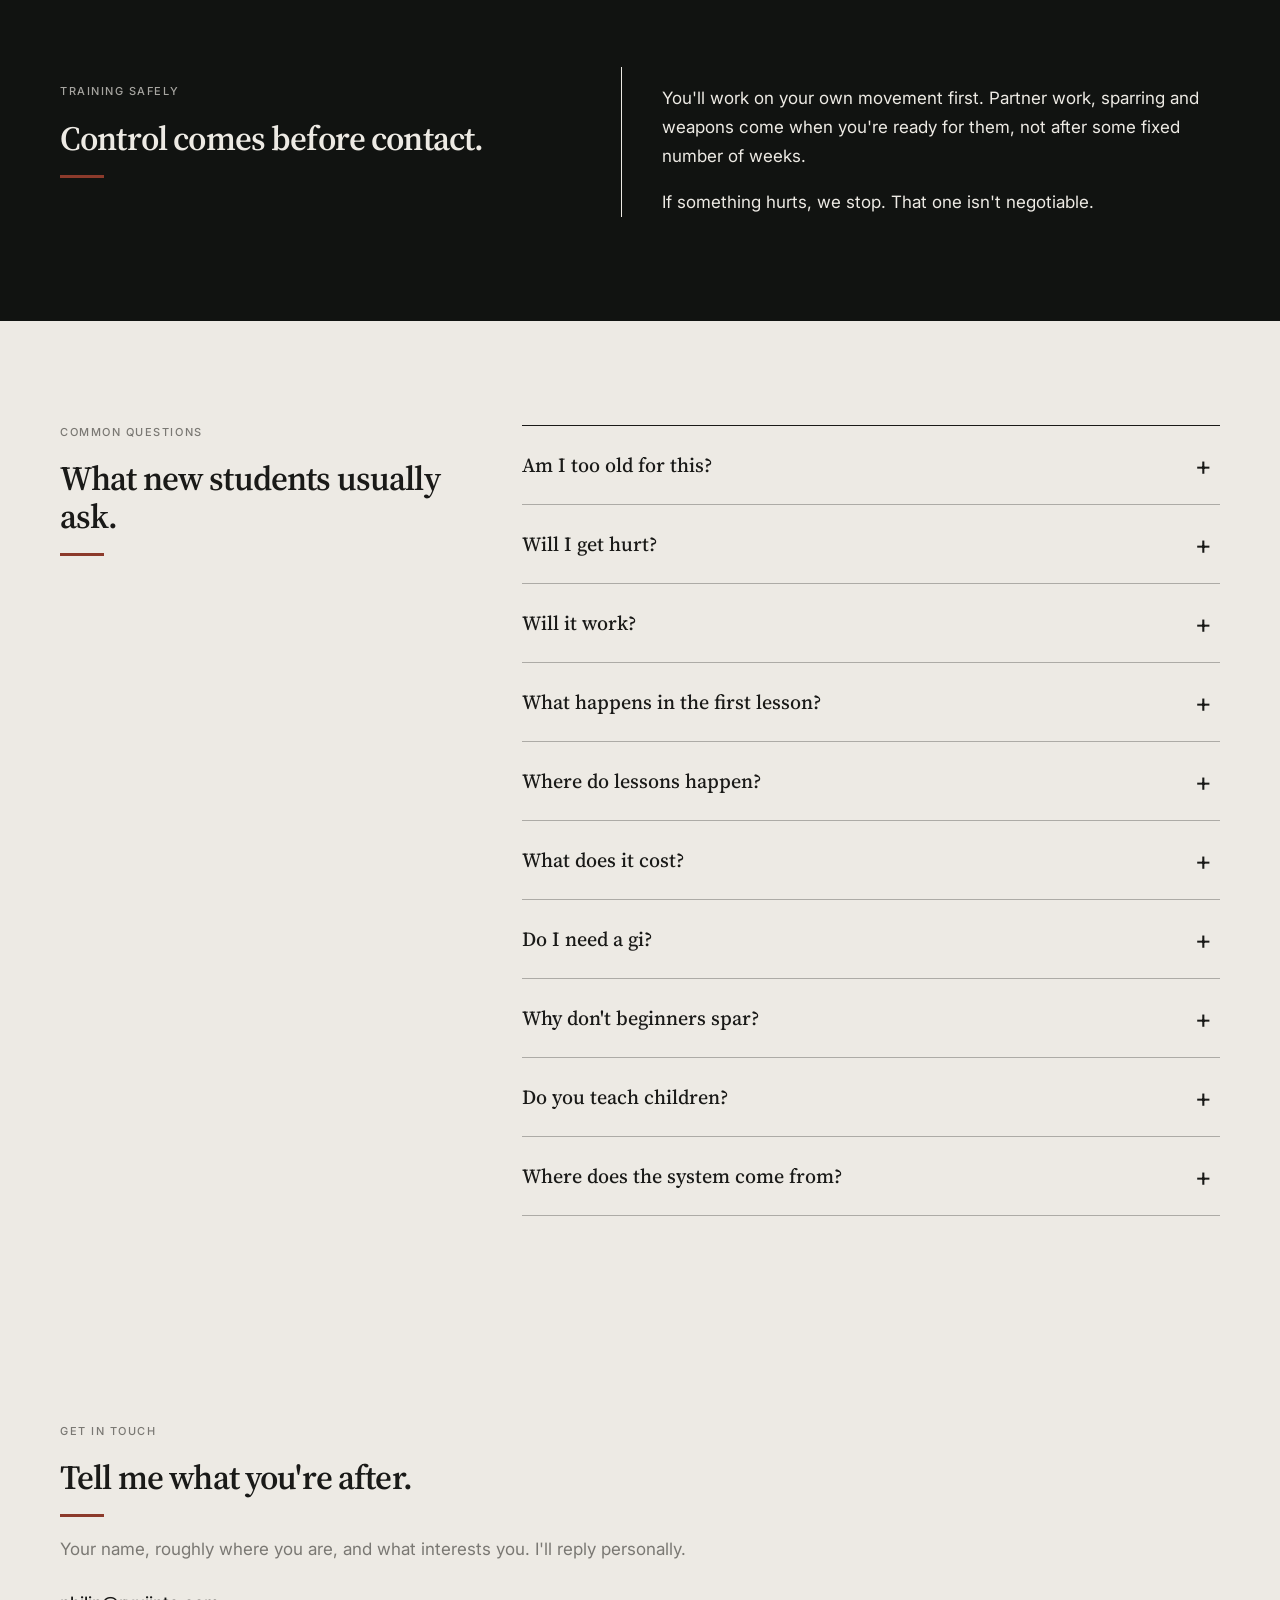
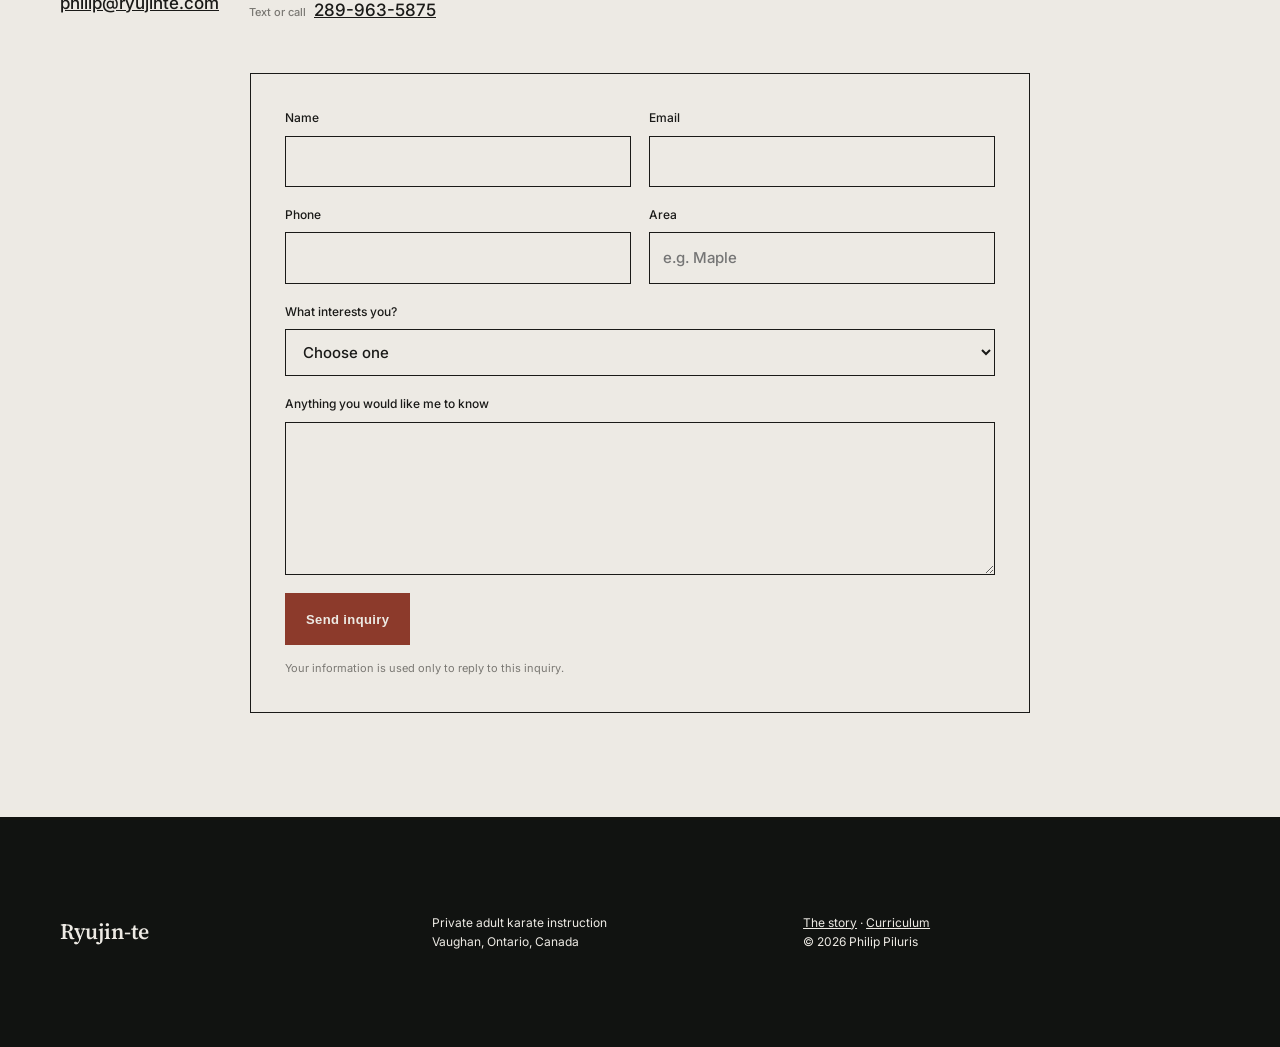
==== commit 1b71ad9c: "Add files via upload" ====
--- a/index.html
+++ b/index.html
@@ -22,7 +22,7 @@
     <link rel="manifest" href="site.webmanifest" />
     <link rel="preconnect" href="https://fonts.googleapis.com" />
     <link rel="preconnect" href="https://fonts.gstatic.com" crossorigin />
-    <link href="https://fonts.googleapis.com/css2?family=Inter:wght@400;500;600;700&amp;family=Source+Serif+4:opsz,wght@8..60,700;8..60,800&amp;display=swap" rel="stylesheet" />
+    <link href="https://fonts.googleapis.com/css2?family=Inter:wght@400;500;600&amp;family=Source+Serif+4:opsz,wght@8..60,500;8..60,600&amp;display=swap" rel="stylesheet" />
     <link rel="stylesheet" href="styles.css" />
     <script type="application/ld+json">
       {
@@ -88,7 +88,7 @@
           <div class="hero-copy reveal">
             <p class="eyebrow">Private instruction · Vaughan, Ontario</p>
             <h1>I teach a karate system almost nobody has seen.</h1>
-            <p class="hero-lead">It came out of occupied Okinawa in the 1940s, and as far as I know I'm the only person still practising it. I teach it one to one in Vaughan, to adults who want something real. You don't need to be fit, or flexible, or to have done anything like this before.</p>
+            <p class="hero-lead">It came out of occupied Okinawa in the 1940s, and as far as I know I'm the only person still practising it. I teach it one to one here in Vaughan, to adults who want something real. You don't need to be fit, or flexible, or to have done anything like this before.</p>
             <div class="hero-actions"><a class="button button-primary" href="https://cal.com/philip-piluris-uocpre/free-introduction" data-booking-link>Book a free introduction</a><a class="text-link" href="#practice">See what training involves <span aria-hidden="true">→</span></a></div>
           </div>
           <aside class="hero-aside reveal" aria-label="Ryujin-te at a glance">
@@ -117,29 +117,20 @@
             <p class="eyebrow">What you will practise</p>
             <h2>Technique first, then forms, then years of it.</h2>
             <p>You'll spend a long time on a few things until your body does them right without being told. Most of the first month won't look like karate.</p>
-            <p class="demand-line"><strong>This isn't a fitness class with punching in it.</strong> It's an old fighting system and the material is real. You'll be taught it carefully, and how hard you work is up to you. Say the word and I'll push you.</p>
+            <p class="demand-line">This isn't a fitness class with punching in it. It's an old fighting system and the material is real. You'll be taught it carefully, and how hard you work is up to you. Say the word and I'll push you.</p>
           </div>
           <div class="principles-grid">
-            <article class="principle reveal"><span class="principle-number">01</span><h3>Learn how to move</h3><p>We begin with standing, shifting weight, stepping and striking. The movements are simple enough to describe and difficult enough to occupy you for years.</p></article>
+            <article class="principle reveal"><span class="principle-number">01</span><h3>Learn how to move</h3><p>Standing, shifting weight, stepping, striking. This is the body method everything else is built on, and it takes a while before it looks like anything.</p></article>
             <article class="principle reveal"><span class="principle-number">02</span><h3>Learn the forms</h3><p>The forms hold the system together. Each records a set of principles, gives you something exact to practise, and changes meaning as the rest of the curriculum catches up.</p></article>
-            <article class="principle reveal"><span class="principle-number">03</span><h3>Keep going</h3><p>Partner work, grappling, weapons and sparring come later. Behind the beginning is a complete ten-kyu and five-dan curriculum. You won't run out of material.</p></article>
+            <article class="principle reveal"><span class="principle-number">03</span><h3>Keep going</h3><p>Partner work, grappling, weapons and sparring come later. Behind all of it sits a complete ten-kyu and five-dan curriculum. You won't run out of material.</p></article>
           </div>
           <figure class="section-visual technical-crop reveal" data-distributed-image><img src="media/training-02.jpg" alt="Close view of a Ryujin-te technique" data-gallery-image onerror="this.closest('figure').remove()" /></figure>
           <p class="center-link reveal"><a class="text-link" href="curriculum.html">See the complete training path <span aria-hidden="true">→</span></a></p>
         </div>
       </section>
 
-      <section class="legend-band" aria-labelledby="legend-title">
-        <div class="shell legend-inner reveal">
-          <p class="eyebrow">The origin story</p>
-          <h2 id="legend-title">A fisherman, a demon, and the Dragon God of the Sea.</h2>
-          <p>The origin story can't be proven and I won't pretend otherwise. It's still the best thing I own.</p>
-          <a class="text-link" href="story.html">Read it <span aria-hidden="true">→</span></a>
-        </div>
-      </section>
-
       <section class="section timeline-section section-paper" aria-labelledby="timeline-title">
-        <div class="shell"><div class="section-heading reveal"><p class="eyebrow">The path</p><h2 id="timeline-title">What the first year opens up.</h2></div><div class="training-path reveal" aria-label="Training progression"><div><span>01 · First month</span><strong>Standing, movement, weight transfer and real striking mechanics</strong></div><div><span>02 · First year</span><strong>Two or three forms and the beginnings of the system's underlying mechanics</strong></div><div><span>03 · Beyond</span><strong>Partner work, weapons, deeper applications and refinement</strong></div></div></div>
+        <div class="shell"><div class="section-heading reveal"><p class="eyebrow">The path</p><h2 id="timeline-title">What the first year looks like.</h2></div><div class="training-path reveal" aria-label="Training progression"><div><span>01 · First month</span><strong>Standing, movement, weight transfer and real striking mechanics</strong></div><div><span>02 · First year</span><strong>Two or three forms and the beginnings of the system's underlying mechanics</strong></div><div><span>03 · Beyond</span><strong>Partner work, weapons, deeper applications and refinement</strong></div></div></div>
       </section>
 
       <section class="section section-ink instructor-band" id="instructor">
@@ -152,6 +143,14 @@
             <p>My teacher taught me harder than he needed to. I kept his standard and threw out his methods.</p>
             <a class="text-link" href="story.html">Read where the system comes from <span aria-hidden="true">→</span></a>
           </div>
+        </div>
+      </section>
+
+      <section class="legend-band" aria-labelledby="legend-title">
+        <div class="shell legend-inner reveal">
+          <h2 id="legend-title">A fisherman, a demon, and the Dragon God of the Sea.</h2>
+          <p>The origin story can't be proven and I won't pretend otherwise. It's still the best thing I own.</p>
+          <a class="button button-primary" href="/story.html">Read it →</a>
         </div>
       </section>
 
@@ -178,7 +177,7 @@
         </div>
       </section>
 
-      <section class="section safety-section"><div class="shell safety-grid"><div class="safety-mark reveal" aria-hidden="true"><span></span></div><div class="section-heading inverse reveal"><p class="eyebrow">Training safely</p><h2>Control comes before contact.</h2></div><div class="safety-copy reveal"><p>You work on movement, technique and forms first. Partner work, sparring and weapons arrive when you're ready, not when a fixed number of weeks has passed.</p><p>If something hurts, we stop. That rule isn't negotiable.</p></div></div></section>
+      <section class="section safety-section"><div class="shell safety-grid"><div class="safety-mark reveal" aria-hidden="true"><span></span></div><div class="section-heading inverse reveal"><p class="eyebrow">Training safely</p><h2>Control comes before contact.</h2></div><div class="safety-copy reveal"><p>You'll work on your own movement first. Partner work, sparring and weapons come when you're ready for them, not after some fixed number of weeks.</p><p>If something hurts, we stop. That one isn't negotiable.</p></div></div></section>
 
       <section class="section section-paper" id="questions">
         <div class="shell faq-layout">
--- a/styles.css
+++ b/styles.css
@@ -1,830 +1,349 @@
 :root {
-  --ink: #111311;
-  --ink-deep: #090a09;
-  --sea: #3d3e39;
-  --sea-light: #b9b6b0;
-  --copper: #8c3a2b;
-  --saffron: #8c3a2b;
-  --jade: #5f5e59;
-  --paper: #edeae4;
-  --paper-deep: #dcd8d0;
-  --mist: #e4e0d8;
-  --white: #f7f4ee;
-  --text: #1a1a18;
-  --muted: #7a7873;
-  --line: rgba(26, 26, 24, 0.2);
+  --ground: #111311;
+  --paper: #EDEAE4;
+  --ink: #1A1A18;
+  --accent: #8C3A2B;
+  --muted: #7A7873;
+  --onDark: #EDEAE4;
   --serif: "Source Serif 4", Georgia, "Times New Roman", serif;
   --sans: Inter, ui-sans-serif, -apple-system, BlinkMacSystemFont, "Segoe UI", sans-serif;
   --shell: min(1160px, calc(100vw - 40px));
-  --shadow: 0 24px 70px rgba(17, 19, 17, 0.16);
 }
 
 * { box-sizing: border-box; }
 html { scroll-behavior: smooth; }
-body { margin: 0; background: var(--paper); color: var(--text); font-family: var(--sans); font-size: 17.5px; line-height: 1.7; }
+body { margin: 0; background: var(--paper); color: var(--ink); font-family: var(--sans); font-size: 17px; font-weight: 400; line-height: 1.7; }
 a { color: inherit; }
 button, a { -webkit-tap-highlight-color: transparent; }
-img { max-width: 100%; display: block; }
+img { display: block; max-width: 100%; }
 .shell { width: var(--shell); margin-inline: auto; }
 .sr-only { position: absolute; width: 1px; height: 1px; padding: 0; margin: -1px; overflow: hidden; clip: rect(0,0,0,0); white-space: nowrap; border: 0; }
-.skip-link { position: fixed; left: 16px; top: -60px; z-index: 999; padding: 10px 14px; background: var(--white); color: var(--ink); font-weight: 700; }
+.skip-link { position: fixed; z-index: 999; top: -60px; left: 16px; padding: 10px 14px; background: var(--paper); color: var(--ink); font-weight: 600; }
 .skip-link:focus { top: 16px; }
 
-.site-header { position: fixed; inset: 0 0 auto; z-index: 100; border-bottom: 1px solid transparent; transition: background .25s ease, border-color .25s ease, box-shadow .25s ease; }
-.site-header.scrolled { background: rgba(237,234,228,.96); border-color: var(--line); box-shadow: 0 10px 35px rgba(17,19,17,.08); backdrop-filter: blur(15px); }
-.header-inner { min-height: 82px; display: flex; align-items: center; justify-content: space-between; gap: 32px; }
+h1, h2, h3, h4 { margin-top: 0; color: var(--ink); font-family: var(--serif); font-weight: 600; letter-spacing: -.025em; }
+h1 { font-size: 46px; line-height: 1.05; }
+h2 { font-size: 34px; line-height: 1.12; }
+h3 { font-size: 20px; line-height: 1.25; }
+h4 { font-size: 18px; line-height: 1.3; }
+
+.site-header { position: fixed; z-index: 100; inset: 0 0 auto; background: var(--paper); border-bottom: 1px solid color-mix(in srgb, var(--ink) 20%, transparent); }
+.site-header.scrolled { background: color-mix(in srgb, var(--paper) 96%, transparent); backdrop-filter: blur(14px); }
+.header-inner { min-height: 82px; display: flex; align-items: center; justify-content: space-between; gap: 28px; }
 .header-contact { display: flex; align-items: center; gap: 16px; }
-.header-phone { color: var(--ink); font-size: 13px; font-weight: 800; text-decoration-color: var(--copper); text-underline-offset: 4px; }
-.wordmark { display: inline-flex; align-items: center; gap: 12px; text-decoration: none; color: var(--ink); font-family: var(--serif); font-size: 23px; font-weight: 700; letter-spacing: .015em; }
-.wordmark-mark { position: relative; width: 35px; height: 35px; display: grid; place-items: center; border: 1px solid currentColor; border-radius: 50%; overflow: hidden; }
-.wordmark-mark::before, .wordmark-mark::after, .wordmark-mark i { content: ""; position: absolute; left: 4px; right: 4px; height: 8px; border-top: 1px solid currentColor; border-radius: 50%; }
-.wordmark-mark::before { bottom: 9px; }
-.wordmark-mark::after { bottom: 4px; opacity: .65; }
-.wordmark-mark i { bottom: 14px; opacity: .35; }
-.primary-nav { display: flex; align-items: center; gap: clamp(10px, 1.2vw, 18px); }
-.primary-nav a { color: var(--ink); font-size: 12px; font-weight: 500; letter-spacing: .025em; text-decoration: none; }
-.nav-phone { display: none; text-decoration: underline !important; text-decoration-color: var(--copper) !important; text-underline-offset: 4px; }
-.primary-nav a:not(.nav-cta) { position: relative; padding-block: 10px; }
-.primary-nav a:not(.nav-cta)::after { content: ""; position: absolute; left: 0; right: 100%; bottom: 5px; height: 1px; background: var(--copper); transition: right .2s ease; }
-.primary-nav a:hover::after, .primary-nav a:focus-visible::after { right: 0; }
-.nav-cta { padding: 10px 15px; border: 1px solid var(--ink); }
-.nav-cta:hover, .nav-cta:focus-visible { background: var(--ink); color: var(--white); }
-.nav-toggle { display: none; background: transparent; border: 0; width: 42px; height: 42px; padding: 9px; }
+.wordmark { display: inline-flex; min-height: 44px; align-items: center; color: var(--ink); font-family: var(--serif); font-size: 22px; font-weight: 600; text-decoration: none; }
+.wordmark-mark { display: none; }
+.header-phone-wrap { display: flex; align-items: baseline; gap: 8px; white-space: nowrap; }
+.phone-label { color: var(--muted); font-size: 11px; }
+.header-phone { color: var(--ink); font-size: 13px; font-weight: 500; text-underline-offset: 3px; }
+.primary-nav { display: flex; align-items: center; gap: clamp(10px,1.2vw,18px); }
+.primary-nav a { position: relative; padding-block: 10px; color: var(--ink); font-size: 12px; font-weight: 500; text-decoration: none; }
+.primary-nav a:hover, .primary-nav a:focus-visible { text-decoration: underline; text-underline-offset: 5px; }
+.primary-nav a.active::after { content: ""; position: absolute; right: 0; bottom: 4px; left: 0; height: 3px; background: var(--accent); }
+.primary-nav .nav-cta { padding: 10px 15px; background: var(--accent); color: var(--onDark); }
+.primary-nav .nav-cta:hover, .primary-nav .nav-cta:focus-visible { background: var(--ink); text-decoration: none; }
+.nav-phone { display: none; }
+.nav-toggle { display: none; width: 48px; height: 48px; padding: 11px; background: transparent; border: 0; }
 .nav-toggle > span:not(.sr-only) { display: block; width: 24px; height: 1px; margin: 5px 0; background: var(--ink); }
 
-.hero { position: relative; min-height: 790px; padding: 185px 0 90px; overflow: hidden; background: var(--paper); }
-.hero::before { display: none; }
-.hero-current { display: none; }
-.hero-grid { position: relative; display: grid; grid-template-columns: minmax(0,1.55fr) minmax(310px,.65fr); gap: 90px; align-items: end; }
-.eyebrow { margin: 0 0 22px; color: var(--copper); font-size: 12px; font-weight: 800; letter-spacing: .16em; line-height: 1.3; text-transform: uppercase; }
-h1, h2, h3 { margin-top: 0; color: var(--ink); }
-h1 { max-width: 820px; margin-bottom: 28px; font-family: var(--serif); font-size: clamp(58px, 7vw, 100px); font-weight: 500; letter-spacing: -.055em; line-height: .97; }
-.hero-lead { max-width: 690px; margin: 0 0 38px; color: #42575b; font-family: var(--serif); font-size: clamp(21px, 2vw, 28px); line-height: 1.45; }
-.positioning-line { max-width: 710px; margin: -12px 0 36px; padding-left: 18px; border-left: 3px solid var(--copper); color: var(--ink); font-size: 16px; font-weight: 800; }
-.hero-actions { display: flex; align-items: center; flex-wrap: wrap; gap: 24px; }
-.button { display: inline-flex; min-height: 52px; align-items: center; justify-content: center; padding: 12px 21px; border: 1px solid transparent; text-decoration: none; font-size: 13px; font-weight: 800; letter-spacing: .045em; transition: transform .2s ease, background .2s ease, color .2s ease, border-color .2s ease; }
-.button:hover, .button:focus-visible { transform: translateY(-2px); }
-.button-primary { background: var(--copper); color: var(--white); }
-.button-primary:hover, .button-primary:focus-visible { background: var(--ink); }
-.button-secondary { border-color: var(--copper); color: var(--ink); }
-.button-secondary:hover, .button-secondary:focus-visible { background: var(--ink); color: var(--white); }
-.button-light { background: var(--white); color: var(--ink); }
-.button-light:hover, .button-light:focus-visible { background: var(--paper-deep); }
-.text-link { display: inline-flex; gap: 8px; align-items: center; color: var(--ink); text-decoration-color: var(--copper); text-underline-offset: 5px; font-weight: 750; }
+.eyebrow, .aside-label, .offer-kicker { margin: 0 0 20px; color: var(--muted); font-size: 11px; font-weight: 500; letter-spacing: .14em; line-height: 1.3; text-transform: uppercase; }
+.button { display: inline-flex; min-height: 52px; align-items: center; justify-content: center; padding: 12px 21px; background: var(--accent); border: 0; color: var(--onDark); font-size: 13px; font-weight: 600; letter-spacing: .03em; text-decoration: none; transition: background .2s ease, transform .2s ease; }
+.button:hover, .button:focus-visible { background: var(--ink); transform: translateY(-2px); }
+.instructor-band .button:hover, .legend-band .button:hover, .safety-section .button:hover, .site-footer .button:hover { background: var(--paper); color: var(--ink); }
+.button-primary, .button-secondary, .button-light { background: var(--accent); color: var(--onDark); }
+.text-link { display: inline-flex; min-height: 44px; align-items: center; gap: 8px; color: inherit; font-weight: 500; text-underline-offset: 5px; }
 .text-link span { transition: transform .2s ease; }
 .text-link:hover span { transform: translateX(4px); }
-.hero-aside { position: relative; padding: 34px 0 2px 30px; border-left: 1px solid var(--copper); }
-.aside-label { margin: 0 0 6px; color: var(--copper); font-size: 11px; font-weight: 800; letter-spacing: .13em; text-transform: uppercase; }
-.hero-aside h2 { margin-bottom: 14px; font-family: var(--serif); font-size: 33px; font-weight: 500; }
-.hero-aside > p:not(.aside-label) { color: #53666a; }
-.at-a-glance { margin: 28px 0 0; }
-.at-a-glance div { display: grid; grid-template-columns: 100px 1fr; gap: 12px; padding: 11px 0; border-top: 1px solid var(--line); }
-.at-a-glance dt { color: var(--muted); font-size: 12px; font-weight: 700; text-transform: uppercase; }
-.at-a-glance dd { margin: 0; font-size: 14px; font-weight: 700; }
-.status-strip { position: relative; display: flex; gap: 16px; align-items: flex-start; margin-top: 100px; padding: 21px 25px; background: rgba(255,253,248,.65); border: 1px solid var(--line); }
-.status-strip p { margin: 0; color: #53666a; font-size: 14px; }
-.status-dot { flex: 0 0 auto; width: 9px; height: 9px; margin-top: 7px; border-radius: 50%; background: var(--copper); box-shadow: 0 0 0 6px rgba(180,104,69,.12); }
-
-.trust-bar { padding: 21px 0; background: var(--paper); color: var(--ink); border-top: 4px solid var(--copper); border-bottom: 4px solid var(--copper); }
-.trust-list { display: flex; align-items: center; justify-content: center; flex-wrap: wrap; gap: 8px 0; }
-.trust-list span { display: inline-flex; align-items: center; font-size: 12px; font-weight: 800; letter-spacing: .035em; white-space: nowrap; }
-.trust-list span:not(:last-child)::after { content: "·"; margin: 0 15px; color: var(--copper); font-size: 18px; font-weight: 400; }
-.trust-copy { margin: 0; color: var(--ink); font-family: var(--serif); font-size: clamp(18px,2vw,23px); font-weight: 500; text-align: center; }
-
-.media-section { padding: 95px 0; }
-.media-grid { display: grid; grid-template-columns: .72fr 1.28fr; gap: 80px; align-items: center; }
-.media-copy h2 { margin-bottom: 22px; color: var(--white); font-family: var(--serif); font-size: clamp(38px, 4.5vw, 58px); font-weight: 500; letter-spacing: -.035em; line-height: 1.06; }
-.media-copy > p:last-child { color: #b9cbc7; }
-.video-frame { position: relative; aspect-ratio: 16 / 9; overflow: hidden; background: #06151a; border: 1px solid rgba(255,255,255,.18); box-shadow: 0 28px 70px rgba(0,0,0,.25); }
+
+.hero { min-height: 680px; padding: 165px 0 90px; background: var(--paper); }
+.hero-grid { display: grid; grid-template-columns: minmax(0,1.55fr) minmax(280px,.65fr); gap: 80px; align-items: end; }
+.hero h1 { max-width: 780px; margin-bottom: 26px; }
+.hero-lead { max-width: 720px; margin: 0 0 34px; color: var(--ink); font-size: 20px; line-height: 1.65; }
+.hero-actions { display: flex; flex-wrap: wrap; align-items: center; gap: 22px; }
+.hero-aside { padding: 28px 0 0 28px; border-left: 1px solid var(--ink); }
+.hero-aside h2 { margin-bottom: 14px; }
+.at-a-glance { margin: 25px 0 0; }
+.at-a-glance div { display: grid; grid-template-columns: 100px 1fr; gap: 12px; padding: 10px 0; border-top: 1px solid color-mix(in srgb, var(--ink) 20%, transparent); }
+.at-a-glance dt { color: var(--muted); font-size: 11px; font-weight: 500; text-transform: uppercase; }
+.at-a-glance dd { margin: 0; font-size: 14px; }
+
+.trust-bar { background: var(--paper); border-block: 1px solid color-mix(in srgb, var(--ink) 22%, transparent); }
+.trust-list { display: grid; grid-template-columns: repeat(4,1fr); }
+.trust-list span { min-height: 68px; display: grid; place-items: center; padding: 14px 18px; border-left: 1px solid color-mix(in srgb, var(--ink) 22%, transparent); font-size: 11px; font-weight: 500; letter-spacing: .04em; text-align: center; text-transform: uppercase; }
+.trust-list span:last-child { border-right: 1px solid color-mix(in srgb, var(--ink) 22%, transparent); }
+
+.image-band { width: 100%; height: clamp(320px,46vw,650px); margin: 0; overflow: hidden; background: var(--paper); }
+.image-band img { width: 100%; height: 100%; object-fit: cover; filter: saturate(.9) contrast(1.06); }
+.image-band-motion img { object-position: center 42%; }
+.media-section { padding: 90px 0; background: var(--paper); }
+.media-grid { display: grid; grid-template-columns: .72fr 1.28fr; gap: 70px; align-items: center; }
+.media-copy h2 { margin-bottom: 20px; }
+.video-frame { position: relative; overflow: hidden; aspect-ratio: 16/9; background: var(--ink); }
 .video-frame iframe { width: 100%; height: 100%; border: 0; }
-.media-placeholder { position: absolute; inset: 0; display: grid; place-content: center; gap: 8px; padding: 28px; color: var(--paper); text-align: center; background: var(--ink); }
-.media-placeholder span { font-family: var(--serif); font-size: clamp(22px, 3vw, 34px); }
-.media-placeholder small { color: #91aaa5; font-size: 12px; }
-
-.section { padding: 120px 0; }
-.section-paper { background: var(--paper); }
-.section-mist { background: var(--mist); }
-.section-ink { background: var(--ink-deep); color: #cddbd8; }
-.section-heading { max-width: 790px; margin-bottom: 70px; }
-.section-heading h2 { margin-bottom: 24px; font-family: var(--serif); font-size: clamp(42px, 5vw, 68px); font-weight: 500; letter-spacing: -.035em; line-height: 1.05; }
-.section-heading > p:last-child { max-width: 660px; color: #5b6c6f; font-size: 19px; }
-.section-heading.inverse h2 { color: var(--white); }
-.section-heading.inverse > p:last-child { color: #bdcdca; }
-.principles-grid { display: grid; grid-template-columns: repeat(3, 1fr); gap: 1px; background: var(--line); border: 1px solid var(--line); }
-.principle { min-height: 350px; padding: 36px 34px; background: var(--white); }
-.principle-number { color: var(--copper); font-family: var(--serif); font-size: 15px; }
-.principle h3 { margin: 80px 0 18px; font-family: var(--serif); font-size: 27px; font-weight: 600; }
-.principle p { margin: 0; color: #5c6b6e; }
-.training-path { display: grid; grid-template-columns: repeat(3, 1fr); margin-top: 42px; border-top: 1px solid var(--line); border-bottom: 1px solid var(--line); }
-.training-path div { padding: 28px 28px 30px 0; }
-.training-path div + div { padding-left: 28px; border-left: 1px solid var(--line); }
-.training-path span { display: block; margin-bottom: 9px; color: var(--copper); font-size: 11px; font-weight: 800; letter-spacing: .13em; text-transform: uppercase; }
-.training-path strong { color: var(--ink); font-family: var(--serif); font-size: 19px; font-weight: 600; line-height: 1.45; }
-.training-gallery { display: grid; grid-template-columns: 1.2fr .8fr .8fr; gap: 14px; margin-top: 56px; }
-.training-gallery figure { position: relative; min-height: 330px; margin: 0; overflow: hidden; background: var(--ink); }
-.training-gallery img { position: absolute; z-index: 2; width: 100%; height: 100%; object-fit: cover; }
-.gallery-placeholder { position: absolute; inset: 0; display: grid; place-content: center; gap: 6px; padding: 20px; color: var(--paper); text-align: center; background: var(--ink); }
-.gallery-placeholder span { font-family: var(--serif); font-size: 20px; }
-.gallery-placeholder small { color: #9fb5b1; font-size: 11px; }
-.training-gallery:empty { display: none; }
-
-.instructor-grid { display: grid; grid-template-columns: minmax(300px,.8fr) minmax(0,1.2fr); gap: 90px; align-items: center; }
-.instructor-grid.no-portrait { grid-template-columns: minmax(0,820px); justify-content: center; }
+
+.section { padding: 104px 0; background: var(--paper); color: var(--ink); }
+.section-paper, .section-mist, .section-ink { background: var(--paper); color: var(--ink); }
+.section-heading { max-width: 790px; margin-bottom: 58px; }
+.section-heading h2 { margin-bottom: 22px; }
+.section-heading h2::after, .contact-heading h2::after, .instructor-copy h2::after, .legend-inner h2::after, .article-hero h1::after { content: ""; display: block; width: 44px; height: 3px; margin-top: 18px; background: var(--accent); }
+.section-heading > p:last-child { max-width: 680px; margin-bottom: 0; color: var(--muted); }
+.section-heading.inverse h2, .section-heading.inverse > p:last-child { color: inherit; }
+.demand-line { max-width: 740px; margin-top: 28px !important; padding-top: 24px; border-top: 1px solid var(--ink); color: var(--ink) !important; }
+.demand-line strong { font-weight: 600; }
+
+.principles-grid { display: grid; grid-template-columns: repeat(3,1fr); border: 1px solid var(--ink); }
+.principle { min-height: 310px; padding: 34px 30px; background: var(--paper); }
+.principle + .principle { border-left: 1px solid var(--ink); }
+.principle-number, .setting-grid span { display: block; color: var(--accent); font-size: 20px; font-weight: 500; }
+.principle h3 { margin: 58px 0 16px; }
+.principle p { margin: 0; color: var(--muted); }
+.section-visual { width: 100%; height: 520px; margin: 60px 0 0; overflow: hidden; background: var(--paper); }
+.section-visual img { width: 100%; height: 100%; object-fit: cover; filter: saturate(.9) contrast(1.06); }
+.section-visual figcaption { display: none; }
+.center-link { margin: 36px 0 0; text-align: center; }
+
+.timeline-section { background: var(--paper); }
+.training-path { display: grid; grid-template-columns: repeat(3,1fr); border-block: 1px solid var(--ink); }
+.training-path div { padding: 26px 26px 28px 0; }
+.training-path div + div { padding-left: 26px; border-left: 1px solid var(--ink); }
+.training-path span { display: block; margin-bottom: 9px; color: var(--ink); font-size: 11px; font-weight: 500; letter-spacing: .08em; text-transform: uppercase; }
+.training-path strong { font-family: var(--serif); font-size: 18px; font-weight: 500; line-height: 1.45; }
+
+.instructor-band { background: var(--ground); color: var(--onDark); }
+.instructor-grid { display: grid; grid-template-columns: minmax(300px,.8fr) minmax(0,1.2fr); gap: 80px; align-items: center; }
+.instructor-grid.no-portrait { grid-template-columns: minmax(0,800px); justify-content: center; }
 .instructor-grid.no-portrait .portrait-wrap { display: none; }
-.portrait-frame { position: relative; min-height: 600px; overflow: hidden; background: var(--ink); box-shadow: var(--shadow); }
-.portrait-frame img { position: absolute; z-index: 2; width: 100%; height: 100%; object-fit: cover; }
-.portrait-placeholder { position: absolute; }
-.instructor-copy h2 { margin-bottom: 28px; font-family: var(--serif); font-size: clamp(44px,5vw,68px); font-weight: 500; letter-spacing: -.04em; }
-.instructor-copy p { font-family: var(--serif); font-size: 19px; }
-.instructor-copy .text-link { margin-top: 12px; font-family: var(--sans); font-size: 15px; }
-
-.lineage-layout { display: grid; grid-template-columns: minmax(0,.9fr) minmax(0,1.1fr); gap: 80px 100px; }
-.lineage-layout .section-heading { margin-bottom: 0; }
-.lineage-copy { max-width: 680px; font-family: var(--serif); font-size: 20px; line-height: 1.75; }
-.lineage-copy p { margin: 0 0 24px; }
-.dropcap::first-letter { float: left; margin: 8px 9px 0 0; color: var(--copper); font-size: 74px; line-height: .72; }
-.lineage-verdict { padding: 40px 0; border-top: 1px solid rgba(255,255,255,.18); border-bottom: 1px solid rgba(255,255,255,.18); }
-.lineage-verdict p { margin: 0 0 20px; color: var(--copper); font-size: 11px; font-weight: 800; letter-spacing: .15em; text-transform: uppercase; }
-.lineage-verdict strong { display: block; color: var(--white); font-family: var(--serif); font-size: clamp(38px, 4.5vw, 58px); font-weight: 500; line-height: 1.08; }
-.lineage-verdict span { display: block; max-width: 480px; margin-top: 26px; color: #9eb1ae; font-size: 14px; }
-
-.research-grid { display: grid; grid-template-columns: .8fr 1.2fr; gap: 60px 100px; }
-.research-grid .section-heading { margin-bottom: 0; }
-.method-list { margin: 0; padding: 0; list-style: none; border-top: 1px solid rgba(16,44,53,.28); }
-.method-list li { display: grid; grid-template-columns: 55px 1fr; gap: 15px; padding: 25px 0; border-bottom: 1px solid rgba(16,44,53,.22); }
-.method-list li > span { color: var(--copper); font-family: var(--serif); font-size: 15px; }
-.method-list h3 { margin-bottom: 8px; font-family: var(--serif); font-size: 23px; }
-.method-list p { margin: 0; color: #53676a; }
-.research-note { grid-column: 2; max-width: 620px; padding: 30px; background: rgba(255,253,248,.7); border-left: 3px solid var(--copper); }
-.research-note h3 { margin: 4px 0 10px; font-family: var(--serif); font-size: 28px; }
-.research-note p:not(.aside-label) { color: #53676a; }
-
-.offer-grid { display: grid; grid-template-columns: 1fr 1fr; gap: 24px; align-items: stretch; }
-.offer-grid-three { grid-template-columns: repeat(3,1fr); }
-.offer-grid-three .offer-card { padding: 36px 30px; }
-.offer-grid-three .offer-card h3 { font-size: 31px; }
-.offer-card { display: flex; flex-direction: column; padding: 44px; background: var(--paper); border: 1px solid var(--line); box-shadow: var(--shadow); }
-.offer-featured { background: var(--ink); color: #c8d8d5; border-color: var(--ink); }
-.offer-kicker { margin: 0 0 22px; color: var(--copper); font-size: 11px; font-weight: 800; letter-spacing: .14em; text-transform: uppercase; }
-.offer-card h3 { margin-bottom: 18px; font-family: var(--serif); font-size: 36px; font-weight: 500; }
-.offer-featured h3 { color: var(--white); }
-.offer-card > p:not(.offer-kicker,.offer-price) { color: #5a6b6e; }
-.offer-featured > p:not(.offer-kicker,.offer-price) { color: #c8d8d5; }
-.offer-card ul { margin: 24px 0 30px; padding: 0; list-style: none; }
-.offer-card li { padding: 9px 0 9px 25px; border-top: 1px solid var(--line); position: relative; font-size: 14px; }
-.offer-featured li { border-color: rgba(255,255,255,.16); }
-.offer-card li::before { content: ""; position: absolute; left: 2px; top: 18px; width: 10px; height: 1px; background: var(--copper); }
-.offer-price { display: flex; align-items: baseline; justify-content: space-between; gap: 20px; margin: auto 0 28px; padding-top: 25px; border-top: 1px solid var(--line); }
-.offer-featured .offer-price { border-color: rgba(255,255,255,.16); }
-.offer-price span { max-width: 160px; color: var(--muted); font-size: 12px; font-weight: 700; line-height: 1.4; text-transform: uppercase; }
-.offer-featured .offer-price span { color: #9fb2af; }
-.offer-price strong { color: var(--ink); font-family: var(--serif); font-size: 42px; font-weight: 500; }
-.offer-featured .offer-price strong { color: var(--white); }
-.price-options { display: grid; grid-template-columns: 1fr 1fr; gap: 18px; margin: auto 0 20px; padding-top: 24px; border-top: 1px solid rgba(255,255,255,.16); }
-.price-options p { margin: 0; }
-.price-options span { display: block; color: #9fb2af; font-size: 11px; font-weight: 800; letter-spacing: .08em; text-transform: uppercase; }
-.price-options strong { display: block; margin-top: 4px; color: var(--white); font-family: var(--serif); font-size: 42px; font-weight: 500; line-height: 1; }
-.offer-proof { margin: 0 0 24px !important; color: var(--white) !important; font-family: var(--serif); font-size: 17px; }
-.plain-offer-detail { margin: auto 0 24px !important; padding-top: 22px; border-top: 1px solid var(--line); color: var(--ink) !important; font-family: var(--serif); font-size: 19px; font-weight: 600; }
-.inline-price { display: flex; align-items: center; flex-wrap: wrap; gap: 9px; margin: auto 0 20px !important; padding-top: 24px; border-top: 1px solid rgba(255,255,255,.16); color: var(--white) !important; font-family: var(--serif); font-size: 20px; }
-.inline-price span { color: var(--copper); }
-.weekend-note { margin: 30px auto 0; color: var(--muted); font-size: 14px; text-align: center; }
-.offer-disclaimer { max-width: 780px; margin: 25px auto 0; color: var(--muted); font-size: 13px; text-align: center; }
-
-.safety-section { background: var(--ink); color: #d6e2df; }
-.safety-grid { display: grid; grid-template-columns: 120px .9fr 1.1fr; gap: 50px; align-items: center; }
-.safety-grid .section-heading { margin: 0; }
-.safety-mark { position: relative; width: 105px; height: 105px; display: grid; place-items: center; border: 1px solid rgba(255,255,255,.45); border-radius: 50%; }
-.safety-mark::before, .safety-mark::after { content: ""; position: absolute; background: var(--white); }
-.safety-mark::before { width: 46px; height: 1px; }
-.safety-mark::after { width: 1px; height: 46px; }
-.safety-copy { padding-left: 45px; border-left: 1px solid rgba(255,255,255,.25); font-family: var(--serif); font-size: 19px; }
-
-.faq-layout { display: grid; grid-template-columns: .72fr 1.28fr; gap: 80px; }
+.portrait-frame { position: relative; min-height: 590px; overflow: hidden; background: var(--ground); }
+.portrait-frame img { position: absolute; width: 100%; height: 100%; object-fit: cover; filter: saturate(.9) contrast(1.06); }
+.instructor-copy, .instructor-copy h2, .instructor-copy p, .instructor-copy .text-link { color: var(--onDark); }
+.instructor-copy h2 { margin-bottom: 26px; }
+.instructor-copy p { font-size: 17px; }
+.instructor-copy .eyebrow { color: var(--onDark); opacity: .68; }
+.instructor-copy .text-link { margin-top: 10px; }
+
+.legend-band { padding: 96px 0; background: var(--ground); color: var(--onDark); text-align: center; }
+.legend-inner { max-width: 820px; }
+.legend-inner h2 { margin-bottom: 22px; color: var(--onDark); }
+.legend-inner h2::after { margin-right: auto; margin-left: auto; }
+.legend-inner p { max-width: 660px; margin: 0 auto 28px; color: var(--onDark); }
+
+.offer-grid { display: grid; grid-template-columns: 1fr 1fr; border: 1px solid var(--ink); }
+.offer-card { display: flex; flex-direction: column; padding: 40px; background: var(--paper); color: var(--ink); }
+.offer-card + .offer-card { border-left: 1px solid var(--ink); }
+.offer-card h3, .offer-featured h3 { color: var(--ink); }
+.offer-card > p:not(.offer-kicker), .offer-featured > p:not(.offer-kicker) { color: var(--muted); }
+.plain-offer-detail, .inline-price { margin: auto 0 22px !important; padding-top: 22px; border-top: 1px solid var(--ink); }
+.inline-price { display: flex; flex-wrap: wrap; gap: 9px; color: var(--ink) !important; font-family: var(--serif); }
+.offer-proof { color: var(--ink) !important; }
+.training-setting { margin-top: 60px; padding: 44px; border: 1px solid var(--ink); background: var(--paper); }
+.training-setting-intro { display: grid; grid-template-columns: .72fr 1.28fr; gap: 10px 60px; }
+.training-setting-intro .eyebrow { grid-column: 1/-1; }
+.training-setting-intro h3 { margin: 0; }
+.training-setting-intro > p:last-child { margin: 0; color: var(--muted); }
+.setting-grid { display: grid; grid-template-columns: repeat(3,1fr); margin-top: 40px; border-block: 1px solid var(--ink); }
+.setting-grid article { padding: 24px 24px 26px 0; }
+.setting-grid article + article { padding-left: 24px; border-left: 1px solid var(--ink); }
+.setting-grid h4 { margin: 14px 0 8px; }
+.setting-grid p { margin: 0; color: var(--muted); font-size: 15px; }
+.weekend-note { margin: 26px 0 0; color: var(--muted); font-size: 14px; text-align: center; }
+
+.safety-section { background: var(--ground); color: var(--onDark); }
+.safety-grid { display: grid; grid-template-columns: .9fr 1.1fr; gap: 70px; align-items: center; }
+.safety-mark { display: none; }
+.safety-section .section-heading { margin: 0; }
+.safety-section .section-heading h2, .safety-section .section-heading > p:last-child { color: var(--onDark); }
+.safety-section .eyebrow { color: var(--onDark); opacity: .68; }
+.safety-copy { padding-left: 40px; border-left: 1px solid var(--onDark); color: var(--onDark); }
+.safety-copy p:last-child { margin-bottom: 0; }
+
+.faq-layout { display: grid; grid-template-columns: .72fr 1.28fr; gap: 70px; }
 .faq-layout .section-heading { margin: 0; }
-.faq-list { border-top: 1px solid rgba(16,44,53,.28); }
-.faq-list details { border-bottom: 1px solid rgba(16,44,53,.25); }
-.faq-list summary { position: relative; padding: 24px 52px 24px 0; cursor: pointer; list-style: none; color: var(--ink); font-family: var(--serif); font-size: 21px; font-weight: 600; }
+.faq-list { border-top: 1px solid var(--ink); }
+.faq-list details { border-bottom: 1px solid color-mix(in srgb, var(--ink) 30%, transparent); }
+.faq-list summary { position: relative; padding: 22px 48px 22px 0; cursor: pointer; list-style: none; color: var(--ink); font-family: var(--serif); font-size: 20px; font-weight: 500; }
 .faq-list summary::-webkit-details-marker { display: none; }
-.faq-list summary::after { content: "+"; position: absolute; right: 10px; top: 20px; color: var(--copper); font-family: var(--sans); font-size: 27px; font-weight: 300; transition: transform .2s ease; }
+.faq-list summary::after { content: "+"; position: absolute; top: 18px; right: 8px; color: var(--ink); font-family: var(--sans); font-size: 26px; font-weight: 400; transition: transform .2s ease; }
 .faq-list details[open] summary::after { transform: rotate(45deg); }
-.faq-list details p { margin: -4px 45px 24px 0; color: #56686b; }
-
-.contact-section { padding: 110px 0; background: var(--ink); color: #c9d7d4; }
-.contact-grid { display: grid; grid-template-columns: .8fr 1.2fr; gap: 80px; align-items: center; }
-.contact-grid h2 { color: var(--white); font-family: var(--serif); font-size: clamp(45px, 6vw, 74px); font-weight: 500; letter-spacing: -.04em; line-height: 1; }
-.contact-copy { max-width: 650px; }
-.contact-copy > p:first-child { margin: 0 0 30px; font-family: var(--serif); font-size: 21px; }
-.contact-intro { max-width: 470px; color: #c9d7d4; font-family: var(--serif); font-size: 20px; }
-.direct-contact { display: grid; gap: 7px; margin-top: 30px; }
-.direct-contact a { width: fit-content; color: var(--white); font-weight: 750; text-underline-offset: 4px; }
-.contact-form { display: grid; gap: 18px; padding: 36px; background: rgba(255,255,255,.065); border: 1px solid rgba(255,255,255,.18); }
+.faq-list details p { margin: -2px 42px 22px 0; color: var(--muted); }
+
+.contact-section { padding: 104px 0; background: var(--paper); color: var(--ink); }
+.contact-heading { margin-bottom: 48px; }
+.contact-heading h2 { margin-bottom: 18px; }
+.contact-intro { color: var(--muted); }
+.direct-contact { display: flex; flex-wrap: wrap; align-items: end; gap: 18px 30px; }
+.direct-contact > a { display: inline-flex; min-height: 44px; align-items: center; color: var(--ink); font-weight: 500; }
+.phone-contact { display: flex; align-items: baseline; gap: 8px; }
+.phone-contact strong { color: var(--muted); font-size: 11px; font-weight: 500; }
+.phone-contact a { color: var(--ink); font-weight: 500; }
+.contact-grid { display: grid; grid-template-columns: 1.08fr .92fr; gap: 30px; align-items: stretch; }
+.contact-form-grid.no-contact-image { grid-template-columns: minmax(0,780px); justify-content: center; }
+.contact-form { display: grid; gap: 18px; padding: 34px; background: var(--paper); border: 1px solid var(--ink); }
 .form-row { display: grid; grid-template-columns: 1fr 1fr; gap: 18px; }
-.contact-form label { display: grid; gap: 7px; color: #d5e1de; font-size: 12px; font-weight: 800; letter-spacing: .04em; }
-.contact-form input, .contact-form select, .contact-form textarea { width: 100%; padding: 12px 13px; border: 1px solid rgba(255,255,255,.27); border-radius: 0; outline: 0; background: rgba(5,20,25,.5); color: var(--white); font: inherit; font-size: 15px; }
-.contact-form select option { color: #172f36; background: var(--white); }
-.contact-form input:focus, .contact-form select:focus, .contact-form textarea:focus { border-color: var(--copper); box-shadow: 0 0 0 2px rgba(180,104,69,.22); }
+.contact-form label { display: grid; gap: 7px; color: var(--ink); font-size: 12px; font-weight: 500; }
+.contact-form input, .contact-form select, .contact-form textarea { width: 100%; padding: 12px 13px; background: var(--paper); border: 1px solid var(--ink); border-radius: 0; outline: 0; color: var(--ink); font: inherit; font-size: 15px; }
+.contact-form input:focus, .contact-form select:focus, .contact-form textarea:focus { outline: 2px solid var(--ink); outline-offset: 2px; }
 .contact-form textarea { resize: vertical; }
 .contact-form .button { width: fit-content; cursor: pointer; }
-.form-note { margin: -4px 0 0; color: #91a7a3; font-size: 11px; }
+.form-note { margin: -4px 0 0; color: var(--muted); font-size: 11px; }
 .form-honeypot { position: absolute !important; left: -9999px !important; width: 1px !important; height: 1px !important; opacity: 0 !important; }
-.contact-email { margin: 20px 0 0; color: #91a7a3; font-size: 12px; }
-.contact-email a { text-underline-offset: 3px; }
-.site-footer { padding: 48px 0; background: var(--ink-deep); color: #829793; }
-.footer-grid { display: grid; grid-template-columns: 1fr 1fr 1.25fr; gap: 40px; align-items: center; }
-.footer-wordmark { color: var(--white); }
+.contact-environment { min-height: 100%; margin: 0; overflow: hidden; background: var(--paper); }
+.contact-environment img { width: 100%; height: 100%; min-height: 610px; object-fit: cover; filter: saturate(.9) contrast(1.06); }
+
+.site-footer { min-height: 230px; display: grid; align-items: center; padding: 48px 0; background: var(--ground); color: var(--onDark); }
+.footer-grid { display: grid; grid-template-columns: 1fr 1fr 1.25fr; gap: 38px; align-items: center; }
+.footer-wordmark, .footer-grid a { color: var(--onDark); }
 .footer-grid p { margin: 0; font-size: 12px; line-height: 1.6; }
-.footer-grid a { text-underline-offset: 3px; }
-
-.article-hero { padding: 170px 0 85px; background: var(--ink-deep); }
-.article-hero h1 { max-width: 940px; color: var(--white); font-size: clamp(48px,6vw,78px); }
-.article-hero .hero-lead { color: #b9cbc7; }
-.article-meta { color: #8fa8a3; font-size: 13px; }
-.article { padding: 90px 0 120px; background: var(--white); }
-.article-layout { display: grid; grid-template-columns: 240px minmax(0,720px); gap: 85px; justify-content: center; }
-.article-aside { align-self: start; position: sticky; top: 115px; padding-top: 18px; border-top: 2px solid var(--copper); color: var(--muted); font-size: 13px; }
-.article-body { font-family: var(--serif); font-size: 20px; line-height: 1.8; }
-.article-body h2 { margin: 62px 0 18px; font-size: 34px; font-weight: 600; }
+
+/* Story and curriculum pages retain their existing content and use the same restrained system. */
+.article-page { background: var(--paper); }
+.article-hero { padding: 150px 0 76px; background: var(--paper); color: var(--ink); }
+.article-hero h1 { max-width: 920px; margin-bottom: 24px; color: var(--ink); }
+.article-hero .hero-lead { color: var(--ink); }
+.article-meta { color: var(--muted); font-size: 13px; }
+.article { padding: 82px 0 110px; background: var(--paper); }
+.article-layout { display: grid; grid-template-columns: 230px minmax(0,720px); gap: 75px; justify-content: center; }
+.article-aside { position: sticky; top: 110px; align-self: start; padding-top: 16px; border-top: 1px solid var(--ink); color: var(--muted); font-size: 13px; }
+.article-aside ol { padding-left: 20px; }
+.article-aside a { text-underline-offset: 3px; }
+.article-body { font-family: var(--serif); font-size: 19px; line-height: 1.8; }
+.article-body h2 { margin: 54px 0 17px; }
 .article-body h2:first-child { margin-top: 0; }
-.article-body .verdict { margin: 48px 0; padding: 30px; background: var(--mist); border-left: 3px solid var(--copper); font-family: var(--sans); font-size: 17px; }
-
-.reveal { opacity: 0; transform: translateY(18px); transition: opacity .7s ease, transform .7s ease; }
-.reveal.is-visible { opacity: 1; transform: none; }
+.dropcap::first-letter { float: left; margin: 8px 9px 0 0; font-size: 68px; line-height: .72; }
+.story-part { scroll-margin-top: 120px; }
+.story-beat { font-size: 21px; font-weight: 600; }
+.truth-note, .article-body .verdict { margin: 42px 0; padding: 26px; background: var(--paper); border: 1px solid var(--ink); font-family: var(--sans); font-size: 16px; }
+.part-number { margin-bottom: 8px; color: var(--ink); font-family: var(--sans); font-size: 36px; }
+.story-coda { margin-top: 64px; padding-top: 30px; border-top: 1px solid var(--ink); }
+.shirt-panel { padding: 32px; border: 1px solid var(--ink); }
+.disclosure-block { border-top-width: 2px; }
+.story-actions { display: flex; flex-wrap: wrap; gap: 14px; align-items: center; }
+.back-to-top { display: none; margin-top: 28px !important; font-family: var(--sans); font-size: 13px; }
+
+.article-jump-nav { position: sticky; z-index: 90; top: 82px; overflow-x: auto; background: var(--paper); border-block: 1px solid color-mix(in srgb, var(--ink) 24%, transparent); }
+.article-jump-nav .shell { display: flex; min-width: max-content; justify-content: center; }
+.article-jump-nav a { display: inline-flex; min-height: 50px; align-items: center; padding: 8px 15px; color: var(--ink); font-size: 12px; font-weight: 500; }
+#shape, #road, #experienced, #grading, #starting-late, #purpose { scroll-margin-top: 145px; }
+.curriculum-shape { background: var(--paper); }
+.curriculum-stats { display: grid; grid-template-columns: repeat(3,1fr); border: 1px solid var(--ink); }
+.curriculum-stat { min-height: 240px; display: flex; flex-direction: column; padding: 30px; }
+.curriculum-stat + .curriculum-stat { border-left: 1px solid var(--ink); }
+.curriculum-stat > strong { color: var(--ink); font-family: var(--serif); font-size: 38px; font-weight: 600; }
+.curriculum-stat h3 { margin: auto 0 10px; }
+.curriculum-stat p { margin: 0; color: var(--muted); font-size: 15px; }
+.curriculum-prose { display: grid; grid-template-columns: 1fr 1fr; gap: 40px; margin-top: 48px; }
+.curriculum-road-layout, .grading-layout, .longform-split { display: grid; grid-template-columns: .72fr 1.28fr; gap: 70px; }
+.road-list { margin: 0; padding: 0; list-style: none; border-top: 1px solid var(--ink); }
+.road-list li { display: grid; grid-template-columns: 68px 1fr; gap: 20px; padding: 26px 0; border-bottom: 1px solid color-mix(in srgb, var(--ink) 28%, transparent); }
+.road-list li > span { color: var(--ink); font-family: var(--serif); font-size: 30px; }
+.road-list h3 { margin-bottom: 7px; }
+.road-list p { margin: 0; color: var(--muted); }
+.experienced-section, .ethic-section { background: var(--paper); color: var(--ink); }
+.experienced-section .inverse, .ethic-section .inverse, .experienced-section .inverse-copy, .ethic-section .inverse-copy { color: var(--ink); }
+.experienced-grid { display: grid; grid-template-columns: 1fr 1fr; border: 1px solid var(--ink); }
+.experienced-card { padding: 30px; background: var(--paper); }
+.experienced-card:nth-child(even) { border-left: 1px solid var(--ink); }
+.experienced-card:nth-child(n+3) { border-top: 1px solid var(--ink); }
+.experienced-card p { color: var(--muted); }
+.inline-cta { padding: 52px 0; background: var(--paper); border-block: 1px solid var(--ink); color: var(--ink); }
+.inline-cta .shell { display: grid; grid-template-columns: 1fr auto; gap: 45px; align-items: center; }
+.inline-cta h2 { margin-bottom: 8px; }
+.inline-cta p { margin: 0; }
+.grading-rules { border-top: 1px solid var(--ink); }
+.grading-rules article { display: grid; grid-template-columns: 55px 1fr; gap: 18px; padding: 24px 0; border-bottom: 1px solid color-mix(in srgb, var(--ink) 28%, transparent); }
+.grading-rules article > span { color: var(--ink); font-family: var(--serif); font-size: 26px; }
+.grading-rules h3 { margin-bottom: 7px; }
+.grading-rules p { margin: 0; color: var(--muted); }
+.longform-copy { font-size: 19px; line-height: 1.75; }
+.longform-copy p { margin: 0 0 24px; }
+.curriculum-cta { padding: 100px 0; background: var(--paper); color: var(--ink); text-align: center; }
+.curriculum-cta .shell { max-width: 820px; }
+.curriculum-cta p:not(.eyebrow) { max-width: 650px; margin: 0 auto 30px; color: var(--muted); }
+.standalone-message { min-height: 100vh; display: grid; place-content: center; max-width: 720px; text-align: center; }
+.standalone-message h1 { color: var(--ink); }
+
+.reveal, .reveal.is-visible { opacity: 1; transform: none; }
+:where(a, button, input, select, textarea, summary):focus-visible { outline: 3px solid var(--ink); outline-offset: 3px; }
+.instructor-band :where(a, button):focus-visible, .legend-band :where(a, button):focus-visible, .safety-section :where(a, button):focus-visible, .site-footer :where(a, button):focus-visible { outline-color: var(--onDark); }
+
 @media (prefers-reduced-motion: reduce) {
   html { scroll-behavior: auto; }
   *, *::before, *::after { transition-duration: .01ms !important; animation-duration: .01ms !important; }
-  .reveal { opacity: 1; transform: none; }
+}
+
+@media (max-width: 1100px) {
+  .header-phone-wrap { display: none; }
+  .primary-nav .nav-phone { display: block; text-decoration: underline; text-underline-offset: 4px; }
 }
 
 @media (max-width: 980px) {
-  :root { --shell: min(100% - 36px, 760px); }
+  :root { --shell: min(100% - 36px,760px); }
+  .header-inner { min-height: 70px; }
   .nav-toggle { display: block; cursor: pointer; }
-  .header-phone { display: none; }
-  .primary-nav { position: absolute; left: 0; right: 0; top: 81px; display: none; padding: 24px 20px 30px; background: var(--paper); border-bottom: 1px solid var(--line); box-shadow: 0 20px 30px rgba(9,29,36,.08); }
+  .primary-nav { position: absolute; top: 69px; right: 0; left: 0; display: none; padding: 22px 20px 28px; background: var(--paper); border-bottom: 1px solid var(--ink); }
   .primary-nav.open { display: grid; }
   .primary-nav a { font-size: 15px; }
-  .primary-nav .nav-phone { display: block; }
-  .nav-cta { text-align: center; }
-  .hero { padding-top: 145px; min-height: auto; }
-  .hero-grid, .lineage-layout, .research-grid, .faq-layout, .contact-grid, .media-grid, .instructor-grid, .article-layout { grid-template-columns: 1fr; gap: 45px; }
+  .primary-nav .nav-cta { text-align: center; }
+  .hero { min-height: auto; padding-top: 130px; }
+  .hero-grid, .media-grid, .instructor-grid, .faq-layout, .contact-grid, .article-layout, .curriculum-road-layout, .grading-layout, .longform-split { grid-template-columns: 1fr; gap: 42px; }
   .hero-aside { max-width: 520px; }
-  .status-strip { margin-top: 65px; }
   .principles-grid { grid-template-columns: 1fr; }
-  .training-gallery { grid-template-columns: 1fr 1fr; }
-  .training-gallery figure:first-child { grid-column: 1 / -1; }
-  .offer-grid-three { grid-template-columns: 1fr; }
-  .portrait-frame { min-height: 520px; max-width: 520px; width: 100%; }
+  .principle { min-height: 0; }
+  .principle + .principle { border-left: 0; border-top: 1px solid var(--ink); }
+  .principle h3 { margin-top: 32px; }
+  .portrait-frame { min-height: 500px; max-width: 520px; }
+  .offer-grid { grid-template-columns: 1fr; }
+  .offer-card + .offer-card { border-left: 0; border-top: 1px solid var(--ink); }
+  .training-setting-intro, .inline-cta .shell { grid-template-columns: 1fr; }
+  .setting-grid { grid-template-columns: 1fr; }
+  .setting-grid article { padding: 22px 0; }
+  .setting-grid article + article { padding-left: 0; border-top: 1px solid var(--ink); border-left: 0; }
+  .safety-grid { grid-template-columns: 1fr; gap: 28px; }
+  .safety-copy { padding: 28px 0 0; border-top: 1px solid var(--onDark); border-left: 0; }
+  .contact-environment img { min-height: 400px; }
   .article-aside { position: static; }
-  .principle { min-height: 0; }
-  .principle h3 { margin-top: 40px; }
-  .research-note { grid-column: auto; }
-  .safety-grid { grid-template-columns: 95px 1fr; }
-  .safety-copy { grid-column: 2; }
-  .footer-grid { grid-template-columns: 1fr 1fr; }
-  .footer-grid p:last-child { grid-column: 1 / -1; }
+  .article-jump-nav { top: 70px; }
+  .article-jump-nav .shell { justify-content: flex-start; }
+  .curriculum-stats, .curriculum-prose { grid-template-columns: 1fr; }
+  .curriculum-stat + .curriculum-stat { border-top: 1px solid var(--ink); border-left: 0; }
+  .experienced-grid { grid-template-columns: 1fr; }
+  .experienced-card:nth-child(even) { border-left: 0; }
+  .experienced-card + .experienced-card { border-top: 1px solid var(--ink); }
+  .back-to-top { display: block; }
 }
 
 @media (max-width: 660px) {
   :root { --shell: calc(100% - 28px); }
-  body { font-size: 16px; }
-  .header-inner { min-height: 70px; }
-  .primary-nav { top: 69px; }
-  .hero { padding-top: 120px; }
-  h1 { font-size: clamp(50px, 16vw, 70px); }
+  body { font-size: 17px; }
+  h1 { font-size: 35px; }
+  h2 { font-size: 26px; }
+  h3 { font-size: 15px; }
+  h4 { font-size: 15px; }
+  .hero { padding: 112px 0 68px; }
+  .hero-lead { font-size: 17px; }
   .hero-actions { align-items: stretch; flex-direction: column; }
   .hero-actions .button { width: 100%; }
   .hero-aside { padding-left: 20px; }
-  .section { padding: 80px 0; }
-  .media-section { padding: 75px 0; }
-  .section-heading { margin-bottom: 45px; }
-  .section-heading h2 { font-size: 42px; }
-  .lineage-layout { gap: 35px; }
-  .lineage-copy { font-size: 18px; }
-  .offer-grid { grid-template-columns: 1fr; }
-  .price-options { gap: 12px; }
-  .price-options strong { font-size: 36px; }
+  .trust-list { grid-template-columns: 1fr 1fr; }
+  .trust-list span { min-height: 58px; padding: 9px 11px; font-size: 10px; }
+  .section { padding: 76px 0; }
+  .media-section { padding: 70px 0; }
+  .section-heading { margin-bottom: 42px; }
+  .section-visual { height: 340px; margin-top: 44px; }
   .training-path { grid-template-columns: 1fr; }
-  .training-path div { padding: 22px 0; }
-  .training-path div + div { padding-left: 0; border-left: 0; border-top: 1px solid var(--line); }
-  .training-gallery { grid-template-columns: 1fr; }
-  .training-gallery figure, .training-gallery figure:first-child { grid-column: auto; min-height: 280px; }
-  .portrait-frame { min-height: 430px; }
-  .article-hero { padding-top: 125px; }
-  .article-body { font-size: 18px; }
-  .offer-card { padding: 30px 24px; }
-  .offer-price { align-items: flex-start; flex-direction: column; gap: 4px; }
-  .safety-grid { grid-template-columns: 1fr; }
-  .safety-mark { width: 78px; height: 78px; }
-  .safety-copy { grid-column: auto; padding: 25px 0 0; border-left: 0; border-top: 1px solid rgba(255,255,255,.25); }
-  .contact-grid { gap: 18px; }
-  .contact-form { padding: 25px 20px; }
+  .training-path div { padding: 20px 0; }
+  .training-path div + div { padding-left: 0; border-top: 1px solid var(--ink); border-left: 0; }
+  .portrait-frame { min-height: 420px; }
+  .legend-band { padding: 64px 0; }
+  .offer-card { padding: 28px 22px; }
+  .training-setting { margin-top: 46px; padding: 30px 21px; }
   .form-row { grid-template-columns: 1fr; }
-  .trust-list { justify-content: flex-start; }
-  .trust-list span { white-space: normal; }
-  .trust-copy { text-align: left; }
-  .footer-grid { grid-template-columns: 1fr; }
-  .footer-grid p:last-child { grid-column: auto; }
-}
-
-/* August 2026 quiet / exact / physical art direction */
-.primary-nav a.active::after { right: 0; }
-.nav-cta { border-color: var(--copper); }
-.nav-cta:hover, .nav-cta:focus-visible { background: var(--copper); border-color: var(--copper); }
-.hero-grid { align-items: center; }
-.hero-aside h2 { max-width: 330px; font-size: clamp(29px, 3vw, 40px); line-height: 1.08; }
-.demand-line { margin-top: 30px !important; padding: 20px 0 0 24px; border-top: 1px solid var(--line); border-left: 3px solid var(--copper); color: var(--ink) !important; font-family: var(--serif); font-size: 22px !important; font-weight: 600; }
-.center-link { margin: 42px 0 0; text-align: center; }
-
-.image-band { position: relative; width: 100%; height: clamp(330px, 48vw, 680px); margin: 0; overflow: hidden; background: var(--ink); }
-.image-band img { width: 100%; height: 100%; object-fit: cover; filter: saturate(.78) contrast(1.04); }
-.image-band-motion img { object-position: center 42%; }
-.image-band-environment { height: clamp(300px, 42vw, 600px); }
-.image-band-environment img { object-position: center 50%; }
-.section-visual { position: relative; width: min(900px,100%); height: clamp(330px,50vw,560px); margin: 70px auto 0; overflow: hidden; background: var(--ink); }
-.section-visual img { width: 100%; height: 100%; object-fit: cover; filter: saturate(.76) contrast(1.05); }
-.section-visual figcaption { position: absolute; right: 0; bottom: 0; padding: 10px 15px; background: rgba(16,44,53,.9); color: var(--white); font-size: 12px; }
-
-.floral-band { position: relative; isolation: isolate; overflow: hidden; }
-.floral-band > * { position: relative; z-index: 1; }
-.floral-footer { position: relative; isolation: isolate; overflow: hidden; }
-.floral-footer > * { position: relative; z-index: 1; }
-
-.article-hero { position: relative; padding: 185px 0 105px; background: var(--ink); }
-.article-hero h1 { max-width: 960px; font-size: clamp(58px,8vw,108px); line-height: .96; }
-.article-hero .hero-lead { max-width: 780px; }
-.article { background: var(--paper); }
-.article-body { max-width: 720px; color: var(--text); }
-.article-body p { max-width: 68ch; }
-.article-body h2 { color: var(--ink); font-size: clamp(34px,4vw,49px); line-height: 1.08; }
-.story-layout { grid-template-columns: 230px minmax(0,720px); gap: 90px; }
-.story-index ol { display: grid; gap: 10px; margin: 15px 0 30px; padding: 0; list-style: none; }
-.story-index a { color: var(--ink); font-family: var(--serif); font-size: 16px; font-weight: 600; text-underline-offset: 4px; }
-.story-part { padding-bottom: 80px; border-bottom: 1px solid var(--line); }
-.story-part + .story-part { padding-top: 50px; }
-.part-number { margin: 0 0 10px; color: var(--copper); font-family: var(--serif); font-size: 76px; font-weight: 600; line-height: .8; }
-.story-part h2 { margin-top: 0; }
-.story-beat { margin-block: 34px !important; color: var(--ink); font-size: 24px; font-weight: 700; line-height: 1.45; }
-.truth-note { margin-top: 45px !important; padding: 28px 30px; border-left: 3px solid var(--copper); background: var(--mist); font-family: var(--sans); font-size: 16px; }
-.story-coda { margin-top: 70px; padding-top: 15px; }
-.floral-panel { position: relative; padding: 55px; overflow: hidden; border: 1px solid var(--line); background: var(--white); }
-.floral-panel::after { display: none; }
-.floral-panel > * { position: relative; z-index: 1; }
-.disclosure-block { padding: 48px 0 0; border-top: 3px solid var(--copper); }
-
-.curriculum-page .section-heading { max-width: 830px; }
-.curriculum-stats { display: grid; grid-template-columns: repeat(3,1fr); gap: 1px; border: 1px solid var(--line); background: var(--line); }
-.curriculum-stat { min-height: 390px; padding: 38px 32px; background: var(--white); }
-.curriculum-stat > strong { display: block; color: var(--copper); font-family: var(--serif); font-size: clamp(62px,7vw,92px); font-weight: 600; line-height: .9; }
-.curriculum-stat h3 { margin: 70px 0 16px; font-family: var(--serif); font-size: 28px; line-height: 1.1; }
-.curriculum-stat p { margin: 0; color: var(--muted); }
-.curriculum-prose { display: grid; grid-template-columns: 1fr 1fr; gap: 50px; margin-top: 45px; padding-top: 35px; border-top: 1px solid var(--line); font-family: var(--serif); font-size: 21px; }
-.curriculum-road-layout { display: grid; grid-template-columns: .72fr 1.28fr; gap: 90px; }
-.road-list { margin: 0; padding: 0; list-style: none; border-top: 1px solid var(--line); }
-.road-list li { display: grid; grid-template-columns: 85px 1fr; gap: 25px; padding: 32px 0; border-bottom: 1px solid var(--line); }
-.road-list li > span { color: var(--copper); font-family: var(--serif); font-size: 45px; line-height: 1; }
-.road-list h3 { margin: 0 0 9px; font-family: var(--serif); font-size: 27px; }
-.road-list p { margin: 0; color: var(--muted); }
-.experienced-section { background: var(--ink); }
-.experienced-grid { display: grid; grid-template-columns: repeat(2,1fr); gap: 1px; border: 1px solid rgba(255,255,255,.16); background: rgba(255,255,255,.16); }
-.experienced-card { min-height: 280px; padding: 36px; background: var(--ink); }
-.experienced-card h3 { color: var(--white); font-family: var(--serif); font-size: 29px; line-height: 1.15; }
-.experienced-card p { color: #bdcdca; }
-.grading-layout { display: grid; grid-template-columns: .72fr 1.28fr; gap: 90px; }
-.grading-rules { border-top: 1px solid var(--line); }
-.grading-rules article { display: grid; grid-template-columns: 70px 1fr; gap: 20px; padding: 29px 0; border-bottom: 1px solid var(--line); }
-.grading-rules article > span { color: var(--copper); font-family: var(--serif); font-size: 32px; }
-.grading-rules h3 { margin: 0 0 8px; font-family: var(--serif); font-size: 26px; }
-.grading-rules p { margin: 0; color: var(--muted); }
-.longform-split { display: grid; grid-template-columns: .8fr 1.2fr; gap: 90px; }
-.longform-copy { max-width: 680px; font-family: var(--serif); font-size: 21px; line-height: 1.75; }
-.longform-copy p { margin: 0 0 25px; }
-.ethic-section { background: var(--ink); color: #cddbd8; }
-.inverse-copy { color: #cddbd8; }
-.curriculum-cta { padding: 120px 0; background: var(--paper); text-align: center; }
-.curriculum-cta .shell { max-width: 850px; }
-.curriculum-cta h2 { font-family: var(--serif); font-size: clamp(45px,6vw,76px); line-height: 1.03; }
-.curriculum-cta p:not(.eyebrow) { max-width: 670px; margin: 0 auto 35px; color: var(--muted); font-size: 19px; }
-.standalone-message { min-height: 100vh; display: grid; place-content: center; max-width: 760px; text-align: center; }
-.standalone-message h1 { color: var(--white); font-size: clamp(48px,9vw,82px); }
-.standalone-message > p:not(.eyebrow) { color: #bdcdca; font-size: 20px; }
-
-@media (max-width: 980px) {
-  .story-layout, .curriculum-road-layout, .grading-layout, .longform-split { grid-template-columns: 1fr; gap: 45px; }
-  .curriculum-stats { grid-template-columns: 1fr; }
-  .curriculum-stat { min-height: 0; }
-  .curriculum-stat h3 { margin-top: 34px; }
-  .story-index { position: static; }
-}
-
-@media (max-width: 660px) {
-  .hero { min-height: auto; padding-bottom: 75px; }
-  .image-band { height: 360px; }
-  .section-visual { height: 360px; margin-top: 50px; }
-  .floral-panel { padding: 34px 24px; }
-  .curriculum-prose, .experienced-grid { grid-template-columns: 1fr; }
-  .road-list li { grid-template-columns: 55px 1fr; gap: 15px; }
-  .road-list li > span { font-size: 34px; }
-  .grading-rules article { grid-template-columns: 50px 1fr; }
-  .part-number { font-size: 60px; }
-  .story-beat { font-size: 21px; }
-}
-
-/* Superseded layout rules retained only for backwards compatibility. */
-h1, h2, h3, .wordmark, .button, .text-link, .eyebrow, .aside-label, .at-a-glance dt, .at-a-glance dd, .offer-kicker, .contact-form label { font-weight: 500; }
-.header-phone-wrap { display: grid; gap: 1px; text-align: right; line-height: 1.15; }
-.phone-label { color: var(--muted); font-size: 9px; font-weight: 500; letter-spacing: .1em; text-transform: uppercase; }
-.header-phone { font-weight: 500; }
-.image-band img, .section-visual img { filter: saturate(1.08) contrast(1.02) sepia(.04); }
-.media-section.section-paper .media-copy h2 { color: var(--ink); }
-.media-section.section-paper .media-copy > p:last-child { color: var(--muted); }
-.media-section.section-paper .video-frame { border-color: var(--line); box-shadow: var(--shadow); }
-.principle-number { display: block; color: var(--saffron); font-size: clamp(54px,6vw,82px); font-weight: 500; line-height: .8; }
-.principle h3 { margin-top: 55px; }
-.timeline-section .section-heading { margin-bottom: 40px; }
-.training-path span { color: var(--saffron); font-family: var(--serif); font-size: clamp(24px,3vw,38px); font-weight: 500; letter-spacing: 0; text-transform: none; }
-.training-path div { border-top: 3px solid var(--copper); }
-.training-path div + div { border-left-color: var(--copper); }
-
-.hibiscus { display: none; }
-.hibiscus i, .hibiscus b { display: none; }
-.floral-divider { min-height: 230px; display: flex; align-items: center; justify-content: center; gap: clamp(20px,5vw,80px); padding: 34px max(20px,5vw); overflow: hidden; background: var(--ink); border-block: 10px solid var(--saffron); }
-.floral-divider .hibiscus { width: clamp(105px,12vw,165px); height: clamp(105px,12vw,165px); }
-.divider-stencil { width: clamp(30px,6vw,80px); height: clamp(30px,6vw,80px); border: 8px solid var(--jade); outline: 5px solid var(--saffron); transform: rotate(45deg); }
-
-.legend-band { position: relative; min-height: min(78vh,780px); display: grid; align-items: center; overflow: hidden; background: var(--ink); color: var(--paper); border-block: 8px solid var(--copper); }
-.legend-inner { position: relative; z-index: 2; max-width: 960px; padding-block: 100px; text-align: center; }
-.legend-inner .eyebrow { color: var(--saffron); }
-.legend-inner h2 { max-width: 900px; margin: 0 auto 28px; color: var(--paper); font-family: var(--serif); font-size: clamp(50px,7vw,92px); font-weight: 500; letter-spacing: -.045em; line-height: .96; }
-.legend-inner > p:not(.eyebrow) { max-width: 680px; margin: 0 auto 30px; color: var(--sea-light); font-family: var(--serif); font-size: clamp(20px,2.5vw,28px); line-height: 1.5; }
-.legend-inner .text-link { color: var(--paper); }
-.legend-bloom { position: absolute; z-index: 1; width: clamp(190px,25vw,390px); height: clamp(190px,25vw,390px); }
-.legend-bloom-left { left: clamp(-210px,-12vw,-90px); bottom: clamp(-170px,-8vw,-70px); }
-.legend-bloom-right { right: clamp(-210px,-12vw,-90px); top: clamp(-170px,-8vw,-70px); transform: rotate(165deg); }
-
-.instructor-band { position: relative; overflow: hidden; background: var(--ink); }
-.instructor-band .instructor-copy h2, .instructor-band .instructor-copy p, .instructor-band .text-link { color: var(--paper); }
-.instructor-band .instructor-copy .eyebrow { color: var(--saffron); }
-.portrait-wrap { position: relative; min-width: 0; }
-.portrait-wrap .portrait-frame { position: relative; z-index: 2; }
-.instructor-bloom { position: absolute; z-index: 1; width: 360px; height: 360px; left: -160px; bottom: -120px; }
-
-.safety-section { background: var(--ink); }
-.safety-section .section-heading h2::after { content: ""; display: block; width: 92px; height: 7px; margin-top: 24px; background: var(--copper); }
-.safety-mark { border-color: var(--saffron); }
-.safety-mark::before, .safety-mark::after { background: var(--copper); }
-
-.contact-section { padding: 110px 0 120px; background: var(--paper); color: var(--text); }
-.contact-heading { margin-bottom: 52px; }
-.contact-heading h2 { max-width: 780px; margin-bottom: 20px; color: var(--ink); font-family: var(--serif); font-size: clamp(45px,6vw,74px); font-weight: 500; letter-spacing: -.04em; line-height: 1; }
-.contact-intro { color: var(--muted); }
-.direct-contact { display: flex; flex-wrap: wrap; align-items: end; gap: 18px 32px; }
-.direct-contact a { color: var(--ink); font-weight: 500; }
-.phone-contact { display: grid; gap: 2px; }
-.phone-contact strong { color: var(--copper); font-size: 10px; font-weight: 500; letter-spacing: .12em; text-transform: uppercase; }
-.contact-form-grid { grid-template-columns: 1.08fr .92fr; gap: 34px; align-items: stretch; }
-.contact-form-grid.no-contact-image { grid-template-columns: minmax(0,780px); justify-content: center; }
-.contact-form { background: var(--ink); border: 0; }
-.contact-form label { color: var(--paper); }
-.contact-form input, .contact-form select, .contact-form textarea { border-color: rgba(250,244,230,.42); background: var(--paper); color: var(--text); }
-.contact-form input:focus, .contact-form select:focus, .contact-form textarea:focus { border-color: var(--copper); box-shadow: 0 0 0 3px rgba(140,58,43,.25); }
-.contact-form .button { background: var(--copper); color: var(--paper); }
-.form-note { color: var(--sea-light); }
-.contact-environment { min-height: 100%; margin: 0; overflow: hidden; background: var(--ink); }
-.contact-environment img { width: 100%; height: 100%; min-height: 650px; object-fit: cover; filter: saturate(1.08) contrast(1.02) sepia(.04); }
-
-.site-footer { min-height: 250px; display: grid; align-items: center; background: var(--ink); color: var(--sea-light); border-top: 10px solid var(--saffron); }
-.footer-florals { position: absolute; inset: 0 0 0 auto; width: min(44vw,620px); display: flex; align-items: center; justify-content: flex-end; gap: 28px; padding-right: 4vw; overflow: hidden; opacity: .8; pointer-events: none; }
-.footer-florals .hibiscus { width: clamp(130px,15vw,220px); height: clamp(130px,15vw,220px); }
-.footer-grid { position: relative; z-index: 2; }
-.footer-wordmark, .footer-grid a { color: var(--paper); }
-
-.article-hero, .experienced-section, .ethic-section { background: var(--ink); }
-.article-hero .eyebrow, .experienced-section .eyebrow, .ethic-section .eyebrow { color: var(--saffron); }
-.curriculum-stat > strong, .part-number { color: var(--copper); }
-.road-list li > span { color: var(--saffron); }
-.experienced-grid { border-color: rgba(250,244,230,.22); background: rgba(250,244,230,.22); }
-.experienced-card { background: var(--ink); }
-.curriculum-cta { border-block: 9px solid var(--copper); }
-
-@media (max-width: 1180px) {
-  .header-phone-wrap { display: none; }
-  .primary-nav .nav-phone { display: block; }
-  .primary-nav { gap: 10px; }
-  .primary-nav a { font-size: 11px; }
-}
-
-@media (max-width: 980px) {
-  .header-phone-wrap { display: none; }
-  .primary-nav a { font-size: 15px; }
-  .floral-divider { min-height: 175px; border-block-width: 7px; }
-  .contact-form-grid { grid-template-columns: 1fr; }
-  .contact-environment img { min-height: 420px; }
-  .instructor-bloom { width: 280px; height: 280px; left: -105px; bottom: -85px; }
-}
-
-@media (max-width: 660px) {
-  .floral-divider { gap: 14px; min-height: 140px; padding-inline: 14px; }
-  .floral-divider .hibiscus-centre, .floral-divider .divider-stencil:last-of-type { display: none; }
-  .divider-stencil { border-width: 5px; outline-width: 3px; }
-  .timeline-section .training-path div { border-left: 0; }
-  .contact-environment img { min-height: 330px; }
-  .footer-florals { width: 60vw; opacity: .5; }
-  .footer-florals .hibiscus:last-child { display: none; }
-  .legend-band { min-height: 76vh; border-block-width: 6px; }
-  .legend-inner { padding-block: 86px; }
-  .legend-bloom { width: 180px; height: 180px; }
-  .legend-bloom-left { left: -105px; bottom: -72px; }
-  .legend-bloom-right { right: -108px; top: -70px; }
-}
-
-/* August 2026 completion pass — practical trust, article navigation and access */
-.article-page .site-header,
-.article-page .site-header.scrolled { background: rgba(237,234,228,.98); border-color: var(--line); box-shadow: 0 10px 35px rgba(17,19,17,.08); backdrop-filter: blur(15px); }
-.article-page .site-header .wordmark,
-.article-page .site-header .header-phone,
-.article-page .site-header .primary-nav a { color: var(--ink); }
-.article-page .site-header .nav-toggle > span:not(.sr-only) { background: var(--ink); }
-
-.wordmark, .nav-toggle, .text-link, .direct-contact a, .back-to-top a { min-height: 44px; }
-.nav-toggle { width: 48px; height: 48px; padding: 11px; }
-.text-link, .direct-contact a, .back-to-top a { align-items: center; }
-.direct-contact a, .back-to-top a { display: inline-flex; }
-
-.training-setting { margin-top: 70px; padding: clamp(38px,5vw,66px); border: 1px solid var(--line); background: var(--mist); }
-.training-setting-intro { display: grid; grid-template-columns: .72fr 1.28fr; gap: 10px 70px; align-items: start; }
-.training-setting-intro .eyebrow { grid-column: 1 / -1; }
-.training-setting-intro h3 { margin: 0; font-family: var(--serif); font-size: clamp(38px,4.5vw,60px); line-height: 1.02; }
-.training-setting-intro > p:last-child { margin: 0; color: var(--muted); font-family: var(--serif); font-size: 20px; line-height: 1.65; }
-.setting-grid { display: grid; grid-template-columns: repeat(3,1fr); margin-top: 48px; border-block: 1px solid var(--line); }
-.setting-grid article { padding: 28px 28px 30px 0; }
-.setting-grid article + article { padding-left: 28px; border-left: 1px solid var(--line); }
-.setting-grid span { display: block; color: var(--copper); font-family: var(--serif); font-size: 30px; }
-.setting-grid h4 { margin: 16px 0 10px; color: var(--ink); font-family: var(--serif); font-size: 24px; }
-.setting-grid p { margin: 0; color: var(--muted); font-size: 15px; }
-
-.article-jump-nav { position: sticky; z-index: 90; top: 82px; overflow-x: auto; background: var(--paper); border-bottom: 1px solid var(--line); box-shadow: 0 10px 25px rgba(17,19,17,.06); scrollbar-width: thin; }
-.article-jump-nav .shell { display: flex; align-items: stretch; justify-content: center; min-width: max-content; }
-.article-jump-nav a { display: inline-flex; min-height: 52px; align-items: center; padding: 9px 16px; color: var(--ink); font-size: 12px; font-weight: 500; text-decoration-color: var(--copper); text-underline-offset: 4px; }
-#shape, #road, #experienced, #grading, #starting-late, #purpose { scroll-margin-top: 145px; }
-
-.inline-cta { padding: 58px 0; background: var(--saffron); color: var(--ink); }
-.inline-cta .shell { display: grid; grid-template-columns: 1fr auto; gap: 50px; align-items: center; }
-.inline-cta .eyebrow { margin-bottom: 12px; color: var(--ink); }
-.inline-cta h2 { margin: 0 0 10px; font-family: var(--serif); font-size: clamp(34px,4vw,54px); line-height: 1.02; }
-.inline-cta p:last-child { max-width: 720px; margin: 0; }
-.inline-cta .button-primary { white-space: nowrap; }
-
-.story-actions { display: flex; flex-wrap: wrap; gap: 14px; align-items: center; }
-.back-to-top { display: none; margin-top: 32px !important; font-family: var(--sans); font-size: 13px; }
-.back-to-top a { color: var(--ink); text-underline-offset: 4px; }
-
-/* Content remains available even when scripting, fast anchor jumps or reduced motion intervene. */
-.reveal, .reveal.is-visible { opacity: 1; transform: none; }
-:where(a, button, input, select, textarea, summary):focus-visible { outline: 3px solid var(--saffron); outline-offset: 3px; }
-
-@media (max-width: 980px) {
-  .article-jump-nav { top: 70px; }
-  .article-jump-nav .shell { justify-content: flex-start; }
-  .training-setting-intro, .inline-cta .shell { grid-template-columns: 1fr; }
-  .setting-grid { grid-template-columns: 1fr; }
-  .setting-grid article { padding: 24px 0; }
-  .setting-grid article + article { padding-left: 0; border-left: 0; border-top: 1px solid var(--line); }
-  .back-to-top { display: block; }
-  .story-index { padding: 24px; background: var(--mist); }
-}
-
-@media (max-width: 660px) {
-  .trust-list { display: grid; grid-template-columns: 1fr 1fr; gap: 0; }
-  .trust-list span { min-height: 54px; padding: 8px 12px; border: 1px solid var(--line); font-size: 11px; line-height: 1.35; }
-  .trust-list span:not(:last-child)::after { display: none; }
-  .training-setting { margin-top: 50px; padding: 34px 22px; }
-  .training-setting-intro > p:last-child { font-size: 18px; }
-  .article-jump-nav a { min-height: 48px; padding-inline: 13px; }
-  .inline-cta { padding: 48px 0; }
-  .inline-cta .button { width: 100%; }
+  .contact-section { padding: 76px 0; }
+  .contact-form { padding: 24px 19px; }
+  .contact-environment img { min-height: 320px; }
+  .footer-grid { grid-template-columns: 1fr; gap: 22px; }
+  .article-hero { padding: 120px 0 62px; }
+  .article { padding: 66px 0 84px; }
+  .article-body { font-size: 17px; }
   .story-actions { display: grid; }
-}
-
-/* August 2026 direction correction — austere, documentary, unornamented */
-body { background: var(--paper); color: var(--text); }
-
-h1, h2, h3, h4,
-.wordmark,
-.article-body,
-.longform-copy { font-family: var(--serif); }
-
-h1, h2, h3, h4 { font-weight: 800; letter-spacing: -.045em; }
-
-.site-header,
-.site-header.scrolled,
-.article-page .site-header,
-.article-page .site-header.scrolled {
-  background: rgba(17,19,17,.98);
-  border-color: rgba(237,234,228,.14);
-  box-shadow: none;
-  backdrop-filter: blur(14px);
-}
-
-.site-header .wordmark,
-.site-header .header-phone,
-.site-header .primary-nav a,
-.article-page .site-header .wordmark,
-.article-page .site-header .header-phone,
-.article-page .site-header .primary-nav a { color: var(--paper); }
-
-.wordmark { gap: 11px; font-size: 22px; font-weight: 800; letter-spacing: -.025em; }
-.wordmark-mark { width: 34px; height: 34px; border: 0; border-radius: 0; background: var(--copper); color: var(--paper); }
-.wordmark-mark::before { content: "R"; position: static; display: block; height: auto; border: 0; border-radius: 0; font-family: var(--serif); font-size: 22px; font-weight: 800; line-height: 1; }
-.wordmark-mark::after, .wordmark-mark i { display: none; }
-.phone-label { color: #a8a59f; }
-.primary-nav a:not(.nav-cta)::after { height: 2px; background: var(--copper); }
-.nav-cta { border-color: var(--copper); background: var(--copper); color: var(--paper) !important; }
-.nav-cta:hover, .nav-cta:focus-visible { background: #6f2e23; border-color: #6f2e23; }
-.site-header .nav-toggle > span:not(.sr-only),
-.article-page .site-header .nav-toggle > span:not(.sr-only) { background: var(--paper); }
-
-.hero { min-height: 820px; background: var(--ink); border-bottom: 1px solid rgba(237,234,228,.14); }
-.hero-grid { align-items: end; }
-.hero h1 { color: var(--paper); font-size: clamp(62px,7.8vw,112px); font-weight: 800; letter-spacing: -.065em; line-height: .9; }
-.hero-lead { color: #c5c1ba; font-family: var(--sans); font-size: clamp(18px,1.7vw,23px); line-height: 1.65; }
-.hero .eyebrow, .hero .aside-label { color: #c67563; }
-.hero .text-link { color: var(--paper); }
-.hero-aside { border-left: 3px solid var(--copper); }
-.hero-aside h2, .at-a-glance dd { color: var(--paper); }
-.at-a-glance dt { color: #9b9892; }
-.at-a-glance div { border-color: rgba(237,234,228,.18); }
-
-.eyebrow,
-.aside-label,
-.offer-kicker,
-.phone-contact strong { color: var(--copper); font-weight: 700; letter-spacing: .15em; }
-.button { border-radius: 0; font-weight: 700; letter-spacing: .03em; }
-.button-primary { background: var(--copper); color: var(--paper); }
-.button-primary:hover, .button-primary:focus-visible { background: #6f2e23; }
-.button-secondary { border: 2px solid var(--copper); color: var(--ink); }
-.button-secondary:hover, .button-secondary:focus-visible { background: var(--copper); color: var(--paper); }
-.button-light { background: var(--paper); color: var(--ink); }
-.text-link { font-weight: 700; text-decoration-color: var(--copper); }
-
-.trust-bar { padding: 0; background: var(--paper); border: 0; border-bottom: 1px solid var(--line); }
-.trust-list { display: grid; grid-template-columns: repeat(4,1fr); }
-.trust-list span { min-height: 72px; justify-content: center; padding: 15px 20px; border-left: 1px solid var(--line); font-size: 11px; font-weight: 700; letter-spacing: .05em; text-align: center; text-transform: uppercase; white-space: normal; }
-.trust-list span:last-child { border-right: 1px solid var(--line); }
-.trust-list span:not(:last-child)::after { display: none; }
-
-.image-band,
-.section-visual,
-.portrait-frame,
-.contact-environment { background: #20211e; box-shadow: none; }
-.image-band img,
-.section-visual img,
-.portrait-frame img,
-.contact-environment img { filter: grayscale(.62) sepia(.09) saturate(.75) contrast(1.13); }
-.section-visual figcaption { display: none; }
-
-.section,
-.media-section { border-bottom: 1px solid var(--line); }
-.section-paper,
-.section-mist,
-.article,
-.curriculum-cta,
-.contact-section { background: var(--paper); }
-.section-heading h2,
-.contact-heading h2,
-.curriculum-cta h2 { color: var(--ink); font-weight: 800; letter-spacing: -.05em; line-height: .96; }
-.section-heading > p:last-child,
-.training-setting-intro > p:last-child,
-.setting-grid p,
-.faq-list details p,
-.contact-intro { color: var(--muted); }
-
-.demand-line { max-width: 760px; padding: 26px 0 0 26px; border-top: 1px solid var(--line); border-left: 4px solid var(--copper); color: var(--ink) !important; font-family: var(--sans); font-size: 18px !important; font-weight: 400; line-height: 1.65; }
-.demand-line strong { display: block; margin-bottom: 6px; font-family: var(--serif); font-size: 25px; font-weight: 800; letter-spacing: -.025em; }
-.principles-grid { gap: 0; background: transparent; border: 1px solid var(--ink); }
-.principle { background: transparent; border-right: 1px solid var(--ink); }
-.principle:last-child { border-right: 0; }
-.principle-number { color: var(--copper); font-family: var(--sans); font-size: 12px; font-weight: 700; letter-spacing: .12em; }
-.principle h3 { font-size: 29px; font-weight: 800; }
-.principle p { color: #5e5c57; }
-
-.legend-band { min-height: auto; background: var(--ink); border-block: 4px solid var(--copper); }
-.legend-inner { max-width: 1050px; padding-block: clamp(80px,10vw,140px); text-align: left; }
-.legend-inner .eyebrow { color: #c67563; }
-.legend-inner h2 { max-width: 940px; margin: 0 0 30px; color: var(--paper); font-size: clamp(48px,7vw,92px); font-weight: 800; letter-spacing: -.06em; line-height: .92; }
-.legend-inner > p:not(.eyebrow) { max-width: 650px; margin: 0 0 30px; color: #b9b6b0; font-family: var(--sans); font-size: 19px; line-height: 1.7; }
-.legend-inner .text-link { color: var(--paper); }
-.floral-divider, .hibiscus, .legend-bloom, .instructor-bloom, .footer-florals { display: none !important; }
-
-.timeline-section { background: var(--white); }
-.training-path { border-color: var(--ink); }
-.training-path div { border-top: 4px solid var(--copper); }
-.training-path div + div { border-left-color: var(--ink); }
-.training-path span { color: var(--copper); font-family: var(--sans); font-size: 11px; font-weight: 700; letter-spacing: .1em; text-transform: uppercase; }
-.training-path strong { font-size: 20px; font-weight: 800; }
-
-.instructor-band,
-.safety-section,
-.experienced-section,
-.ethic-section { background: var(--ink); }
-.instructor-grid { align-items: stretch; }
-.portrait-frame { min-height: 660px; border: 1px solid rgba(237,234,228,.18); }
-.instructor-copy { align-self: center; }
-.instructor-band .instructor-copy h2,
-.instructor-band .instructor-copy p,
-.instructor-band .text-link,
-.section-heading.inverse h2,
-.inverse-copy { color: var(--paper); }
-.instructor-copy h2 { font-weight: 800; }
-.instructor-copy p { color: #c1beb7 !important; font-family: var(--sans); font-size: 18px; }
-.instructor-copy p:last-of-type { padding-left: 22px; border-left: 4px solid var(--copper); color: var(--paper) !important; font-family: var(--serif); font-size: 23px; font-weight: 700; }
-
-.offer-grid { gap: 0; border: 1px solid var(--ink); }
-.offer-card { background: var(--paper); border: 0; box-shadow: none; }
-.offer-card + .offer-card { border-left: 1px solid var(--ink); }
-.offer-featured { background: var(--ink); color: var(--paper); }
-.offer-card h3 { font-weight: 800; }
-.offer-card > p:not(.offer-kicker,.offer-price),
-.offer-featured > p:not(.offer-kicker,.offer-price) { color: var(--muted); }
-.offer-featured > p:not(.offer-kicker,.offer-price),
-.offer-featured h3,
-.offer-featured .inline-price,
-.offer-featured .offer-proof { color: var(--paper) !important; }
-.plain-offer-detail { font-family: var(--sans); font-size: 15px; font-weight: 600; }
-.training-setting { border: 1px solid var(--ink); background: transparent; }
-.setting-grid { border-color: var(--ink); }
-.setting-grid article + article { border-color: var(--ink); }
-.setting-grid span { color: var(--copper); font-family: var(--sans); font-size: 12px; font-weight: 700; letter-spacing: .12em; }
-.setting-grid h4 { font-weight: 800; }
-
-.safety-mark { width: 4px; height: 120px; border: 0; border-radius: 0; background: var(--copper); }
-.safety-mark::before, .safety-mark::after { display: none; }
-.safety-copy { color: #c1beb7; font-family: var(--sans); font-size: 18px; }
-.faq-list { border-color: var(--ink); }
-.faq-list details { border-color: var(--line); }
-.faq-list summary { font-weight: 800; }
-.faq-list summary::after { color: var(--copper); }
-
-.contact-section { color: var(--text); }
-.contact-form { background: var(--ink); border: 0; }
-.contact-form label { color: var(--paper); }
-.contact-form input,
-.contact-form select,
-.contact-form textarea { background: #20211e; border-color: #66645f; color: var(--paper); }
-.contact-form select option { color: var(--ink); background: var(--paper); }
-.contact-form input:focus,
-.contact-form select:focus,
-.contact-form textarea:focus { border-color: var(--copper); box-shadow: 0 0 0 3px rgba(140,58,43,.25); }
-.contact-form .button { background: var(--copper); color: var(--paper); }
-.form-note { color: #aaa7a0; }
-
-.site-footer { min-height: 230px; background: var(--ink); color: #a8a59f; border-top: 4px solid var(--copper); }
-.footer-wordmark, .footer-grid a { color: var(--paper); }
-
-.article-hero { background: var(--ink); border-bottom: 4px solid var(--copper); }
-.article-hero h1 { color: var(--paper); font-weight: 800; letter-spacing: -.06em; }
-.article-hero .hero-lead { color: #c1beb7; }
-.article-meta { color: #98958f; }
-.article-jump-nav { background: var(--paper); border-color: var(--line); box-shadow: none; }
-.article-jump-nav a { font-weight: 600; }
-.article-body h2,
-.road-list h3,
-.grading-rules h3,
-.curriculum-stat h3,
-.experienced-card h3 { font-weight: 800; }
-.article-aside { border-top: 4px solid var(--copper); }
-.article-body .verdict,
-.truth-note { background: var(--mist); border-left: 4px solid var(--copper); }
-.floral-panel::after { display: none; }
-.shirt-panel { position: relative; margin-top: 70px; padding: 44px; border: 1px solid var(--ink); background: var(--white); }
-.shirt-panel::before { content: "DOCUMENTED DETAIL"; display: block; margin-bottom: 26px; color: var(--copper); font-family: var(--sans); font-size: 11px; font-weight: 700; letter-spacing: .15em; }
-.part-number,
-.curriculum-stat > strong,
-.road-list li > span { color: var(--copper); }
-.experienced-grid { background: rgba(237,234,228,.18); border-color: rgba(237,234,228,.18); }
-.experienced-card { background: var(--ink); }
-.experienced-card h3 { color: var(--paper); }
-.experienced-card p { color: #b9b6b0; }
-.inline-cta { background: var(--paper); color: var(--ink); border-block: 4px solid var(--copper); }
-.inline-cta .eyebrow { color: var(--copper); }
-.curriculum-cta { border-block: 0; border-top: 4px solid var(--copper); }
-
-.standalone-message h1 { color: var(--paper); }
-:where(a, button, input, select, textarea, summary):focus-visible { outline-color: var(--copper); }
-
-@media (max-width: 980px) {
-  .primary-nav { background: var(--ink); border-color: rgba(237,234,228,.14); box-shadow: none; }
-  .trust-list { grid-template-columns: 1fr 1fr; }
-  .principle { border-right: 0; border-bottom: 1px solid var(--ink); }
-  .principle:last-child { border-bottom: 0; }
-  .offer-card + .offer-card { border-left: 0; border-top: 1px solid var(--ink); }
-  .safety-mark { width: 100%; max-width: 120px; height: 4px; }
-}
-
-@media (max-width: 660px) {
-  .hero { min-height: auto; }
-  .hero h1 { font-size: clamp(48px,15vw,70px); }
-  .trust-list span { min-height: 64px; border-color: var(--line); }
-  .legend-inner { padding-block: 78px; }
-  .legend-inner h2 { font-size: clamp(42px,13vw,62px); }
-  .shirt-panel { padding: 32px 24px; }
-}
+  .road-list li { grid-template-columns: 50px 1fr; gap: 14px; }
+}
